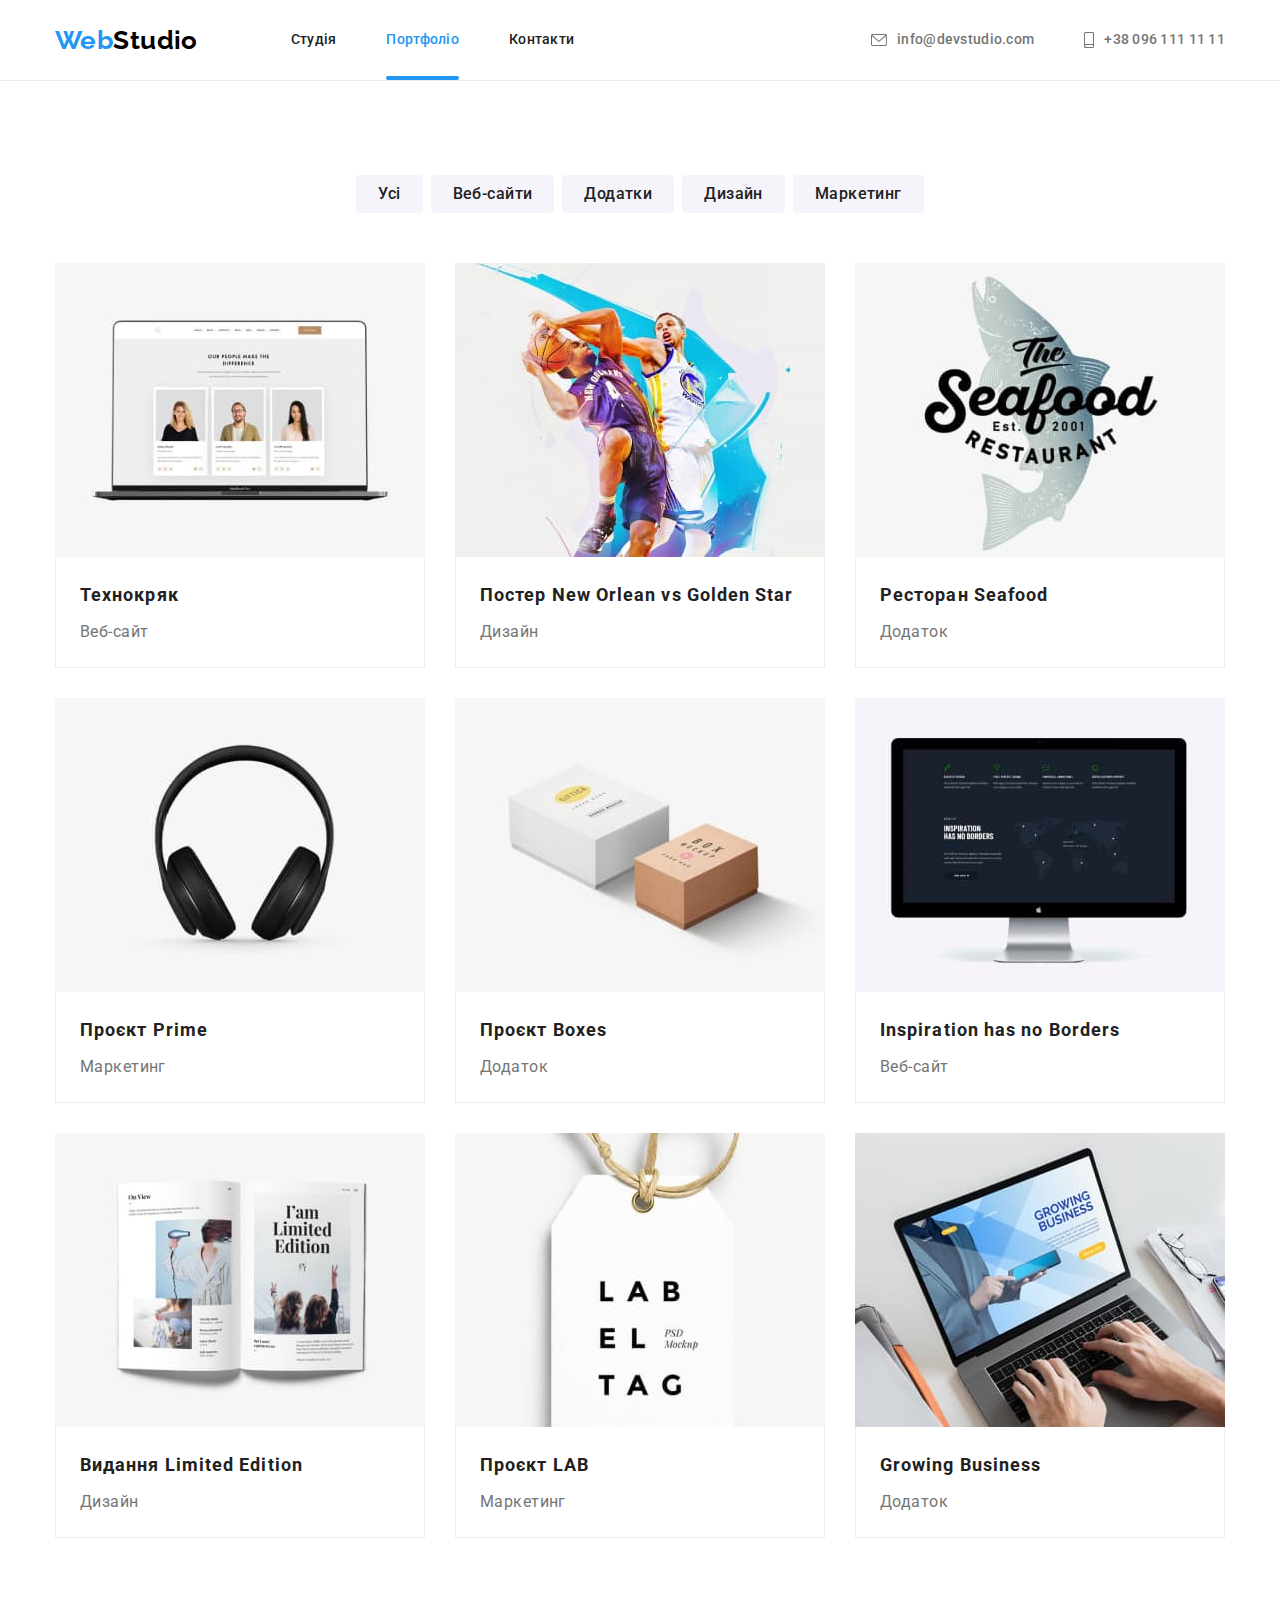
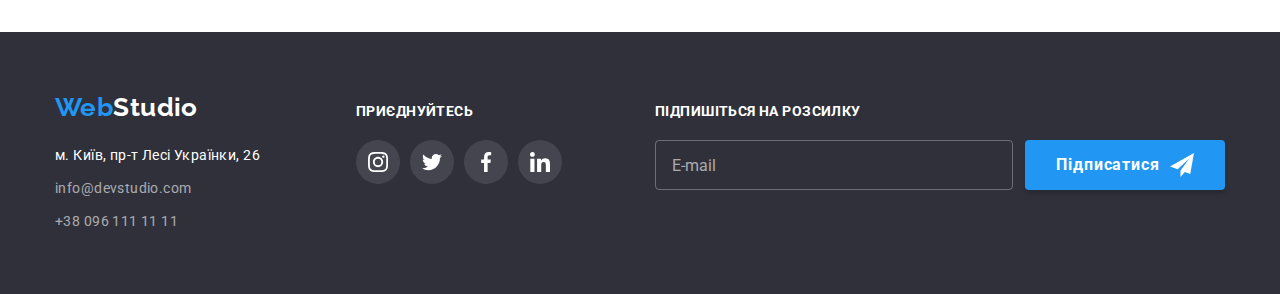
==== portfolio.html @ 78470c0f "first commit" ====
<!DOCTYPE html>
<html lang="uk">
  <head>
    <meta charset="UTF-8" />
    <meta http-equiv="X-UA-Compatible" content="IE=edge" />
    <meta name="viewport" content="width=device-width, initial-scale=1.0" />
    <link rel="preconnect" href="https://fonts.googleapis.com" />
    <link rel="preconnect" href="https://fonts.gstatic.com" crossorigin />
    <link
      href="https://fonts.googleapis.com/css2?family=Raleway:wght@700&family=Roboto:wght@400;500;700;900&display=swap"
      rel="stylesheet"
    />
    <link
      rel="stylesheet"
      href="https://cdnjs.cloudflare.com/ajax/libs/modern-normalize/1.1.0/modern-normalize.min.css"
    />
    <link rel="stylesheet" href="./css/main.min.css" />
    <title lang="en">Web Studio</title>
  </head>
  <body>
    <header class="header">
      <div class="container header__container">
        <nav class="nav">
          <a href="./index.html" class="logo nav__logo link" lang="en"
            ><span class="logo--accent">Web</span>Studio</a
          >
          <ul class="nav__list list">
            <li class="nav__item">
              <a href="./index.html" class="nav__link link">Студія</a>
            </li>
            <li class="nav__item">
              <a href="./portfolio.html" class="nav__link link nav__link--current">Портфоліо</a>
            </li>
            <li class="nav__item">
              <a href="" class="nav__link link">Контакти</a>
            </li>
          </ul>
        </nav>
        <ul class="contacts-header list">
          <li class="contacts-header__item">
            <a href="mailto:info@devstudio.com" class="contacts-header__link link">
              <svg class="contacts-header__icon" width="16" height="12">
                <use href="./images/sprite.svg#envelope"></use>
              </svg>
              info@devstudio.com</a
            >
          </li>
          <li class="contacts-header__item">
            <a href="tel:+380961111111" class="contacts-header__link link">
              <svg class="contacts-header__icon" width="10" height="16">
                <use href="./images/sprite.svg#smartphone"></use>
              </svg>
              +38 096 111 11 11</a
            >
          </li>
        </ul>
      </div>
    </header>
    <main>
      <section class="gallery section">
        <div class="container">
          <h1 class="visually-hidden">Галерея</h1>
          <ul class="filter list">
            <li class="filter__item">
              <button type="button" class="filter__button">Усі</button>
            </li>
            <li class="filter__item">
              <button type="button" class="filter__button">Веб-сайти</button>
            </li>
            <li class="filter__item">
              <button type="button" class="filter__button">Додатки</button>
            </li>
            <li class="filter__item">
              <button type="button" class="filter__button">Дизайн</button>
            </li>
            <li class="filter__item">
              <button type="button" class="filter__button">Маркетинг</button>
            </li>
          </ul>
          <ul class="gallery__list list">
            <li class="gallery__item">
              <a href="" class="gallery__link link">
                <div class="gallery__thumb">
                  <img
                    src="./images/portfolio/portfolio-1.jpg"
                    alt="веб-сайт технокряк на ноутбуці"
                    class="block"
                    width="370"
                    height="294"
                  />
                  <div class="gallery__overlay">
                    <p class="gallery__overlay-text">
                      Ресурс пропонує комплексні пропозиції з різним рівнем функціоналу та сервісів.
                      Все це дозволить відвідувачу отримати вичерпні відомості про компанію чи
                      приватну особу.
                    </p>
                  </div>
                </div>
                <div class="gallery__descr">
                  <h2 class="gallery__title">Технокряк</h2>
                  <p class="gallery__category">Веб-сайт</p>
                </div>
              </a>
            </li>
            <li class="gallery__item">
              <a href="" class="gallery__link link">
                <div class="gallery__thumb">
                  <img
                    src="./images/portfolio/portfolio-2.jpg"
                    alt="баскетболісти у грі"
                    class="block"
                    width="370"
                    height="294"
                  />
                  <div class="gallery__overlay">
                    <p class="gallery__overlay-text">
                      Ресурс пропонує комплексні пропозиції з різним рівнем функціоналу та сервісів.
                      Все це дозволить відвідувачу отримати вичерпні відомості про компанію чи
                      приватну особу.
                    </p>
                  </div>
                </div>
                <div class="gallery__descr">
                  <h2 class="gallery__title">Постер New Orlean vs Golden Star</h2>
                  <p class="gallery__category">Дизайн</p>
                </div>
              </a>
            </li>
            <li class="gallery__item">
              <a href="" class="gallery__link link">
                <div class="gallery__thumb">
                  <img
                    src="./images/portfolio/portfolio-3.jpg"
                    alt="логотип ресторану"
                    class="block"
                    width="370"
                    height="294"
                  />
                  <div class="gallery__overlay">
                    <p class="gallery__overlay-text">
                      Ресурс пропонує комплексні пропозиції з різним рівнем функціоналу та сервісів.
                      Все це дозволить відвідувачу отримати вичерпні відомості про компанію чи
                      приватну особу.
                    </p>
                  </div>
                </div>
                <div class="gallery__descr">
                  <h2 class="gallery__title">Ресторан Seafood</h2>
                  <p class="gallery__category">Додаток</p>
                </div>
              </a>
            </li>
            <li class="gallery__item">
              <a href="" class="gallery__link link">
                <div class="gallery__thumb">
                  <img
                    src="./images/portfolio/portfolio-4.jpg"
                    alt="навушники"
                    class="block"
                    width="370"
                    height="294"
                  />
                  <div class="gallery__overlay">
                    <p class="gallery__overlay-text">
                      Ресурс пропонує комплексні пропозиції з різним рівнем функціоналу та сервісів.
                      Все це дозволить відвідувачу отримати вичерпні відомості про компанію чи
                      приватну особу.
                    </p>
                  </div>
                </div>
                <div class="gallery__descr">
                  <h2 class="gallery__title">Проєкт Prime</h2>
                  <p class="gallery__category">Маркетинг</p>
                </div>
              </a>
            </li>
            <li class="gallery__item">
              <a href="" class="gallery__link link">
                <div class="gallery__thumb">
                  <img
                    src="./images/portfolio/portfolio-5.jpg"
                    alt="дві коробки"
                    class="block"
                    width="370"
                    height="294"
                  />
                  <div class="gallery__overlay">
                    <p class="gallery__overlay-text">
                      Ресурс пропонує комплексні пропозиції з різним рівнем функціоналу та сервісів.
                      Все це дозволить відвідувачу отримати вичерпні відомості про компанію чи
                      приватну особу.
                    </p>
                  </div>
                </div>
                <div class="gallery__descr">
                  <h2 class="gallery__title">Проєкт Boxes</h2>
                  <p class="gallery__category">Додаток</p>
                </div>
              </a>
            </li>
            <li class="gallery__item">
              <a href="" class="gallery__link link">
                <div class="gallery__thumb">
                  <img
                    src="./images/portfolio/portfolio-6.jpg"
                    alt="веб-сайт на комп'ютері"
                    class="block"
                    width="370"
                    height="294"
                  />
                  <div class="gallery__overlay">
                    <p class="gallery__overlay-text">
                      Ресурс пропонує комплексні пропозиції з різним рівнем функціоналу та сервісів.
                      Все це дозволить відвідувачу отримати вичерпні відомості про компанію чи
                      приватну особу.
                    </p>
                  </div>
                </div>
                <div class="gallery__descr">
                  <h2 class="gallery__title">Inspiration has no Borders</h2>
                  <p class="gallery__category">Веб-сайт</p>
                </div>
              </a>
            </li>
            <li class="gallery__item">
              <a href="" class="gallery__link link">
                <div class="gallery__thumb">
                  <img
                    src="./images/portfolio/portfolio-7.jpg"
                    alt="сторінки журналу"
                    class="block"
                    width="370"
                    height="294"
                  />
                  <div class="gallery__overlay">
                    <p class="gallery__overlay-text">
                      Ресурс пропонує комплексні пропозиції з різним рівнем функціоналу та сервісів.
                      Все це дозволить відвідувачу отримати вичерпні відомості про компанію чи
                      приватну особу.
                    </p>
                  </div>
                </div>
                <div class="gallery__descr">
                  <h2 class="gallery__title">Видання Limited Edition</h2>
                  <p class="gallery__category">Дизайн</p>
                </div>
              </a>
            </li>
            <li class="gallery__item">
              <a href="" class="gallery__link link">
                <div class="gallery__thumb">
                  <img
                    src="./images/portfolio/portfolio-8.jpg"
                    alt="етикетка з надписом"
                    class="block"
                    width="370"
                    height="294"
                  />
                  <div class="gallery__overlay">
                    <p class="gallery__overlay-text">
                      Ресурс пропонує комплексні пропозиції з різним рівнем функціоналу та сервісів.
                      Все це дозволить відвідувачу отримати вичерпні відомості про компанію чи
                      приватну особу.
                    </p>
                  </div>
                </div>
                <div class="gallery__descr">
                  <h2 class="gallery__title">Проєкт LAB</h2>
                  <p class="gallery__category">Маркетинг</p>
                </div>
              </a>
            </li>
            <li class="gallery__item">
              <a href="" class="gallery__link link">
                <div class="gallery__thumb">
                  <img
                    src="./images/portfolio/portfolio-9.jpg"
                    alt="додаток на ноутбуці"
                    class="block"
                    width="370"
                    height="294"
                  />
                  <div class="gallery__overlay">
                    <p class="gallery__overlay-text">
                      Ресурс пропонує комплексні пропозиції з різним рівнем функціоналу та сервісів.
                      Все це дозволить відвідувачу отримати вичерпні відомості про компанію чи
                      приватну особу.
                    </p>
                  </div>
                </div>
                <div class="gallery__descr">
                  <h2 class="gallery__title">Growing Business</h2>
                  <p class="gallery__category">Додаток</p>
                </div>
              </a>
            </li>
          </ul>
        </div>
      </section>
    </main>
    <footer class="footer">
      <div class="container footer__container">
        <div class="footer__item">
          <a href="./index.html" class="logo footer__logo link" lang="en"
            ><span class="logo--accent">Web</span>Studio</a
          >
          <address class="contacts-footer">
            <ul class="list">
              <li class="contacts-footer__item">
                <a
                  href="https://goo.gl/maps/k4qQzLgpnEmAFizy6"
                  class="contacts-footer__gmaps-link link"
                  target="_blank"
                  rel="noopener noreferrer"
                  >м. Київ, пр-т Лесі Українки, 26</a
                >
              </li>
              <li class="contacts-footer__item">
                <a href="mailto:info@devstudio.com" class="contacts-footer__link link"
                  >info@devstudio.com</a
                >
              </li>
              <li class="contacts-footer__item">
                <a href="tel:+380961111111" class="contacts-footer__link link">+38 096 111 11 11</a>
              </li>
            </ul>
          </address>
        </div>
        <div class="footer__item">
          <p class="footer__title">Приєднуйтесь</p>
          <ul class="social list">
            <li class="social__item">
              <a href="" class="icon-box social__icon-box social__icon-box--dark">
                <svg class="social__icon" width="20" height="20">
                  <use href="./images/sprite.svg#instagram"></use>
                </svg>
              </a>
            </li>
            <li class="social__item">
              <a href="" class="icon-box social__icon-box social__icon-box--dark">
                <svg class="social__icon" width="20" height="20">
                  <use href="./images/sprite.svg#twitter"></use>
                </svg>
              </a>
            </li>
            <li class="social__item">
              <a href="" class="icon-box social__icon-box social__icon-box--dark">
                <svg class="social__icon" width="20" height="20">
                  <use href="./images/sprite.svg#facebook"></use>
                </svg>
              </a>
            </li>
            <li class="social__item">
              <a href="" class="icon-box social__icon-box social__icon-box--dark">
                <svg class="social__icon" width="20" height="20">
                  <use href="./images/sprite.svg#linkedin"></use>
                </svg>
              </a>
            </li>
          </ul>
        </div>
        <div class="footer__item">
          <p class="footer__title">Підпишіться на розсилку</p>
          <form class="subscribe">
            <label>
              <input type="email" class="subscribe__field" name="email" placeholder="E-mail" />
            </label>
            <button type="submit" class="subscribe__button">
              Підписатися
              <svg class="subscribe__icon" width="24" height="24">
                <use href="./images/sprite.svg#send"></use>
              </svg>
            </button>
          </form>
        </div>
      </div>
    </footer>
  </body>
</html>
---- css/main.min.css ----
@-webkit-keyframes fadeIn{0%{-webkit-transform:scale(2);transform:scale(2);opacity:0}100%{-webkit-transform:scale(1);transform:scale(1);opacity:1}}@keyframes fadeIn{0%{-webkit-transform:scale(2);transform:scale(2);opacity:0}100%{-webkit-transform:scale(1);transform:scale(1);opacity:1}}@-webkit-keyframes fadeOut{0%{opacity:1}100%{opacity:0}}@keyframes fadeOut{0%{opacity:1}100%{opacity:0}}@-webkit-keyframes jumpOut{0%{-webkit-transform:translate(-50%, -50%) scale(1, 1);transform:translate(-50%, -50%) scale(1, 1)}20%{-webkit-transform:translate(-50%, -35%) scale(1.25, 0.8);transform:translate(-50%, -35%) scale(1.25, 0.8)}100%{-webkit-transform:translate(-50%, -200%) scale(0.5, 2);transform:translate(-50%, -200%) scale(0.5, 2)}}@keyframes jumpOut{0%{-webkit-transform:translate(-50%, -50%) scale(1, 1);transform:translate(-50%, -50%) scale(1, 1)}20%{-webkit-transform:translate(-50%, -35%) scale(1.25, 0.8);transform:translate(-50%, -35%) scale(1.25, 0.8)}100%{-webkit-transform:translate(-50%, -200%) scale(0.5, 2);transform:translate(-50%, -200%) scale(0.5, 2)}}body{background-color:#fff;color:#212121;font-family:"Roboto",sans-serif;font-size:14px;line-height:1.71;letter-spacing:.03em}h1,h2,h3,ul,p{margin:0}.list{list-style:none;padding:0}.link{text-decoration:none}.section{padding:94px 0}.container{width:1200px;margin:0 auto;padding:0 15px}.block{display:block}.icon-box{display:-webkit-box;display:-ms-flexbox;display:flex;-webkit-box-pack:center;-ms-flex-pack:center;justify-content:center;-webkit-box-align:center;-ms-flex-align:center;align-items:center}.visually-hidden{position:absolute;white-space:nowrap;width:1px;height:1px;overflow:hidden;border:0;padding:0;clip:rect(0 0 0 0);-webkit-clip-path:inset(50%);clip-path:inset(50%);margin:-1px}.feedback__button,.subscribe__button,.hero__button{width:200px;padding:10px 15px;background-color:#2196f3;color:#fff;border:none;border-radius:4px;-webkit-box-shadow:0px 4px 4px rgba(0,0,0,.1490196078);box-shadow:0px 4px 4px rgba(0,0,0,.1490196078);cursor:pointer;font-family:inherit;font-weight:700;font-size:16px;line-height:1.88;text-align:center;letter-spacing:.06em;-webkit-transition:background-color 250ms cubic-bezier(0.4, 0, 0.2, 1);transition:background-color 250ms cubic-bezier(0.4, 0, 0.2, 1)}.feedback__button:hover,.subscribe__button:hover,.hero__button:hover,.feedback__button:focus,.subscribe__button:focus,.hero__button:focus{background-color:#188ce8}.header{border-bottom:1px solid #ececec}.header__container{display:-webkit-box;display:-ms-flexbox;display:flex;min-height:80px}.nav{display:-webkit-box;display:-ms-flexbox;display:flex;-webkit-box-align:center;-ms-flex-align:center;align-items:center}.nav__logo{margin-right:93px}.nav__list{display:-webkit-box;display:-ms-flexbox;display:flex;height:100%}.nav__item{display:-webkit-box;display:-ms-flexbox;display:flex}.nav__item:not(:last-child){margin-right:50px}.nav__link{position:relative;padding:32px 0;color:inherit;font-weight:500;line-height:1.14;letter-spacing:.02em;-webkit-transition:color 250ms cubic-bezier(0.4, 0, 0.2, 1);transition:color 250ms cubic-bezier(0.4, 0, 0.2, 1)}.nav__link:hover,.nav__link:focus{color:#2196f3}.nav__link--current{color:#2196f3}.nav__link--current::after{content:"";position:absolute;bottom:0;display:block;width:100%;height:4px;background-color:#2196f3;border-radius:2px}.logo{color:#000;font-family:"Raleway",sans-serif;font-weight:700;font-size:26px;line-height:1.19}.logo--accent{color:#2196f3}.contacts-header{display:-webkit-box;display:-ms-flexbox;display:flex;-webkit-box-align:center;-ms-flex-align:center;align-items:center;margin-left:auto}.contacts-header__icon{margin-right:10px;fill:currentColor}.contacts-header__item:not(:last-child){margin-right:50px}.contacts-header__link{display:-webkit-box;display:-ms-flexbox;display:flex;-webkit-box-align:center;-ms-flex-align:center;align-items:center;color:#757575;font-weight:500;line-height:1.14;letter-spacing:.02em;-webkit-transition:color 250ms cubic-bezier(0.4, 0, 0.2, 1);transition:color 250ms cubic-bezier(0.4, 0, 0.2, 1)}.contacts-header__link:hover,.contacts-header__link:focus{color:#2196f3}.hero{max-width:1600px;height:600px;margin:auto;padding:200px 0;background-color:#c4c4c4;background-image:-webkit-gradient(linear, left top, left bottom, from(rgba(47, 48, 58, 0.4)), to(rgba(47, 48, 58, 0.4))),url(../images/index/hero.jpg);background-image:linear-gradient(rgba(47, 48, 58, 0.4), rgba(47, 48, 58, 0.4)),url(../images/index/hero.jpg);background-repeat:no-repeat;background-position:center;background-size:cover}.hero__container{display:-webkit-box;display:-ms-flexbox;display:flex;-webkit-box-orient:vertical;-webkit-box-direction:normal;-ms-flex-direction:column;flex-direction:column;-webkit-box-pack:center;-ms-flex-pack:center;justify-content:center;-webkit-box-align:center;-ms-flex-align:center;align-items:center}.hero__title{width:696px;margin-bottom:30px;color:#fff;font-weight:900;font-size:44px;line-height:1.36;text-align:center;letter-spacing:.06em;text-transform:uppercase}.hero__button{width:216px}.features__list{display:-webkit-box;display:-ms-flexbox;display:flex}.features__icon-box{height:120px;margin-bottom:30px;background-color:#f5f4fa;border-radius:4px}.features__title{margin-bottom:10px;font-weight:700;font-size:inherit;line-height:1.14;text-transform:uppercase}.features__text{color:#757575}.features__item{width:270px}.features__item:not(:last-child){margin-right:30px}.whatwedo__section{padding-top:0}.whatwedo__title{margin-bottom:50px;font-weight:700;font-size:36px;line-height:1.17;text-align:center}.whatwedo__list{display:-webkit-box;display:-ms-flexbox;display:flex}.whatwedo__overlay{position:absolute;bottom:0;width:100%;min-height:70px;padding:27px 15px;background-color:rgba(47,48,58,.8)}.whatwedo__text{color:#fff;font-weight:700;font-size:14px;line-height:1.14;text-align:center;text-transform:uppercase}.whatwedo__item{position:relative}.whatwedo__item:not(:last-child){margin-right:30px}.team{background-color:#f5f4fa}.team__title{margin-bottom:50px;font-weight:700;font-size:36px;line-height:1.17;text-align:center}.team__list{display:-webkit-box;display:-ms-flexbox;display:flex}.team__box{display:-webkit-box;display:-ms-flexbox;display:flex;-webkit-box-orient:vertical;-webkit-box-direction:normal;-ms-flex-direction:column;flex-direction:column;-webkit-box-align:center;-ms-flex-align:center;align-items:center;padding:30px 0;text-align:center}.team__name{margin-bottom:10px;font-weight:500;font-size:16px;line-height:1.19}.team__prof{margin-bottom:16px;color:#757575;font-size:16px;line-height:1.19}.team__item{background-color:#fff;-webkit-box-shadow:0px 1px 3px rgba(0,0,0,.1215686275),0px 1px 1px rgba(0,0,0,.1411764706),0px 2px 1px rgba(0,0,0,.2);box-shadow:0px 1px 3px rgba(0,0,0,.1215686275),0px 1px 1px rgba(0,0,0,.1411764706),0px 2px 1px rgba(0,0,0,.2);border-radius:0px 0px 4px 4px}.team__item:not(:last-child){margin-right:30px}.social{display:-webkit-box;display:-ms-flexbox;display:flex}.social__icon{fill:currentColor}.social__item:not(:last-child){margin-right:10px}.social__icon-box{width:44px;height:44px;border-radius:50%;color:#afb1b8;-webkit-transition:background-color 250ms cubic-bezier(0.4, 0, 0.2, 1),color 250ms cubic-bezier(0.4, 0, 0.2, 1);transition:background-color 250ms cubic-bezier(0.4, 0, 0.2, 1),color 250ms cubic-bezier(0.4, 0, 0.2, 1)}.social__icon-box--dark{background-color:rgba(255,255,255,.1019607843);color:#fff}.social__icon-box:hover,.social__icon-box:focus{background-color:#2196f3;color:#fff}.clients__title{margin-bottom:50px;font-weight:700;font-size:36px;line-height:1.17;text-align:center}.clients__list{display:-webkit-box;display:-ms-flexbox;display:flex}.clients__icon{fill:currentColor}.clients__item{width:170px}.clients__item:not(:last-child){margin-right:30px}.clients__icon-box{height:92px;color:#afb1b8;border:1px solid #afb1b8;border-radius:4px;-webkit-transition:color 250ms cubic-bezier(0.4, 0, 0.2, 1),border 250ms cubic-bezier(0.4, 0, 0.2, 1);transition:color 250ms cubic-bezier(0.4, 0, 0.2, 1),border 250ms cubic-bezier(0.4, 0, 0.2, 1)}.clients__icon-box:hover,.clients__icon-box:focus{color:#2196f3;border:1px solid #2196f3}.filter{display:-webkit-box;display:-ms-flexbox;display:flex;-webkit-box-pack:center;-ms-flex-pack:center;justify-content:center;margin-bottom:50px}.filter__item:not(:last-child){margin-right:8px}.filter__button{padding:6px 22px;background-color:#f5f4fa;color:inherit;border:none;border-radius:4px;cursor:pointer;font-family:inherit;font-weight:500;font-size:16px;line-height:1.62;text-align:center;letter-spacing:inherit;-webkit-transition:background-color 250ms cubic-bezier(0.4, 0, 0.2, 1),color 250ms cubic-bezier(0.4, 0, 0.2, 1),-webkit-box-shadow 250ms cubic-bezier(0.4, 0, 0.2, 1);transition:background-color 250ms cubic-bezier(0.4, 0, 0.2, 1),color 250ms cubic-bezier(0.4, 0, 0.2, 1),-webkit-box-shadow 250ms cubic-bezier(0.4, 0, 0.2, 1);transition:background-color 250ms cubic-bezier(0.4, 0, 0.2, 1),color 250ms cubic-bezier(0.4, 0, 0.2, 1),box-shadow 250ms cubic-bezier(0.4, 0, 0.2, 1);transition:background-color 250ms cubic-bezier(0.4, 0, 0.2, 1),color 250ms cubic-bezier(0.4, 0, 0.2, 1),box-shadow 250ms cubic-bezier(0.4, 0, 0.2, 1),-webkit-box-shadow 250ms cubic-bezier(0.4, 0, 0.2, 1)}.filter__button:hover,.filter__button:focus{background-color:#2196f3;color:#fff;-webkit-box-shadow:0px 3px 1px rgba(0,0,0,.1019607843),0px 1px 2px rgba(0,0,0,.0784313725),0px 2px 2px rgba(0,0,0,.1215686275);box-shadow:0px 3px 1px rgba(0,0,0,.1019607843),0px 1px 2px rgba(0,0,0,.0784313725),0px 2px 2px rgba(0,0,0,.1215686275)}.gallery__list{display:-webkit-box;display:-ms-flexbox;display:flex;-ms-flex-wrap:wrap;flex-wrap:wrap}.gallery__thumb{position:relative;overflow:hidden}.gallery__overlay{position:absolute;top:0;left:0;display:-webkit-box;display:-ms-flexbox;display:flex;-webkit-box-align:center;-ms-flex-align:center;align-items:center;height:100%;padding:0 24px;background-color:rgba(33,150,243,.9019607843);-webkit-transform:translateY(100%);transform:translateY(100%);-webkit-transition:-webkit-transform 250ms cubic-bezier(0.4, 0, 0.2, 1);transition:-webkit-transform 250ms cubic-bezier(0.4, 0, 0.2, 1);transition:transform 250ms cubic-bezier(0.4, 0, 0.2, 1);transition:transform 250ms cubic-bezier(0.4, 0, 0.2, 1), -webkit-transform 250ms cubic-bezier(0.4, 0, 0.2, 1)}.gallery__overlay-text{color:#fff;font-size:18px;line-height:1.56}.gallery__descr{padding:20px 24px;border-right:1px solid #eee;border-bottom:1px solid #eee;border-left:1px solid #eee}.gallery__title{margin-bottom:4px;color:#212121;font-weight:700;font-size:18px;line-height:2;letter-spacing:.06em}.gallery__category{color:#757575;font-size:16px;line-height:1.88}.gallery__item:not(:nth-child(3n)){margin-right:30px}.gallery__item:not(:nth-last-child(-n+3)){margin-bottom:30px}.gallery__link{display:block;-webkit-transition:-webkit-box-shadow 250ms cubic-bezier(0.4, 0, 0.2, 1);transition:-webkit-box-shadow 250ms cubic-bezier(0.4, 0, 0.2, 1);transition:box-shadow 250ms cubic-bezier(0.4, 0, 0.2, 1);transition:box-shadow 250ms cubic-bezier(0.4, 0, 0.2, 1), -webkit-box-shadow 250ms cubic-bezier(0.4, 0, 0.2, 1)}.gallery__link:hover,.gallery__link:focus{-webkit-box-shadow:0px 1px 1px rgba(0,0,0,.1215686275),0px 4px 4px rgba(0,0,0,.0588235294),1px 4px 6px rgba(0,0,0,.1607843137);box-shadow:0px 1px 1px rgba(0,0,0,.1215686275),0px 4px 4px rgba(0,0,0,.0588235294),1px 4px 6px rgba(0,0,0,.1607843137)}.gallery__link:hover .gallery__overlay,.gallery__link:focus .gallery__overlay{-webkit-transform:translateY(0%);transform:translateY(0%)}.footer{padding-top:60px;padding-bottom:60px;background-color:#2f303a}.footer__container{display:-webkit-box;display:-ms-flexbox;display:flex;-webkit-box-align:baseline;-ms-flex-align:baseline;align-items:baseline}.footer__logo{color:#fff}.footer__title{color:#fff;font-weight:700;line-height:1.14;text-transform:uppercase;margin-bottom:20px}.footer__item:nth-child(1){margin-right:70px}.footer__item:nth-child(2){margin-right:93px}.contacts-footer{width:231px;margin-top:20px;font-style:normal}.contacts-footer__gmaps-link{color:#fff}.contacts-footer__item{display:-webkit-box;display:-ms-flexbox;display:flex}.contacts-footer__item:not(:last-child){margin-bottom:9px}.contacts-footer__link{color:rgba(255,255,255,.6);-webkit-transition:color 250ms cubic-bezier(0.4, 0, 0.2, 1);transition:color 250ms cubic-bezier(0.4, 0, 0.2, 1)}.contacts-footer__link:hover,.contacts-footer__link:focus{color:#fff}.subscribe{display:-webkit-box;display:-ms-flexbox;display:flex;-webkit-box-align:center;-ms-flex-align:center;align-items:center}.subscribe__button{display:-webkit-box;display:-ms-flexbox;display:flex;-webkit-box-pack:center;-ms-flex-pack:center;justify-content:center;-webkit-box-align:center;-ms-flex-align:center;align-items:center;margin-left:12px}.subscribe__icon{margin-left:10px;fill:currentColor}.subscribe__field{display:block;width:358px;height:50px;padding:15px 16px;background-color:rgba(0,0,0,0);color:#fff;border:1px solid rgba(255,255,255,.3019607843);border-radius:4px;font-size:16px;line-height:1.25}.subscribe__field::-webkit-input-placeholder{color:rgba(255,255,255,.6)}.subscribe__field::-moz-placeholder{color:rgba(255,255,255,.6)}.subscribe__field:-ms-input-placeholder{color:rgba(255,255,255,.6)}.subscribe__field::-ms-input-placeholder{color:rgba(255,255,255,.6)}.subscribe__field::placeholder{color:rgba(255,255,255,.6)}.modal{position:absolute;top:50%;left:50%;min-width:528px;min-height:581px;padding:40px;background-color:#fff;-webkit-box-shadow:0px 1px 3px rgba(0,0,0,.1215686275),0px 1px 1px rgba(0,0,0,.1411764706),0px 2px 1px rgba(0,0,0,.2);box-shadow:0px 1px 3px rgba(0,0,0,.1215686275),0px 1px 1px rgba(0,0,0,.1411764706),0px 2px 1px rgba(0,0,0,.2);border-radius:4px;-webkit-transform:translate(-50%, -50%);transform:translate(-50%, -50%)}.modal--close-anim{-webkit-animation:jumpOut 550ms cubic-bezier(1, -0.25, 0.75, 1);animation:jumpOut 550ms cubic-bezier(1, -0.25, 0.75, 1)}.modal__button{position:absolute;top:8px;right:8px;display:-webkit-box;display:-ms-flexbox;display:flex;-webkit-box-pack:center;-ms-flex-pack:center;justify-content:center;-webkit-box-align:center;-ms-flex-align:center;align-items:center;width:30px;height:30px;padding:0;cursor:pointer;background-color:rgba(0,0,0,0);border:1px solid rgba(0,0,0,.1019607843);border-radius:50%;-webkit-transition:fill 250ms cubic-bezier(0.4, 0, 0.2, 1);transition:fill 250ms cubic-bezier(0.4, 0, 0.2, 1)}.modal__button:hover,.modal__button:focus{fill:#2196f3}.modal__backdrop{position:fixed;top:0;left:0;width:100%;height:100%;z-index:1;background-color:rgba(0,0,0,.2);visibility:hidden;pointer-events:none}.modal__backdrop--visible{visibility:visible;pointer-events:auto;-webkit-animation:fadeIn 250ms cubic-bezier(0.4, 0, 0.2, 1);animation:fadeIn 250ms cubic-bezier(0.4, 0, 0.2, 1)}.modal__backdrop--close-anim{-webkit-animation:fadeOut 550ms cubic-bezier(1, -0.25, 0.75, 1);animation:fadeOut 550ms cubic-bezier(1, -0.25, 0.75, 1)}.feedback{display:-webkit-box;display:-ms-flexbox;display:flex;-webkit-box-orient:vertical;-webkit-box-direction:normal;-ms-flex-direction:column;flex-direction:column;-webkit-box-align:center;-ms-flex-align:center;align-items:center}.feedback__title{margin-bottom:12px;font-weight:700;font-size:20px;line-height:1.15;text-align:center}.feedback__field{margin-top:4px;padding:11px 12px 11px 42px;color:#212121;border:1px solid rgba(33,33,33,.2);border-radius:4px;outline:none;font-size:14px;letter-spacing:.03em;-webkit-transition:border-color 250ms cubic-bezier(0.4, 0, 0.2, 1);transition:border-color 250ms cubic-bezier(0.4, 0, 0.2, 1)}.feedback__icon{position:absolute;top:50%;left:12px;fill:#212121;-webkit-transition:fill 250ms cubic-bezier(0.4, 0, 0.2, 1);transition:fill 250ms cubic-bezier(0.4, 0, 0.2, 1)}.feedback__accept{position:relative;margin-bottom:30px;padding-left:24px;color:#757575;line-height:1.14}.feedback__label{position:relative;display:-webkit-box;display:-ms-flexbox;display:flex;-webkit-box-orient:vertical;-webkit-box-direction:normal;-ms-flex-direction:column;flex-direction:column;width:100%;margin-bottom:10px;color:#757575;font-size:12px;line-height:1.17;letter-spacing:.01em}.feedback__label:nth-last-of-type(2){margin-bottom:20px}.feedback__label:focus-within .feedback__field{border-color:#2196f3}.feedback__label:focus-within .feedback__icon{fill:#2196f3}.feedback__label:focus-within .feedback__area{border-color:#2196f3}.feedback__area{margin-top:4px;padding:12px 16px;color:#212121;border:1px solid rgba(33,33,33,.2);border-radius:4px;outline:none;resize:none;font-size:14px;line-height:1.14;letter-spacing:.03em;-webkit-transition:border-color 250ms cubic-bezier(0.4, 0, 0.2, 1);transition:border-color 250ms cubic-bezier(0.4, 0, 0.2, 1)}.feedback__area::-webkit-input-placeholder{color:rgba(117,117,117,.5019607843);font-size:14px;line-height:1.14;letter-spacing:.03em}.feedback__area::-moz-placeholder{color:rgba(117,117,117,.5019607843);font-size:14px;line-height:1.14;letter-spacing:.03em}.feedback__area:-ms-input-placeholder{color:rgba(117,117,117,.5019607843);font-size:14px;line-height:1.14;letter-spacing:.03em}.feedback__area::-ms-input-placeholder{color:rgba(117,117,117,.5019607843);font-size:14px;line-height:1.14;letter-spacing:.03em}.feedback__area::placeholder{color:rgba(117,117,117,.5019607843);font-size:14px;line-height:1.14;letter-spacing:.03em}.feedback__checkbox{position:absolute;white-space:nowrap;width:1px;height:1px;overflow:hidden;border:0;padding:0;clip:rect(0 0 0 0);-webkit-clip-path:inset(50%);clip-path:inset(50%);margin:-1px}.feedback__checkbox:checked~.feedback__checkbox--off{opacity:0}.feedback__checkbox:checked~.feedback__checkbox--on{opacity:1}.feedback__checkbox--off{position:absolute;top:50%;left:0;opacity:1;pointer-events:none;-webkit-transform:translateY(-50%);transform:translateY(-50%);-webkit-transition:opacity 250ms cubic-bezier(0.4, 0, 0.2, 1);transition:opacity 250ms cubic-bezier(0.4, 0, 0.2, 1)}.feedback__checkbox--on{position:absolute;top:50%;left:0;opacity:0;pointer-events:none;-webkit-transform:translateY(-50%);transform:translateY(-50%);-webkit-transition:opacity 250ms cubic-bezier(0.4, 0, 0.2, 1);transition:opacity 250ms cubic-bezier(0.4, 0, 0.2, 1)}.feedback__link{position:relative;color:#2196f3;text-decoration:none}.feedback__link::after{content:"";position:absolute;left:0;bottom:1px;width:100%;height:1px;background-color:#2196f3;-webkit-transform:scaleX(1);transform:scaleX(1);-webkit-transition:-webkit-transform 250ms linear;transition:-webkit-transform 250ms linear;transition:transform 250ms linear;transition:transform 250ms linear, -webkit-transform 250ms linear;-webkit-transform-origin:right;transform-origin:right}.feedback__link:hover::after,.feedback__link:focus::after{-webkit-transform:scaleX(0);transform:scaleX(0);-webkit-transform-origin:left;transform-origin:left}/*# sourceMappingURL=main.min.css.map */
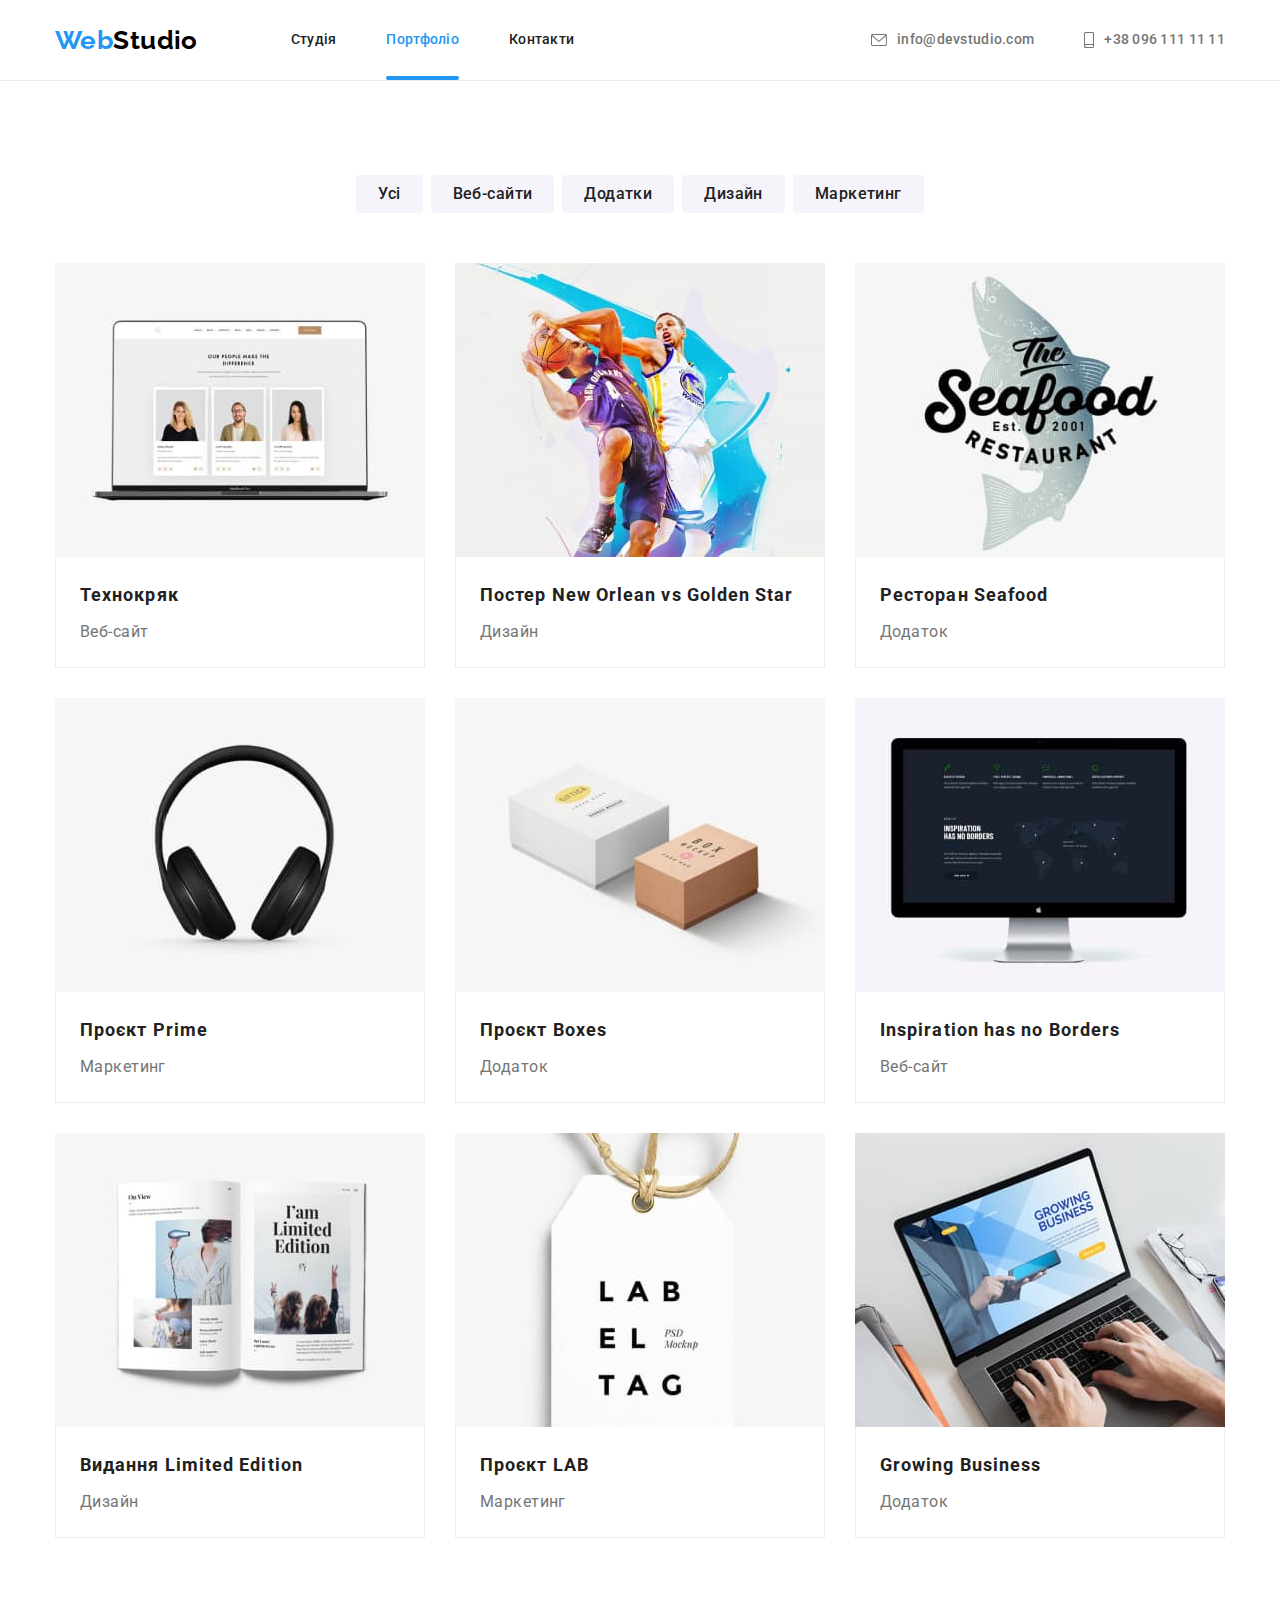
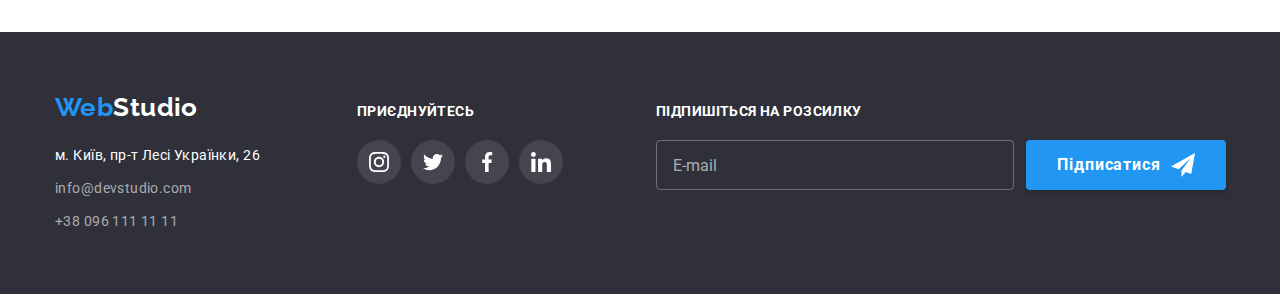
==== commit 22aad0cd: "mobile index.html" ====
--- a/portfolio.html
+++ b/portfolio.html
@@ -362,7 +362,7 @@
         <div class="footer__item">
           <p class="footer__title">Підпишіться на розсилку</p>
           <form class="subscribe">
-            <label>
+            <label class="subscribe__label">
               <input type="email" class="subscribe__field" name="email" placeholder="E-mail" />
             </label>
             <button type="submit" class="subscribe__button">
--- a/css/main.min.css
+++ b/css/main.min.css
@@ -1 +1 @@
-@-webkit-keyframes fadeIn{0%{-webkit-transform:scale(2);transform:scale(2);opacity:0}100%{-webkit-transform:scale(1);transform:scale(1);opacity:1}}@keyframes fadeIn{0%{-webkit-transform:scale(2);transform:scale(2);opacity:0}100%{-webkit-transform:scale(1);transform:scale(1);opacity:1}}@-webkit-keyframes fadeOut{0%{opacity:1}100%{opacity:0}}@keyframes fadeOut{0%{opacity:1}100%{opacity:0}}@-webkit-keyframes jumpOut{0%{-webkit-transform:translate(-50%, -50%) scale(1, 1);transform:translate(-50%, -50%) scale(1, 1)}20%{-webkit-transform:translate(-50%, -35%) scale(1.25, 0.8);transform:translate(-50%, -35%) scale(1.25, 0.8)}100%{-webkit-transform:translate(-50%, -200%) scale(0.5, 2);transform:translate(-50%, -200%) scale(0.5, 2)}}@keyframes jumpOut{0%{-webkit-transform:translate(-50%, -50%) scale(1, 1);transform:translate(-50%, -50%) scale(1, 1)}20%{-webkit-transform:translate(-50%, -35%) scale(1.25, 0.8);transform:translate(-50%, -35%) scale(1.25, 0.8)}100%{-webkit-transform:translate(-50%, -200%) scale(0.5, 2);transform:translate(-50%, -200%) scale(0.5, 2)}}body{background-color:#fff;color:#212121;font-family:"Roboto",sans-serif;font-size:14px;line-height:1.71;letter-spacing:.03em}h1,h2,h3,ul,p{margin:0}.list{list-style:none;padding:0}.link{text-decoration:none}.section{padding:94px 0}.container{width:1200px;margin:0 auto;padding:0 15px}.block{display:block}.icon-box{display:-webkit-box;display:-ms-flexbox;display:flex;-webkit-box-pack:center;-ms-flex-pack:center;justify-content:center;-webkit-box-align:center;-ms-flex-align:center;align-items:center}.visually-hidden{position:absolute;white-space:nowrap;width:1px;height:1px;overflow:hidden;border:0;padding:0;clip:rect(0 0 0 0);-webkit-clip-path:inset(50%);clip-path:inset(50%);margin:-1px}.feedback__button,.subscribe__button,.hero__button{width:200px;padding:10px 15px;background-color:#2196f3;color:#fff;border:none;border-radius:4px;-webkit-box-shadow:0px 4px 4px rgba(0,0,0,.1490196078);box-shadow:0px 4px 4px rgba(0,0,0,.1490196078);cursor:pointer;font-family:inherit;font-weight:700;font-size:16px;line-height:1.88;text-align:center;letter-spacing:.06em;-webkit-transition:background-color 250ms cubic-bezier(0.4, 0, 0.2, 1);transition:background-color 250ms cubic-bezier(0.4, 0, 0.2, 1)}.feedback__button:hover,.subscribe__button:hover,.hero__button:hover,.feedback__button:focus,.subscribe__button:focus,.hero__button:focus{background-color:#188ce8}.header{border-bottom:1px solid #ececec}.header__container{display:-webkit-box;display:-ms-flexbox;display:flex;min-height:80px}.nav{display:-webkit-box;display:-ms-flexbox;display:flex;-webkit-box-align:center;-ms-flex-align:center;align-items:center}.nav__logo{margin-right:93px}.nav__list{display:-webkit-box;display:-ms-flexbox;display:flex;height:100%}.nav__item{display:-webkit-box;display:-ms-flexbox;display:flex}.nav__item:not(:last-child){margin-right:50px}.nav__link{position:relative;padding:32px 0;color:inherit;font-weight:500;line-height:1.14;letter-spacing:.02em;-webkit-transition:color 250ms cubic-bezier(0.4, 0, 0.2, 1);transition:color 250ms cubic-bezier(0.4, 0, 0.2, 1)}.nav__link:hover,.nav__link:focus{color:#2196f3}.nav__link--current{color:#2196f3}.nav__link--current::after{content:"";position:absolute;bottom:0;display:block;width:100%;height:4px;background-color:#2196f3;border-radius:2px}.logo{color:#000;font-family:"Raleway",sans-serif;font-weight:700;font-size:26px;line-height:1.19}.logo--accent{color:#2196f3}.contacts-header{display:-webkit-box;display:-ms-flexbox;display:flex;-webkit-box-align:center;-ms-flex-align:center;align-items:center;margin-left:auto}.contacts-header__icon{margin-right:10px;fill:currentColor}.contacts-header__item:not(:last-child){margin-right:50px}.contacts-header__link{display:-webkit-box;display:-ms-flexbox;display:flex;-webkit-box-align:center;-ms-flex-align:center;align-items:center;color:#757575;font-weight:500;line-height:1.14;letter-spacing:.02em;-webkit-transition:color 250ms cubic-bezier(0.4, 0, 0.2, 1);transition:color 250ms cubic-bezier(0.4, 0, 0.2, 1)}.contacts-header__link:hover,.contacts-header__link:focus{color:#2196f3}.hero{max-width:1600px;height:600px;margin:auto;padding:200px 0;background-color:#c4c4c4;background-image:-webkit-gradient(linear, left top, left bottom, from(rgba(47, 48, 58, 0.4)), to(rgba(47, 48, 58, 0.4))),url(../images/index/hero.jpg);background-image:linear-gradient(rgba(47, 48, 58, 0.4), rgba(47, 48, 58, 0.4)),url(../images/index/hero.jpg);background-repeat:no-repeat;background-position:center;background-size:cover}.hero__container{display:-webkit-box;display:-ms-flexbox;display:flex;-webkit-box-orient:vertical;-webkit-box-direction:normal;-ms-flex-direction:column;flex-direction:column;-webkit-box-pack:center;-ms-flex-pack:center;justify-content:center;-webkit-box-align:center;-ms-flex-align:center;align-items:center}.hero__title{width:696px;margin-bottom:30px;color:#fff;font-weight:900;font-size:44px;line-height:1.36;text-align:center;letter-spacing:.06em;text-transform:uppercase}.hero__button{width:216px}.features__list{display:-webkit-box;display:-ms-flexbox;display:flex}.features__icon-box{height:120px;margin-bottom:30px;background-color:#f5f4fa;border-radius:4px}.features__title{margin-bottom:10px;font-weight:700;font-size:inherit;line-height:1.14;text-transform:uppercase}.features__text{color:#757575}.features__item{width:270px}.features__item:not(:last-child){margin-right:30px}.whatwedo__section{padding-top:0}.whatwedo__title{margin-bottom:50px;font-weight:700;font-size:36px;line-height:1.17;text-align:center}.whatwedo__list{display:-webkit-box;display:-ms-flexbox;display:flex}.whatwedo__overlay{position:absolute;bottom:0;width:100%;min-height:70px;padding:27px 15px;background-color:rgba(47,48,58,.8)}.whatwedo__text{color:#fff;font-weight:700;font-size:14px;line-height:1.14;text-align:center;text-transform:uppercase}.whatwedo__item{position:relative}.whatwedo__item:not(:last-child){margin-right:30px}.team{background-color:#f5f4fa}.team__title{margin-bottom:50px;font-weight:700;font-size:36px;line-height:1.17;text-align:center}.team__list{display:-webkit-box;display:-ms-flexbox;display:flex}.team__box{display:-webkit-box;display:-ms-flexbox;display:flex;-webkit-box-orient:vertical;-webkit-box-direction:normal;-ms-flex-direction:column;flex-direction:column;-webkit-box-align:center;-ms-flex-align:center;align-items:center;padding:30px 0;text-align:center}.team__name{margin-bottom:10px;font-weight:500;font-size:16px;line-height:1.19}.team__prof{margin-bottom:16px;color:#757575;font-size:16px;line-height:1.19}.team__item{background-color:#fff;-webkit-box-shadow:0px 1px 3px rgba(0,0,0,.1215686275),0px 1px 1px rgba(0,0,0,.1411764706),0px 2px 1px rgba(0,0,0,.2);box-shadow:0px 1px 3px rgba(0,0,0,.1215686275),0px 1px 1px rgba(0,0,0,.1411764706),0px 2px 1px rgba(0,0,0,.2);border-radius:0px 0px 4px 4px}.team__item:not(:last-child){margin-right:30px}.social{display:-webkit-box;display:-ms-flexbox;display:flex}.social__icon{fill:currentColor}.social__item:not(:last-child){margin-right:10px}.social__icon-box{width:44px;height:44px;border-radius:50%;color:#afb1b8;-webkit-transition:background-color 250ms cubic-bezier(0.4, 0, 0.2, 1),color 250ms cubic-bezier(0.4, 0, 0.2, 1);transition:background-color 250ms cubic-bezier(0.4, 0, 0.2, 1),color 250ms cubic-bezier(0.4, 0, 0.2, 1)}.social__icon-box--dark{background-color:rgba(255,255,255,.1019607843);color:#fff}.social__icon-box:hover,.social__icon-box:focus{background-color:#2196f3;color:#fff}.clients__title{margin-bottom:50px;font-weight:700;font-size:36px;line-height:1.17;text-align:center}.clients__list{display:-webkit-box;display:-ms-flexbox;display:flex}.clients__icon{fill:currentColor}.clients__item{width:170px}.clients__item:not(:last-child){margin-right:30px}.clients__icon-box{height:92px;color:#afb1b8;border:1px solid #afb1b8;border-radius:4px;-webkit-transition:color 250ms cubic-bezier(0.4, 0, 0.2, 1),border 250ms cubic-bezier(0.4, 0, 0.2, 1);transition:color 250ms cubic-bezier(0.4, 0, 0.2, 1),border 250ms cubic-bezier(0.4, 0, 0.2, 1)}.clients__icon-box:hover,.clients__icon-box:focus{color:#2196f3;border:1px solid #2196f3}.filter{display:-webkit-box;display:-ms-flexbox;display:flex;-webkit-box-pack:center;-ms-flex-pack:center;justify-content:center;margin-bottom:50px}.filter__item:not(:last-child){margin-right:8px}.filter__button{padding:6px 22px;background-color:#f5f4fa;color:inherit;border:none;border-radius:4px;cursor:pointer;font-family:inherit;font-weight:500;font-size:16px;line-height:1.62;text-align:center;letter-spacing:inherit;-webkit-transition:background-color 250ms cubic-bezier(0.4, 0, 0.2, 1),color 250ms cubic-bezier(0.4, 0, 0.2, 1),-webkit-box-shadow 250ms cubic-bezier(0.4, 0, 0.2, 1);transition:background-color 250ms cubic-bezier(0.4, 0, 0.2, 1),color 250ms cubic-bezier(0.4, 0, 0.2, 1),-webkit-box-shadow 250ms cubic-bezier(0.4, 0, 0.2, 1);transition:background-color 250ms cubic-bezier(0.4, 0, 0.2, 1),color 250ms cubic-bezier(0.4, 0, 0.2, 1),box-shadow 250ms cubic-bezier(0.4, 0, 0.2, 1);transition:background-color 250ms cubic-bezier(0.4, 0, 0.2, 1),color 250ms cubic-bezier(0.4, 0, 0.2, 1),box-shadow 250ms cubic-bezier(0.4, 0, 0.2, 1),-webkit-box-shadow 250ms cubic-bezier(0.4, 0, 0.2, 1)}.filter__button:hover,.filter__button:focus{background-color:#2196f3;color:#fff;-webkit-box-shadow:0px 3px 1px rgba(0,0,0,.1019607843),0px 1px 2px rgba(0,0,0,.0784313725),0px 2px 2px rgba(0,0,0,.1215686275);box-shadow:0px 3px 1px rgba(0,0,0,.1019607843),0px 1px 2px rgba(0,0,0,.0784313725),0px 2px 2px rgba(0,0,0,.1215686275)}.gallery__list{display:-webkit-box;display:-ms-flexbox;display:flex;-ms-flex-wrap:wrap;flex-wrap:wrap}.gallery__thumb{position:relative;overflow:hidden}.gallery__overlay{position:absolute;top:0;left:0;display:-webkit-box;display:-ms-flexbox;display:flex;-webkit-box-align:center;-ms-flex-align:center;align-items:center;height:100%;padding:0 24px;background-color:rgba(33,150,243,.9019607843);-webkit-transform:translateY(100%);transform:translateY(100%);-webkit-transition:-webkit-transform 250ms cubic-bezier(0.4, 0, 0.2, 1);transition:-webkit-transform 250ms cubic-bezier(0.4, 0, 0.2, 1);transition:transform 250ms cubic-bezier(0.4, 0, 0.2, 1);transition:transform 250ms cubic-bezier(0.4, 0, 0.2, 1), -webkit-transform 250ms cubic-bezier(0.4, 0, 0.2, 1)}.gallery__overlay-text{color:#fff;font-size:18px;line-height:1.56}.gallery__descr{padding:20px 24px;border-right:1px solid #eee;border-bottom:1px solid #eee;border-left:1px solid #eee}.gallery__title{margin-bottom:4px;color:#212121;font-weight:700;font-size:18px;line-height:2;letter-spacing:.06em}.gallery__category{color:#757575;font-size:16px;line-height:1.88}.gallery__item:not(:nth-child(3n)){margin-right:30px}.gallery__item:not(:nth-last-child(-n+3)){margin-bottom:30px}.gallery__link{display:block;-webkit-transition:-webkit-box-shadow 250ms cubic-bezier(0.4, 0, 0.2, 1);transition:-webkit-box-shadow 250ms cubic-bezier(0.4, 0, 0.2, 1);transition:box-shadow 250ms cubic-bezier(0.4, 0, 0.2, 1);transition:box-shadow 250ms cubic-bezier(0.4, 0, 0.2, 1), -webkit-box-shadow 250ms cubic-bezier(0.4, 0, 0.2, 1)}.gallery__link:hover,.gallery__link:focus{-webkit-box-shadow:0px 1px 1px rgba(0,0,0,.1215686275),0px 4px 4px rgba(0,0,0,.0588235294),1px 4px 6px rgba(0,0,0,.1607843137);box-shadow:0px 1px 1px rgba(0,0,0,.1215686275),0px 4px 4px rgba(0,0,0,.0588235294),1px 4px 6px rgba(0,0,0,.1607843137)}.gallery__link:hover .gallery__overlay,.gallery__link:focus .gallery__overlay{-webkit-transform:translateY(0%);transform:translateY(0%)}.footer{padding-top:60px;padding-bottom:60px;background-color:#2f303a}.footer__container{display:-webkit-box;display:-ms-flexbox;display:flex;-webkit-box-align:baseline;-ms-flex-align:baseline;align-items:baseline}.footer__logo{color:#fff}.footer__title{color:#fff;font-weight:700;line-height:1.14;text-transform:uppercase;margin-bottom:20px}.footer__item:nth-child(1){margin-right:70px}.footer__item:nth-child(2){margin-right:93px}.contacts-footer{width:231px;margin-top:20px;font-style:normal}.contacts-footer__gmaps-link{color:#fff}.contacts-footer__item{display:-webkit-box;display:-ms-flexbox;display:flex}.contacts-footer__item:not(:last-child){margin-bottom:9px}.contacts-footer__link{color:rgba(255,255,255,.6);-webkit-transition:color 250ms cubic-bezier(0.4, 0, 0.2, 1);transition:color 250ms cubic-bezier(0.4, 0, 0.2, 1)}.contacts-footer__link:hover,.contacts-footer__link:focus{color:#fff}.subscribe{display:-webkit-box;display:-ms-flexbox;display:flex;-webkit-box-align:center;-ms-flex-align:center;align-items:center}.subscribe__button{display:-webkit-box;display:-ms-flexbox;display:flex;-webkit-box-pack:center;-ms-flex-pack:center;justify-content:center;-webkit-box-align:center;-ms-flex-align:center;align-items:center;margin-left:12px}.subscribe__icon{margin-left:10px;fill:currentColor}.subscribe__field{display:block;width:358px;height:50px;padding:15px 16px;background-color:rgba(0,0,0,0);color:#fff;border:1px solid rgba(255,255,255,.3019607843);border-radius:4px;font-size:16px;line-height:1.25}.subscribe__field::-webkit-input-placeholder{color:rgba(255,255,255,.6)}.subscribe__field::-moz-placeholder{color:rgba(255,255,255,.6)}.subscribe__field:-ms-input-placeholder{color:rgba(255,255,255,.6)}.subscribe__field::-ms-input-placeholder{color:rgba(255,255,255,.6)}.subscribe__field::placeholder{color:rgba(255,255,255,.6)}.modal{position:absolute;top:50%;left:50%;min-width:528px;min-height:581px;padding:40px;background-color:#fff;-webkit-box-shadow:0px 1px 3px rgba(0,0,0,.1215686275),0px 1px 1px rgba(0,0,0,.1411764706),0px 2px 1px rgba(0,0,0,.2);box-shadow:0px 1px 3px rgba(0,0,0,.1215686275),0px 1px 1px rgba(0,0,0,.1411764706),0px 2px 1px rgba(0,0,0,.2);border-radius:4px;-webkit-transform:translate(-50%, -50%);transform:translate(-50%, -50%)}.modal--close-anim{-webkit-animation:jumpOut 550ms cubic-bezier(1, -0.25, 0.75, 1);animation:jumpOut 550ms cubic-bezier(1, -0.25, 0.75, 1)}.modal__button{position:absolute;top:8px;right:8px;display:-webkit-box;display:-ms-flexbox;display:flex;-webkit-box-pack:center;-ms-flex-pack:center;justify-content:center;-webkit-box-align:center;-ms-flex-align:center;align-items:center;width:30px;height:30px;padding:0;cursor:pointer;background-color:rgba(0,0,0,0);border:1px solid rgba(0,0,0,.1019607843);border-radius:50%;-webkit-transition:fill 250ms cubic-bezier(0.4, 0, 0.2, 1);transition:fill 250ms cubic-bezier(0.4, 0, 0.2, 1)}.modal__button:hover,.modal__button:focus{fill:#2196f3}.modal__backdrop{position:fixed;top:0;left:0;width:100%;height:100%;z-index:1;background-color:rgba(0,0,0,.2);visibility:hidden;pointer-events:none}.modal__backdrop--visible{visibility:visible;pointer-events:auto;-webkit-animation:fadeIn 250ms cubic-bezier(0.4, 0, 0.2, 1);animation:fadeIn 250ms cubic-bezier(0.4, 0, 0.2, 1)}.modal__backdrop--close-anim{-webkit-animation:fadeOut 550ms cubic-bezier(1, -0.25, 0.75, 1);animation:fadeOut 550ms cubic-bezier(1, -0.25, 0.75, 1)}.feedback{display:-webkit-box;display:-ms-flexbox;display:flex;-webkit-box-orient:vertical;-webkit-box-direction:normal;-ms-flex-direction:column;flex-direction:column;-webkit-box-align:center;-ms-flex-align:center;align-items:center}.feedback__title{margin-bottom:12px;font-weight:700;font-size:20px;line-height:1.15;text-align:center}.feedback__field{margin-top:4px;padding:11px 12px 11px 42px;color:#212121;border:1px solid rgba(33,33,33,.2);border-radius:4px;outline:none;font-size:14px;letter-spacing:.03em;-webkit-transition:border-color 250ms cubic-bezier(0.4, 0, 0.2, 1);transition:border-color 250ms cubic-bezier(0.4, 0, 0.2, 1)}.feedback__icon{position:absolute;top:50%;left:12px;fill:#212121;-webkit-transition:fill 250ms cubic-bezier(0.4, 0, 0.2, 1);transition:fill 250ms cubic-bezier(0.4, 0, 0.2, 1)}.feedback__accept{position:relative;margin-bottom:30px;padding-left:24px;color:#757575;line-height:1.14}.feedback__label{position:relative;display:-webkit-box;display:-ms-flexbox;display:flex;-webkit-box-orient:vertical;-webkit-box-direction:normal;-ms-flex-direction:column;flex-direction:column;width:100%;margin-bottom:10px;color:#757575;font-size:12px;line-height:1.17;letter-spacing:.01em}.feedback__label:nth-last-of-type(2){margin-bottom:20px}.feedback__label:focus-within .feedback__field{border-color:#2196f3}.feedback__label:focus-within .feedback__icon{fill:#2196f3}.feedback__label:focus-within .feedback__area{border-color:#2196f3}.feedback__area{margin-top:4px;padding:12px 16px;color:#212121;border:1px solid rgba(33,33,33,.2);border-radius:4px;outline:none;resize:none;font-size:14px;line-height:1.14;letter-spacing:.03em;-webkit-transition:border-color 250ms cubic-bezier(0.4, 0, 0.2, 1);transition:border-color 250ms cubic-bezier(0.4, 0, 0.2, 1)}.feedback__area::-webkit-input-placeholder{color:rgba(117,117,117,.5019607843);font-size:14px;line-height:1.14;letter-spacing:.03em}.feedback__area::-moz-placeholder{color:rgba(117,117,117,.5019607843);font-size:14px;line-height:1.14;letter-spacing:.03em}.feedback__area:-ms-input-placeholder{color:rgba(117,117,117,.5019607843);font-size:14px;line-height:1.14;letter-spacing:.03em}.feedback__area::-ms-input-placeholder{color:rgba(117,117,117,.5019607843);font-size:14px;line-height:1.14;letter-spacing:.03em}.feedback__area::placeholder{color:rgba(117,117,117,.5019607843);font-size:14px;line-height:1.14;letter-spacing:.03em}.feedback__checkbox{position:absolute;white-space:nowrap;width:1px;height:1px;overflow:hidden;border:0;padding:0;clip:rect(0 0 0 0);-webkit-clip-path:inset(50%);clip-path:inset(50%);margin:-1px}.feedback__checkbox:checked~.feedback__checkbox--off{opacity:0}.feedback__checkbox:checked~.feedback__checkbox--on{opacity:1}.feedback__checkbox--off{position:absolute;top:50%;left:0;opacity:1;pointer-events:none;-webkit-transform:translateY(-50%);transform:translateY(-50%);-webkit-transition:opacity 250ms cubic-bezier(0.4, 0, 0.2, 1);transition:opacity 250ms cubic-bezier(0.4, 0, 0.2, 1)}.feedback__checkbox--on{position:absolute;top:50%;left:0;opacity:0;pointer-events:none;-webkit-transform:translateY(-50%);transform:translateY(-50%);-webkit-transition:opacity 250ms cubic-bezier(0.4, 0, 0.2, 1);transition:opacity 250ms cubic-bezier(0.4, 0, 0.2, 1)}.feedback__link{position:relative;color:#2196f3;text-decoration:none}.feedback__link::after{content:"";position:absolute;left:0;bottom:1px;width:100%;height:1px;background-color:#2196f3;-webkit-transform:scaleX(1);transform:scaleX(1);-webkit-transition:-webkit-transform 250ms linear;transition:-webkit-transform 250ms linear;transition:transform 250ms linear;transition:transform 250ms linear, -webkit-transform 250ms linear;-webkit-transform-origin:right;transform-origin:right}.feedback__link:hover::after,.feedback__link:focus::after{-webkit-transform:scaleX(0);transform:scaleX(0);-webkit-transform-origin:left;transform-origin:left}/*# sourceMappingURL=main.min.css.map */+@-webkit-keyframes fadeIn{0%{-webkit-transform:scale(2);transform:scale(2);opacity:0}100%{-webkit-transform:scale(1);transform:scale(1);opacity:1}}@keyframes fadeIn{0%{-webkit-transform:scale(2);transform:scale(2);opacity:0}100%{-webkit-transform:scale(1);transform:scale(1);opacity:1}}@-webkit-keyframes fadeOut{0%{opacity:1}100%{opacity:0}}@keyframes fadeOut{0%{opacity:1}100%{opacity:0}}@-webkit-keyframes jumpOut{0%{-webkit-transform:translate(-50%, -50%) scale(1, 1);transform:translate(-50%, -50%) scale(1, 1)}20%{-webkit-transform:translate(-50%, -35%) scale(1.25, 0.8);transform:translate(-50%, -35%) scale(1.25, 0.8)}100%{-webkit-transform:translate(-50%, -200%) scale(0.5, 2);transform:translate(-50%, -200%) scale(0.5, 2)}}@keyframes jumpOut{0%{-webkit-transform:translate(-50%, -50%) scale(1, 1);transform:translate(-50%, -50%) scale(1, 1)}20%{-webkit-transform:translate(-50%, -35%) scale(1.25, 0.8);transform:translate(-50%, -35%) scale(1.25, 0.8)}100%{-webkit-transform:translate(-50%, -200%) scale(0.5, 2);transform:translate(-50%, -200%) scale(0.5, 2)}}body{background-color:#fff;color:#212121;font-family:"Roboto",sans-serif;font-size:14px;line-height:1.71;letter-spacing:.03em}body::-webkit-scrollbar{display:none}h1,h2,h3,ul,p{margin:0}.list{list-style:none;padding:0}.link{text-decoration:none}.section{padding:60px 0}@media screen and (min-width: 1200px){.section{padding:94px 0}}.container{margin:0 auto;padding:0 15px}@media screen and (min-width: 480px){.container{width:480px}}@media screen and (min-width: 768px){.container{width:768px}}@media screen and (min-width: 1200px){.container{width:1200px}}.block{display:block}.icon-box{display:-webkit-box;display:-ms-flexbox;display:flex;-webkit-box-pack:center;-ms-flex-pack:center;justify-content:center;-webkit-box-align:center;-ms-flex-align:center;align-items:center}.visually-hidden{position:absolute;white-space:nowrap;width:1px;height:1px;overflow:hidden;border:0;padding:0;clip:rect(0 0 0 0);-webkit-clip-path:inset(50%);clip-path:inset(50%);margin:-1px}.feedback__button,.subscribe__button,.hero__button{width:200px;padding:10px 15px;background-color:#2196f3;color:#fff;border:none;border-radius:4px;-webkit-box-shadow:0px 4px 4px rgba(0,0,0,.1490196078);box-shadow:0px 4px 4px rgba(0,0,0,.1490196078);cursor:pointer;font-family:inherit;font-weight:700;font-size:16px;line-height:1.88;text-align:center;letter-spacing:.06em;-webkit-transition:background-color 250ms cubic-bezier(0.4, 0, 0.2, 1);transition:background-color 250ms cubic-bezier(0.4, 0, 0.2, 1)}.feedback__button:hover,.subscribe__button:hover,.hero__button:hover,.feedback__button:focus,.subscribe__button:focus,.hero__button:focus{background-color:#188ce8}.header{border-bottom:1px solid #ececec}.header__container{position:relative;display:-webkit-box;display:-ms-flexbox;display:flex;-webkit-box-align:center;-ms-flex-align:center;align-items:center;min-height:60px}@media screen and (min-width: 768px){.header{min-height:80px}}.header__button{position:absolute;top:10px;right:15px;z-index:1;width:40px;height:40px;padding:0;background-color:rgba(0,0,0,0);color:#212121;border:none;cursor:pointer}@media screen and (min-width: 768px){.header__button{display:none}}.header__button:hover,.header__button:focus{color:#2196f3}.header__icon{position:absolute;top:0;left:0;fill:currentColor;-webkit-transition:opacity 250ms cubic-bezier(0.4, 0, 0.2, 1);transition:opacity 250ms cubic-bezier(0.4, 0, 0.2, 1)}.header__icon[aria-expanded=false]{opacity:1}.header__icon[aria-expanded=false]+.header__icon{opacity:0}.header__icon[aria-expanded=true]{opacity:0}.header__icon[aria-expanded=true]+.header__icon{opacity:1}@media screen and (max-width: 767px){.header__burger{display:none;position:absolute;top:0;left:0;-webkit-box-orient:vertical;-webkit-box-direction:normal;-ms-flex-direction:column;flex-direction:column;width:100%;height:796px;padding:48px 0 48px 40px;background-color:#fff;-webkit-box-shadow:0px 4px 8px rgba(0,0,0,.0392156863),0px 2px 4px rgba(0,0,0,.0784313725),0px 1px 3px rgba(0,0,0,.1607843137);box-shadow:0px 4px 8px rgba(0,0,0,.0392156863),0px 2px 4px rgba(0,0,0,.0784313725),0px 1px 3px rgba(0,0,0,.1607843137)}.header__burger.is-open{display:-webkit-box;display:-ms-flexbox;display:flex}}@media screen and (min-width: 768px){.header__burger{display:-webkit-box;display:-ms-flexbox;display:flex;-webkit-box-orient:horizontal;-webkit-box-direction:normal;-ms-flex-direction:row;flex-direction:row;-webkit-box-align:center;-ms-flex-align:center;align-items:center;-webkit-box-flex:1;-ms-flex-positive:1;flex-grow:1}}.logo{color:#000;font-family:"Raleway",sans-serif;font-weight:700;font-size:24px;line-height:1.17}@media screen and (min-width: 1200px){.logo{font-size:26px;line-height:1.19}}.logo--accent{color:#2196f3}@media screen and (min-width: 768px){.nav{display:-webkit-box;display:-ms-flexbox;display:flex;-webkit-box-align:center;-ms-flex-align:center;align-items:center}}.nav__logo{margin-right:93px}@media screen and (min-width: 768px){.nav__list{display:-webkit-box;display:-ms-flexbox;display:flex;height:100%}}@media screen and (max-width: 767px){.nav__item:not(:last-child){margin-bottom:32px}}@media screen and (min-width: 768px){.nav__item{display:-webkit-box;display:-ms-flexbox;display:flex}.nav__item:not(:last-child){margin-right:50px}}.nav__link{position:relative;color:inherit;font-weight:500;font-size:40px;line-height:1.17;letter-spacing:.02em;-webkit-transition:color 250ms cubic-bezier(0.4, 0, 0.2, 1);transition:color 250ms cubic-bezier(0.4, 0, 0.2, 1)}@media screen and (min-width: 768px){.nav__link{padding:32px 0;font-size:14px;line-height:1.14}}.nav__link:hover,.nav__link:focus{color:#2196f3}.nav__link--current{color:#2196f3}@media screen and (min-width: 768px){.nav__link--current::after{content:"";position:absolute;bottom:0;display:block;width:100%;height:4px;background-color:#2196f3;border-radius:2px}}.contacts-header{display:-webkit-box;display:-ms-flexbox;display:flex}@media screen and (max-width: 767px){.contacts-header{-webkit-box-orient:vertical;-webkit-box-direction:reverse;-ms-flex-direction:column-reverse;flex-direction:column-reverse;margin-top:auto;margin-bottom:64px}}@media screen and (min-width: 768px){.contacts-header{-webkit-box-align:center;-ms-flex-align:center;align-items:center;margin-left:auto}}.contacts-header__icon{margin-right:10px;fill:currentColor}@media screen and (max-width: 767px){.contacts-header__icon{display:none}}@media screen and (max-width: 767px){.contacts-header__item:not(:last-child){margin-top:32px}}@media screen and (min-width: 768px){.contacts-header__item:not(:last-child){margin-right:50px}}.contacts-header__link{display:-webkit-box;display:-ms-flexbox;display:flex;-webkit-box-align:center;-ms-flex-align:center;align-items:center;color:#757575;font-weight:500;font-size:24px;line-height:1.17;letter-spacing:.02em;-webkit-transition:color 250ms cubic-bezier(0.4, 0, 0.2, 1);transition:color 250ms cubic-bezier(0.4, 0, 0.2, 1)}@media screen and (min-width: 768px){.contacts-header__link{font-size:14px;line-height:1.14}.contacts-header__link:hover,.contacts-header__link:focus{color:#2196f3}}@media screen and (max-width: 767px){.contacts-header__link[href^=tel]{color:#2196f3;font-size:min(34px,10vw);white-space:nowrap}}.social-burger{display:-webkit-box;display:-ms-flexbox;display:flex;-ms-flex-wrap:wrap;flex-wrap:wrap;row-gap:10px}@media screen and (min-width: 768px){.social-burger{display:none}}.social-burger__link{display:-webkit-box;display:-ms-flexbox;display:flex;color:#2196f3;font-weight:500;font-size:18px;line-height:1.22;letter-spacing:.02em}.social-burger__item:not(:last-child){margin-right:10px;padding-right:10px;border-right:1px solid rgba(33,33,33,.2)}.hero{max-width:1600px;height:400px;margin:auto;padding:118px 0;background-color:#c4c4c4;background-image:-webkit-gradient(linear, left top, left bottom, from(rgba(47, 48, 58, 0.4)), to(rgba(47, 48, 58, 0.4))),url(../images/index/hero.jpg);background-image:linear-gradient(rgba(47, 48, 58, 0.4), rgba(47, 48, 58, 0.4)),url(../images/index/hero.jpg);background-repeat:no-repeat;background-position:center;background-size:cover}@media screen and (min-width: 1200px){.hero{height:600px;padding:200px 0}}.hero__container{display:-webkit-box;display:-ms-flexbox;display:flex;-webkit-box-orient:vertical;-webkit-box-direction:normal;-ms-flex-direction:column;flex-direction:column;-webkit-box-pack:center;-ms-flex-pack:center;justify-content:center;-webkit-box-align:center;-ms-flex-align:center;align-items:center}.hero__title{max-width:360px;margin-bottom:30px;color:#fff;font-weight:900;font-size:26px;line-height:1.62;text-align:center;letter-spacing:.06em;text-transform:uppercase}@media screen and (min-width: 1200px){.hero__title{max-width:696px;font-size:44px;line-height:1.36}}@media screen and (min-width: 1200px){.hero__button{width:216px}}@media screen and (min-width: 768px){.features__list{display:-webkit-box;display:-ms-flexbox;display:flex}}.features__icon-box{width:100%;height:120px;margin-bottom:30px;background-color:#f5f4fa;border-radius:4px}.features__title{margin-bottom:10px;font-weight:700;font-size:inherit;line-height:1.14;text-transform:uppercase}.features__text{color:#757575}@media screen and (max-width: 767px){.features__item:not(:last-child){margin-bottom:30px}}@media screen and (min-width: 768px){.features__item:not(:last-child){margin-right:30px}}@media screen and (max-width: 1199px){.whatwedo{display:none}}.whatwedo__section{padding-bottom:94px}.whatwedo__title{margin-bottom:50px;font-weight:700;font-size:36px;line-height:1.17;text-align:center}.whatwedo__list{display:-webkit-box;display:-ms-flexbox;display:flex}.whatwedo__overlay{position:absolute;bottom:0;width:100%;min-height:70px;padding:27px 15px;background-color:rgba(47,48,58,.8)}.whatwedo__text{color:#fff;font-weight:700;font-size:14px;line-height:1.14;text-align:center;text-transform:uppercase}.whatwedo__item{position:relative}.whatwedo__item:not(:last-child){margin-right:30px}.team{background-color:#f5f4fa}.team__title{margin-bottom:30px;font-weight:700;font-size:28px;line-height:1.18;text-align:center}@media screen and (min-width: 1200px){.team__title{font-size:36px;line-height:1.17;margin-bottom:50px}}@media screen and (min-width: 768px){.team__list{display:-webkit-box;display:-ms-flexbox;display:flex}}.team__box{display:-webkit-box;display:-ms-flexbox;display:flex;-webkit-box-orient:vertical;-webkit-box-direction:normal;-ms-flex-direction:column;flex-direction:column;-webkit-box-align:center;-ms-flex-align:center;align-items:center;padding:30px 0;text-align:center}.team__name{margin-bottom:10px;font-weight:500;font-size:16px;line-height:1.19}.team__prof{margin-bottom:16px;color:#757575;font-size:16px;line-height:1.19}.team__item{background-color:#fff;-webkit-box-shadow:0px 1px 3px rgba(0,0,0,.1215686275),0px 1px 1px rgba(0,0,0,.1411764706),0px 2px 1px rgba(0,0,0,.2);box-shadow:0px 1px 3px rgba(0,0,0,.1215686275),0px 1px 1px rgba(0,0,0,.1411764706),0px 2px 1px rgba(0,0,0,.2);border-radius:0px 0px 4px 4px}@media screen and (min-width: 768px){.team__item:not(:last-child){margin-right:30px}}.social{display:-webkit-box;display:-ms-flexbox;display:flex}.social__icon{fill:currentColor}.social__item:not(:last-child){margin-right:10px}.social__icon-box{width:44px;height:44px;border-radius:50%;color:#afb1b8;-webkit-transition:background-color 250ms cubic-bezier(0.4, 0, 0.2, 1),color 250ms cubic-bezier(0.4, 0, 0.2, 1);transition:background-color 250ms cubic-bezier(0.4, 0, 0.2, 1),color 250ms cubic-bezier(0.4, 0, 0.2, 1)}.social__icon-box--dark{background-color:rgba(255,255,255,.1019607843);color:#fff}.social__icon-box:hover,.social__icon-box:focus{background-color:#2196f3;color:#fff}.clients__title{margin-bottom:30px;font-weight:700;font-size:28px;line-height:1.18;text-align:center}@media screen and (min-width: 1200px){.clients__title{font-size:36px;line-height:1.17;margin-bottom:50px}}.clients__list{display:-webkit-box;display:-ms-flexbox;display:flex;-webkit-box-pack:center;-ms-flex-pack:center;justify-content:center;-ms-flex-wrap:wrap;flex-wrap:wrap;row-gap:30px}.clients__icon{fill:currentColor}@media screen and (max-width: 767px){.clients__item:nth-child(2n+1){margin-right:30px}}@media screen and (min-width: 768px){.clients__item:not(:nth-child(3n+3)){margin-right:30px}}@media screen and (min-width: 1200px){.clients__item:not(:last-child){margin-right:30px}}.clients__icon-box{width:210px;height:92px;color:#afb1b8;border:1px solid #afb1b8;border-radius:4px;-webkit-transition:color 250ms cubic-bezier(0.4, 0, 0.2, 1),border 250ms cubic-bezier(0.4, 0, 0.2, 1);transition:color 250ms cubic-bezier(0.4, 0, 0.2, 1),border 250ms cubic-bezier(0.4, 0, 0.2, 1)}@media screen and (min-width: 768px){.clients__icon-box{width:226px}}@media screen and (min-width: 1200px){.clients__icon-box{width:170px}}.clients__icon-box:hover,.clients__icon-box:focus{color:#2196f3;border:1px solid #2196f3}.filter{display:-webkit-box;display:-ms-flexbox;display:flex;-webkit-box-pack:center;-ms-flex-pack:center;justify-content:center;margin-bottom:50px}.filter__item:not(:last-child){margin-right:8px}.filter__button{padding:6px 22px;background-color:#f5f4fa;color:inherit;border:none;border-radius:4px;cursor:pointer;font-family:inherit;font-weight:500;font-size:16px;line-height:1.62;text-align:center;letter-spacing:inherit;-webkit-transition:background-color 250ms cubic-bezier(0.4, 0, 0.2, 1),color 250ms cubic-bezier(0.4, 0, 0.2, 1),-webkit-box-shadow 250ms cubic-bezier(0.4, 0, 0.2, 1);transition:background-color 250ms cubic-bezier(0.4, 0, 0.2, 1),color 250ms cubic-bezier(0.4, 0, 0.2, 1),-webkit-box-shadow 250ms cubic-bezier(0.4, 0, 0.2, 1);transition:background-color 250ms cubic-bezier(0.4, 0, 0.2, 1),color 250ms cubic-bezier(0.4, 0, 0.2, 1),box-shadow 250ms cubic-bezier(0.4, 0, 0.2, 1);transition:background-color 250ms cubic-bezier(0.4, 0, 0.2, 1),color 250ms cubic-bezier(0.4, 0, 0.2, 1),box-shadow 250ms cubic-bezier(0.4, 0, 0.2, 1),-webkit-box-shadow 250ms cubic-bezier(0.4, 0, 0.2, 1)}.filter__button:hover,.filter__button:focus{background-color:#2196f3;color:#fff;-webkit-box-shadow:0px 3px 1px rgba(0,0,0,.1019607843),0px 1px 2px rgba(0,0,0,.0784313725),0px 2px 2px rgba(0,0,0,.1215686275);box-shadow:0px 3px 1px rgba(0,0,0,.1019607843),0px 1px 2px rgba(0,0,0,.0784313725),0px 2px 2px rgba(0,0,0,.1215686275)}.gallery__list{display:-webkit-box;display:-ms-flexbox;display:flex;-ms-flex-wrap:wrap;flex-wrap:wrap}.gallery__thumb{position:relative;overflow:hidden}.gallery__overlay{position:absolute;top:0;left:0;display:-webkit-box;display:-ms-flexbox;display:flex;-webkit-box-align:center;-ms-flex-align:center;align-items:center;height:100%;padding:0 24px;background-color:rgba(33,150,243,.9019607843);-webkit-transform:translateY(100%);transform:translateY(100%);-webkit-transition:-webkit-transform 250ms cubic-bezier(0.4, 0, 0.2, 1);transition:-webkit-transform 250ms cubic-bezier(0.4, 0, 0.2, 1);transition:transform 250ms cubic-bezier(0.4, 0, 0.2, 1);transition:transform 250ms cubic-bezier(0.4, 0, 0.2, 1), -webkit-transform 250ms cubic-bezier(0.4, 0, 0.2, 1)}.gallery__overlay-text{color:#fff;font-size:18px;line-height:1.56}.gallery__descr{padding:20px 24px;border-right:1px solid #eee;border-bottom:1px solid #eee;border-left:1px solid #eee}.gallery__title{margin-bottom:4px;color:#212121;font-weight:700;font-size:18px;line-height:2;letter-spacing:.06em}.gallery__category{color:#757575;font-size:16px;line-height:1.88}.gallery__item:not(:nth-child(3n)){margin-right:30px}.gallery__item:not(:nth-last-child(-n+3)){margin-bottom:30px}.gallery__link{display:block;-webkit-transition:-webkit-box-shadow 250ms cubic-bezier(0.4, 0, 0.2, 1);transition:-webkit-box-shadow 250ms cubic-bezier(0.4, 0, 0.2, 1);transition:box-shadow 250ms cubic-bezier(0.4, 0, 0.2, 1);transition:box-shadow 250ms cubic-bezier(0.4, 0, 0.2, 1), -webkit-box-shadow 250ms cubic-bezier(0.4, 0, 0.2, 1)}.gallery__link:hover,.gallery__link:focus{-webkit-box-shadow:0px 1px 1px rgba(0,0,0,.1215686275),0px 4px 4px rgba(0,0,0,.0588235294),1px 4px 6px rgba(0,0,0,.1607843137);box-shadow:0px 1px 1px rgba(0,0,0,.1215686275),0px 4px 4px rgba(0,0,0,.0588235294),1px 4px 6px rgba(0,0,0,.1607843137)}.gallery__link:hover .gallery__overlay,.gallery__link:focus .gallery__overlay{-webkit-transform:translateY(0%);transform:translateY(0%)}.footer{padding:60px 0;background-color:#2f303a}.footer__container{display:-webkit-box;display:-ms-flexbox;display:flex}@media screen and (max-width: 767px){.footer__container{-webkit-box-orient:vertical;-webkit-box-direction:normal;-ms-flex-direction:column;flex-direction:column;-webkit-box-align:center;-ms-flex-align:center;align-items:center;text-align:center}}@media screen and (min-width: 768px)and (max-width: 1199px){.footer__container{-ms-flex-pack:distribute;justify-content:space-around;-webkit-box-align:baseline;-ms-flex-align:baseline;align-items:baseline;-ms-flex-wrap:wrap;flex-wrap:wrap;row-gap:60px;text-align:center}}@media screen and (min-width: 1200px){.footer__container{-webkit-box-align:baseline;-ms-flex-align:baseline;align-items:baseline}}.footer__logo{color:#fff}.footer__title{color:#fff;font-weight:700;line-height:1.14;text-transform:uppercase;margin-bottom:20px}@media screen and (max-width: 767px){.footer__item:not(:last-child){margin-bottom:60px}.footer__item:last-child{width:100%}}@media screen and (min-width: 1200px){.footer__item:nth-child(1){margin-right:70px}.footer__item:nth-child(2){margin-right:93px}}.contacts-footer{width:232px;margin-top:20px;font-style:normal}.contacts-footer__gmaps-link{color:#fff}.contacts-footer__item{display:-webkit-box;display:-ms-flexbox;display:flex;-webkit-box-pack:center;-ms-flex-pack:center;justify-content:center}@media screen and (min-width: 1200px){.contacts-footer__item{-webkit-box-pack:start;-ms-flex-pack:start;justify-content:flex-start}}.contacts-footer__item:not(:last-child){margin-bottom:9px}.contacts-footer__link{color:rgba(255,255,255,.6);-webkit-transition:color 250ms cubic-bezier(0.4, 0, 0.2, 1);transition:color 250ms cubic-bezier(0.4, 0, 0.2, 1)}.contacts-footer__link:hover,.contacts-footer__link:focus{color:#fff}.subscribe{display:-webkit-box;display:-ms-flexbox;display:flex;-webkit-box-orient:vertical;-webkit-box-direction:normal;-ms-flex-direction:column;flex-direction:column;-webkit-box-align:center;-ms-flex-align:center;align-items:center}@media screen and (min-width: 1200px){.subscribe{-webkit-box-orient:horizontal;-webkit-box-direction:normal;-ms-flex-direction:row;flex-direction:row}}@media screen and (max-width: 767px){.subscribe__label{width:100%}}.subscribe__button{display:-webkit-box;display:-ms-flexbox;display:flex;-webkit-box-pack:center;-ms-flex-pack:center;justify-content:center;-webkit-box-align:center;-ms-flex-align:center;align-items:center}@media screen and (min-width: 1200px){.subscribe__button{margin-left:12px}}.subscribe__icon{margin-left:10px;fill:currentColor}.subscribe__field{display:block;width:100%;height:50px;margin-bottom:20px;padding:15px 16px;background-color:rgba(0,0,0,0);color:#fff;border:1px solid rgba(255,255,255,.3019607843);border-radius:4px;font-size:16px;line-height:1.25}@media screen and (min-width: 768px){.subscribe__field{width:450px}}@media screen and (min-width: 1200px){.subscribe__field{width:358px;margin-bottom:0}}.subscribe__field::-webkit-input-placeholder{color:rgba(255,255,255,.6)}.subscribe__field::-moz-placeholder{color:rgba(255,255,255,.6)}.subscribe__field:-ms-input-placeholder{color:rgba(255,255,255,.6)}.subscribe__field::-ms-input-placeholder{color:rgba(255,255,255,.6)}.subscribe__field::placeholder{color:rgba(255,255,255,.6)}.modal{position:absolute;top:50%;left:50%;min-width:528px;min-height:581px;padding:40px;background-color:#fff;-webkit-box-shadow:0px 1px 3px rgba(0,0,0,.1215686275),0px 1px 1px rgba(0,0,0,.1411764706),0px 2px 1px rgba(0,0,0,.2);box-shadow:0px 1px 3px rgba(0,0,0,.1215686275),0px 1px 1px rgba(0,0,0,.1411764706),0px 2px 1px rgba(0,0,0,.2);border-radius:4px;-webkit-transform:translate(-50%, -50%);transform:translate(-50%, -50%)}.modal--close-anim{-webkit-animation:jumpOut 550ms cubic-bezier(1, -0.25, 0.75, 1);animation:jumpOut 550ms cubic-bezier(1, -0.25, 0.75, 1)}.modal__button{position:absolute;top:8px;right:8px;display:-webkit-box;display:-ms-flexbox;display:flex;-webkit-box-pack:center;-ms-flex-pack:center;justify-content:center;-webkit-box-align:center;-ms-flex-align:center;align-items:center;width:30px;height:30px;padding:0;cursor:pointer;background-color:rgba(0,0,0,0);border:1px solid rgba(0,0,0,.1019607843);border-radius:50%;-webkit-transition:fill 250ms cubic-bezier(0.4, 0, 0.2, 1);transition:fill 250ms cubic-bezier(0.4, 0, 0.2, 1)}.modal__button:hover,.modal__button:focus{fill:#2196f3}.modal__backdrop{position:fixed;top:0;left:0;width:100%;height:100%;z-index:1;background-color:rgba(0,0,0,.2);visibility:hidden;pointer-events:none}.modal__backdrop--visible{visibility:visible;pointer-events:auto;-webkit-animation:fadeIn 250ms cubic-bezier(0.4, 0, 0.2, 1);animation:fadeIn 250ms cubic-bezier(0.4, 0, 0.2, 1)}.modal__backdrop--close-anim{-webkit-animation:fadeOut 550ms cubic-bezier(1, -0.25, 0.75, 1);animation:fadeOut 550ms cubic-bezier(1, -0.25, 0.75, 1)}.feedback{display:-webkit-box;display:-ms-flexbox;display:flex;-webkit-box-orient:vertical;-webkit-box-direction:normal;-ms-flex-direction:column;flex-direction:column;-webkit-box-align:center;-ms-flex-align:center;align-items:center}.feedback__title{margin-bottom:12px;font-weight:700;font-size:20px;line-height:1.15;text-align:center}.feedback__field{margin-top:4px;padding:11px 12px 11px 42px;color:#212121;border:1px solid rgba(33,33,33,.2);border-radius:4px;outline:none;font-size:14px;letter-spacing:.03em;-webkit-transition:border-color 250ms cubic-bezier(0.4, 0, 0.2, 1);transition:border-color 250ms cubic-bezier(0.4, 0, 0.2, 1)}.feedback__icon{position:absolute;top:50%;left:12px;fill:#212121;-webkit-transition:fill 250ms cubic-bezier(0.4, 0, 0.2, 1);transition:fill 250ms cubic-bezier(0.4, 0, 0.2, 1)}.feedback__accept{position:relative;margin-bottom:30px;padding-left:24px;color:#757575;line-height:1.14;-webkit-user-select:none;-moz-user-select:none;-ms-user-select:none;user-select:none}.feedback__label{position:relative;display:-webkit-box;display:-ms-flexbox;display:flex;-webkit-box-orient:vertical;-webkit-box-direction:normal;-ms-flex-direction:column;flex-direction:column;width:100%;margin-bottom:10px;color:#757575;font-size:12px;line-height:1.17;letter-spacing:.01em}.feedback__label:nth-last-of-type(2){margin-bottom:20px}.feedback__label:focus-within .feedback__field{border-color:#2196f3}.feedback__label:focus-within .feedback__icon{fill:#2196f3}.feedback__label:focus-within .feedback__area{border-color:#2196f3}.feedback__area{margin-top:4px;padding:12px 16px;color:#212121;border:1px solid rgba(33,33,33,.2);border-radius:4px;outline:none;resize:none;font-size:14px;line-height:1.14;letter-spacing:.03em;-webkit-transition:border-color 250ms cubic-bezier(0.4, 0, 0.2, 1);transition:border-color 250ms cubic-bezier(0.4, 0, 0.2, 1)}.feedback__area::-webkit-input-placeholder{color:rgba(117,117,117,.5019607843);font-size:14px;line-height:1.14;letter-spacing:.03em}.feedback__area::-moz-placeholder{color:rgba(117,117,117,.5019607843);font-size:14px;line-height:1.14;letter-spacing:.03em}.feedback__area:-ms-input-placeholder{color:rgba(117,117,117,.5019607843);font-size:14px;line-height:1.14;letter-spacing:.03em}.feedback__area::-ms-input-placeholder{color:rgba(117,117,117,.5019607843);font-size:14px;line-height:1.14;letter-spacing:.03em}.feedback__area::placeholder{color:rgba(117,117,117,.5019607843);font-size:14px;line-height:1.14;letter-spacing:.03em}.feedback__checkbox{position:absolute;white-space:nowrap;width:1px;height:1px;overflow:hidden;border:0;padding:0;clip:rect(0 0 0 0);-webkit-clip-path:inset(50%);clip-path:inset(50%);margin:-1px}.feedback__checkbox:checked~.feedback__checkbox--off{opacity:0}.feedback__checkbox:checked~.feedback__checkbox--on{opacity:1}.feedback__checkbox--off{position:absolute;top:50%;left:0;opacity:1;pointer-events:none;-webkit-transform:translateY(-50%);transform:translateY(-50%);-webkit-transition:opacity 250ms cubic-bezier(0.4, 0, 0.2, 1);transition:opacity 250ms cubic-bezier(0.4, 0, 0.2, 1)}.feedback__checkbox--on{position:absolute;top:50%;left:0;opacity:0;pointer-events:none;-webkit-transform:translateY(-50%);transform:translateY(-50%);-webkit-transition:opacity 250ms cubic-bezier(0.4, 0, 0.2, 1);transition:opacity 250ms cubic-bezier(0.4, 0, 0.2, 1)}.feedback__link{position:relative;color:#2196f3;text-decoration:none}.feedback__link::after{content:"";position:absolute;left:0;bottom:1px;width:100%;height:1px;background-color:#2196f3;-webkit-transform:scaleX(1);transform:scaleX(1);-webkit-transition:-webkit-transform 250ms linear;transition:-webkit-transform 250ms linear;transition:transform 250ms linear;transition:transform 250ms linear, -webkit-transform 250ms linear;-webkit-transform-origin:right;transform-origin:right}.feedback__link:hover::after,.feedback__link:focus::after{-webkit-transform:scaleX(0);transform:scaleX(0);-webkit-transform-origin:left;transform-origin:left}/*# sourceMappingURL=main.min.css.map */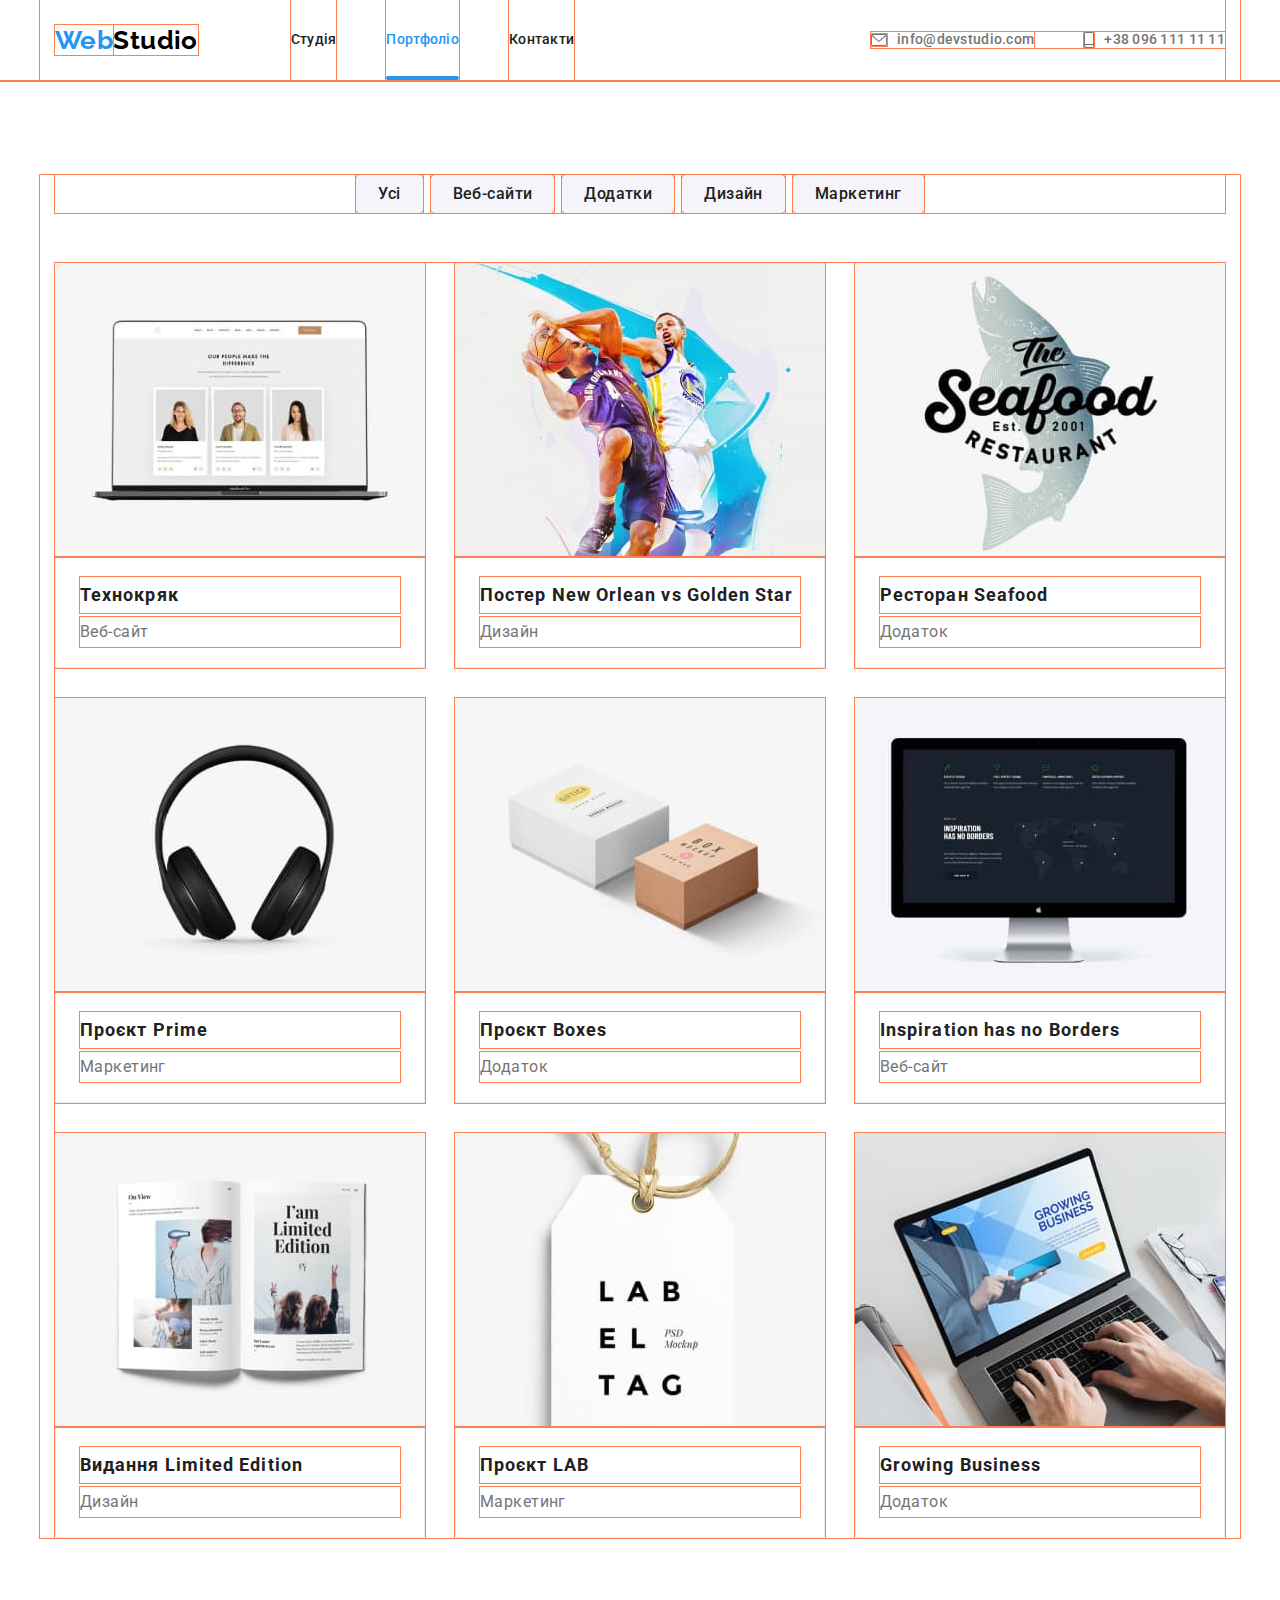
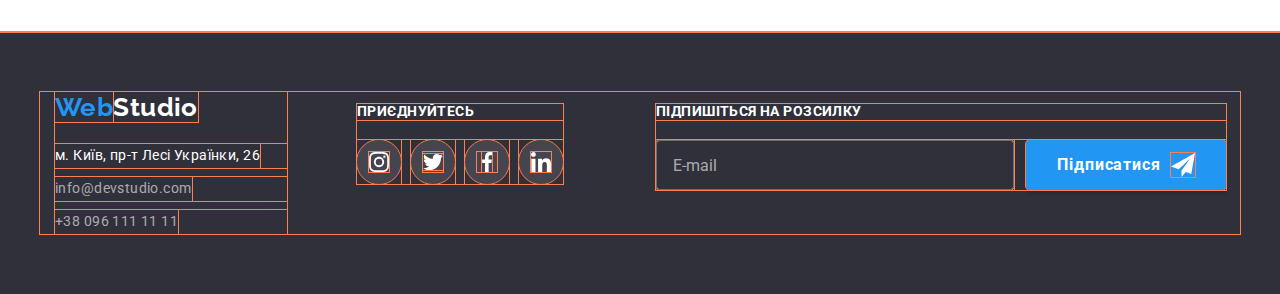
==== commit 6f241a54: "responsive mobile + tablet" ====
--- a/portfolio.html
+++ b/portfolio.html
@@ -20,40 +20,64 @@
   <body>
     <header class="header">
       <div class="container header__container">
-        <nav class="nav">
-          <a href="./index.html" class="logo nav__logo link" lang="en"
-            ><span class="logo--accent">Web</span>Studio</a
-          >
-          <ul class="nav__list list">
-            <li class="nav__item">
-              <a href="./index.html" class="nav__link link">Студія</a>
-            </li>
-            <li class="nav__item">
-              <a href="./portfolio.html" class="nav__link link nav__link--current">Портфоліо</a>
-            </li>
-            <li class="nav__item">
-              <a href="" class="nav__link link">Контакти</a>
+        <a href="./index.html" class="logo nav__logo link" lang="en"
+          ><span class="logo--accent">Web</span>Studio</a
+        >
+        <button type="button" class="header__button">
+          <svg width="40" height="40" class="header__icon js-open-menu" aria-expanded="false">
+            <use href="./images/sprite.svg#burger"></use>
+          </svg>
+          <svg width="40" height="40" class="header__icon js-close-menu">
+            <use href="./images/sprite.svg#close-40"></use>
+          </svg>
+        </button>
+        <div class="header__burger js-menu-container">
+          <nav class="nav">
+            <ul class="nav__list list">
+              <li class="nav__item">
+                <a href="./index.html" class="nav__link link">Студія</a>
+              </li>
+              <li class="nav__item">
+                <a href="./portfolio.html" class="nav__link link nav__link--current">Портфоліо</a>
+              </li>
+              <li class="nav__item">
+                <a href="" class="nav__link link">Контакти</a>
+              </li>
+            </ul>
+          </nav>
+          <ul class="contacts-header list">
+            <li class="contacts-header__item">
+              <a href="mailto:info@devstudio.com" class="contacts-header__link link">
+                <svg class="contacts-header__icon" width="16" height="12">
+                  <use href="./images/sprite.svg#envelope"></use>
+                </svg>
+                info@devstudio.com</a
+              >
+            </li>
+            <li class="contacts-header__item">
+              <a href="tel:+380961111111" class="contacts-header__link link">
+                <svg class="contacts-header__icon" width="10" height="16">
+                  <use href="./images/sprite.svg#smartphone"></use>
+                </svg>
+                +38 096 111 11 11</a
+              >
             </li>
           </ul>
-        </nav>
-        <ul class="contacts-header list">
-          <li class="contacts-header__item">
-            <a href="mailto:info@devstudio.com" class="contacts-header__link link">
-              <svg class="contacts-header__icon" width="16" height="12">
-                <use href="./images/sprite.svg#envelope"></use>
-              </svg>
-              info@devstudio.com</a
-            >
-          </li>
-          <li class="contacts-header__item">
-            <a href="tel:+380961111111" class="contacts-header__link link">
-              <svg class="contacts-header__icon" width="10" height="16">
-                <use href="./images/sprite.svg#smartphone"></use>
-              </svg>
-              +38 096 111 11 11</a
-            >
-          </li>
-        </ul>
+          <ul class="social-burger list">
+            <li class="social-burger__item">
+              <a href="" class="social-burger__link link">Instagram</a>
+            </li>
+            <li class="social-burger__item">
+              <a href="" class="social-burger__link link">Twitter</a>
+            </li>
+            <li class="social-burger__item">
+              <a href="" class="social-burger__link link">Facebook</a>
+            </li>
+            <li class="social-burger__item">
+              <a href="" class="social-burger__link link">LinkedIn</a>
+            </li>
+          </ul>
+        </div>
       </div>
     </header>
     <main>
@@ -375,5 +399,6 @@
         </div>
       </div>
     </footer>
+    <script src="./js/mobile-menu.js"></script>
   </body>
 </html>
--- a/css/main.min.css
+++ b/css/main.min.css
@@ -1 +1 @@
-@-webkit-keyframes fadeIn{0%{-webkit-transform:scale(2);transform:scale(2);opacity:0}100%{-webkit-transform:scale(1);transform:scale(1);opacity:1}}@keyframes fadeIn{0%{-webkit-transform:scale(2);transform:scale(2);opacity:0}100%{-webkit-transform:scale(1);transform:scale(1);opacity:1}}@-webkit-keyframes fadeOut{0%{opacity:1}100%{opacity:0}}@keyframes fadeOut{0%{opacity:1}100%{opacity:0}}@-webkit-keyframes jumpOut{0%{-webkit-transform:translate(-50%, -50%) scale(1, 1);transform:translate(-50%, -50%) scale(1, 1)}20%{-webkit-transform:translate(-50%, -35%) scale(1.25, 0.8);transform:translate(-50%, -35%) scale(1.25, 0.8)}100%{-webkit-transform:translate(-50%, -200%) scale(0.5, 2);transform:translate(-50%, -200%) scale(0.5, 2)}}@keyframes jumpOut{0%{-webkit-transform:translate(-50%, -50%) scale(1, 1);transform:translate(-50%, -50%) scale(1, 1)}20%{-webkit-transform:translate(-50%, -35%) scale(1.25, 0.8);transform:translate(-50%, -35%) scale(1.25, 0.8)}100%{-webkit-transform:translate(-50%, -200%) scale(0.5, 2);transform:translate(-50%, -200%) scale(0.5, 2)}}body{background-color:#fff;color:#212121;font-family:"Roboto",sans-serif;font-size:14px;line-height:1.71;letter-spacing:.03em}body::-webkit-scrollbar{display:none}h1,h2,h3,ul,p{margin:0}.list{list-style:none;padding:0}.link{text-decoration:none}.section{padding:60px 0}@media screen and (min-width: 1200px){.section{padding:94px 0}}.container{margin:0 auto;padding:0 15px}@media screen and (min-width: 480px){.container{width:480px}}@media screen and (min-width: 768px){.container{width:768px}}@media screen and (min-width: 1200px){.container{width:1200px}}.block{display:block}.icon-box{display:-webkit-box;display:-ms-flexbox;display:flex;-webkit-box-pack:center;-ms-flex-pack:center;justify-content:center;-webkit-box-align:center;-ms-flex-align:center;align-items:center}.visually-hidden{position:absolute;white-space:nowrap;width:1px;height:1px;overflow:hidden;border:0;padding:0;clip:rect(0 0 0 0);-webkit-clip-path:inset(50%);clip-path:inset(50%);margin:-1px}.feedback__button,.subscribe__button,.hero__button{width:200px;padding:10px 15px;background-color:#2196f3;color:#fff;border:none;border-radius:4px;-webkit-box-shadow:0px 4px 4px rgba(0,0,0,.1490196078);box-shadow:0px 4px 4px rgba(0,0,0,.1490196078);cursor:pointer;font-family:inherit;font-weight:700;font-size:16px;line-height:1.88;text-align:center;letter-spacing:.06em;-webkit-transition:background-color 250ms cubic-bezier(0.4, 0, 0.2, 1);transition:background-color 250ms cubic-bezier(0.4, 0, 0.2, 1)}.feedback__button:hover,.subscribe__button:hover,.hero__button:hover,.feedback__button:focus,.subscribe__button:focus,.hero__button:focus{background-color:#188ce8}.header{border-bottom:1px solid #ececec}.header__container{position:relative;display:-webkit-box;display:-ms-flexbox;display:flex;-webkit-box-align:center;-ms-flex-align:center;align-items:center;min-height:60px}@media screen and (min-width: 768px){.header{min-height:80px}}.header__button{position:absolute;top:10px;right:15px;z-index:1;width:40px;height:40px;padding:0;background-color:rgba(0,0,0,0);color:#212121;border:none;cursor:pointer}@media screen and (min-width: 768px){.header__button{display:none}}.header__button:hover,.header__button:focus{color:#2196f3}.header__icon{position:absolute;top:0;left:0;fill:currentColor;-webkit-transition:opacity 250ms cubic-bezier(0.4, 0, 0.2, 1);transition:opacity 250ms cubic-bezier(0.4, 0, 0.2, 1)}.header__icon[aria-expanded=false]{opacity:1}.header__icon[aria-expanded=false]+.header__icon{opacity:0}.header__icon[aria-expanded=true]{opacity:0}.header__icon[aria-expanded=true]+.header__icon{opacity:1}@media screen and (max-width: 767px){.header__burger{display:none;position:absolute;top:0;left:0;-webkit-box-orient:vertical;-webkit-box-direction:normal;-ms-flex-direction:column;flex-direction:column;width:100%;height:796px;padding:48px 0 48px 40px;background-color:#fff;-webkit-box-shadow:0px 4px 8px rgba(0,0,0,.0392156863),0px 2px 4px rgba(0,0,0,.0784313725),0px 1px 3px rgba(0,0,0,.1607843137);box-shadow:0px 4px 8px rgba(0,0,0,.0392156863),0px 2px 4px rgba(0,0,0,.0784313725),0px 1px 3px rgba(0,0,0,.1607843137)}.header__burger.is-open{display:-webkit-box;display:-ms-flexbox;display:flex}}@media screen and (min-width: 768px){.header__burger{display:-webkit-box;display:-ms-flexbox;display:flex;-webkit-box-orient:horizontal;-webkit-box-direction:normal;-ms-flex-direction:row;flex-direction:row;-webkit-box-align:center;-ms-flex-align:center;align-items:center;-webkit-box-flex:1;-ms-flex-positive:1;flex-grow:1}}.logo{color:#000;font-family:"Raleway",sans-serif;font-weight:700;font-size:24px;line-height:1.17}@media screen and (min-width: 1200px){.logo{font-size:26px;line-height:1.19}}.logo--accent{color:#2196f3}@media screen and (min-width: 768px){.nav{display:-webkit-box;display:-ms-flexbox;display:flex;-webkit-box-align:center;-ms-flex-align:center;align-items:center}}.nav__logo{margin-right:93px}@media screen and (min-width: 768px){.nav__list{display:-webkit-box;display:-ms-flexbox;display:flex;height:100%}}@media screen and (max-width: 767px){.nav__item:not(:last-child){margin-bottom:32px}}@media screen and (min-width: 768px){.nav__item{display:-webkit-box;display:-ms-flexbox;display:flex}.nav__item:not(:last-child){margin-right:50px}}.nav__link{position:relative;color:inherit;font-weight:500;font-size:40px;line-height:1.17;letter-spacing:.02em;-webkit-transition:color 250ms cubic-bezier(0.4, 0, 0.2, 1);transition:color 250ms cubic-bezier(0.4, 0, 0.2, 1)}@media screen and (min-width: 768px){.nav__link{padding:32px 0;font-size:14px;line-height:1.14}}.nav__link:hover,.nav__link:focus{color:#2196f3}.nav__link--current{color:#2196f3}@media screen and (min-width: 768px){.nav__link--current::after{content:"";position:absolute;bottom:0;display:block;width:100%;height:4px;background-color:#2196f3;border-radius:2px}}.contacts-header{display:-webkit-box;display:-ms-flexbox;display:flex}@media screen and (max-width: 767px){.contacts-header{-webkit-box-orient:vertical;-webkit-box-direction:reverse;-ms-flex-direction:column-reverse;flex-direction:column-reverse;margin-top:auto;margin-bottom:64px}}@media screen and (min-width: 768px){.contacts-header{-webkit-box-align:center;-ms-flex-align:center;align-items:center;margin-left:auto}}.contacts-header__icon{margin-right:10px;fill:currentColor}@media screen and (max-width: 767px){.contacts-header__icon{display:none}}@media screen and (max-width: 767px){.contacts-header__item:not(:last-child){margin-top:32px}}@media screen and (min-width: 768px){.contacts-header__item:not(:last-child){margin-right:50px}}.contacts-header__link{display:-webkit-box;display:-ms-flexbox;display:flex;-webkit-box-align:center;-ms-flex-align:center;align-items:center;color:#757575;font-weight:500;font-size:24px;line-height:1.17;letter-spacing:.02em;-webkit-transition:color 250ms cubic-bezier(0.4, 0, 0.2, 1);transition:color 250ms cubic-bezier(0.4, 0, 0.2, 1)}@media screen and (min-width: 768px){.contacts-header__link{font-size:14px;line-height:1.14}.contacts-header__link:hover,.contacts-header__link:focus{color:#2196f3}}@media screen and (max-width: 767px){.contacts-header__link[href^=tel]{color:#2196f3;font-size:min(34px,10vw);white-space:nowrap}}.social-burger{display:-webkit-box;display:-ms-flexbox;display:flex;-ms-flex-wrap:wrap;flex-wrap:wrap;row-gap:10px}@media screen and (min-width: 768px){.social-burger{display:none}}.social-burger__link{display:-webkit-box;display:-ms-flexbox;display:flex;color:#2196f3;font-weight:500;font-size:18px;line-height:1.22;letter-spacing:.02em}.social-burger__item:not(:last-child){margin-right:10px;padding-right:10px;border-right:1px solid rgba(33,33,33,.2)}.hero{max-width:1600px;height:400px;margin:auto;padding:118px 0;background-color:#c4c4c4;background-image:-webkit-gradient(linear, left top, left bottom, from(rgba(47, 48, 58, 0.4)), to(rgba(47, 48, 58, 0.4))),url(../images/index/hero.jpg);background-image:linear-gradient(rgba(47, 48, 58, 0.4), rgba(47, 48, 58, 0.4)),url(../images/index/hero.jpg);background-repeat:no-repeat;background-position:center;background-size:cover}@media screen and (min-width: 1200px){.hero{height:600px;padding:200px 0}}.hero__container{display:-webkit-box;display:-ms-flexbox;display:flex;-webkit-box-orient:vertical;-webkit-box-direction:normal;-ms-flex-direction:column;flex-direction:column;-webkit-box-pack:center;-ms-flex-pack:center;justify-content:center;-webkit-box-align:center;-ms-flex-align:center;align-items:center}.hero__title{max-width:360px;margin-bottom:30px;color:#fff;font-weight:900;font-size:26px;line-height:1.62;text-align:center;letter-spacing:.06em;text-transform:uppercase}@media screen and (min-width: 1200px){.hero__title{max-width:696px;font-size:44px;line-height:1.36}}@media screen and (min-width: 1200px){.hero__button{width:216px}}@media screen and (min-width: 768px){.features__list{display:-webkit-box;display:-ms-flexbox;display:flex}}.features__icon-box{width:100%;height:120px;margin-bottom:30px;background-color:#f5f4fa;border-radius:4px}.features__title{margin-bottom:10px;font-weight:700;font-size:inherit;line-height:1.14;text-transform:uppercase}.features__text{color:#757575}@media screen and (max-width: 767px){.features__item:not(:last-child){margin-bottom:30px}}@media screen and (min-width: 768px){.features__item:not(:last-child){margin-right:30px}}@media screen and (max-width: 1199px){.whatwedo{display:none}}.whatwedo__section{padding-bottom:94px}.whatwedo__title{margin-bottom:50px;font-weight:700;font-size:36px;line-height:1.17;text-align:center}.whatwedo__list{display:-webkit-box;display:-ms-flexbox;display:flex}.whatwedo__overlay{position:absolute;bottom:0;width:100%;min-height:70px;padding:27px 15px;background-color:rgba(47,48,58,.8)}.whatwedo__text{color:#fff;font-weight:700;font-size:14px;line-height:1.14;text-align:center;text-transform:uppercase}.whatwedo__item{position:relative}.whatwedo__item:not(:last-child){margin-right:30px}.team{background-color:#f5f4fa}.team__title{margin-bottom:30px;font-weight:700;font-size:28px;line-height:1.18;text-align:center}@media screen and (min-width: 1200px){.team__title{font-size:36px;line-height:1.17;margin-bottom:50px}}@media screen and (min-width: 768px){.team__list{display:-webkit-box;display:-ms-flexbox;display:flex}}.team__box{display:-webkit-box;display:-ms-flexbox;display:flex;-webkit-box-orient:vertical;-webkit-box-direction:normal;-ms-flex-direction:column;flex-direction:column;-webkit-box-align:center;-ms-flex-align:center;align-items:center;padding:30px 0;text-align:center}.team__name{margin-bottom:10px;font-weight:500;font-size:16px;line-height:1.19}.team__prof{margin-bottom:16px;color:#757575;font-size:16px;line-height:1.19}.team__item{background-color:#fff;-webkit-box-shadow:0px 1px 3px rgba(0,0,0,.1215686275),0px 1px 1px rgba(0,0,0,.1411764706),0px 2px 1px rgba(0,0,0,.2);box-shadow:0px 1px 3px rgba(0,0,0,.1215686275),0px 1px 1px rgba(0,0,0,.1411764706),0px 2px 1px rgba(0,0,0,.2);border-radius:0px 0px 4px 4px}@media screen and (min-width: 768px){.team__item:not(:last-child){margin-right:30px}}.social{display:-webkit-box;display:-ms-flexbox;display:flex}.social__icon{fill:currentColor}.social__item:not(:last-child){margin-right:10px}.social__icon-box{width:44px;height:44px;border-radius:50%;color:#afb1b8;-webkit-transition:background-color 250ms cubic-bezier(0.4, 0, 0.2, 1),color 250ms cubic-bezier(0.4, 0, 0.2, 1);transition:background-color 250ms cubic-bezier(0.4, 0, 0.2, 1),color 250ms cubic-bezier(0.4, 0, 0.2, 1)}.social__icon-box--dark{background-color:rgba(255,255,255,.1019607843);color:#fff}.social__icon-box:hover,.social__icon-box:focus{background-color:#2196f3;color:#fff}.clients__title{margin-bottom:30px;font-weight:700;font-size:28px;line-height:1.18;text-align:center}@media screen and (min-width: 1200px){.clients__title{font-size:36px;line-height:1.17;margin-bottom:50px}}.clients__list{display:-webkit-box;display:-ms-flexbox;display:flex;-webkit-box-pack:center;-ms-flex-pack:center;justify-content:center;-ms-flex-wrap:wrap;flex-wrap:wrap;row-gap:30px}.clients__icon{fill:currentColor}@media screen and (max-width: 767px){.clients__item:nth-child(2n+1){margin-right:30px}}@media screen and (min-width: 768px){.clients__item:not(:nth-child(3n+3)){margin-right:30px}}@media screen and (min-width: 1200px){.clients__item:not(:last-child){margin-right:30px}}.clients__icon-box{width:210px;height:92px;color:#afb1b8;border:1px solid #afb1b8;border-radius:4px;-webkit-transition:color 250ms cubic-bezier(0.4, 0, 0.2, 1),border 250ms cubic-bezier(0.4, 0, 0.2, 1);transition:color 250ms cubic-bezier(0.4, 0, 0.2, 1),border 250ms cubic-bezier(0.4, 0, 0.2, 1)}@media screen and (min-width: 768px){.clients__icon-box{width:226px}}@media screen and (min-width: 1200px){.clients__icon-box{width:170px}}.clients__icon-box:hover,.clients__icon-box:focus{color:#2196f3;border:1px solid #2196f3}.filter{display:-webkit-box;display:-ms-flexbox;display:flex;-webkit-box-pack:center;-ms-flex-pack:center;justify-content:center;margin-bottom:50px}.filter__item:not(:last-child){margin-right:8px}.filter__button{padding:6px 22px;background-color:#f5f4fa;color:inherit;border:none;border-radius:4px;cursor:pointer;font-family:inherit;font-weight:500;font-size:16px;line-height:1.62;text-align:center;letter-spacing:inherit;-webkit-transition:background-color 250ms cubic-bezier(0.4, 0, 0.2, 1),color 250ms cubic-bezier(0.4, 0, 0.2, 1),-webkit-box-shadow 250ms cubic-bezier(0.4, 0, 0.2, 1);transition:background-color 250ms cubic-bezier(0.4, 0, 0.2, 1),color 250ms cubic-bezier(0.4, 0, 0.2, 1),-webkit-box-shadow 250ms cubic-bezier(0.4, 0, 0.2, 1);transition:background-color 250ms cubic-bezier(0.4, 0, 0.2, 1),color 250ms cubic-bezier(0.4, 0, 0.2, 1),box-shadow 250ms cubic-bezier(0.4, 0, 0.2, 1);transition:background-color 250ms cubic-bezier(0.4, 0, 0.2, 1),color 250ms cubic-bezier(0.4, 0, 0.2, 1),box-shadow 250ms cubic-bezier(0.4, 0, 0.2, 1),-webkit-box-shadow 250ms cubic-bezier(0.4, 0, 0.2, 1)}.filter__button:hover,.filter__button:focus{background-color:#2196f3;color:#fff;-webkit-box-shadow:0px 3px 1px rgba(0,0,0,.1019607843),0px 1px 2px rgba(0,0,0,.0784313725),0px 2px 2px rgba(0,0,0,.1215686275);box-shadow:0px 3px 1px rgba(0,0,0,.1019607843),0px 1px 2px rgba(0,0,0,.0784313725),0px 2px 2px rgba(0,0,0,.1215686275)}.gallery__list{display:-webkit-box;display:-ms-flexbox;display:flex;-ms-flex-wrap:wrap;flex-wrap:wrap}.gallery__thumb{position:relative;overflow:hidden}.gallery__overlay{position:absolute;top:0;left:0;display:-webkit-box;display:-ms-flexbox;display:flex;-webkit-box-align:center;-ms-flex-align:center;align-items:center;height:100%;padding:0 24px;background-color:rgba(33,150,243,.9019607843);-webkit-transform:translateY(100%);transform:translateY(100%);-webkit-transition:-webkit-transform 250ms cubic-bezier(0.4, 0, 0.2, 1);transition:-webkit-transform 250ms cubic-bezier(0.4, 0, 0.2, 1);transition:transform 250ms cubic-bezier(0.4, 0, 0.2, 1);transition:transform 250ms cubic-bezier(0.4, 0, 0.2, 1), -webkit-transform 250ms cubic-bezier(0.4, 0, 0.2, 1)}.gallery__overlay-text{color:#fff;font-size:18px;line-height:1.56}.gallery__descr{padding:20px 24px;border-right:1px solid #eee;border-bottom:1px solid #eee;border-left:1px solid #eee}.gallery__title{margin-bottom:4px;color:#212121;font-weight:700;font-size:18px;line-height:2;letter-spacing:.06em}.gallery__category{color:#757575;font-size:16px;line-height:1.88}.gallery__item:not(:nth-child(3n)){margin-right:30px}.gallery__item:not(:nth-last-child(-n+3)){margin-bottom:30px}.gallery__link{display:block;-webkit-transition:-webkit-box-shadow 250ms cubic-bezier(0.4, 0, 0.2, 1);transition:-webkit-box-shadow 250ms cubic-bezier(0.4, 0, 0.2, 1);transition:box-shadow 250ms cubic-bezier(0.4, 0, 0.2, 1);transition:box-shadow 250ms cubic-bezier(0.4, 0, 0.2, 1), -webkit-box-shadow 250ms cubic-bezier(0.4, 0, 0.2, 1)}.gallery__link:hover,.gallery__link:focus{-webkit-box-shadow:0px 1px 1px rgba(0,0,0,.1215686275),0px 4px 4px rgba(0,0,0,.0588235294),1px 4px 6px rgba(0,0,0,.1607843137);box-shadow:0px 1px 1px rgba(0,0,0,.1215686275),0px 4px 4px rgba(0,0,0,.0588235294),1px 4px 6px rgba(0,0,0,.1607843137)}.gallery__link:hover .gallery__overlay,.gallery__link:focus .gallery__overlay{-webkit-transform:translateY(0%);transform:translateY(0%)}.footer{padding:60px 0;background-color:#2f303a}.footer__container{display:-webkit-box;display:-ms-flexbox;display:flex}@media screen and (max-width: 767px){.footer__container{-webkit-box-orient:vertical;-webkit-box-direction:normal;-ms-flex-direction:column;flex-direction:column;-webkit-box-align:center;-ms-flex-align:center;align-items:center;text-align:center}}@media screen and (min-width: 768px)and (max-width: 1199px){.footer__container{-ms-flex-pack:distribute;justify-content:space-around;-webkit-box-align:baseline;-ms-flex-align:baseline;align-items:baseline;-ms-flex-wrap:wrap;flex-wrap:wrap;row-gap:60px;text-align:center}}@media screen and (min-width: 1200px){.footer__container{-webkit-box-align:baseline;-ms-flex-align:baseline;align-items:baseline}}.footer__logo{color:#fff}.footer__title{color:#fff;font-weight:700;line-height:1.14;text-transform:uppercase;margin-bottom:20px}@media screen and (max-width: 767px){.footer__item:not(:last-child){margin-bottom:60px}.footer__item:last-child{width:100%}}@media screen and (min-width: 1200px){.footer__item:nth-child(1){margin-right:70px}.footer__item:nth-child(2){margin-right:93px}}.contacts-footer{width:232px;margin-top:20px;font-style:normal}.contacts-footer__gmaps-link{color:#fff}.contacts-footer__item{display:-webkit-box;display:-ms-flexbox;display:flex;-webkit-box-pack:center;-ms-flex-pack:center;justify-content:center}@media screen and (min-width: 1200px){.contacts-footer__item{-webkit-box-pack:start;-ms-flex-pack:start;justify-content:flex-start}}.contacts-footer__item:not(:last-child){margin-bottom:9px}.contacts-footer__link{color:rgba(255,255,255,.6);-webkit-transition:color 250ms cubic-bezier(0.4, 0, 0.2, 1);transition:color 250ms cubic-bezier(0.4, 0, 0.2, 1)}.contacts-footer__link:hover,.contacts-footer__link:focus{color:#fff}.subscribe{display:-webkit-box;display:-ms-flexbox;display:flex;-webkit-box-orient:vertical;-webkit-box-direction:normal;-ms-flex-direction:column;flex-direction:column;-webkit-box-align:center;-ms-flex-align:center;align-items:center}@media screen and (min-width: 1200px){.subscribe{-webkit-box-orient:horizontal;-webkit-box-direction:normal;-ms-flex-direction:row;flex-direction:row}}@media screen and (max-width: 767px){.subscribe__label{width:100%}}.subscribe__button{display:-webkit-box;display:-ms-flexbox;display:flex;-webkit-box-pack:center;-ms-flex-pack:center;justify-content:center;-webkit-box-align:center;-ms-flex-align:center;align-items:center}@media screen and (min-width: 1200px){.subscribe__button{margin-left:12px}}.subscribe__icon{margin-left:10px;fill:currentColor}.subscribe__field{display:block;width:100%;height:50px;margin-bottom:20px;padding:15px 16px;background-color:rgba(0,0,0,0);color:#fff;border:1px solid rgba(255,255,255,.3019607843);border-radius:4px;font-size:16px;line-height:1.25}@media screen and (min-width: 768px){.subscribe__field{width:450px}}@media screen and (min-width: 1200px){.subscribe__field{width:358px;margin-bottom:0}}.subscribe__field::-webkit-input-placeholder{color:rgba(255,255,255,.6)}.subscribe__field::-moz-placeholder{color:rgba(255,255,255,.6)}.subscribe__field:-ms-input-placeholder{color:rgba(255,255,255,.6)}.subscribe__field::-ms-input-placeholder{color:rgba(255,255,255,.6)}.subscribe__field::placeholder{color:rgba(255,255,255,.6)}.modal{position:absolute;top:50%;left:50%;min-width:528px;min-height:581px;padding:40px;background-color:#fff;-webkit-box-shadow:0px 1px 3px rgba(0,0,0,.1215686275),0px 1px 1px rgba(0,0,0,.1411764706),0px 2px 1px rgba(0,0,0,.2);box-shadow:0px 1px 3px rgba(0,0,0,.1215686275),0px 1px 1px rgba(0,0,0,.1411764706),0px 2px 1px rgba(0,0,0,.2);border-radius:4px;-webkit-transform:translate(-50%, -50%);transform:translate(-50%, -50%)}.modal--close-anim{-webkit-animation:jumpOut 550ms cubic-bezier(1, -0.25, 0.75, 1);animation:jumpOut 550ms cubic-bezier(1, -0.25, 0.75, 1)}.modal__button{position:absolute;top:8px;right:8px;display:-webkit-box;display:-ms-flexbox;display:flex;-webkit-box-pack:center;-ms-flex-pack:center;justify-content:center;-webkit-box-align:center;-ms-flex-align:center;align-items:center;width:30px;height:30px;padding:0;cursor:pointer;background-color:rgba(0,0,0,0);border:1px solid rgba(0,0,0,.1019607843);border-radius:50%;-webkit-transition:fill 250ms cubic-bezier(0.4, 0, 0.2, 1);transition:fill 250ms cubic-bezier(0.4, 0, 0.2, 1)}.modal__button:hover,.modal__button:focus{fill:#2196f3}.modal__backdrop{position:fixed;top:0;left:0;width:100%;height:100%;z-index:1;background-color:rgba(0,0,0,.2);visibility:hidden;pointer-events:none}.modal__backdrop--visible{visibility:visible;pointer-events:auto;-webkit-animation:fadeIn 250ms cubic-bezier(0.4, 0, 0.2, 1);animation:fadeIn 250ms cubic-bezier(0.4, 0, 0.2, 1)}.modal__backdrop--close-anim{-webkit-animation:fadeOut 550ms cubic-bezier(1, -0.25, 0.75, 1);animation:fadeOut 550ms cubic-bezier(1, -0.25, 0.75, 1)}.feedback{display:-webkit-box;display:-ms-flexbox;display:flex;-webkit-box-orient:vertical;-webkit-box-direction:normal;-ms-flex-direction:column;flex-direction:column;-webkit-box-align:center;-ms-flex-align:center;align-items:center}.feedback__title{margin-bottom:12px;font-weight:700;font-size:20px;line-height:1.15;text-align:center}.feedback__field{margin-top:4px;padding:11px 12px 11px 42px;color:#212121;border:1px solid rgba(33,33,33,.2);border-radius:4px;outline:none;font-size:14px;letter-spacing:.03em;-webkit-transition:border-color 250ms cubic-bezier(0.4, 0, 0.2, 1);transition:border-color 250ms cubic-bezier(0.4, 0, 0.2, 1)}.feedback__icon{position:absolute;top:50%;left:12px;fill:#212121;-webkit-transition:fill 250ms cubic-bezier(0.4, 0, 0.2, 1);transition:fill 250ms cubic-bezier(0.4, 0, 0.2, 1)}.feedback__accept{position:relative;margin-bottom:30px;padding-left:24px;color:#757575;line-height:1.14;-webkit-user-select:none;-moz-user-select:none;-ms-user-select:none;user-select:none}.feedback__label{position:relative;display:-webkit-box;display:-ms-flexbox;display:flex;-webkit-box-orient:vertical;-webkit-box-direction:normal;-ms-flex-direction:column;flex-direction:column;width:100%;margin-bottom:10px;color:#757575;font-size:12px;line-height:1.17;letter-spacing:.01em}.feedback__label:nth-last-of-type(2){margin-bottom:20px}.feedback__label:focus-within .feedback__field{border-color:#2196f3}.feedback__label:focus-within .feedback__icon{fill:#2196f3}.feedback__label:focus-within .feedback__area{border-color:#2196f3}.feedback__area{margin-top:4px;padding:12px 16px;color:#212121;border:1px solid rgba(33,33,33,.2);border-radius:4px;outline:none;resize:none;font-size:14px;line-height:1.14;letter-spacing:.03em;-webkit-transition:border-color 250ms cubic-bezier(0.4, 0, 0.2, 1);transition:border-color 250ms cubic-bezier(0.4, 0, 0.2, 1)}.feedback__area::-webkit-input-placeholder{color:rgba(117,117,117,.5019607843);font-size:14px;line-height:1.14;letter-spacing:.03em}.feedback__area::-moz-placeholder{color:rgba(117,117,117,.5019607843);font-size:14px;line-height:1.14;letter-spacing:.03em}.feedback__area:-ms-input-placeholder{color:rgba(117,117,117,.5019607843);font-size:14px;line-height:1.14;letter-spacing:.03em}.feedback__area::-ms-input-placeholder{color:rgba(117,117,117,.5019607843);font-size:14px;line-height:1.14;letter-spacing:.03em}.feedback__area::placeholder{color:rgba(117,117,117,.5019607843);font-size:14px;line-height:1.14;letter-spacing:.03em}.feedback__checkbox{position:absolute;white-space:nowrap;width:1px;height:1px;overflow:hidden;border:0;padding:0;clip:rect(0 0 0 0);-webkit-clip-path:inset(50%);clip-path:inset(50%);margin:-1px}.feedback__checkbox:checked~.feedback__checkbox--off{opacity:0}.feedback__checkbox:checked~.feedback__checkbox--on{opacity:1}.feedback__checkbox--off{position:absolute;top:50%;left:0;opacity:1;pointer-events:none;-webkit-transform:translateY(-50%);transform:translateY(-50%);-webkit-transition:opacity 250ms cubic-bezier(0.4, 0, 0.2, 1);transition:opacity 250ms cubic-bezier(0.4, 0, 0.2, 1)}.feedback__checkbox--on{position:absolute;top:50%;left:0;opacity:0;pointer-events:none;-webkit-transform:translateY(-50%);transform:translateY(-50%);-webkit-transition:opacity 250ms cubic-bezier(0.4, 0, 0.2, 1);transition:opacity 250ms cubic-bezier(0.4, 0, 0.2, 1)}.feedback__link{position:relative;color:#2196f3;text-decoration:none}.feedback__link::after{content:"";position:absolute;left:0;bottom:1px;width:100%;height:1px;background-color:#2196f3;-webkit-transform:scaleX(1);transform:scaleX(1);-webkit-transition:-webkit-transform 250ms linear;transition:-webkit-transform 250ms linear;transition:transform 250ms linear;transition:transform 250ms linear, -webkit-transform 250ms linear;-webkit-transform-origin:right;transform-origin:right}.feedback__link:hover::after,.feedback__link:focus::after{-webkit-transform:scaleX(0);transform:scaleX(0);-webkit-transform-origin:left;transform-origin:left}/*# sourceMappingURL=main.min.css.map */+@-webkit-keyframes fadeIn{0%{-webkit-transform:scale(2);transform:scale(2);opacity:0}100%{-webkit-transform:scale(1);transform:scale(1);opacity:1}}@keyframes fadeIn{0%{-webkit-transform:scale(2);transform:scale(2);opacity:0}100%{-webkit-transform:scale(1);transform:scale(1);opacity:1}}@-webkit-keyframes fadeOut{0%{opacity:1}100%{opacity:0}}@keyframes fadeOut{0%{opacity:1}100%{opacity:0}}@-webkit-keyframes jumpOut{0%{-webkit-transform:translate(-50%, -50%) scale(1, 1);transform:translate(-50%, -50%) scale(1, 1)}20%{-webkit-transform:translate(-50%, -35%) scale(1.25, 0.8);transform:translate(-50%, -35%) scale(1.25, 0.8)}100%{-webkit-transform:translate(-50%, -200%) scale(0.5, 2);transform:translate(-50%, -200%) scale(0.5, 2)}}@keyframes jumpOut{0%{-webkit-transform:translate(-50%, -50%) scale(1, 1);transform:translate(-50%, -50%) scale(1, 1)}20%{-webkit-transform:translate(-50%, -35%) scale(1.25, 0.8);transform:translate(-50%, -35%) scale(1.25, 0.8)}100%{-webkit-transform:translate(-50%, -200%) scale(0.5, 2);transform:translate(-50%, -200%) scale(0.5, 2)}}body{background-color:#fff;color:#212121;font-family:"Roboto",sans-serif;font-size:14px;line-height:1.71;letter-spacing:.03em}body::-webkit-scrollbar{display:none}*{outline:1px solid coral}h1,h2,h3,ul,p{margin:0}.list{list-style:none;padding:0}.link{text-decoration:none}.section{padding:60px 0}@media screen and (min-width: 1200px){.section{padding:94px 0}}.container{margin:0 auto;padding:0 15px}@media screen and (min-width: 480px){.container{width:480px}}@media screen and (min-width: 768px){.container{width:768px}}@media screen and (min-width: 1200px){.container{width:1200px}}.block{display:block}.icon-box{display:-webkit-box;display:-ms-flexbox;display:flex;-webkit-box-pack:center;-ms-flex-pack:center;justify-content:center;-webkit-box-align:center;-ms-flex-align:center;align-items:center}.visually-hidden{position:absolute;white-space:nowrap;width:1px;height:1px;overflow:hidden;border:0;padding:0;clip:rect(0 0 0 0);-webkit-clip-path:inset(50%);clip-path:inset(50%);margin:-1px}.feedback__button,.subscribe__button,.hero__button{width:200px;padding:10px 15px;background-color:#2196f3;color:#fff;border:none;border-radius:4px;-webkit-box-shadow:0px 4px 4px rgba(0,0,0,.1490196078);box-shadow:0px 4px 4px rgba(0,0,0,.1490196078);cursor:pointer;font-family:inherit;font-weight:700;font-size:16px;line-height:1.88;text-align:center;letter-spacing:.06em;-webkit-transition:background-color 250ms cubic-bezier(0.4, 0, 0.2, 1);transition:background-color 250ms cubic-bezier(0.4, 0, 0.2, 1)}.feedback__button:hover,.subscribe__button:hover,.hero__button:hover,.feedback__button:focus,.subscribe__button:focus,.hero__button:focus{background-color:#188ce8}.header{border-bottom:1px solid #ececec}.header__container{position:relative;display:-webkit-box;display:-ms-flexbox;display:flex;-webkit-box-align:center;-ms-flex-align:center;align-items:center;min-height:60px}@media screen and (min-width: 768px){.header{min-height:80px}}.header__button{position:absolute;top:10px;right:15px;z-index:2;width:40px;height:40px;padding:0;background-color:rgba(0,0,0,0);color:#212121;border:none;cursor:pointer}@media screen and (min-width: 768px){.header__button{display:none}}.header__button:hover,.header__button:focus{color:#2196f3}.header__icon{position:absolute;top:0;left:0;fill:currentColor;-webkit-transition:opacity 250ms cubic-bezier(0.4, 0, 0.2, 1);transition:opacity 250ms cubic-bezier(0.4, 0, 0.2, 1)}.header__icon[aria-expanded=false]{opacity:1}.header__icon[aria-expanded=false]+.header__icon{opacity:0}.header__icon[aria-expanded=true]{opacity:0}.header__icon[aria-expanded=true]+.header__icon{opacity:1}@media screen and (max-width: 767px){.header__burger{display:none;position:absolute;top:0;left:0;z-index:1;-webkit-box-orient:vertical;-webkit-box-direction:normal;-ms-flex-direction:column;flex-direction:column;width:100%;height:796px;padding:48px 0 48px 40px;background-color:#fff;-webkit-box-shadow:0px 4px 8px rgba(0,0,0,.0392156863),0px 2px 4px rgba(0,0,0,.0784313725),0px 1px 3px rgba(0,0,0,.1607843137);box-shadow:0px 4px 8px rgba(0,0,0,.0392156863),0px 2px 4px rgba(0,0,0,.0784313725),0px 1px 3px rgba(0,0,0,.1607843137)}.header__burger.is-open{display:-webkit-box;display:-ms-flexbox;display:flex}}@media screen and (min-width: 768px){.header__burger{display:-webkit-box;display:-ms-flexbox;display:flex;-webkit-box-orient:horizontal;-webkit-box-direction:normal;-ms-flex-direction:row;flex-direction:row;-webkit-box-align:center;-ms-flex-align:center;align-items:center;-webkit-box-flex:1;-ms-flex-positive:1;flex-grow:1}}.logo{color:#000;font-family:"Raleway",sans-serif;font-weight:700;font-size:24px;line-height:1.17}@media screen and (min-width: 1200px){.logo{font-size:26px;line-height:1.19}}.logo--accent{color:#2196f3}@media screen and (min-width: 768px){.nav{display:-webkit-box;display:-ms-flexbox;display:flex;-webkit-box-align:center;-ms-flex-align:center;align-items:center}}.nav__logo{margin-right:93px}@media screen and (min-width: 768px){.nav__list{display:-webkit-box;display:-ms-flexbox;display:flex;height:100%}}@media screen and (max-width: 767px){.nav__item:not(:last-child){margin-bottom:32px}}@media screen and (min-width: 768px){.nav__item{display:-webkit-box;display:-ms-flexbox;display:flex}.nav__item:not(:last-child){margin-right:50px}}.nav__link{position:relative;color:inherit;font-weight:500;font-size:40px;line-height:1.17;letter-spacing:.02em;-webkit-transition:color 250ms cubic-bezier(0.4, 0, 0.2, 1);transition:color 250ms cubic-bezier(0.4, 0, 0.2, 1)}@media screen and (min-width: 768px){.nav__link{padding:32px 0;font-size:14px;line-height:1.14}}.nav__link:hover,.nav__link:focus{color:#2196f3}.nav__link--current{color:#2196f3}@media screen and (min-width: 768px){.nav__link--current::after{content:"";position:absolute;bottom:0;display:block;width:100%;height:4px;background-color:#2196f3;border-radius:2px}}.contacts-header{display:-webkit-box;display:-ms-flexbox;display:flex}@media screen and (max-width: 767px){.contacts-header{-webkit-box-orient:vertical;-webkit-box-direction:reverse;-ms-flex-direction:column-reverse;flex-direction:column-reverse;margin-top:auto;margin-bottom:64px}}@media screen and (min-width: 768px)and (max-width: 1199px){.contacts-header{-webkit-box-orient:vertical;-webkit-box-direction:normal;-ms-flex-direction:column;flex-direction:column;-webkit-box-align:start;-ms-flex-align:start;align-items:flex-start;margin-left:auto}}@media screen and (min-width: 1200px){.contacts-header{margin-left:auto}}.contacts-header__icon{margin-right:10px;fill:currentColor}@media screen and (max-width: 767px){.contacts-header__icon{display:none}}@media screen and (max-width: 767px){.contacts-header__item:not(:last-child){margin-top:32px}}@media screen and (min-width: 768px)and (max-width: 1199px){.contacts-header__item:not(:last-child){margin-bottom:10px}}@media screen and (min-width: 1200px){.contacts-header__item:not(:last-child){margin-right:50px}}.contacts-header__link{display:-webkit-box;display:-ms-flexbox;display:flex;-webkit-box-align:center;-ms-flex-align:center;align-items:center;color:#757575;font-weight:500;font-size:24px;line-height:1.17;letter-spacing:.02em;-webkit-transition:color 250ms cubic-bezier(0.4, 0, 0.2, 1);transition:color 250ms cubic-bezier(0.4, 0, 0.2, 1)}@media screen and (min-width: 768px){.contacts-header__link{font-size:14px;line-height:1.14}.contacts-header__link:hover,.contacts-header__link:focus{color:#2196f3}}@media screen and (max-width: 767px){.contacts-header__link[href^=tel]{color:#2196f3;font-size:min(34px,10vw);white-space:nowrap}}.social-burger{display:-webkit-box;display:-ms-flexbox;display:flex;-ms-flex-wrap:wrap;flex-wrap:wrap;row-gap:10px}@media screen and (min-width: 768px){.social-burger{display:none}}.social-burger__link{display:-webkit-box;display:-ms-flexbox;display:flex;color:#2196f3;font-weight:500;font-size:18px;line-height:1.22;letter-spacing:.02em}.social-burger__item:not(:last-child){margin-right:10px;padding-right:10px;border-right:1px solid rgba(33,33,33,.2)}.hero{max-width:1600px;height:400px;margin:auto;padding:118px 0;background-color:#c4c4c4;background-image:-webkit-gradient(linear, left top, left bottom, from(rgba(47, 48, 58, 0.4)), to(rgba(47, 48, 58, 0.4))),url(../images/index/hero.jpg);background-image:linear-gradient(rgba(47, 48, 58, 0.4), rgba(47, 48, 58, 0.4)),url(../images/index/hero.jpg);background-repeat:no-repeat;background-position:center;background-size:cover}@media screen and (min-width: 1200px){.hero{height:600px;padding:200px 0}}.hero__container{display:-webkit-box;display:-ms-flexbox;display:flex;-webkit-box-orient:vertical;-webkit-box-direction:normal;-ms-flex-direction:column;flex-direction:column;-webkit-box-pack:center;-ms-flex-pack:center;justify-content:center;-webkit-box-align:center;-ms-flex-align:center;align-items:center}.hero__title{max-width:360px;margin-bottom:30px;color:#fff;font-weight:900;font-size:26px;line-height:1.62;text-align:center;letter-spacing:.06em;text-transform:uppercase}@media screen and (min-width: 1200px){.hero__title{max-width:696px;font-size:44px;line-height:1.36}}@media screen and (min-width: 1200px){.hero__button{width:216px}}@media screen and (min-width: 768px){.features__list{display:-webkit-box;display:-ms-flexbox;display:flex;-ms-flex-wrap:wrap;flex-wrap:wrap}}.features__icon-box{width:100%;height:120px;margin-bottom:30px;background-color:#f5f4fa;border-radius:4px}.features__title{margin-bottom:10px;font-weight:700;font-size:inherit;line-height:1.14;text-transform:uppercase}.features__text{color:#757575}@media screen and (max-width: 767px){.features__item{max-width:450px}.features__item:not(:last-child){margin-bottom:30px}}@media screen and (min-width: 768px)and (max-width: 1199px){.features__item{width:354px}.features__item:nth-child(2n+1){margin-right:30px}.features__item:not(:nth-last-child(-n+2)){margin-bottom:30px}}@media screen and (min-width: 1200px){.features__item{width:270px}.features__item:not(:last-child){margin-right:30px}}@media screen and (max-width: 1199px){.whatwedo{display:none}}.whatwedo__section{padding-bottom:94px}.whatwedo__title{margin-bottom:50px;font-weight:700;font-size:36px;line-height:1.17;text-align:center}.whatwedo__list{display:-webkit-box;display:-ms-flexbox;display:flex}.whatwedo__overlay{position:absolute;bottom:0;width:100%;min-height:70px;padding:27px 15px;background-color:rgba(47,48,58,.8)}.whatwedo__text{color:#fff;font-weight:700;font-size:14px;line-height:1.14;text-align:center;text-transform:uppercase}.whatwedo__item{position:relative}.whatwedo__item:not(:last-child){margin-right:30px}.team{background-color:#f5f4fa}.team__title{margin-bottom:30px;font-weight:700;font-size:28px;line-height:1.18;text-align:center}@media screen and (min-width: 1200px){.team__title{font-size:36px;line-height:1.17;margin-bottom:50px}}@media screen and (min-width: 768px){.team__list{display:-webkit-box;display:-ms-flexbox;display:flex;-ms-flex-wrap:wrap;flex-wrap:wrap}}.team__box{display:-webkit-box;display:-ms-flexbox;display:flex;-webkit-box-orient:vertical;-webkit-box-direction:normal;-ms-flex-direction:column;flex-direction:column;-webkit-box-align:center;-ms-flex-align:center;align-items:center;padding:30px 0;text-align:center}.team__name{margin-bottom:10px;font-weight:500;font-size:16px;line-height:1.19}.team__prof{margin-bottom:16px;color:#757575;font-size:16px;line-height:1.19}.team__item{background-color:#fff;-webkit-box-shadow:0px 1px 3px rgba(0,0,0,.1215686275),0px 1px 1px rgba(0,0,0,.1411764706),0px 2px 1px rgba(0,0,0,.2);box-shadow:0px 1px 3px rgba(0,0,0,.1215686275),0px 1px 1px rgba(0,0,0,.1411764706),0px 2px 1px rgba(0,0,0,.2);border-radius:0px 0px 4px 4px}@media screen and (max-width: 767px){.team__item{max-width:450px}.team__item:not(:last-child){margin-bottom:30px}}@media screen and (min-width: 768px)and (max-width: 1199px){.team__item{width:354px}.team__item:nth-child(2n+1){margin-right:30px}.team__item:not(:nth-last-child(-n+2)){margin-bottom:30px}}@media screen and (min-width: 1200px){.team__item{width:270px}.team__item:not(:last-child){margin-right:30px}}.social{display:-webkit-box;display:-ms-flexbox;display:flex}.social__icon{fill:currentColor}.social__item:not(:last-child){margin-right:10px}.social__icon-box{width:44px;height:44px;border-radius:50%;color:#afb1b8;-webkit-transition:background-color 250ms cubic-bezier(0.4, 0, 0.2, 1),color 250ms cubic-bezier(0.4, 0, 0.2, 1);transition:background-color 250ms cubic-bezier(0.4, 0, 0.2, 1),color 250ms cubic-bezier(0.4, 0, 0.2, 1)}.social__icon-box--dark{background-color:rgba(255,255,255,.1019607843);color:#fff}.social__icon-box:hover,.social__icon-box:focus{background-color:#2196f3;color:#fff}.clients__title{margin-bottom:30px;font-weight:700;font-size:28px;line-height:1.18;text-align:center}@media screen and (min-width: 1200px){.clients__title{font-size:36px;line-height:1.17;margin-bottom:50px}}.clients__list{display:-webkit-box;display:-ms-flexbox;display:flex;-webkit-box-pack:center;-ms-flex-pack:center;justify-content:center;-ms-flex-wrap:wrap;flex-wrap:wrap;row-gap:30px}@media screen and (max-width: 479px){.clients__list{-webkit-box-orient:vertical;-webkit-box-direction:normal;-ms-flex-direction:column;flex-direction:column;-webkit-box-align:center;-ms-flex-align:center;align-items:center}}.clients__icon{fill:currentColor}@media screen and (max-width: 479px){.clients__item{margin-right:0}}@media screen and (min-width: 480px)and (max-width: 767px){.clients__item:nth-child(2n+1){margin-right:30px}}@media screen and (min-width: 768px)and (max-width: 1199px){.clients__item:not(:nth-child(3n)){margin-right:30px}}@media screen and (min-width: 1200px){.clients__item:not(:last-child){margin-right:30px}}.clients__icon-box{width:210px;height:92px;color:#afb1b8;border:1px solid #afb1b8;border-radius:4px;-webkit-transition:color 250ms cubic-bezier(0.4, 0, 0.2, 1),border 250ms cubic-bezier(0.4, 0, 0.2, 1);transition:color 250ms cubic-bezier(0.4, 0, 0.2, 1),border 250ms cubic-bezier(0.4, 0, 0.2, 1)}@media screen and (min-width: 768px){.clients__icon-box{width:226px}}@media screen and (min-width: 1200px){.clients__icon-box{width:170px}}.clients__icon-box:hover,.clients__icon-box:focus{color:#2196f3;border:1px solid #2196f3}.filter{display:-webkit-box;display:-ms-flexbox;display:flex;-ms-flex-wrap:wrap;flex-wrap:wrap;row-gap:15px;margin-bottom:50px}@media screen and (min-width: 768px){.filter{-webkit-box-pack:center;-ms-flex-pack:center;justify-content:center}}.filter__item:not(:last-child){margin-right:8px}.filter__button{padding:6px 22px;background-color:#f5f4fa;color:inherit;border:none;border-radius:4px;cursor:pointer;font-family:inherit;font-weight:500;font-size:16px;line-height:1.62;text-align:center;letter-spacing:inherit;-webkit-transition:background-color 250ms cubic-bezier(0.4, 0, 0.2, 1),color 250ms cubic-bezier(0.4, 0, 0.2, 1),-webkit-box-shadow 250ms cubic-bezier(0.4, 0, 0.2, 1);transition:background-color 250ms cubic-bezier(0.4, 0, 0.2, 1),color 250ms cubic-bezier(0.4, 0, 0.2, 1),-webkit-box-shadow 250ms cubic-bezier(0.4, 0, 0.2, 1);transition:background-color 250ms cubic-bezier(0.4, 0, 0.2, 1),color 250ms cubic-bezier(0.4, 0, 0.2, 1),box-shadow 250ms cubic-bezier(0.4, 0, 0.2, 1);transition:background-color 250ms cubic-bezier(0.4, 0, 0.2, 1),color 250ms cubic-bezier(0.4, 0, 0.2, 1),box-shadow 250ms cubic-bezier(0.4, 0, 0.2, 1),-webkit-box-shadow 250ms cubic-bezier(0.4, 0, 0.2, 1)}.filter__button:hover,.filter__button:focus{background-color:#2196f3;color:#fff;-webkit-box-shadow:0px 3px 1px rgba(0,0,0,.1019607843),0px 1px 2px rgba(0,0,0,.0784313725),0px 2px 2px rgba(0,0,0,.1215686275);box-shadow:0px 3px 1px rgba(0,0,0,.1019607843),0px 1px 2px rgba(0,0,0,.0784313725),0px 2px 2px rgba(0,0,0,.1215686275)}@media screen and (min-width: 768px){.gallery__list{display:-webkit-box;display:-ms-flexbox;display:flex;-ms-flex-wrap:wrap;flex-wrap:wrap}}.gallery__thumb{position:relative;overflow:hidden}.gallery__overlay{position:absolute;top:0;left:0;display:-webkit-box;display:-ms-flexbox;display:flex;-webkit-box-align:center;-ms-flex-align:center;align-items:center;height:100%;padding:0 24px;background-color:rgba(33,150,243,.9019607843);-webkit-transform:translateY(100%);transform:translateY(100%);-webkit-transition:-webkit-transform 250ms cubic-bezier(0.4, 0, 0.2, 1);transition:-webkit-transform 250ms cubic-bezier(0.4, 0, 0.2, 1);transition:transform 250ms cubic-bezier(0.4, 0, 0.2, 1);transition:transform 250ms cubic-bezier(0.4, 0, 0.2, 1), -webkit-transform 250ms cubic-bezier(0.4, 0, 0.2, 1)}.gallery__overlay-text{color:#fff;font-size:18px;line-height:1.56}.gallery__descr{padding:20px 24px;border-right:1px solid #eee;border-bottom:1px solid #eee;border-left:1px solid #eee}.gallery__title{margin-bottom:4px;color:#212121;font-weight:700;font-size:18px;line-height:2;letter-spacing:.06em}.gallery__category{color:#757575;font-size:16px;line-height:1.88}@media screen and (max-width: 767px){.gallery__item{max-width:450px}.gallery__item:not(:last-child){margin-bottom:30px}}@media screen and (min-width: 768px)and (max-width: 1199px){.gallery__item{width:354px}.gallery__item:nth-child(2n+1){margin-right:30px}.gallery__item:not(:nth-last-child(-n+2)){margin-bottom:30px}}@media screen and (min-width: 1200px){.gallery__item{width:370px}.gallery__item:not(:nth-child(3n)){margin-right:30px}.gallery__item:not(:nth-last-child(-n+3)){margin-bottom:30px}}.gallery__link{display:block;-webkit-transition:-webkit-box-shadow 250ms cubic-bezier(0.4, 0, 0.2, 1);transition:-webkit-box-shadow 250ms cubic-bezier(0.4, 0, 0.2, 1);transition:box-shadow 250ms cubic-bezier(0.4, 0, 0.2, 1);transition:box-shadow 250ms cubic-bezier(0.4, 0, 0.2, 1), -webkit-box-shadow 250ms cubic-bezier(0.4, 0, 0.2, 1)}.gallery__link:hover,.gallery__link:focus{-webkit-box-shadow:0px 1px 1px rgba(0,0,0,.1215686275),0px 4px 4px rgba(0,0,0,.0588235294),1px 4px 6px rgba(0,0,0,.1607843137);box-shadow:0px 1px 1px rgba(0,0,0,.1215686275),0px 4px 4px rgba(0,0,0,.0588235294),1px 4px 6px rgba(0,0,0,.1607843137)}.gallery__link:hover .gallery__overlay,.gallery__link:focus .gallery__overlay{-webkit-transform:translateY(0%);transform:translateY(0%)}.footer{padding:60px 0;background-color:#2f303a}.footer__container{display:-webkit-box;display:-ms-flexbox;display:flex}@media screen and (max-width: 767px){.footer__container{-webkit-box-orient:vertical;-webkit-box-direction:normal;-ms-flex-direction:column;flex-direction:column;-webkit-box-align:center;-ms-flex-align:center;align-items:center;text-align:center}}@media screen and (min-width: 768px)and (max-width: 1199px){.footer__container{-ms-flex-pack:distribute;justify-content:space-around;-webkit-box-align:baseline;-ms-flex-align:baseline;align-items:baseline;-ms-flex-wrap:wrap;flex-wrap:wrap;row-gap:60px;text-align:center}}@media screen and (min-width: 1200px){.footer__container{-webkit-box-align:baseline;-ms-flex-align:baseline;align-items:baseline}}.footer__logo{color:#fff}.footer__title{color:#fff;font-weight:700;line-height:1.14;text-transform:uppercase;margin-bottom:20px}@media screen and (max-width: 767px){.footer__item:not(:last-child){margin-bottom:60px}.footer__item:last-child{width:100%}}@media screen and (min-width: 1200px){.footer__item:nth-child(1){margin-right:70px}.footer__item:nth-child(2){margin-right:93px}}.contacts-footer{width:232px;margin-top:20px;font-style:normal}.contacts-footer__gmaps-link{color:#fff}.contacts-footer__item{display:-webkit-box;display:-ms-flexbox;display:flex;-webkit-box-pack:center;-ms-flex-pack:center;justify-content:center}@media screen and (min-width: 1200px){.contacts-footer__item{-webkit-box-pack:start;-ms-flex-pack:start;justify-content:flex-start}}.contacts-footer__item:not(:last-child){margin-bottom:9px}.contacts-footer__link{color:rgba(255,255,255,.6);-webkit-transition:color 250ms cubic-bezier(0.4, 0, 0.2, 1);transition:color 250ms cubic-bezier(0.4, 0, 0.2, 1)}.contacts-footer__link:hover,.contacts-footer__link:focus{color:#fff}.subscribe{display:-webkit-box;display:-ms-flexbox;display:flex;-webkit-box-orient:vertical;-webkit-box-direction:normal;-ms-flex-direction:column;flex-direction:column;-webkit-box-align:center;-ms-flex-align:center;align-items:center}@media screen and (min-width: 1200px){.subscribe{-webkit-box-orient:horizontal;-webkit-box-direction:normal;-ms-flex-direction:row;flex-direction:row}}@media screen and (max-width: 767px){.subscribe__label{width:100%}}.subscribe__button{display:-webkit-box;display:-ms-flexbox;display:flex;-webkit-box-pack:center;-ms-flex-pack:center;justify-content:center;-webkit-box-align:center;-ms-flex-align:center;align-items:center}@media screen and (min-width: 1200px){.subscribe__button{margin-left:12px}}.subscribe__icon{margin-left:10px;fill:currentColor}.subscribe__field{display:block;width:100%;height:50px;margin-bottom:20px;padding:15px 16px;background-color:rgba(0,0,0,0);color:#fff;border:1px solid rgba(255,255,255,.3019607843);border-radius:4px;font-size:16px;line-height:1.25}@media screen and (min-width: 768px){.subscribe__field{width:450px}}@media screen and (min-width: 1200px){.subscribe__field{width:358px;margin-bottom:0}}.subscribe__field::-webkit-input-placeholder{color:rgba(255,255,255,.6)}.subscribe__field::-moz-placeholder{color:rgba(255,255,255,.6)}.subscribe__field:-ms-input-placeholder{color:rgba(255,255,255,.6)}.subscribe__field::-ms-input-placeholder{color:rgba(255,255,255,.6)}.subscribe__field::placeholder{color:rgba(255,255,255,.6)}.modal{position:absolute;top:50%;left:50%;min-width:calc(100vw - 30px);min-height:609px;padding:40px;background-color:#fff;-webkit-box-shadow:0px 1px 3px rgba(0,0,0,.1215686275),0px 1px 1px rgba(0,0,0,.1411764706),0px 2px 1px rgba(0,0,0,.2);box-shadow:0px 1px 3px rgba(0,0,0,.1215686275),0px 1px 1px rgba(0,0,0,.1411764706),0px 2px 1px rgba(0,0,0,.2);border-radius:4px;-webkit-transform:translate(-50%, -50%);transform:translate(-50%, -50%)}@media screen and (min-width: 480px){.modal{min-width:450px;width:450px}}@media screen and (min-width: 1200px){.modal{min-width:528px;min-height:581px}}.modal--close-anim{-webkit-animation:jumpOut 550ms cubic-bezier(1, -0.25, 0.75, 1);animation:jumpOut 550ms cubic-bezier(1, -0.25, 0.75, 1)}.modal__button{position:absolute;top:8px;right:8px;display:-webkit-box;display:-ms-flexbox;display:flex;-webkit-box-pack:center;-ms-flex-pack:center;justify-content:center;-webkit-box-align:center;-ms-flex-align:center;align-items:center;width:30px;height:30px;padding:0;cursor:pointer;background-color:rgba(0,0,0,0);border:1px solid rgba(0,0,0,.1019607843);border-radius:50%;-webkit-transition:fill 250ms cubic-bezier(0.4, 0, 0.2, 1);transition:fill 250ms cubic-bezier(0.4, 0, 0.2, 1)}.modal__button:hover,.modal__button:focus{fill:#2196f3}.modal__backdrop{position:fixed;top:0;left:0;width:100%;height:100%;z-index:1;background-color:rgba(0,0,0,.2);visibility:hidden;pointer-events:none}.modal__backdrop--visible{visibility:visible;pointer-events:auto;-webkit-animation:fadeIn 250ms cubic-bezier(0.4, 0, 0.2, 1);animation:fadeIn 250ms cubic-bezier(0.4, 0, 0.2, 1)}.modal__backdrop--close-anim{-webkit-animation:fadeOut 550ms cubic-bezier(1, -0.25, 0.75, 1);animation:fadeOut 550ms cubic-bezier(1, -0.25, 0.75, 1)}.feedback{display:-webkit-box;display:-ms-flexbox;display:flex;-webkit-box-orient:vertical;-webkit-box-direction:normal;-ms-flex-direction:column;flex-direction:column;-webkit-box-align:center;-ms-flex-align:center;align-items:center}.feedback__title{margin-bottom:12px;font-weight:700;font-size:20px;line-height:1.5;text-align:center}.feedback__field{margin-top:4px;padding:11px 12px 11px 42px;color:#212121;border:1px solid rgba(33,33,33,.2);border-radius:4px;outline:none;font-size:14px;letter-spacing:.03em;-webkit-transition:border-color 250ms cubic-bezier(0.4, 0, 0.2, 1);transition:border-color 250ms cubic-bezier(0.4, 0, 0.2, 1)}.feedback__icon{position:absolute;top:50%;left:12px;fill:#212121;-webkit-transition:fill 250ms cubic-bezier(0.4, 0, 0.2, 1);transition:fill 250ms cubic-bezier(0.4, 0, 0.2, 1)}.feedback__accept{position:relative;margin-bottom:30px;padding-left:24px;color:#757575;font-size:12px;line-height:1.17;-webkit-user-select:none;-moz-user-select:none;-ms-user-select:none;user-select:none}@media screen and (min-width: 1200px){.feedback__accept{font-size:14px;line-height:1.71}}.feedback__label{position:relative;display:-webkit-box;display:-ms-flexbox;display:flex;-webkit-box-orient:vertical;-webkit-box-direction:normal;-ms-flex-direction:column;flex-direction:column;width:100%;margin-bottom:10px;color:#757575;font-size:12px;line-height:1.17;letter-spacing:.01em}.feedback__label:nth-last-of-type(2){margin-bottom:20px}.feedback__label:focus-within .feedback__field{border-color:#2196f3}.feedback__label:focus-within .feedback__icon{fill:#2196f3}.feedback__label:focus-within .feedback__area{border-color:#2196f3}.feedback__area{margin-top:4px;padding:12px 16px;color:#212121;border:1px solid rgba(33,33,33,.2);border-radius:4px;outline:none;resize:none;font-size:14px;line-height:1.14;letter-spacing:.03em;-webkit-transition:border-color 250ms cubic-bezier(0.4, 0, 0.2, 1);transition:border-color 250ms cubic-bezier(0.4, 0, 0.2, 1)}.feedback__area::-webkit-input-placeholder{color:rgba(117,117,117,.5019607843);font-size:14px;line-height:1.14;letter-spacing:.03em}.feedback__area::-moz-placeholder{color:rgba(117,117,117,.5019607843);font-size:14px;line-height:1.14;letter-spacing:.03em}.feedback__area:-ms-input-placeholder{color:rgba(117,117,117,.5019607843);font-size:14px;line-height:1.14;letter-spacing:.03em}.feedback__area::-ms-input-placeholder{color:rgba(117,117,117,.5019607843);font-size:14px;line-height:1.14;letter-spacing:.03em}.feedback__area::placeholder{color:rgba(117,117,117,.5019607843);font-size:14px;line-height:1.14;letter-spacing:.03em}.feedback__checkbox{position:absolute;white-space:nowrap;width:1px;height:1px;overflow:hidden;border:0;padding:0;clip:rect(0 0 0 0);-webkit-clip-path:inset(50%);clip-path:inset(50%);margin:-1px}.feedback__checkbox:checked~.feedback__checkbox--off{opacity:0}.feedback__checkbox:checked~.feedback__checkbox--on{opacity:1}.feedback__checkbox--off{position:absolute;top:50%;left:0;opacity:1;pointer-events:none;-webkit-transform:translateY(-50%);transform:translateY(-50%);-webkit-transition:opacity 250ms cubic-bezier(0.4, 0, 0.2, 1);transition:opacity 250ms cubic-bezier(0.4, 0, 0.2, 1)}.feedback__checkbox--on{position:absolute;top:50%;left:0;opacity:0;pointer-events:none;-webkit-transform:translateY(-50%);transform:translateY(-50%);-webkit-transition:opacity 250ms cubic-bezier(0.4, 0, 0.2, 1);transition:opacity 250ms cubic-bezier(0.4, 0, 0.2, 1)}.feedback__link{position:relative;color:#2196f3;text-decoration:none}.feedback__link::after{content:"";position:absolute;left:0;bottom:1px;width:100%;height:1px;background-color:#2196f3;-webkit-transform:scaleX(1);transform:scaleX(1);-webkit-transition:-webkit-transform 250ms linear;transition:-webkit-transform 250ms linear;transition:transform 250ms linear;transition:transform 250ms linear, -webkit-transform 250ms linear;-webkit-transform-origin:right;transform-origin:right}.feedback__link:hover::after,.feedback__link:focus::after{-webkit-transform:scaleX(0);transform:scaleX(0);-webkit-transform-origin:left;transform-origin:left}/*# sourceMappingURL=main.min.css.map */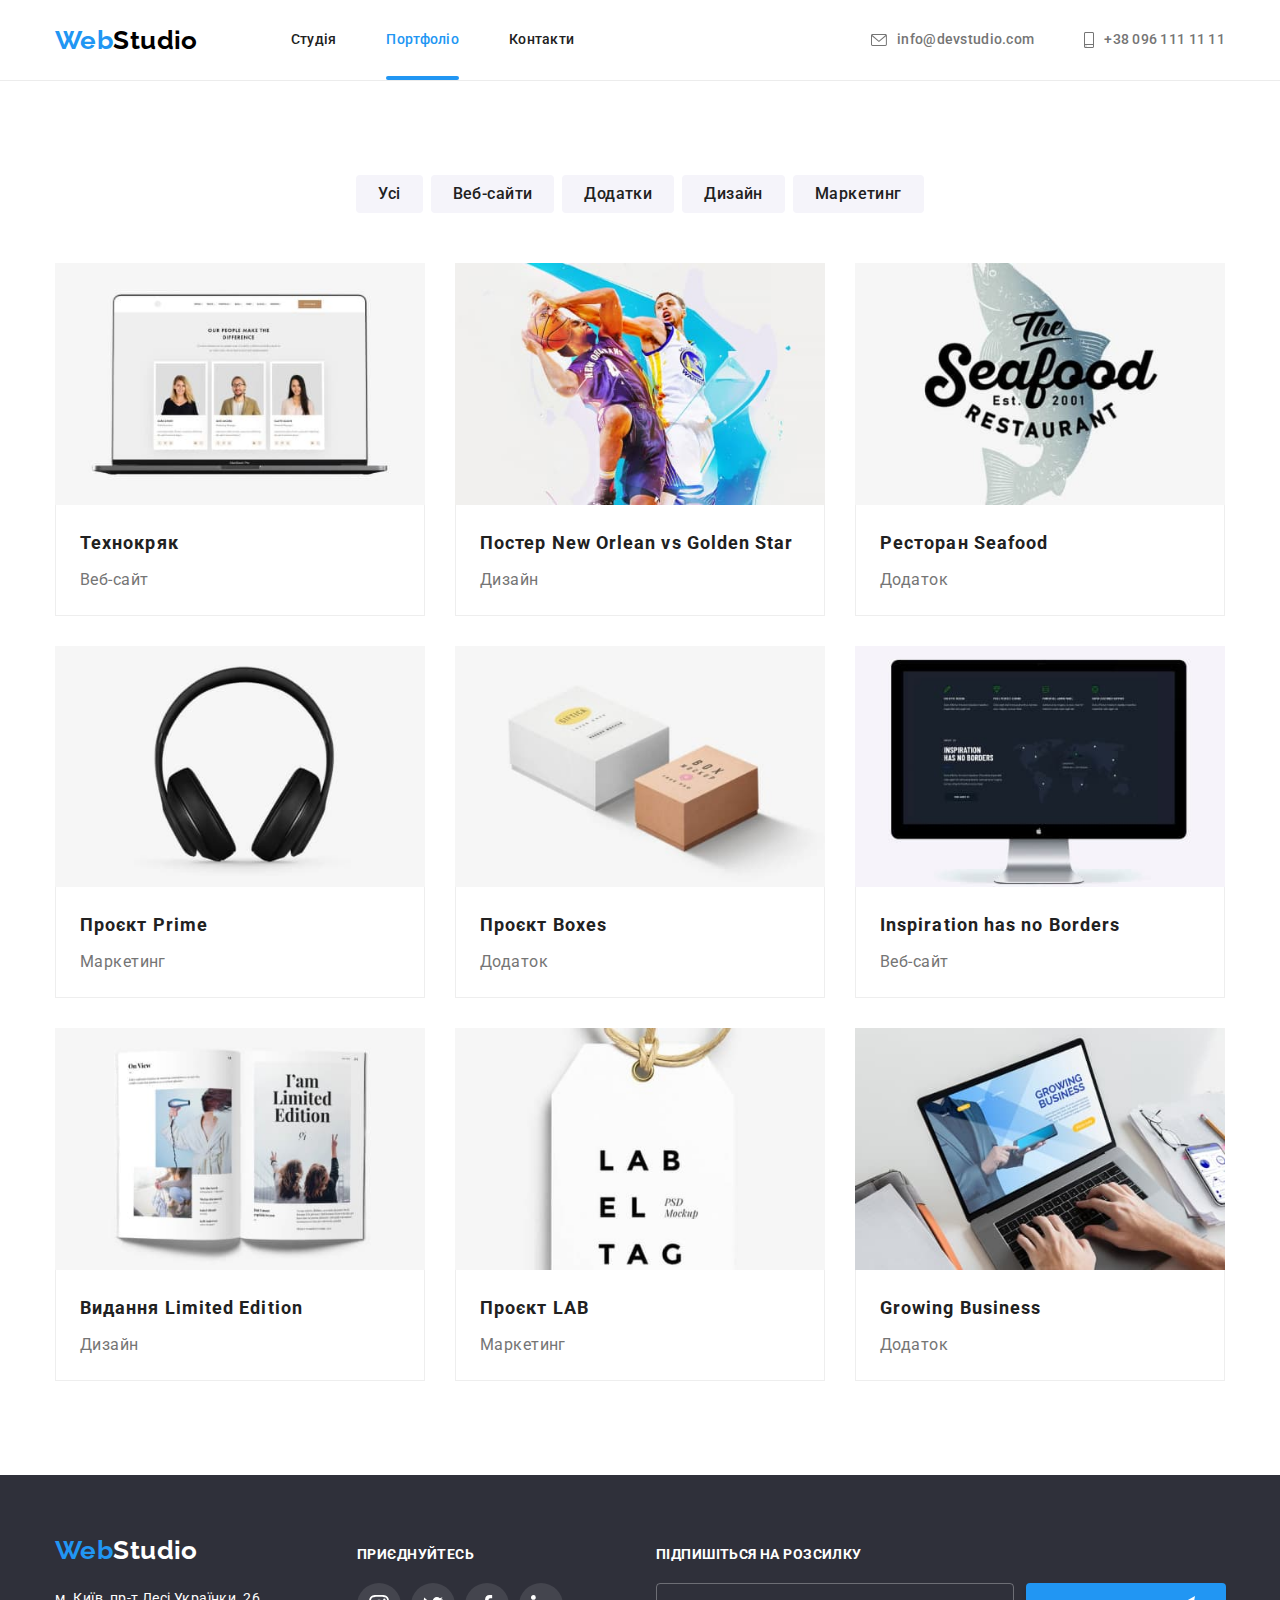
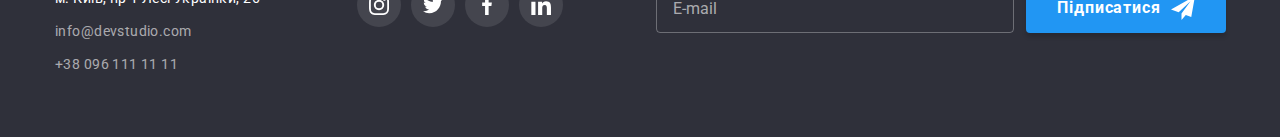
==== commit bdd967ea: "images fix" ====
--- a/portfolio.html
+++ b/portfolio.html
@@ -108,8 +108,8 @@
                   <img
                     src="./images/portfolio/portfolio-1.jpg"
                     alt="веб-сайт технокряк на ноутбуці"
-                    class="block"
-                    width="370"
+                    class="gallery__image block"
+                    width="450"
                     height="294"
                   />
                   <div class="gallery__overlay">
@@ -132,8 +132,8 @@
                   <img
                     src="./images/portfolio/portfolio-2.jpg"
                     alt="баскетболісти у грі"
-                    class="block"
-                    width="370"
+                    class="gallery__image block"
+                    width="450"
                     height="294"
                   />
                   <div class="gallery__overlay">
@@ -156,8 +156,8 @@
                   <img
                     src="./images/portfolio/portfolio-3.jpg"
                     alt="логотип ресторану"
-                    class="block"
-                    width="370"
+                    class="gallery__image block"
+                    width="450"
                     height="294"
                   />
                   <div class="gallery__overlay">
@@ -180,8 +180,8 @@
                   <img
                     src="./images/portfolio/portfolio-4.jpg"
                     alt="навушники"
-                    class="block"
-                    width="370"
+                    class="gallery__image block"
+                    width="450"
                     height="294"
                   />
                   <div class="gallery__overlay">
@@ -204,8 +204,8 @@
                   <img
                     src="./images/portfolio/portfolio-5.jpg"
                     alt="дві коробки"
-                    class="block"
-                    width="370"
+                    class="gallery__image block"
+                    width="450"
                     height="294"
                   />
                   <div class="gallery__overlay">
@@ -228,8 +228,8 @@
                   <img
                     src="./images/portfolio/portfolio-6.jpg"
                     alt="веб-сайт на комп'ютері"
-                    class="block"
-                    width="370"
+                    class="gallery__image block"
+                    width="450"
                     height="294"
                   />
                   <div class="gallery__overlay">
@@ -252,8 +252,8 @@
                   <img
                     src="./images/portfolio/portfolio-7.jpg"
                     alt="сторінки журналу"
-                    class="block"
-                    width="370"
+                    class="gallery__image block"
+                    width="450"
                     height="294"
                   />
                   <div class="gallery__overlay">
@@ -276,8 +276,8 @@
                   <img
                     src="./images/portfolio/portfolio-8.jpg"
                     alt="етикетка з надписом"
-                    class="block"
-                    width="370"
+                    class="gallery__image block"
+                    width="450"
                     height="294"
                   />
                   <div class="gallery__overlay">
@@ -300,8 +300,8 @@
                   <img
                     src="./images/portfolio/portfolio-9.jpg"
                     alt="додаток на ноутбуці"
-                    class="block"
-                    width="370"
+                    class="gallery__image block"
+                    width="450"
                     height="294"
                   />
                   <div class="gallery__overlay">
--- a/css/main.min.css
+++ b/css/main.min.css
@@ -1 +1 @@
-@-webkit-keyframes fadeIn{0%{-webkit-transform:scale(2);transform:scale(2);opacity:0}100%{-webkit-transform:scale(1);transform:scale(1);opacity:1}}@keyframes fadeIn{0%{-webkit-transform:scale(2);transform:scale(2);opacity:0}100%{-webkit-transform:scale(1);transform:scale(1);opacity:1}}@-webkit-keyframes fadeOut{0%{opacity:1}100%{opacity:0}}@keyframes fadeOut{0%{opacity:1}100%{opacity:0}}@-webkit-keyframes jumpOut{0%{-webkit-transform:translate(-50%, -50%) scale(1, 1);transform:translate(-50%, -50%) scale(1, 1)}20%{-webkit-transform:translate(-50%, -35%) scale(1.25, 0.8);transform:translate(-50%, -35%) scale(1.25, 0.8)}100%{-webkit-transform:translate(-50%, -200%) scale(0.5, 2);transform:translate(-50%, -200%) scale(0.5, 2)}}@keyframes jumpOut{0%{-webkit-transform:translate(-50%, -50%) scale(1, 1);transform:translate(-50%, -50%) scale(1, 1)}20%{-webkit-transform:translate(-50%, -35%) scale(1.25, 0.8);transform:translate(-50%, -35%) scale(1.25, 0.8)}100%{-webkit-transform:translate(-50%, -200%) scale(0.5, 2);transform:translate(-50%, -200%) scale(0.5, 2)}}body{background-color:#fff;color:#212121;font-family:"Roboto",sans-serif;font-size:14px;line-height:1.71;letter-spacing:.03em}body::-webkit-scrollbar{display:none}*{outline:1px solid coral}h1,h2,h3,ul,p{margin:0}.list{list-style:none;padding:0}.link{text-decoration:none}.section{padding:60px 0}@media screen and (min-width: 1200px){.section{padding:94px 0}}.container{margin:0 auto;padding:0 15px}@media screen and (min-width: 480px){.container{width:480px}}@media screen and (min-width: 768px){.container{width:768px}}@media screen and (min-width: 1200px){.container{width:1200px}}.block{display:block}.icon-box{display:-webkit-box;display:-ms-flexbox;display:flex;-webkit-box-pack:center;-ms-flex-pack:center;justify-content:center;-webkit-box-align:center;-ms-flex-align:center;align-items:center}.visually-hidden{position:absolute;white-space:nowrap;width:1px;height:1px;overflow:hidden;border:0;padding:0;clip:rect(0 0 0 0);-webkit-clip-path:inset(50%);clip-path:inset(50%);margin:-1px}.feedback__button,.subscribe__button,.hero__button{width:200px;padding:10px 15px;background-color:#2196f3;color:#fff;border:none;border-radius:4px;-webkit-box-shadow:0px 4px 4px rgba(0,0,0,.1490196078);box-shadow:0px 4px 4px rgba(0,0,0,.1490196078);cursor:pointer;font-family:inherit;font-weight:700;font-size:16px;line-height:1.88;text-align:center;letter-spacing:.06em;-webkit-transition:background-color 250ms cubic-bezier(0.4, 0, 0.2, 1);transition:background-color 250ms cubic-bezier(0.4, 0, 0.2, 1)}.feedback__button:hover,.subscribe__button:hover,.hero__button:hover,.feedback__button:focus,.subscribe__button:focus,.hero__button:focus{background-color:#188ce8}.header{border-bottom:1px solid #ececec}.header__container{position:relative;display:-webkit-box;display:-ms-flexbox;display:flex;-webkit-box-align:center;-ms-flex-align:center;align-items:center;min-height:60px}@media screen and (min-width: 768px){.header{min-height:80px}}.header__button{position:absolute;top:10px;right:15px;z-index:2;width:40px;height:40px;padding:0;background-color:rgba(0,0,0,0);color:#212121;border:none;cursor:pointer}@media screen and (min-width: 768px){.header__button{display:none}}.header__button:hover,.header__button:focus{color:#2196f3}.header__icon{position:absolute;top:0;left:0;fill:currentColor;-webkit-transition:opacity 250ms cubic-bezier(0.4, 0, 0.2, 1);transition:opacity 250ms cubic-bezier(0.4, 0, 0.2, 1)}.header__icon[aria-expanded=false]{opacity:1}.header__icon[aria-expanded=false]+.header__icon{opacity:0}.header__icon[aria-expanded=true]{opacity:0}.header__icon[aria-expanded=true]+.header__icon{opacity:1}@media screen and (max-width: 767px){.header__burger{display:none;position:absolute;top:0;left:0;z-index:1;-webkit-box-orient:vertical;-webkit-box-direction:normal;-ms-flex-direction:column;flex-direction:column;width:100%;height:796px;padding:48px 0 48px 40px;background-color:#fff;-webkit-box-shadow:0px 4px 8px rgba(0,0,0,.0392156863),0px 2px 4px rgba(0,0,0,.0784313725),0px 1px 3px rgba(0,0,0,.1607843137);box-shadow:0px 4px 8px rgba(0,0,0,.0392156863),0px 2px 4px rgba(0,0,0,.0784313725),0px 1px 3px rgba(0,0,0,.1607843137)}.header__burger.is-open{display:-webkit-box;display:-ms-flexbox;display:flex}}@media screen and (min-width: 768px){.header__burger{display:-webkit-box;display:-ms-flexbox;display:flex;-webkit-box-orient:horizontal;-webkit-box-direction:normal;-ms-flex-direction:row;flex-direction:row;-webkit-box-align:center;-ms-flex-align:center;align-items:center;-webkit-box-flex:1;-ms-flex-positive:1;flex-grow:1}}.logo{color:#000;font-family:"Raleway",sans-serif;font-weight:700;font-size:24px;line-height:1.17}@media screen and (min-width: 1200px){.logo{font-size:26px;line-height:1.19}}.logo--accent{color:#2196f3}@media screen and (min-width: 768px){.nav{display:-webkit-box;display:-ms-flexbox;display:flex;-webkit-box-align:center;-ms-flex-align:center;align-items:center}}.nav__logo{margin-right:93px}@media screen and (min-width: 768px){.nav__list{display:-webkit-box;display:-ms-flexbox;display:flex;height:100%}}@media screen and (max-width: 767px){.nav__item:not(:last-child){margin-bottom:32px}}@media screen and (min-width: 768px){.nav__item{display:-webkit-box;display:-ms-flexbox;display:flex}.nav__item:not(:last-child){margin-right:50px}}.nav__link{position:relative;color:inherit;font-weight:500;font-size:40px;line-height:1.17;letter-spacing:.02em;-webkit-transition:color 250ms cubic-bezier(0.4, 0, 0.2, 1);transition:color 250ms cubic-bezier(0.4, 0, 0.2, 1)}@media screen and (min-width: 768px){.nav__link{padding:32px 0;font-size:14px;line-height:1.14}}.nav__link:hover,.nav__link:focus{color:#2196f3}.nav__link--current{color:#2196f3}@media screen and (min-width: 768px){.nav__link--current::after{content:"";position:absolute;bottom:0;display:block;width:100%;height:4px;background-color:#2196f3;border-radius:2px}}.contacts-header{display:-webkit-box;display:-ms-flexbox;display:flex}@media screen and (max-width: 767px){.contacts-header{-webkit-box-orient:vertical;-webkit-box-direction:reverse;-ms-flex-direction:column-reverse;flex-direction:column-reverse;margin-top:auto;margin-bottom:64px}}@media screen and (min-width: 768px)and (max-width: 1199px){.contacts-header{-webkit-box-orient:vertical;-webkit-box-direction:normal;-ms-flex-direction:column;flex-direction:column;-webkit-box-align:start;-ms-flex-align:start;align-items:flex-start;margin-left:auto}}@media screen and (min-width: 1200px){.contacts-header{margin-left:auto}}.contacts-header__icon{margin-right:10px;fill:currentColor}@media screen and (max-width: 767px){.contacts-header__icon{display:none}}@media screen and (max-width: 767px){.contacts-header__item:not(:last-child){margin-top:32px}}@media screen and (min-width: 768px)and (max-width: 1199px){.contacts-header__item:not(:last-child){margin-bottom:10px}}@media screen and (min-width: 1200px){.contacts-header__item:not(:last-child){margin-right:50px}}.contacts-header__link{display:-webkit-box;display:-ms-flexbox;display:flex;-webkit-box-align:center;-ms-flex-align:center;align-items:center;color:#757575;font-weight:500;font-size:24px;line-height:1.17;letter-spacing:.02em;-webkit-transition:color 250ms cubic-bezier(0.4, 0, 0.2, 1);transition:color 250ms cubic-bezier(0.4, 0, 0.2, 1)}@media screen and (min-width: 768px){.contacts-header__link{font-size:14px;line-height:1.14}.contacts-header__link:hover,.contacts-header__link:focus{color:#2196f3}}@media screen and (max-width: 767px){.contacts-header__link[href^=tel]{color:#2196f3;font-size:min(34px,10vw);white-space:nowrap}}.social-burger{display:-webkit-box;display:-ms-flexbox;display:flex;-ms-flex-wrap:wrap;flex-wrap:wrap;row-gap:10px}@media screen and (min-width: 768px){.social-burger{display:none}}.social-burger__link{display:-webkit-box;display:-ms-flexbox;display:flex;color:#2196f3;font-weight:500;font-size:18px;line-height:1.22;letter-spacing:.02em}.social-burger__item:not(:last-child){margin-right:10px;padding-right:10px;border-right:1px solid rgba(33,33,33,.2)}.hero{max-width:1600px;height:400px;margin:auto;padding:118px 0;background-color:#c4c4c4;background-image:-webkit-gradient(linear, left top, left bottom, from(rgba(47, 48, 58, 0.4)), to(rgba(47, 48, 58, 0.4))),url(../images/index/hero.jpg);background-image:linear-gradient(rgba(47, 48, 58, 0.4), rgba(47, 48, 58, 0.4)),url(../images/index/hero.jpg);background-repeat:no-repeat;background-position:center;background-size:cover}@media screen and (min-width: 1200px){.hero{height:600px;padding:200px 0}}.hero__container{display:-webkit-box;display:-ms-flexbox;display:flex;-webkit-box-orient:vertical;-webkit-box-direction:normal;-ms-flex-direction:column;flex-direction:column;-webkit-box-pack:center;-ms-flex-pack:center;justify-content:center;-webkit-box-align:center;-ms-flex-align:center;align-items:center}.hero__title{max-width:360px;margin-bottom:30px;color:#fff;font-weight:900;font-size:26px;line-height:1.62;text-align:center;letter-spacing:.06em;text-transform:uppercase}@media screen and (min-width: 1200px){.hero__title{max-width:696px;font-size:44px;line-height:1.36}}@media screen and (min-width: 1200px){.hero__button{width:216px}}@media screen and (min-width: 768px){.features__list{display:-webkit-box;display:-ms-flexbox;display:flex;-ms-flex-wrap:wrap;flex-wrap:wrap}}.features__icon-box{width:100%;height:120px;margin-bottom:30px;background-color:#f5f4fa;border-radius:4px}.features__title{margin-bottom:10px;font-weight:700;font-size:inherit;line-height:1.14;text-transform:uppercase}.features__text{color:#757575}@media screen and (max-width: 767px){.features__item{max-width:450px}.features__item:not(:last-child){margin-bottom:30px}}@media screen and (min-width: 768px)and (max-width: 1199px){.features__item{width:354px}.features__item:nth-child(2n+1){margin-right:30px}.features__item:not(:nth-last-child(-n+2)){margin-bottom:30px}}@media screen and (min-width: 1200px){.features__item{width:270px}.features__item:not(:last-child){margin-right:30px}}@media screen and (max-width: 1199px){.whatwedo{display:none}}.whatwedo__section{padding-bottom:94px}.whatwedo__title{margin-bottom:50px;font-weight:700;font-size:36px;line-height:1.17;text-align:center}.whatwedo__list{display:-webkit-box;display:-ms-flexbox;display:flex}.whatwedo__overlay{position:absolute;bottom:0;width:100%;min-height:70px;padding:27px 15px;background-color:rgba(47,48,58,.8)}.whatwedo__text{color:#fff;font-weight:700;font-size:14px;line-height:1.14;text-align:center;text-transform:uppercase}.whatwedo__item{position:relative}.whatwedo__item:not(:last-child){margin-right:30px}.team{background-color:#f5f4fa}.team__title{margin-bottom:30px;font-weight:700;font-size:28px;line-height:1.18;text-align:center}@media screen and (min-width: 1200px){.team__title{font-size:36px;line-height:1.17;margin-bottom:50px}}@media screen and (min-width: 768px){.team__list{display:-webkit-box;display:-ms-flexbox;display:flex;-ms-flex-wrap:wrap;flex-wrap:wrap}}.team__box{display:-webkit-box;display:-ms-flexbox;display:flex;-webkit-box-orient:vertical;-webkit-box-direction:normal;-ms-flex-direction:column;flex-direction:column;-webkit-box-align:center;-ms-flex-align:center;align-items:center;padding:30px 0;text-align:center}.team__name{margin-bottom:10px;font-weight:500;font-size:16px;line-height:1.19}.team__prof{margin-bottom:16px;color:#757575;font-size:16px;line-height:1.19}.team__item{background-color:#fff;-webkit-box-shadow:0px 1px 3px rgba(0,0,0,.1215686275),0px 1px 1px rgba(0,0,0,.1411764706),0px 2px 1px rgba(0,0,0,.2);box-shadow:0px 1px 3px rgba(0,0,0,.1215686275),0px 1px 1px rgba(0,0,0,.1411764706),0px 2px 1px rgba(0,0,0,.2);border-radius:0px 0px 4px 4px}@media screen and (max-width: 767px){.team__item{max-width:450px}.team__item:not(:last-child){margin-bottom:30px}}@media screen and (min-width: 768px)and (max-width: 1199px){.team__item{width:354px}.team__item:nth-child(2n+1){margin-right:30px}.team__item:not(:nth-last-child(-n+2)){margin-bottom:30px}}@media screen and (min-width: 1200px){.team__item{width:270px}.team__item:not(:last-child){margin-right:30px}}.social{display:-webkit-box;display:-ms-flexbox;display:flex}.social__icon{fill:currentColor}.social__item:not(:last-child){margin-right:10px}.social__icon-box{width:44px;height:44px;border-radius:50%;color:#afb1b8;-webkit-transition:background-color 250ms cubic-bezier(0.4, 0, 0.2, 1),color 250ms cubic-bezier(0.4, 0, 0.2, 1);transition:background-color 250ms cubic-bezier(0.4, 0, 0.2, 1),color 250ms cubic-bezier(0.4, 0, 0.2, 1)}.social__icon-box--dark{background-color:rgba(255,255,255,.1019607843);color:#fff}.social__icon-box:hover,.social__icon-box:focus{background-color:#2196f3;color:#fff}.clients__title{margin-bottom:30px;font-weight:700;font-size:28px;line-height:1.18;text-align:center}@media screen and (min-width: 1200px){.clients__title{font-size:36px;line-height:1.17;margin-bottom:50px}}.clients__list{display:-webkit-box;display:-ms-flexbox;display:flex;-webkit-box-pack:center;-ms-flex-pack:center;justify-content:center;-ms-flex-wrap:wrap;flex-wrap:wrap;row-gap:30px}@media screen and (max-width: 479px){.clients__list{-webkit-box-orient:vertical;-webkit-box-direction:normal;-ms-flex-direction:column;flex-direction:column;-webkit-box-align:center;-ms-flex-align:center;align-items:center}}.clients__icon{fill:currentColor}@media screen and (max-width: 479px){.clients__item{margin-right:0}}@media screen and (min-width: 480px)and (max-width: 767px){.clients__item:nth-child(2n+1){margin-right:30px}}@media screen and (min-width: 768px)and (max-width: 1199px){.clients__item:not(:nth-child(3n)){margin-right:30px}}@media screen and (min-width: 1200px){.clients__item:not(:last-child){margin-right:30px}}.clients__icon-box{width:210px;height:92px;color:#afb1b8;border:1px solid #afb1b8;border-radius:4px;-webkit-transition:color 250ms cubic-bezier(0.4, 0, 0.2, 1),border 250ms cubic-bezier(0.4, 0, 0.2, 1);transition:color 250ms cubic-bezier(0.4, 0, 0.2, 1),border 250ms cubic-bezier(0.4, 0, 0.2, 1)}@media screen and (min-width: 768px){.clients__icon-box{width:226px}}@media screen and (min-width: 1200px){.clients__icon-box{width:170px}}.clients__icon-box:hover,.clients__icon-box:focus{color:#2196f3;border:1px solid #2196f3}.filter{display:-webkit-box;display:-ms-flexbox;display:flex;-ms-flex-wrap:wrap;flex-wrap:wrap;row-gap:15px;margin-bottom:50px}@media screen and (min-width: 768px){.filter{-webkit-box-pack:center;-ms-flex-pack:center;justify-content:center}}.filter__item:not(:last-child){margin-right:8px}.filter__button{padding:6px 22px;background-color:#f5f4fa;color:inherit;border:none;border-radius:4px;cursor:pointer;font-family:inherit;font-weight:500;font-size:16px;line-height:1.62;text-align:center;letter-spacing:inherit;-webkit-transition:background-color 250ms cubic-bezier(0.4, 0, 0.2, 1),color 250ms cubic-bezier(0.4, 0, 0.2, 1),-webkit-box-shadow 250ms cubic-bezier(0.4, 0, 0.2, 1);transition:background-color 250ms cubic-bezier(0.4, 0, 0.2, 1),color 250ms cubic-bezier(0.4, 0, 0.2, 1),-webkit-box-shadow 250ms cubic-bezier(0.4, 0, 0.2, 1);transition:background-color 250ms cubic-bezier(0.4, 0, 0.2, 1),color 250ms cubic-bezier(0.4, 0, 0.2, 1),box-shadow 250ms cubic-bezier(0.4, 0, 0.2, 1);transition:background-color 250ms cubic-bezier(0.4, 0, 0.2, 1),color 250ms cubic-bezier(0.4, 0, 0.2, 1),box-shadow 250ms cubic-bezier(0.4, 0, 0.2, 1),-webkit-box-shadow 250ms cubic-bezier(0.4, 0, 0.2, 1)}.filter__button:hover,.filter__button:focus{background-color:#2196f3;color:#fff;-webkit-box-shadow:0px 3px 1px rgba(0,0,0,.1019607843),0px 1px 2px rgba(0,0,0,.0784313725),0px 2px 2px rgba(0,0,0,.1215686275);box-shadow:0px 3px 1px rgba(0,0,0,.1019607843),0px 1px 2px rgba(0,0,0,.0784313725),0px 2px 2px rgba(0,0,0,.1215686275)}@media screen and (min-width: 768px){.gallery__list{display:-webkit-box;display:-ms-flexbox;display:flex;-ms-flex-wrap:wrap;flex-wrap:wrap}}.gallery__thumb{position:relative;overflow:hidden}.gallery__overlay{position:absolute;top:0;left:0;display:-webkit-box;display:-ms-flexbox;display:flex;-webkit-box-align:center;-ms-flex-align:center;align-items:center;height:100%;padding:0 24px;background-color:rgba(33,150,243,.9019607843);-webkit-transform:translateY(100%);transform:translateY(100%);-webkit-transition:-webkit-transform 250ms cubic-bezier(0.4, 0, 0.2, 1);transition:-webkit-transform 250ms cubic-bezier(0.4, 0, 0.2, 1);transition:transform 250ms cubic-bezier(0.4, 0, 0.2, 1);transition:transform 250ms cubic-bezier(0.4, 0, 0.2, 1), -webkit-transform 250ms cubic-bezier(0.4, 0, 0.2, 1)}.gallery__overlay-text{color:#fff;font-size:18px;line-height:1.56}.gallery__descr{padding:20px 24px;border-right:1px solid #eee;border-bottom:1px solid #eee;border-left:1px solid #eee}.gallery__title{margin-bottom:4px;color:#212121;font-weight:700;font-size:18px;line-height:2;letter-spacing:.06em}.gallery__category{color:#757575;font-size:16px;line-height:1.88}@media screen and (max-width: 767px){.gallery__item{max-width:450px}.gallery__item:not(:last-child){margin-bottom:30px}}@media screen and (min-width: 768px)and (max-width: 1199px){.gallery__item{width:354px}.gallery__item:nth-child(2n+1){margin-right:30px}.gallery__item:not(:nth-last-child(-n+2)){margin-bottom:30px}}@media screen and (min-width: 1200px){.gallery__item{width:370px}.gallery__item:not(:nth-child(3n)){margin-right:30px}.gallery__item:not(:nth-last-child(-n+3)){margin-bottom:30px}}.gallery__link{display:block;-webkit-transition:-webkit-box-shadow 250ms cubic-bezier(0.4, 0, 0.2, 1);transition:-webkit-box-shadow 250ms cubic-bezier(0.4, 0, 0.2, 1);transition:box-shadow 250ms cubic-bezier(0.4, 0, 0.2, 1);transition:box-shadow 250ms cubic-bezier(0.4, 0, 0.2, 1), -webkit-box-shadow 250ms cubic-bezier(0.4, 0, 0.2, 1)}.gallery__link:hover,.gallery__link:focus{-webkit-box-shadow:0px 1px 1px rgba(0,0,0,.1215686275),0px 4px 4px rgba(0,0,0,.0588235294),1px 4px 6px rgba(0,0,0,.1607843137);box-shadow:0px 1px 1px rgba(0,0,0,.1215686275),0px 4px 4px rgba(0,0,0,.0588235294),1px 4px 6px rgba(0,0,0,.1607843137)}.gallery__link:hover .gallery__overlay,.gallery__link:focus .gallery__overlay{-webkit-transform:translateY(0%);transform:translateY(0%)}.footer{padding:60px 0;background-color:#2f303a}.footer__container{display:-webkit-box;display:-ms-flexbox;display:flex}@media screen and (max-width: 767px){.footer__container{-webkit-box-orient:vertical;-webkit-box-direction:normal;-ms-flex-direction:column;flex-direction:column;-webkit-box-align:center;-ms-flex-align:center;align-items:center;text-align:center}}@media screen and (min-width: 768px)and (max-width: 1199px){.footer__container{-ms-flex-pack:distribute;justify-content:space-around;-webkit-box-align:baseline;-ms-flex-align:baseline;align-items:baseline;-ms-flex-wrap:wrap;flex-wrap:wrap;row-gap:60px;text-align:center}}@media screen and (min-width: 1200px){.footer__container{-webkit-box-align:baseline;-ms-flex-align:baseline;align-items:baseline}}.footer__logo{color:#fff}.footer__title{color:#fff;font-weight:700;line-height:1.14;text-transform:uppercase;margin-bottom:20px}@media screen and (max-width: 767px){.footer__item:not(:last-child){margin-bottom:60px}.footer__item:last-child{width:100%}}@media screen and (min-width: 1200px){.footer__item:nth-child(1){margin-right:70px}.footer__item:nth-child(2){margin-right:93px}}.contacts-footer{width:232px;margin-top:20px;font-style:normal}.contacts-footer__gmaps-link{color:#fff}.contacts-footer__item{display:-webkit-box;display:-ms-flexbox;display:flex;-webkit-box-pack:center;-ms-flex-pack:center;justify-content:center}@media screen and (min-width: 1200px){.contacts-footer__item{-webkit-box-pack:start;-ms-flex-pack:start;justify-content:flex-start}}.contacts-footer__item:not(:last-child){margin-bottom:9px}.contacts-footer__link{color:rgba(255,255,255,.6);-webkit-transition:color 250ms cubic-bezier(0.4, 0, 0.2, 1);transition:color 250ms cubic-bezier(0.4, 0, 0.2, 1)}.contacts-footer__link:hover,.contacts-footer__link:focus{color:#fff}.subscribe{display:-webkit-box;display:-ms-flexbox;display:flex;-webkit-box-orient:vertical;-webkit-box-direction:normal;-ms-flex-direction:column;flex-direction:column;-webkit-box-align:center;-ms-flex-align:center;align-items:center}@media screen and (min-width: 1200px){.subscribe{-webkit-box-orient:horizontal;-webkit-box-direction:normal;-ms-flex-direction:row;flex-direction:row}}@media screen and (max-width: 767px){.subscribe__label{width:100%}}.subscribe__button{display:-webkit-box;display:-ms-flexbox;display:flex;-webkit-box-pack:center;-ms-flex-pack:center;justify-content:center;-webkit-box-align:center;-ms-flex-align:center;align-items:center}@media screen and (min-width: 1200px){.subscribe__button{margin-left:12px}}.subscribe__icon{margin-left:10px;fill:currentColor}.subscribe__field{display:block;width:100%;height:50px;margin-bottom:20px;padding:15px 16px;background-color:rgba(0,0,0,0);color:#fff;border:1px solid rgba(255,255,255,.3019607843);border-radius:4px;font-size:16px;line-height:1.25}@media screen and (min-width: 768px){.subscribe__field{width:450px}}@media screen and (min-width: 1200px){.subscribe__field{width:358px;margin-bottom:0}}.subscribe__field::-webkit-input-placeholder{color:rgba(255,255,255,.6)}.subscribe__field::-moz-placeholder{color:rgba(255,255,255,.6)}.subscribe__field:-ms-input-placeholder{color:rgba(255,255,255,.6)}.subscribe__field::-ms-input-placeholder{color:rgba(255,255,255,.6)}.subscribe__field::placeholder{color:rgba(255,255,255,.6)}.modal{position:absolute;top:50%;left:50%;min-width:calc(100vw - 30px);min-height:609px;padding:40px;background-color:#fff;-webkit-box-shadow:0px 1px 3px rgba(0,0,0,.1215686275),0px 1px 1px rgba(0,0,0,.1411764706),0px 2px 1px rgba(0,0,0,.2);box-shadow:0px 1px 3px rgba(0,0,0,.1215686275),0px 1px 1px rgba(0,0,0,.1411764706),0px 2px 1px rgba(0,0,0,.2);border-radius:4px;-webkit-transform:translate(-50%, -50%);transform:translate(-50%, -50%)}@media screen and (min-width: 480px){.modal{min-width:450px;width:450px}}@media screen and (min-width: 1200px){.modal{min-width:528px;min-height:581px}}.modal--close-anim{-webkit-animation:jumpOut 550ms cubic-bezier(1, -0.25, 0.75, 1);animation:jumpOut 550ms cubic-bezier(1, -0.25, 0.75, 1)}.modal__button{position:absolute;top:8px;right:8px;display:-webkit-box;display:-ms-flexbox;display:flex;-webkit-box-pack:center;-ms-flex-pack:center;justify-content:center;-webkit-box-align:center;-ms-flex-align:center;align-items:center;width:30px;height:30px;padding:0;cursor:pointer;background-color:rgba(0,0,0,0);border:1px solid rgba(0,0,0,.1019607843);border-radius:50%;-webkit-transition:fill 250ms cubic-bezier(0.4, 0, 0.2, 1);transition:fill 250ms cubic-bezier(0.4, 0, 0.2, 1)}.modal__button:hover,.modal__button:focus{fill:#2196f3}.modal__backdrop{position:fixed;top:0;left:0;width:100%;height:100%;z-index:1;background-color:rgba(0,0,0,.2);visibility:hidden;pointer-events:none}.modal__backdrop--visible{visibility:visible;pointer-events:auto;-webkit-animation:fadeIn 250ms cubic-bezier(0.4, 0, 0.2, 1);animation:fadeIn 250ms cubic-bezier(0.4, 0, 0.2, 1)}.modal__backdrop--close-anim{-webkit-animation:fadeOut 550ms cubic-bezier(1, -0.25, 0.75, 1);animation:fadeOut 550ms cubic-bezier(1, -0.25, 0.75, 1)}.feedback{display:-webkit-box;display:-ms-flexbox;display:flex;-webkit-box-orient:vertical;-webkit-box-direction:normal;-ms-flex-direction:column;flex-direction:column;-webkit-box-align:center;-ms-flex-align:center;align-items:center}.feedback__title{margin-bottom:12px;font-weight:700;font-size:20px;line-height:1.5;text-align:center}.feedback__field{margin-top:4px;padding:11px 12px 11px 42px;color:#212121;border:1px solid rgba(33,33,33,.2);border-radius:4px;outline:none;font-size:14px;letter-spacing:.03em;-webkit-transition:border-color 250ms cubic-bezier(0.4, 0, 0.2, 1);transition:border-color 250ms cubic-bezier(0.4, 0, 0.2, 1)}.feedback__icon{position:absolute;top:50%;left:12px;fill:#212121;-webkit-transition:fill 250ms cubic-bezier(0.4, 0, 0.2, 1);transition:fill 250ms cubic-bezier(0.4, 0, 0.2, 1)}.feedback__accept{position:relative;margin-bottom:30px;padding-left:24px;color:#757575;font-size:12px;line-height:1.17;-webkit-user-select:none;-moz-user-select:none;-ms-user-select:none;user-select:none}@media screen and (min-width: 1200px){.feedback__accept{font-size:14px;line-height:1.71}}.feedback__label{position:relative;display:-webkit-box;display:-ms-flexbox;display:flex;-webkit-box-orient:vertical;-webkit-box-direction:normal;-ms-flex-direction:column;flex-direction:column;width:100%;margin-bottom:10px;color:#757575;font-size:12px;line-height:1.17;letter-spacing:.01em}.feedback__label:nth-last-of-type(2){margin-bottom:20px}.feedback__label:focus-within .feedback__field{border-color:#2196f3}.feedback__label:focus-within .feedback__icon{fill:#2196f3}.feedback__label:focus-within .feedback__area{border-color:#2196f3}.feedback__area{margin-top:4px;padding:12px 16px;color:#212121;border:1px solid rgba(33,33,33,.2);border-radius:4px;outline:none;resize:none;font-size:14px;line-height:1.14;letter-spacing:.03em;-webkit-transition:border-color 250ms cubic-bezier(0.4, 0, 0.2, 1);transition:border-color 250ms cubic-bezier(0.4, 0, 0.2, 1)}.feedback__area::-webkit-input-placeholder{color:rgba(117,117,117,.5019607843);font-size:14px;line-height:1.14;letter-spacing:.03em}.feedback__area::-moz-placeholder{color:rgba(117,117,117,.5019607843);font-size:14px;line-height:1.14;letter-spacing:.03em}.feedback__area:-ms-input-placeholder{color:rgba(117,117,117,.5019607843);font-size:14px;line-height:1.14;letter-spacing:.03em}.feedback__area::-ms-input-placeholder{color:rgba(117,117,117,.5019607843);font-size:14px;line-height:1.14;letter-spacing:.03em}.feedback__area::placeholder{color:rgba(117,117,117,.5019607843);font-size:14px;line-height:1.14;letter-spacing:.03em}.feedback__checkbox{position:absolute;white-space:nowrap;width:1px;height:1px;overflow:hidden;border:0;padding:0;clip:rect(0 0 0 0);-webkit-clip-path:inset(50%);clip-path:inset(50%);margin:-1px}.feedback__checkbox:checked~.feedback__checkbox--off{opacity:0}.feedback__checkbox:checked~.feedback__checkbox--on{opacity:1}.feedback__checkbox--off{position:absolute;top:50%;left:0;opacity:1;pointer-events:none;-webkit-transform:translateY(-50%);transform:translateY(-50%);-webkit-transition:opacity 250ms cubic-bezier(0.4, 0, 0.2, 1);transition:opacity 250ms cubic-bezier(0.4, 0, 0.2, 1)}.feedback__checkbox--on{position:absolute;top:50%;left:0;opacity:0;pointer-events:none;-webkit-transform:translateY(-50%);transform:translateY(-50%);-webkit-transition:opacity 250ms cubic-bezier(0.4, 0, 0.2, 1);transition:opacity 250ms cubic-bezier(0.4, 0, 0.2, 1)}.feedback__link{position:relative;color:#2196f3;text-decoration:none}.feedback__link::after{content:"";position:absolute;left:0;bottom:1px;width:100%;height:1px;background-color:#2196f3;-webkit-transform:scaleX(1);transform:scaleX(1);-webkit-transition:-webkit-transform 250ms linear;transition:-webkit-transform 250ms linear;transition:transform 250ms linear;transition:transform 250ms linear, -webkit-transform 250ms linear;-webkit-transform-origin:right;transform-origin:right}.feedback__link:hover::after,.feedback__link:focus::after{-webkit-transform:scaleX(0);transform:scaleX(0);-webkit-transform-origin:left;transform-origin:left}/*# sourceMappingURL=main.min.css.map */+@-webkit-keyframes fadeIn{0%{-webkit-transform:scale(2);transform:scale(2);opacity:0}100%{-webkit-transform:scale(1);transform:scale(1);opacity:1}}@keyframes fadeIn{0%{-webkit-transform:scale(2);transform:scale(2);opacity:0}100%{-webkit-transform:scale(1);transform:scale(1);opacity:1}}@-webkit-keyframes fadeOut{0%{opacity:1}100%{opacity:0}}@keyframes fadeOut{0%{opacity:1}100%{opacity:0}}@-webkit-keyframes jumpOut{0%{-webkit-transform:translate(-50%, -50%) scale(1, 1);transform:translate(-50%, -50%) scale(1, 1)}20%{-webkit-transform:translate(-50%, -35%) scale(1.25, 0.8);transform:translate(-50%, -35%) scale(1.25, 0.8)}100%{-webkit-transform:translate(-50%, -200%) scale(0.5, 2);transform:translate(-50%, -200%) scale(0.5, 2)}}@keyframes jumpOut{0%{-webkit-transform:translate(-50%, -50%) scale(1, 1);transform:translate(-50%, -50%) scale(1, 1)}20%{-webkit-transform:translate(-50%, -35%) scale(1.25, 0.8);transform:translate(-50%, -35%) scale(1.25, 0.8)}100%{-webkit-transform:translate(-50%, -200%) scale(0.5, 2);transform:translate(-50%, -200%) scale(0.5, 2)}}body{background-color:#fff;color:#212121;font-family:"Roboto",sans-serif;font-size:14px;line-height:1.71;letter-spacing:.03em}body::-webkit-scrollbar{display:none}h1,h2,h3,ul,p{margin:0}.list{list-style:none;padding:0}.link{text-decoration:none}.section{padding:60px 0}@media screen and (min-width: 1200px){.section{padding:94px 0}}.container{margin:0 auto;padding:0 15px}@media screen and (min-width: 480px){.container{width:480px}}@media screen and (min-width: 768px){.container{width:768px}}@media screen and (min-width: 1200px){.container{width:1200px}}.block{display:block}.icon-box{display:-webkit-box;display:-ms-flexbox;display:flex;-webkit-box-pack:center;-ms-flex-pack:center;justify-content:center;-webkit-box-align:center;-ms-flex-align:center;align-items:center}.visually-hidden{position:absolute;white-space:nowrap;width:1px;height:1px;overflow:hidden;border:0;padding:0;clip:rect(0 0 0 0);-webkit-clip-path:inset(50%);clip-path:inset(50%);margin:-1px}.feedback__button,.subscribe__button,.hero__button{width:200px;padding:10px 15px;background-color:#2196f3;color:#fff;border:none;border-radius:4px;-webkit-box-shadow:0px 4px 4px rgba(0,0,0,.1490196078);box-shadow:0px 4px 4px rgba(0,0,0,.1490196078);cursor:pointer;font-family:inherit;font-weight:700;font-size:16px;line-height:1.88;text-align:center;letter-spacing:.06em;-webkit-transition:background-color 250ms cubic-bezier(0.4, 0, 0.2, 1);transition:background-color 250ms cubic-bezier(0.4, 0, 0.2, 1)}.feedback__button:hover,.subscribe__button:hover,.hero__button:hover,.feedback__button:focus,.subscribe__button:focus,.hero__button:focus{background-color:#188ce8}.header{border-bottom:1px solid #ececec}.header__container{position:relative;display:-webkit-box;display:-ms-flexbox;display:flex;-webkit-box-align:center;-ms-flex-align:center;align-items:center;min-height:60px}@media screen and (min-width: 768px){.header{min-height:80px}}.header__button{position:absolute;top:10px;right:15px;z-index:2;width:40px;height:40px;padding:0;background-color:rgba(0,0,0,0);color:#212121;border:none;cursor:pointer}@media screen and (min-width: 768px){.header__button{display:none}}.header__button:hover,.header__button:focus{color:#2196f3}.header__icon{position:absolute;top:0;left:0;fill:currentColor;-webkit-transition:opacity 250ms cubic-bezier(0.4, 0, 0.2, 1);transition:opacity 250ms cubic-bezier(0.4, 0, 0.2, 1)}.header__icon[aria-expanded=false]{opacity:1}.header__icon[aria-expanded=false]+.header__icon{opacity:0}.header__icon[aria-expanded=true]{opacity:0}.header__icon[aria-expanded=true]+.header__icon{opacity:1}@media screen and (max-width: 767px){.header__burger{display:none;position:absolute;top:0;left:0;z-index:1;-webkit-box-orient:vertical;-webkit-box-direction:normal;-ms-flex-direction:column;flex-direction:column;width:100%;height:90vh;padding:48px 0 48px 40px;background-color:#fff;-webkit-box-shadow:0px 4px 8px rgba(0,0,0,.0392156863),0px 2px 4px rgba(0,0,0,.0784313725),0px 1px 3px rgba(0,0,0,.1607843137);box-shadow:0px 4px 8px rgba(0,0,0,.0392156863),0px 2px 4px rgba(0,0,0,.0784313725),0px 1px 3px rgba(0,0,0,.1607843137)}.header__burger.is-open{display:-webkit-box;display:-ms-flexbox;display:flex}}@media screen and (min-width: 768px){.header__burger{display:-webkit-box;display:-ms-flexbox;display:flex;-webkit-box-orient:horizontal;-webkit-box-direction:normal;-ms-flex-direction:row;flex-direction:row;-webkit-box-align:center;-ms-flex-align:center;align-items:center;-webkit-box-flex:1;-ms-flex-positive:1;flex-grow:1}}.logo{color:#000;font-family:"Raleway",sans-serif;font-weight:700;font-size:24px;line-height:1.17}@media screen and (min-width: 1200px){.logo{font-size:26px;line-height:1.19}}.logo--accent{color:#2196f3}@media screen and (min-width: 768px){.nav{display:-webkit-box;display:-ms-flexbox;display:flex;-webkit-box-align:center;-ms-flex-align:center;align-items:center}}.nav__logo{margin-right:93px}@media screen and (min-width: 768px){.nav__list{display:-webkit-box;display:-ms-flexbox;display:flex;height:100%}}@media screen and (max-width: 767px){.nav__item:not(:last-child){margin-bottom:32px}}@media screen and (min-width: 768px){.nav__item{display:-webkit-box;display:-ms-flexbox;display:flex}.nav__item:not(:last-child){margin-right:50px}}.nav__link{position:relative;color:inherit;font-weight:500;font-size:40px;line-height:1.17;letter-spacing:.02em;-webkit-transition:color 250ms cubic-bezier(0.4, 0, 0.2, 1);transition:color 250ms cubic-bezier(0.4, 0, 0.2, 1)}@media screen and (min-width: 768px){.nav__link{padding:32px 0;font-size:14px;line-height:1.14}}.nav__link:hover,.nav__link:focus{color:#2196f3}.nav__link--current{color:#2196f3}@media screen and (min-width: 768px){.nav__link--current::after{content:"";position:absolute;bottom:0;display:block;width:100%;height:4px;background-color:#2196f3;border-radius:2px}}.contacts-header{display:-webkit-box;display:-ms-flexbox;display:flex}@media screen and (max-width: 767px){.contacts-header{-webkit-box-orient:vertical;-webkit-box-direction:reverse;-ms-flex-direction:column-reverse;flex-direction:column-reverse;margin-top:auto;margin-bottom:64px}}@media screen and (min-width: 768px)and (max-width: 1199px){.contacts-header{-webkit-box-orient:vertical;-webkit-box-direction:normal;-ms-flex-direction:column;flex-direction:column;-webkit-box-align:start;-ms-flex-align:start;align-items:flex-start;margin-left:auto}}@media screen and (min-width: 1200px){.contacts-header{margin-left:auto}}.contacts-header__icon{margin-right:10px;fill:currentColor}@media screen and (max-width: 767px){.contacts-header__icon{display:none}}@media screen and (max-width: 767px){.contacts-header__item:not(:last-child){margin-top:32px}}@media screen and (min-width: 768px)and (max-width: 1199px){.contacts-header__item:not(:last-child){margin-bottom:10px}}@media screen and (min-width: 1200px){.contacts-header__item:not(:last-child){margin-right:50px}}.contacts-header__link{display:-webkit-box;display:-ms-flexbox;display:flex;-webkit-box-align:center;-ms-flex-align:center;align-items:center;color:#757575;font-weight:500;font-size:24px;line-height:1.17;letter-spacing:.02em;-webkit-transition:color 250ms cubic-bezier(0.4, 0, 0.2, 1);transition:color 250ms cubic-bezier(0.4, 0, 0.2, 1)}@media screen and (min-width: 768px){.contacts-header__link{font-size:14px;line-height:1.14}.contacts-header__link:hover,.contacts-header__link:focus{color:#2196f3}}@media screen and (max-width: 767px){.contacts-header__link[href^=tel]{color:#2196f3;font-size:min(34px,10vw);white-space:nowrap}}.social-burger{display:-webkit-box;display:-ms-flexbox;display:flex;-ms-flex-wrap:wrap;flex-wrap:wrap;row-gap:10px}@media screen and (min-width: 768px){.social-burger{display:none}}.social-burger__link{display:-webkit-box;display:-ms-flexbox;display:flex;color:#2196f3;font-weight:500;font-size:18px;line-height:1.22;letter-spacing:.02em}.social-burger__item:not(:last-child){margin-right:10px;padding-right:10px;border-right:1px solid rgba(33,33,33,.2)}.hero{max-width:1600px;height:400px;margin:auto;padding:118px 0;background-color:#c4c4c4;background-image:-webkit-gradient(linear, left top, left bottom, from(rgba(47, 48, 58, 0.4)), to(rgba(47, 48, 58, 0.4))),url(../images/index/hero.jpg);background-image:linear-gradient(rgba(47, 48, 58, 0.4), rgba(47, 48, 58, 0.4)),url(../images/index/hero.jpg);background-repeat:no-repeat;background-position:center;background-size:cover}@media screen and (min-width: 1200px){.hero{height:600px;padding:200px 0}}.hero__container{display:-webkit-box;display:-ms-flexbox;display:flex;-webkit-box-orient:vertical;-webkit-box-direction:normal;-ms-flex-direction:column;flex-direction:column;-webkit-box-pack:center;-ms-flex-pack:center;justify-content:center;-webkit-box-align:center;-ms-flex-align:center;align-items:center}.hero__title{max-width:360px;margin-bottom:30px;color:#fff;font-weight:900;font-size:26px;line-height:1.62;text-align:center;letter-spacing:.06em;text-transform:uppercase}@media screen and (min-width: 1200px){.hero__title{max-width:696px;font-size:44px;line-height:1.36}}@media screen and (min-width: 1200px){.hero__button{width:216px}}@media screen and (min-width: 768px){.features__list{display:-webkit-box;display:-ms-flexbox;display:flex;-ms-flex-wrap:wrap;flex-wrap:wrap}}.features__icon-box{width:100%;height:120px;margin-bottom:30px;background-color:#f5f4fa;border-radius:4px}.features__title{margin-bottom:10px;font-weight:700;font-size:inherit;line-height:1.14;text-transform:uppercase}.features__text{color:#757575}@media screen and (max-width: 767px){.features__item{max-width:450px}.features__item:not(:last-child){margin-bottom:30px}}@media screen and (min-width: 768px)and (max-width: 1199px){.features__item{width:354px}.features__item:nth-child(2n+1){margin-right:30px}.features__item:not(:nth-last-child(-n+2)){margin-bottom:30px}}@media screen and (min-width: 1200px){.features__item{width:270px}.features__item:not(:last-child){margin-right:30px}}@media screen and (max-width: 1199px){.whatwedo{display:none}}.whatwedo__section{padding-bottom:94px}.whatwedo__title{margin-bottom:50px;font-weight:700;font-size:36px;line-height:1.17;text-align:center}.whatwedo__list{display:-webkit-box;display:-ms-flexbox;display:flex}.whatwedo__overlay{position:absolute;bottom:0;width:100%;min-height:70px;padding:27px 15px;background-color:rgba(47,48,58,.8)}.whatwedo__text{color:#fff;font-weight:700;font-size:14px;line-height:1.14;text-align:center;text-transform:uppercase}.whatwedo__item{position:relative}.whatwedo__item:not(:last-child){margin-right:30px}.team{background-color:#f5f4fa}.team__title{margin-bottom:30px;font-weight:700;font-size:28px;line-height:1.18;text-align:center}@media screen and (min-width: 1200px){.team__title{font-size:36px;line-height:1.17;margin-bottom:50px}}@media screen and (min-width: 768px){.team__list{display:-webkit-box;display:-ms-flexbox;display:flex;-ms-flex-wrap:wrap;flex-wrap:wrap}}.team__image{max-width:100%;height:auto}.team__box{display:-webkit-box;display:-ms-flexbox;display:flex;-webkit-box-orient:vertical;-webkit-box-direction:normal;-ms-flex-direction:column;flex-direction:column;-webkit-box-align:center;-ms-flex-align:center;align-items:center;padding:30px 0;text-align:center}.team__name{margin-bottom:10px;font-weight:500;font-size:16px;line-height:1.19}.team__prof{margin-bottom:16px;color:#757575;font-size:16px;line-height:1.19}.team__item{background-color:#fff;-webkit-box-shadow:0px 1px 3px rgba(0,0,0,.1215686275),0px 1px 1px rgba(0,0,0,.1411764706),0px 2px 1px rgba(0,0,0,.2);box-shadow:0px 1px 3px rgba(0,0,0,.1215686275),0px 1px 1px rgba(0,0,0,.1411764706),0px 2px 1px rgba(0,0,0,.2);border-radius:0px 0px 4px 4px}@media screen and (max-width: 767px){.team__item{max-width:450px}.team__item:not(:last-child){margin-bottom:30px}}@media screen and (min-width: 768px)and (max-width: 1199px){.team__item{width:354px}.team__item:nth-child(2n+1){margin-right:30px}.team__item:not(:nth-last-child(-n+2)){margin-bottom:30px}}@media screen and (min-width: 1200px){.team__item{width:270px}.team__item:not(:last-child){margin-right:30px}}.social{display:-webkit-box;display:-ms-flexbox;display:flex}.social__icon{fill:currentColor}.social__item:not(:last-child){margin-right:10px}.social__icon-box{width:44px;height:44px;border-radius:50%;color:#afb1b8;-webkit-transition:background-color 250ms cubic-bezier(0.4, 0, 0.2, 1),color 250ms cubic-bezier(0.4, 0, 0.2, 1);transition:background-color 250ms cubic-bezier(0.4, 0, 0.2, 1),color 250ms cubic-bezier(0.4, 0, 0.2, 1)}.social__icon-box--dark{background-color:rgba(255,255,255,.1019607843);color:#fff}.social__icon-box:hover,.social__icon-box:focus{background-color:#2196f3;color:#fff}.clients__title{margin-bottom:30px;font-weight:700;font-size:28px;line-height:1.18;text-align:center}@media screen and (min-width: 1200px){.clients__title{font-size:36px;line-height:1.17;margin-bottom:50px}}.clients__list{display:-webkit-box;display:-ms-flexbox;display:flex;-webkit-box-pack:center;-ms-flex-pack:center;justify-content:center;-ms-flex-wrap:wrap;flex-wrap:wrap;row-gap:30px}@media screen and (max-width: 479px){.clients__list{-webkit-box-orient:vertical;-webkit-box-direction:normal;-ms-flex-direction:column;flex-direction:column;-webkit-box-align:center;-ms-flex-align:center;align-items:center}}.clients__icon{fill:currentColor}@media screen and (max-width: 479px){.clients__item{margin-right:0}}@media screen and (min-width: 480px)and (max-width: 767px){.clients__item:nth-child(2n+1){margin-right:30px}}@media screen and (min-width: 768px)and (max-width: 1199px){.clients__item:not(:nth-child(3n)){margin-right:30px}}@media screen and (min-width: 1200px){.clients__item:not(:last-child){margin-right:30px}}.clients__icon-box{width:210px;height:92px;color:#afb1b8;border:1px solid #afb1b8;border-radius:4px;-webkit-transition:color 250ms cubic-bezier(0.4, 0, 0.2, 1),border 250ms cubic-bezier(0.4, 0, 0.2, 1);transition:color 250ms cubic-bezier(0.4, 0, 0.2, 1),border 250ms cubic-bezier(0.4, 0, 0.2, 1)}@media screen and (min-width: 768px){.clients__icon-box{width:226px}}@media screen and (min-width: 1200px){.clients__icon-box{width:170px}}.clients__icon-box:hover,.clients__icon-box:focus{color:#2196f3;border:1px solid #2196f3}.filter{display:-webkit-box;display:-ms-flexbox;display:flex;-ms-flex-wrap:wrap;flex-wrap:wrap;row-gap:15px;margin-bottom:50px}@media screen and (min-width: 768px){.filter{-webkit-box-pack:center;-ms-flex-pack:center;justify-content:center}}.filter__item:not(:last-child){margin-right:8px}.filter__button{padding:6px 22px;background-color:#f5f4fa;color:inherit;border:none;border-radius:4px;cursor:pointer;font-family:inherit;font-weight:500;font-size:16px;line-height:1.62;text-align:center;letter-spacing:inherit;-webkit-transition:background-color 250ms cubic-bezier(0.4, 0, 0.2, 1),color 250ms cubic-bezier(0.4, 0, 0.2, 1),-webkit-box-shadow 250ms cubic-bezier(0.4, 0, 0.2, 1);transition:background-color 250ms cubic-bezier(0.4, 0, 0.2, 1),color 250ms cubic-bezier(0.4, 0, 0.2, 1),-webkit-box-shadow 250ms cubic-bezier(0.4, 0, 0.2, 1);transition:background-color 250ms cubic-bezier(0.4, 0, 0.2, 1),color 250ms cubic-bezier(0.4, 0, 0.2, 1),box-shadow 250ms cubic-bezier(0.4, 0, 0.2, 1);transition:background-color 250ms cubic-bezier(0.4, 0, 0.2, 1),color 250ms cubic-bezier(0.4, 0, 0.2, 1),box-shadow 250ms cubic-bezier(0.4, 0, 0.2, 1),-webkit-box-shadow 250ms cubic-bezier(0.4, 0, 0.2, 1)}.filter__button:hover,.filter__button:focus{background-color:#2196f3;color:#fff;-webkit-box-shadow:0px 3px 1px rgba(0,0,0,.1019607843),0px 1px 2px rgba(0,0,0,.0784313725),0px 2px 2px rgba(0,0,0,.1215686275);box-shadow:0px 3px 1px rgba(0,0,0,.1019607843),0px 1px 2px rgba(0,0,0,.0784313725),0px 2px 2px rgba(0,0,0,.1215686275)}@media screen and (min-width: 768px){.gallery__list{display:-webkit-box;display:-ms-flexbox;display:flex;-ms-flex-wrap:wrap;flex-wrap:wrap}}.gallery__thumb{position:relative;overflow:hidden}.gallery__image{max-width:100%;height:auto}.gallery__overlay{position:absolute;top:0;left:0;display:-webkit-box;display:-ms-flexbox;display:flex;-webkit-box-align:center;-ms-flex-align:center;align-items:center;height:100%;padding:0 24px;background-color:rgba(33,150,243,.9019607843);-webkit-transform:translateY(150%);transform:translateY(150%);-webkit-transition:-webkit-transform 250ms cubic-bezier(0.4, 0, 0.2, 1);transition:-webkit-transform 250ms cubic-bezier(0.4, 0, 0.2, 1);transition:transform 250ms cubic-bezier(0.4, 0, 0.2, 1);transition:transform 250ms cubic-bezier(0.4, 0, 0.2, 1), -webkit-transform 250ms cubic-bezier(0.4, 0, 0.2, 1)}.gallery__overlay-text{color:#fff;font-size:18px;line-height:1.56}.gallery__descr{padding:20px 24px;border-right:1px solid #eee;border-bottom:1px solid #eee;border-left:1px solid #eee}.gallery__title{margin-bottom:4px;color:#212121;font-weight:700;font-size:18px;line-height:2;letter-spacing:.06em}.gallery__category{color:#757575;font-size:16px;line-height:1.88}@media screen and (max-width: 767px){.gallery__item{max-width:450px}.gallery__item:not(:last-child){margin-bottom:30px}}@media screen and (min-width: 768px)and (max-width: 1199px){.gallery__item{width:354px}.gallery__item:nth-child(2n+1){margin-right:30px}.gallery__item:not(:nth-last-child(-n+2)){margin-bottom:30px}}@media screen and (min-width: 1200px){.gallery__item{width:370px}.gallery__item:not(:nth-child(3n)){margin-right:30px}.gallery__item:not(:nth-last-child(-n+3)){margin-bottom:30px}}.gallery__link{display:block;-webkit-transition:-webkit-box-shadow 250ms cubic-bezier(0.4, 0, 0.2, 1);transition:-webkit-box-shadow 250ms cubic-bezier(0.4, 0, 0.2, 1);transition:box-shadow 250ms cubic-bezier(0.4, 0, 0.2, 1);transition:box-shadow 250ms cubic-bezier(0.4, 0, 0.2, 1), -webkit-box-shadow 250ms cubic-bezier(0.4, 0, 0.2, 1)}.gallery__link:hover,.gallery__link:focus{-webkit-box-shadow:0px 1px 1px rgba(0,0,0,.1215686275),0px 4px 4px rgba(0,0,0,.0588235294),1px 4px 6px rgba(0,0,0,.1607843137);box-shadow:0px 1px 1px rgba(0,0,0,.1215686275),0px 4px 4px rgba(0,0,0,.0588235294),1px 4px 6px rgba(0,0,0,.1607843137)}.gallery__link:hover .gallery__overlay,.gallery__link:focus .gallery__overlay{-webkit-transform:translateY(0%);transform:translateY(0%)}.footer{padding:60px 0;background-color:#2f303a}.footer__container{display:-webkit-box;display:-ms-flexbox;display:flex}@media screen and (max-width: 767px){.footer__container{-webkit-box-orient:vertical;-webkit-box-direction:normal;-ms-flex-direction:column;flex-direction:column;-webkit-box-align:center;-ms-flex-align:center;align-items:center;text-align:center}}@media screen and (min-width: 768px)and (max-width: 1199px){.footer__container{-ms-flex-pack:distribute;justify-content:space-around;-webkit-box-align:baseline;-ms-flex-align:baseline;align-items:baseline;-ms-flex-wrap:wrap;flex-wrap:wrap;row-gap:60px;text-align:center}}@media screen and (min-width: 1200px){.footer__container{-webkit-box-align:baseline;-ms-flex-align:baseline;align-items:baseline}}.footer__logo{color:#fff}.footer__title{color:#fff;font-weight:700;line-height:1.14;text-transform:uppercase;margin-bottom:20px}@media screen and (max-width: 767px){.footer__item:not(:last-child){margin-bottom:60px}.footer__item:last-child{width:100%}}@media screen and (min-width: 1200px){.footer__item:nth-child(1){margin-right:70px}.footer__item:nth-child(2){margin-right:93px}}.contacts-footer{width:232px;margin-top:20px;font-style:normal}.contacts-footer__gmaps-link{color:#fff}.contacts-footer__item{display:-webkit-box;display:-ms-flexbox;display:flex;-webkit-box-pack:center;-ms-flex-pack:center;justify-content:center}@media screen and (min-width: 1200px){.contacts-footer__item{-webkit-box-pack:start;-ms-flex-pack:start;justify-content:flex-start}}.contacts-footer__item:not(:last-child){margin-bottom:9px}.contacts-footer__link{color:rgba(255,255,255,.6);-webkit-transition:color 250ms cubic-bezier(0.4, 0, 0.2, 1);transition:color 250ms cubic-bezier(0.4, 0, 0.2, 1)}.contacts-footer__link:hover,.contacts-footer__link:focus{color:#fff}.subscribe{display:-webkit-box;display:-ms-flexbox;display:flex;-webkit-box-orient:vertical;-webkit-box-direction:normal;-ms-flex-direction:column;flex-direction:column;-webkit-box-align:center;-ms-flex-align:center;align-items:center}@media screen and (min-width: 1200px){.subscribe{-webkit-box-orient:horizontal;-webkit-box-direction:normal;-ms-flex-direction:row;flex-direction:row}}@media screen and (max-width: 767px){.subscribe__label{width:100%}}.subscribe__button{display:-webkit-box;display:-ms-flexbox;display:flex;-webkit-box-pack:center;-ms-flex-pack:center;justify-content:center;-webkit-box-align:center;-ms-flex-align:center;align-items:center}@media screen and (min-width: 1200px){.subscribe__button{margin-left:12px}}.subscribe__icon{margin-left:10px;fill:currentColor}.subscribe__field{display:block;width:100%;height:50px;margin-bottom:20px;padding:15px 16px;background-color:rgba(0,0,0,0);color:#fff;border:1px solid rgba(255,255,255,.3019607843);border-radius:4px;font-size:16px;line-height:1.25}@media screen and (min-width: 768px){.subscribe__field{width:450px}}@media screen and (min-width: 1200px){.subscribe__field{width:358px;margin-bottom:0}}.subscribe__field::-webkit-input-placeholder{color:rgba(255,255,255,.6)}.subscribe__field::-moz-placeholder{color:rgba(255,255,255,.6)}.subscribe__field:-ms-input-placeholder{color:rgba(255,255,255,.6)}.subscribe__field::-ms-input-placeholder{color:rgba(255,255,255,.6)}.subscribe__field::placeholder{color:rgba(255,255,255,.6)}.modal{position:absolute;top:50%;left:50%;padding:40px;background-color:#fff;-webkit-box-shadow:0px 1px 3px rgba(0,0,0,.1215686275),0px 1px 1px rgba(0,0,0,.1411764706),0px 2px 1px rgba(0,0,0,.2);box-shadow:0px 1px 3px rgba(0,0,0,.1215686275),0px 1px 1px rgba(0,0,0,.1411764706),0px 2px 1px rgba(0,0,0,.2);border-radius:4px;-webkit-transform:translate(-50%, -50%);transform:translate(-50%, -50%)}@media screen and (max-width: 479px){.modal{width:calc(100vw - 30px);padding:20px}}@media screen and (min-width: 480px){.modal{min-width:450px;min-height:609px;width:450px}}@media screen and (min-width: 1200px){.modal{min-width:528px;min-height:581px}}.modal--close-anim{-webkit-animation:jumpOut 550ms cubic-bezier(1, -0.25, 0.75, 1);animation:jumpOut 550ms cubic-bezier(1, -0.25, 0.75, 1)}.modal__button{position:absolute;top:8px;right:8px;display:-webkit-box;display:-ms-flexbox;display:flex;-webkit-box-pack:center;-ms-flex-pack:center;justify-content:center;-webkit-box-align:center;-ms-flex-align:center;align-items:center;width:30px;height:30px;padding:0;cursor:pointer;background-color:rgba(0,0,0,0);border:1px solid rgba(0,0,0,.1019607843);border-radius:50%;-webkit-transition:fill 250ms cubic-bezier(0.4, 0, 0.2, 1);transition:fill 250ms cubic-bezier(0.4, 0, 0.2, 1)}.modal__button:hover,.modal__button:focus{fill:#2196f3}.modal__backdrop{position:fixed;top:0;left:0;width:100%;height:100%;z-index:3;background-color:rgba(0,0,0,.2);visibility:hidden;pointer-events:none}.modal__backdrop--visible{visibility:visible;pointer-events:auto;-webkit-animation:fadeIn 250ms cubic-bezier(0.4, 0, 0.2, 1);animation:fadeIn 250ms cubic-bezier(0.4, 0, 0.2, 1)}.modal__backdrop--close-anim{-webkit-animation:fadeOut 550ms cubic-bezier(1, -0.25, 0.75, 1);animation:fadeOut 550ms cubic-bezier(1, -0.25, 0.75, 1)}.feedback{display:-webkit-box;display:-ms-flexbox;display:flex;-webkit-box-orient:vertical;-webkit-box-direction:normal;-ms-flex-direction:column;flex-direction:column;-webkit-box-align:center;-ms-flex-align:center;align-items:center}.feedback__title{margin-bottom:12px;font-weight:700;font-size:20px;line-height:1.5;text-align:center}.feedback__field{margin-top:4px;padding:11px 12px 11px 42px;color:#212121;border:1px solid rgba(33,33,33,.2);border-radius:4px;outline:none;font-size:14px;letter-spacing:.03em;-webkit-transition:border-color 250ms cubic-bezier(0.4, 0, 0.2, 1);transition:border-color 250ms cubic-bezier(0.4, 0, 0.2, 1)}.feedback__icon{position:absolute;top:50%;left:12px;fill:#212121;-webkit-transition:fill 250ms cubic-bezier(0.4, 0, 0.2, 1);transition:fill 250ms cubic-bezier(0.4, 0, 0.2, 1)}.feedback__accept{position:relative;margin-bottom:30px;padding-left:24px;color:#757575;font-size:12px;line-height:1.17;-webkit-user-select:none;-moz-user-select:none;-ms-user-select:none;user-select:none}@media screen and (min-width: 1200px){.feedback__accept{font-size:14px;line-height:1.71}}.feedback__label{position:relative;display:-webkit-box;display:-ms-flexbox;display:flex;-webkit-box-orient:vertical;-webkit-box-direction:normal;-ms-flex-direction:column;flex-direction:column;width:100%;margin-bottom:10px;color:#757575;font-size:12px;line-height:1.17;letter-spacing:.01em}.feedback__label:nth-last-of-type(2){margin-bottom:20px}.feedback__label:focus-within .feedback__field{border-color:#2196f3}.feedback__label:focus-within .feedback__icon{fill:#2196f3}.feedback__label:focus-within .feedback__area{border-color:#2196f3}.feedback__area{margin-top:4px;padding:12px 16px;color:#212121;border:1px solid rgba(33,33,33,.2);border-radius:4px;outline:none;resize:none;font-size:14px;line-height:1.14;letter-spacing:.03em;-webkit-transition:border-color 250ms cubic-bezier(0.4, 0, 0.2, 1);transition:border-color 250ms cubic-bezier(0.4, 0, 0.2, 1)}.feedback__area::-webkit-input-placeholder{color:rgba(117,117,117,.5019607843);font-size:14px;line-height:1.14;letter-spacing:.03em}.feedback__area::-moz-placeholder{color:rgba(117,117,117,.5019607843);font-size:14px;line-height:1.14;letter-spacing:.03em}.feedback__area:-ms-input-placeholder{color:rgba(117,117,117,.5019607843);font-size:14px;line-height:1.14;letter-spacing:.03em}.feedback__area::-ms-input-placeholder{color:rgba(117,117,117,.5019607843);font-size:14px;line-height:1.14;letter-spacing:.03em}.feedback__area::placeholder{color:rgba(117,117,117,.5019607843);font-size:14px;line-height:1.14;letter-spacing:.03em}.feedback__checkbox{position:absolute;white-space:nowrap;width:1px;height:1px;overflow:hidden;border:0;padding:0;clip:rect(0 0 0 0);-webkit-clip-path:inset(50%);clip-path:inset(50%);margin:-1px}.feedback__checkbox:checked~.feedback__checkbox--off{opacity:0}.feedback__checkbox:checked~.feedback__checkbox--on{opacity:1}.feedback__checkbox--off{position:absolute;top:50%;left:0;opacity:1;pointer-events:none;-webkit-transform:translateY(-50%);transform:translateY(-50%);-webkit-transition:opacity 250ms cubic-bezier(0.4, 0, 0.2, 1);transition:opacity 250ms cubic-bezier(0.4, 0, 0.2, 1)}.feedback__checkbox--on{position:absolute;top:50%;left:0;opacity:0;pointer-events:none;-webkit-transform:translateY(-50%);transform:translateY(-50%);-webkit-transition:opacity 250ms cubic-bezier(0.4, 0, 0.2, 1);transition:opacity 250ms cubic-bezier(0.4, 0, 0.2, 1)}.feedback__link{position:relative;color:#2196f3;text-decoration:none}.feedback__link::after{content:"";position:absolute;left:0;bottom:1px;width:100%;height:1px;background-color:#2196f3;-webkit-transform:scaleX(1);transform:scaleX(1);-webkit-transition:-webkit-transform 250ms linear;transition:-webkit-transform 250ms linear;transition:transform 250ms linear;transition:transform 250ms linear, -webkit-transform 250ms linear;-webkit-transform-origin:right;transform-origin:right}.feedback__link:hover::after,.feedback__link:focus::after{-webkit-transform:scaleX(0);transform:scaleX(0);-webkit-transform-origin:left;transform-origin:left}/*# sourceMappingURL=main.min.css.map */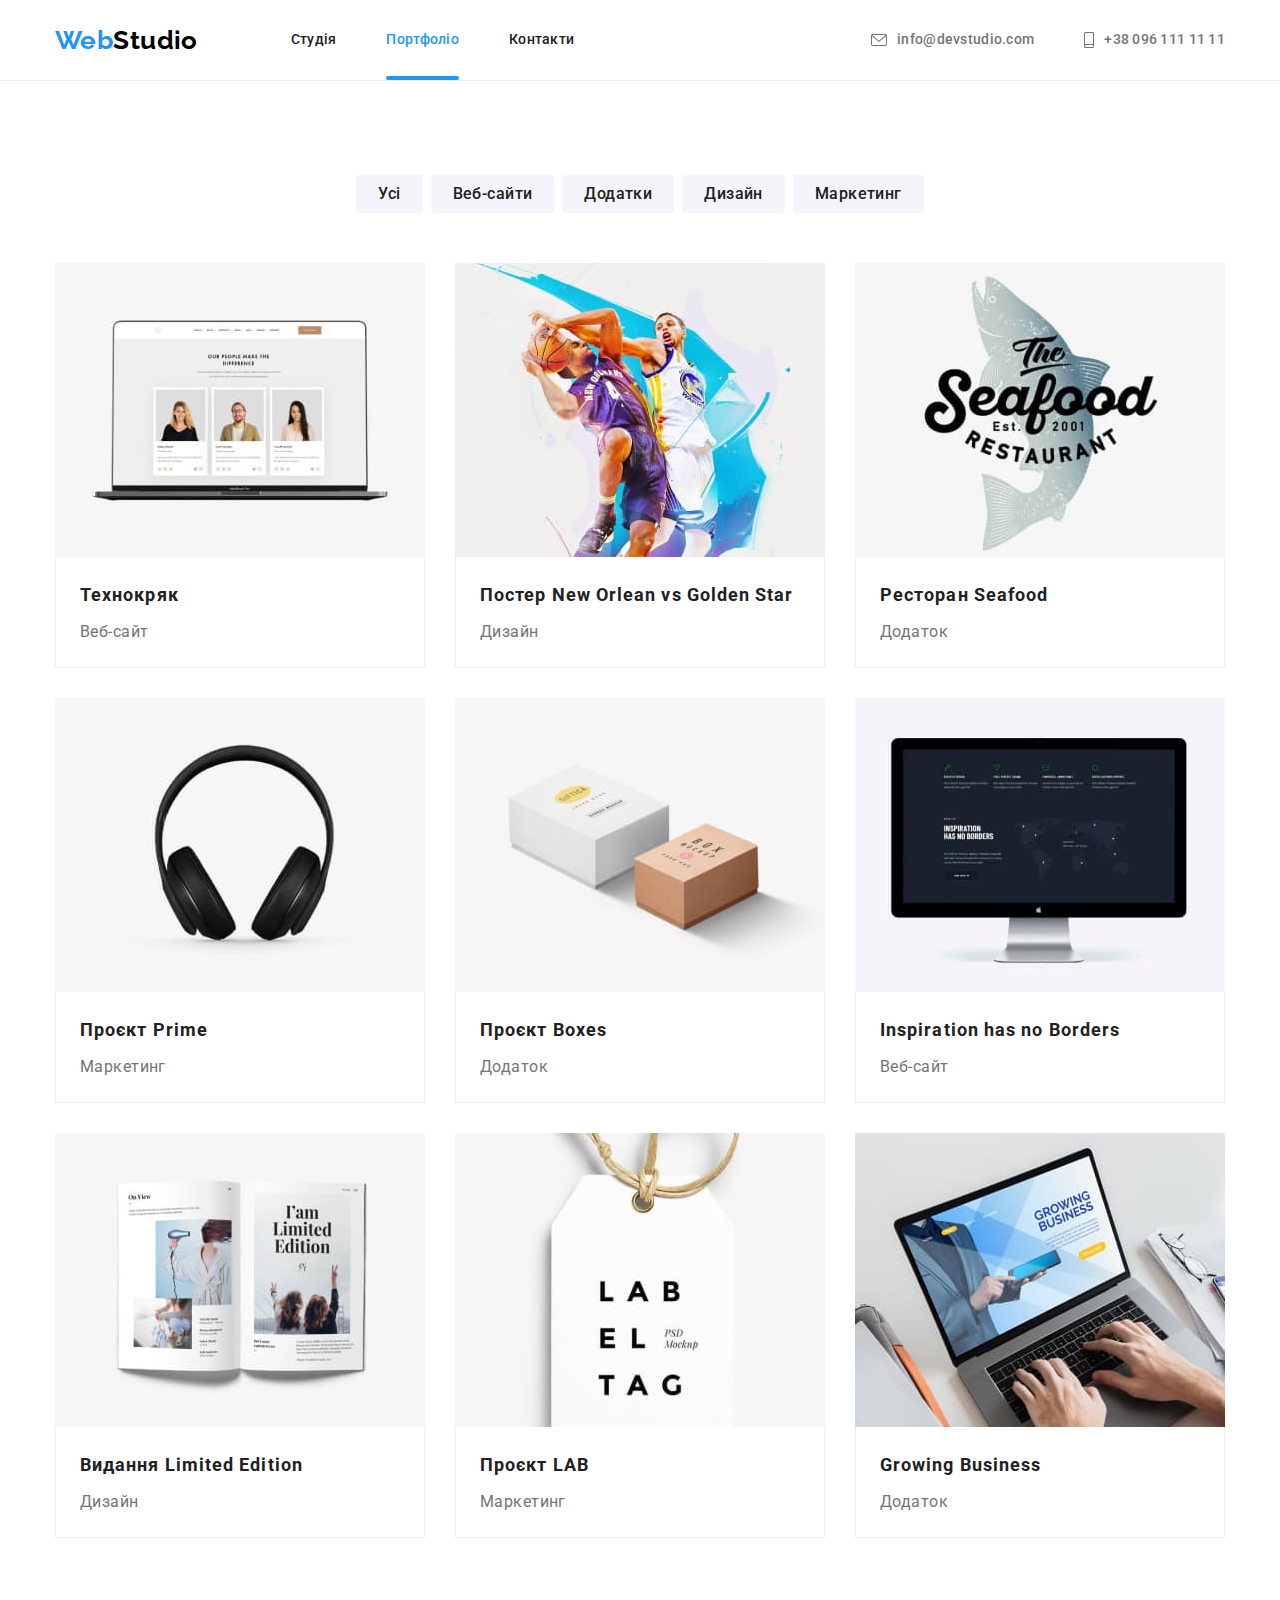
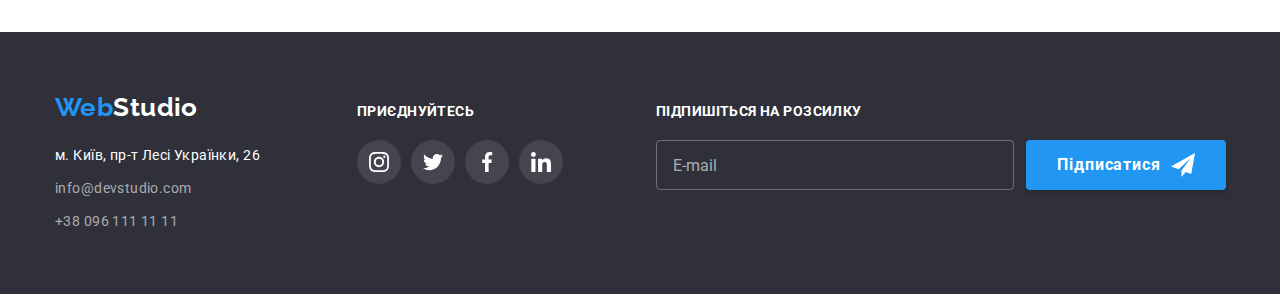
==== commit 70d16ce3: "responsive images" ====
--- a/portfolio.html
+++ b/portfolio.html
@@ -106,11 +106,16 @@
               <a href="" class="gallery__link link">
                 <div class="gallery__thumb">
                   <img
-                    src="./images/portfolio/portfolio-1.jpg"
+                    srcset="
+                      ./images/portfolio/portfolio-1-370.jpg 370w,
+                      ./images/portfolio/portfolio-1-450.jpg 450w,
+                      ./images/portfolio/portfolio-1-740.jpg 740w,
+                      ./images/portfolio/portfolio-1-900.jpg 900w
+                    "
+                    src="./images/portfolio/portfolio-1-370.jpg"
                     alt="веб-сайт технокряк на ноутбуці"
                     class="gallery__image block"
-                    width="450"
-                    height="294"
+                    sizes="(min-width: 1200px) 370px, (min-width: 768px) 354px, 450px"
                   />
                   <div class="gallery__overlay">
                     <p class="gallery__overlay-text">
@@ -130,11 +135,16 @@
               <a href="" class="gallery__link link">
                 <div class="gallery__thumb">
                   <img
-                    src="./images/portfolio/portfolio-2.jpg"
+                    srcset="
+                      ./images/portfolio/portfolio-2-370.jpg 370w,
+                      ./images/portfolio/portfolio-2-450.jpg 450w,
+                      ./images/portfolio/portfolio-2-740.jpg 740w,
+                      ./images/portfolio/portfolio-2-900.jpg 900w
+                    "
+                    src="./images/portfolio/portfolio-2-370.jpg"
                     alt="баскетболісти у грі"
                     class="gallery__image block"
-                    width="450"
-                    height="294"
+                    sizes="(min-width: 1200px) 370px, (min-width: 768px) 354px, 450px"
                   />
                   <div class="gallery__overlay">
                     <p class="gallery__overlay-text">
@@ -154,11 +164,16 @@
               <a href="" class="gallery__link link">
                 <div class="gallery__thumb">
                   <img
-                    src="./images/portfolio/portfolio-3.jpg"
+                    srcset="
+                      ./images/portfolio/portfolio-3-370.jpg 370w,
+                      ./images/portfolio/portfolio-3-450.jpg 450w,
+                      ./images/portfolio/portfolio-3-740.jpg 740w,
+                      ./images/portfolio/portfolio-3-900.jpg 900w
+                    "
+                    src="./images/portfolio/portfolio-3-370.jpg"
                     alt="логотип ресторану"
                     class="gallery__image block"
-                    width="450"
-                    height="294"
+                    sizes="(min-width: 1200px) 370px, (min-width: 768px) 354px, 450px"
                   />
                   <div class="gallery__overlay">
                     <p class="gallery__overlay-text">
@@ -178,11 +193,16 @@
               <a href="" class="gallery__link link">
                 <div class="gallery__thumb">
                   <img
-                    src="./images/portfolio/portfolio-4.jpg"
+                    srcset="
+                      ./images/portfolio/portfolio-4-370.jpg 370w,
+                      ./images/portfolio/portfolio-4-450.jpg 450w,
+                      ./images/portfolio/portfolio-4-740.jpg 740w,
+                      ./images/portfolio/portfolio-4-900.jpg 900w
+                    "
+                    src="./images/portfolio/portfolio-4-370.jpg"
                     alt="навушники"
                     class="gallery__image block"
-                    width="450"
-                    height="294"
+                    sizes="(min-width: 1200px) 370px, (min-width: 768px) 354px, 450px"
                   />
                   <div class="gallery__overlay">
                     <p class="gallery__overlay-text">
@@ -202,11 +222,16 @@
               <a href="" class="gallery__link link">
                 <div class="gallery__thumb">
                   <img
-                    src="./images/portfolio/portfolio-5.jpg"
+                    srcset="
+                      ./images/portfolio/portfolio-5-370.jpg 370w,
+                      ./images/portfolio/portfolio-5-450.jpg 450w,
+                      ./images/portfolio/portfolio-5-740.jpg 740w,
+                      ./images/portfolio/portfolio-5-900.jpg 900w
+                    "
+                    src="./images/portfolio/portfolio-5-370.jpg"
                     alt="дві коробки"
                     class="gallery__image block"
-                    width="450"
-                    height="294"
+                    sizes="(min-width: 1200px) 370px, (min-width: 768px) 354px, 450px"
                   />
                   <div class="gallery__overlay">
                     <p class="gallery__overlay-text">
@@ -226,11 +251,16 @@
               <a href="" class="gallery__link link">
                 <div class="gallery__thumb">
                   <img
-                    src="./images/portfolio/portfolio-6.jpg"
+                    srcset="
+                      ./images/portfolio/portfolio-6-370.jpg 370w,
+                      ./images/portfolio/portfolio-6-450.jpg 450w,
+                      ./images/portfolio/portfolio-6-740.jpg 740w,
+                      ./images/portfolio/portfolio-6-900.jpg 900w
+                    "
+                    src="./images/portfolio/portfolio-6-370.jpg"
                     alt="веб-сайт на комп'ютері"
                     class="gallery__image block"
-                    width="450"
-                    height="294"
+                    sizes="(min-width: 1200px) 370px, (min-width: 768px) 354px, 450px"
                   />
                   <div class="gallery__overlay">
                     <p class="gallery__overlay-text">
@@ -250,11 +280,16 @@
               <a href="" class="gallery__link link">
                 <div class="gallery__thumb">
                   <img
-                    src="./images/portfolio/portfolio-7.jpg"
+                    srcset="
+                      ./images/portfolio/portfolio-7-370.jpg 370w,
+                      ./images/portfolio/portfolio-7-450.jpg 450w,
+                      ./images/portfolio/portfolio-7-740.jpg 740w,
+                      ./images/portfolio/portfolio-7-900.jpg 900w
+                    "
+                    src="./images/portfolio/portfolio-7-370.jpg"
                     alt="сторінки журналу"
                     class="gallery__image block"
-                    width="450"
-                    height="294"
+                    sizes="(min-width: 1200px) 370px, (min-width: 768px) 354px, 450px"
                   />
                   <div class="gallery__overlay">
                     <p class="gallery__overlay-text">
@@ -274,11 +309,16 @@
               <a href="" class="gallery__link link">
                 <div class="gallery__thumb">
                   <img
-                    src="./images/portfolio/portfolio-8.jpg"
+                    srcset="
+                      ./images/portfolio/portfolio-8-370.jpg 370w,
+                      ./images/portfolio/portfolio-8-450.jpg 450w,
+                      ./images/portfolio/portfolio-8-740.jpg 740w,
+                      ./images/portfolio/portfolio-8-900.jpg 900w
+                    "
+                    src="./images/portfolio/portfolio-8-370.jpg"
                     alt="етикетка з надписом"
                     class="gallery__image block"
-                    width="450"
-                    height="294"
+                    sizes="(min-width: 1200px) 370px, (min-width: 768px) 354px, 450px"
                   />
                   <div class="gallery__overlay">
                     <p class="gallery__overlay-text">
@@ -298,11 +338,16 @@
               <a href="" class="gallery__link link">
                 <div class="gallery__thumb">
                   <img
-                    src="./images/portfolio/portfolio-9.jpg"
+                    srcset="
+                      ./images/portfolio/portfolio-9-370.jpg 370w,
+                      ./images/portfolio/portfolio-9-450.jpg 450w,
+                      ./images/portfolio/portfolio-9-740.jpg 740w,
+                      ./images/portfolio/portfolio-9-900.jpg 900w
+                    "
+                    src="./images/portfolio/portfolio-9-370.jpg"
                     alt="додаток на ноутбуці"
                     class="gallery__image block"
-                    width="450"
-                    height="294"
+                    sizes="(min-width: 1200px) 370px, (min-width: 768px) 354px, 450px"
                   />
                   <div class="gallery__overlay">
                     <p class="gallery__overlay-text">
--- a/css/main.min.css
+++ b/css/main.min.css
@@ -1 +1 @@
-@-webkit-keyframes fadeIn{0%{-webkit-transform:scale(2);transform:scale(2);opacity:0}100%{-webkit-transform:scale(1);transform:scale(1);opacity:1}}@keyframes fadeIn{0%{-webkit-transform:scale(2);transform:scale(2);opacity:0}100%{-webkit-transform:scale(1);transform:scale(1);opacity:1}}@-webkit-keyframes fadeOut{0%{opacity:1}100%{opacity:0}}@keyframes fadeOut{0%{opacity:1}100%{opacity:0}}@-webkit-keyframes jumpOut{0%{-webkit-transform:translate(-50%, -50%) scale(1, 1);transform:translate(-50%, -50%) scale(1, 1)}20%{-webkit-transform:translate(-50%, -35%) scale(1.25, 0.8);transform:translate(-50%, -35%) scale(1.25, 0.8)}100%{-webkit-transform:translate(-50%, -200%) scale(0.5, 2);transform:translate(-50%, -200%) scale(0.5, 2)}}@keyframes jumpOut{0%{-webkit-transform:translate(-50%, -50%) scale(1, 1);transform:translate(-50%, -50%) scale(1, 1)}20%{-webkit-transform:translate(-50%, -35%) scale(1.25, 0.8);transform:translate(-50%, -35%) scale(1.25, 0.8)}100%{-webkit-transform:translate(-50%, -200%) scale(0.5, 2);transform:translate(-50%, -200%) scale(0.5, 2)}}body{background-color:#fff;color:#212121;font-family:"Roboto",sans-serif;font-size:14px;line-height:1.71;letter-spacing:.03em}body::-webkit-scrollbar{display:none}h1,h2,h3,ul,p{margin:0}.list{list-style:none;padding:0}.link{text-decoration:none}.section{padding:60px 0}@media screen and (min-width: 1200px){.section{padding:94px 0}}.container{margin:0 auto;padding:0 15px}@media screen and (min-width: 480px){.container{width:480px}}@media screen and (min-width: 768px){.container{width:768px}}@media screen and (min-width: 1200px){.container{width:1200px}}.block{display:block}.icon-box{display:-webkit-box;display:-ms-flexbox;display:flex;-webkit-box-pack:center;-ms-flex-pack:center;justify-content:center;-webkit-box-align:center;-ms-flex-align:center;align-items:center}.visually-hidden{position:absolute;white-space:nowrap;width:1px;height:1px;overflow:hidden;border:0;padding:0;clip:rect(0 0 0 0);-webkit-clip-path:inset(50%);clip-path:inset(50%);margin:-1px}.feedback__button,.subscribe__button,.hero__button{width:200px;padding:10px 15px;background-color:#2196f3;color:#fff;border:none;border-radius:4px;-webkit-box-shadow:0px 4px 4px rgba(0,0,0,.1490196078);box-shadow:0px 4px 4px rgba(0,0,0,.1490196078);cursor:pointer;font-family:inherit;font-weight:700;font-size:16px;line-height:1.88;text-align:center;letter-spacing:.06em;-webkit-transition:background-color 250ms cubic-bezier(0.4, 0, 0.2, 1);transition:background-color 250ms cubic-bezier(0.4, 0, 0.2, 1)}.feedback__button:hover,.subscribe__button:hover,.hero__button:hover,.feedback__button:focus,.subscribe__button:focus,.hero__button:focus{background-color:#188ce8}.header{border-bottom:1px solid #ececec}.header__container{position:relative;display:-webkit-box;display:-ms-flexbox;display:flex;-webkit-box-align:center;-ms-flex-align:center;align-items:center;min-height:60px}@media screen and (min-width: 768px){.header{min-height:80px}}.header__button{position:absolute;top:10px;right:15px;z-index:2;width:40px;height:40px;padding:0;background-color:rgba(0,0,0,0);color:#212121;border:none;cursor:pointer}@media screen and (min-width: 768px){.header__button{display:none}}.header__button:hover,.header__button:focus{color:#2196f3}.header__icon{position:absolute;top:0;left:0;fill:currentColor;-webkit-transition:opacity 250ms cubic-bezier(0.4, 0, 0.2, 1);transition:opacity 250ms cubic-bezier(0.4, 0, 0.2, 1)}.header__icon[aria-expanded=false]{opacity:1}.header__icon[aria-expanded=false]+.header__icon{opacity:0}.header__icon[aria-expanded=true]{opacity:0}.header__icon[aria-expanded=true]+.header__icon{opacity:1}@media screen and (max-width: 767px){.header__burger{display:none;position:absolute;top:0;left:0;z-index:1;-webkit-box-orient:vertical;-webkit-box-direction:normal;-ms-flex-direction:column;flex-direction:column;width:100%;height:90vh;padding:48px 0 48px 40px;background-color:#fff;-webkit-box-shadow:0px 4px 8px rgba(0,0,0,.0392156863),0px 2px 4px rgba(0,0,0,.0784313725),0px 1px 3px rgba(0,0,0,.1607843137);box-shadow:0px 4px 8px rgba(0,0,0,.0392156863),0px 2px 4px rgba(0,0,0,.0784313725),0px 1px 3px rgba(0,0,0,.1607843137)}.header__burger.is-open{display:-webkit-box;display:-ms-flexbox;display:flex}}@media screen and (min-width: 768px){.header__burger{display:-webkit-box;display:-ms-flexbox;display:flex;-webkit-box-orient:horizontal;-webkit-box-direction:normal;-ms-flex-direction:row;flex-direction:row;-webkit-box-align:center;-ms-flex-align:center;align-items:center;-webkit-box-flex:1;-ms-flex-positive:1;flex-grow:1}}.logo{color:#000;font-family:"Raleway",sans-serif;font-weight:700;font-size:24px;line-height:1.17}@media screen and (min-width: 1200px){.logo{font-size:26px;line-height:1.19}}.logo--accent{color:#2196f3}@media screen and (min-width: 768px){.nav{display:-webkit-box;display:-ms-flexbox;display:flex;-webkit-box-align:center;-ms-flex-align:center;align-items:center}}.nav__logo{margin-right:93px}@media screen and (min-width: 768px){.nav__list{display:-webkit-box;display:-ms-flexbox;display:flex;height:100%}}@media screen and (max-width: 767px){.nav__item:not(:last-child){margin-bottom:32px}}@media screen and (min-width: 768px){.nav__item{display:-webkit-box;display:-ms-flexbox;display:flex}.nav__item:not(:last-child){margin-right:50px}}.nav__link{position:relative;color:inherit;font-weight:500;font-size:40px;line-height:1.17;letter-spacing:.02em;-webkit-transition:color 250ms cubic-bezier(0.4, 0, 0.2, 1);transition:color 250ms cubic-bezier(0.4, 0, 0.2, 1)}@media screen and (min-width: 768px){.nav__link{padding:32px 0;font-size:14px;line-height:1.14}}.nav__link:hover,.nav__link:focus{color:#2196f3}.nav__link--current{color:#2196f3}@media screen and (min-width: 768px){.nav__link--current::after{content:"";position:absolute;bottom:0;display:block;width:100%;height:4px;background-color:#2196f3;border-radius:2px}}.contacts-header{display:-webkit-box;display:-ms-flexbox;display:flex}@media screen and (max-width: 767px){.contacts-header{-webkit-box-orient:vertical;-webkit-box-direction:reverse;-ms-flex-direction:column-reverse;flex-direction:column-reverse;margin-top:auto;margin-bottom:64px}}@media screen and (min-width: 768px)and (max-width: 1199px){.contacts-header{-webkit-box-orient:vertical;-webkit-box-direction:normal;-ms-flex-direction:column;flex-direction:column;-webkit-box-align:start;-ms-flex-align:start;align-items:flex-start;margin-left:auto}}@media screen and (min-width: 1200px){.contacts-header{margin-left:auto}}.contacts-header__icon{margin-right:10px;fill:currentColor}@media screen and (max-width: 767px){.contacts-header__icon{display:none}}@media screen and (max-width: 767px){.contacts-header__item:not(:last-child){margin-top:32px}}@media screen and (min-width: 768px)and (max-width: 1199px){.contacts-header__item:not(:last-child){margin-bottom:10px}}@media screen and (min-width: 1200px){.contacts-header__item:not(:last-child){margin-right:50px}}.contacts-header__link{display:-webkit-box;display:-ms-flexbox;display:flex;-webkit-box-align:center;-ms-flex-align:center;align-items:center;color:#757575;font-weight:500;font-size:24px;line-height:1.17;letter-spacing:.02em;-webkit-transition:color 250ms cubic-bezier(0.4, 0, 0.2, 1);transition:color 250ms cubic-bezier(0.4, 0, 0.2, 1)}@media screen and (min-width: 768px){.contacts-header__link{font-size:14px;line-height:1.14}.contacts-header__link:hover,.contacts-header__link:focus{color:#2196f3}}@media screen and (max-width: 767px){.contacts-header__link[href^=tel]{color:#2196f3;font-size:min(34px,10vw);white-space:nowrap}}.social-burger{display:-webkit-box;display:-ms-flexbox;display:flex;-ms-flex-wrap:wrap;flex-wrap:wrap;row-gap:10px}@media screen and (min-width: 768px){.social-burger{display:none}}.social-burger__link{display:-webkit-box;display:-ms-flexbox;display:flex;color:#2196f3;font-weight:500;font-size:18px;line-height:1.22;letter-spacing:.02em}.social-burger__item:not(:last-child){margin-right:10px;padding-right:10px;border-right:1px solid rgba(33,33,33,.2)}.hero{max-width:1600px;height:400px;margin:auto;padding:118px 0;background-color:#c4c4c4;background-image:-webkit-gradient(linear, left top, left bottom, from(rgba(47, 48, 58, 0.4)), to(rgba(47, 48, 58, 0.4))),url(../images/index/hero.jpg);background-image:linear-gradient(rgba(47, 48, 58, 0.4), rgba(47, 48, 58, 0.4)),url(../images/index/hero.jpg);background-repeat:no-repeat;background-position:center;background-size:cover}@media screen and (min-width: 1200px){.hero{height:600px;padding:200px 0}}.hero__container{display:-webkit-box;display:-ms-flexbox;display:flex;-webkit-box-orient:vertical;-webkit-box-direction:normal;-ms-flex-direction:column;flex-direction:column;-webkit-box-pack:center;-ms-flex-pack:center;justify-content:center;-webkit-box-align:center;-ms-flex-align:center;align-items:center}.hero__title{max-width:360px;margin-bottom:30px;color:#fff;font-weight:900;font-size:26px;line-height:1.62;text-align:center;letter-spacing:.06em;text-transform:uppercase}@media screen and (min-width: 1200px){.hero__title{max-width:696px;font-size:44px;line-height:1.36}}@media screen and (min-width: 1200px){.hero__button{width:216px}}@media screen and (min-width: 768px){.features__list{display:-webkit-box;display:-ms-flexbox;display:flex;-ms-flex-wrap:wrap;flex-wrap:wrap}}.features__icon-box{width:100%;height:120px;margin-bottom:30px;background-color:#f5f4fa;border-radius:4px}.features__title{margin-bottom:10px;font-weight:700;font-size:inherit;line-height:1.14;text-transform:uppercase}.features__text{color:#757575}@media screen and (max-width: 767px){.features__item{max-width:450px}.features__item:not(:last-child){margin-bottom:30px}}@media screen and (min-width: 768px)and (max-width: 1199px){.features__item{width:354px}.features__item:nth-child(2n+1){margin-right:30px}.features__item:not(:nth-last-child(-n+2)){margin-bottom:30px}}@media screen and (min-width: 1200px){.features__item{width:270px}.features__item:not(:last-child){margin-right:30px}}@media screen and (max-width: 1199px){.whatwedo{display:none}}.whatwedo__section{padding-bottom:94px}.whatwedo__title{margin-bottom:50px;font-weight:700;font-size:36px;line-height:1.17;text-align:center}.whatwedo__list{display:-webkit-box;display:-ms-flexbox;display:flex}.whatwedo__overlay{position:absolute;bottom:0;width:100%;min-height:70px;padding:27px 15px;background-color:rgba(47,48,58,.8)}.whatwedo__text{color:#fff;font-weight:700;font-size:14px;line-height:1.14;text-align:center;text-transform:uppercase}.whatwedo__item{position:relative}.whatwedo__item:not(:last-child){margin-right:30px}.team{background-color:#f5f4fa}.team__title{margin-bottom:30px;font-weight:700;font-size:28px;line-height:1.18;text-align:center}@media screen and (min-width: 1200px){.team__title{font-size:36px;line-height:1.17;margin-bottom:50px}}@media screen and (min-width: 768px){.team__list{display:-webkit-box;display:-ms-flexbox;display:flex;-ms-flex-wrap:wrap;flex-wrap:wrap}}.team__image{max-width:100%;height:auto}.team__box{display:-webkit-box;display:-ms-flexbox;display:flex;-webkit-box-orient:vertical;-webkit-box-direction:normal;-ms-flex-direction:column;flex-direction:column;-webkit-box-align:center;-ms-flex-align:center;align-items:center;padding:30px 0;text-align:center}.team__name{margin-bottom:10px;font-weight:500;font-size:16px;line-height:1.19}.team__prof{margin-bottom:16px;color:#757575;font-size:16px;line-height:1.19}.team__item{background-color:#fff;-webkit-box-shadow:0px 1px 3px rgba(0,0,0,.1215686275),0px 1px 1px rgba(0,0,0,.1411764706),0px 2px 1px rgba(0,0,0,.2);box-shadow:0px 1px 3px rgba(0,0,0,.1215686275),0px 1px 1px rgba(0,0,0,.1411764706),0px 2px 1px rgba(0,0,0,.2);border-radius:0px 0px 4px 4px}@media screen and (max-width: 767px){.team__item{max-width:450px}.team__item:not(:last-child){margin-bottom:30px}}@media screen and (min-width: 768px)and (max-width: 1199px){.team__item{width:354px}.team__item:nth-child(2n+1){margin-right:30px}.team__item:not(:nth-last-child(-n+2)){margin-bottom:30px}}@media screen and (min-width: 1200px){.team__item{width:270px}.team__item:not(:last-child){margin-right:30px}}.social{display:-webkit-box;display:-ms-flexbox;display:flex}.social__icon{fill:currentColor}.social__item:not(:last-child){margin-right:10px}.social__icon-box{width:44px;height:44px;border-radius:50%;color:#afb1b8;-webkit-transition:background-color 250ms cubic-bezier(0.4, 0, 0.2, 1),color 250ms cubic-bezier(0.4, 0, 0.2, 1);transition:background-color 250ms cubic-bezier(0.4, 0, 0.2, 1),color 250ms cubic-bezier(0.4, 0, 0.2, 1)}.social__icon-box--dark{background-color:rgba(255,255,255,.1019607843);color:#fff}.social__icon-box:hover,.social__icon-box:focus{background-color:#2196f3;color:#fff}.clients__title{margin-bottom:30px;font-weight:700;font-size:28px;line-height:1.18;text-align:center}@media screen and (min-width: 1200px){.clients__title{font-size:36px;line-height:1.17;margin-bottom:50px}}.clients__list{display:-webkit-box;display:-ms-flexbox;display:flex;-webkit-box-pack:center;-ms-flex-pack:center;justify-content:center;-ms-flex-wrap:wrap;flex-wrap:wrap;row-gap:30px}@media screen and (max-width: 479px){.clients__list{-webkit-box-orient:vertical;-webkit-box-direction:normal;-ms-flex-direction:column;flex-direction:column;-webkit-box-align:center;-ms-flex-align:center;align-items:center}}.clients__icon{fill:currentColor}@media screen and (max-width: 479px){.clients__item{margin-right:0}}@media screen and (min-width: 480px)and (max-width: 767px){.clients__item:nth-child(2n+1){margin-right:30px}}@media screen and (min-width: 768px)and (max-width: 1199px){.clients__item:not(:nth-child(3n)){margin-right:30px}}@media screen and (min-width: 1200px){.clients__item:not(:last-child){margin-right:30px}}.clients__icon-box{width:210px;height:92px;color:#afb1b8;border:1px solid #afb1b8;border-radius:4px;-webkit-transition:color 250ms cubic-bezier(0.4, 0, 0.2, 1),border 250ms cubic-bezier(0.4, 0, 0.2, 1);transition:color 250ms cubic-bezier(0.4, 0, 0.2, 1),border 250ms cubic-bezier(0.4, 0, 0.2, 1)}@media screen and (min-width: 768px){.clients__icon-box{width:226px}}@media screen and (min-width: 1200px){.clients__icon-box{width:170px}}.clients__icon-box:hover,.clients__icon-box:focus{color:#2196f3;border:1px solid #2196f3}.filter{display:-webkit-box;display:-ms-flexbox;display:flex;-ms-flex-wrap:wrap;flex-wrap:wrap;row-gap:15px;margin-bottom:50px}@media screen and (min-width: 768px){.filter{-webkit-box-pack:center;-ms-flex-pack:center;justify-content:center}}.filter__item:not(:last-child){margin-right:8px}.filter__button{padding:6px 22px;background-color:#f5f4fa;color:inherit;border:none;border-radius:4px;cursor:pointer;font-family:inherit;font-weight:500;font-size:16px;line-height:1.62;text-align:center;letter-spacing:inherit;-webkit-transition:background-color 250ms cubic-bezier(0.4, 0, 0.2, 1),color 250ms cubic-bezier(0.4, 0, 0.2, 1),-webkit-box-shadow 250ms cubic-bezier(0.4, 0, 0.2, 1);transition:background-color 250ms cubic-bezier(0.4, 0, 0.2, 1),color 250ms cubic-bezier(0.4, 0, 0.2, 1),-webkit-box-shadow 250ms cubic-bezier(0.4, 0, 0.2, 1);transition:background-color 250ms cubic-bezier(0.4, 0, 0.2, 1),color 250ms cubic-bezier(0.4, 0, 0.2, 1),box-shadow 250ms cubic-bezier(0.4, 0, 0.2, 1);transition:background-color 250ms cubic-bezier(0.4, 0, 0.2, 1),color 250ms cubic-bezier(0.4, 0, 0.2, 1),box-shadow 250ms cubic-bezier(0.4, 0, 0.2, 1),-webkit-box-shadow 250ms cubic-bezier(0.4, 0, 0.2, 1)}.filter__button:hover,.filter__button:focus{background-color:#2196f3;color:#fff;-webkit-box-shadow:0px 3px 1px rgba(0,0,0,.1019607843),0px 1px 2px rgba(0,0,0,.0784313725),0px 2px 2px rgba(0,0,0,.1215686275);box-shadow:0px 3px 1px rgba(0,0,0,.1019607843),0px 1px 2px rgba(0,0,0,.0784313725),0px 2px 2px rgba(0,0,0,.1215686275)}@media screen and (min-width: 768px){.gallery__list{display:-webkit-box;display:-ms-flexbox;display:flex;-ms-flex-wrap:wrap;flex-wrap:wrap}}.gallery__thumb{position:relative;overflow:hidden}.gallery__image{max-width:100%;height:auto}.gallery__overlay{position:absolute;top:0;left:0;display:-webkit-box;display:-ms-flexbox;display:flex;-webkit-box-align:center;-ms-flex-align:center;align-items:center;height:100%;padding:0 24px;background-color:rgba(33,150,243,.9019607843);-webkit-transform:translateY(150%);transform:translateY(150%);-webkit-transition:-webkit-transform 250ms cubic-bezier(0.4, 0, 0.2, 1);transition:-webkit-transform 250ms cubic-bezier(0.4, 0, 0.2, 1);transition:transform 250ms cubic-bezier(0.4, 0, 0.2, 1);transition:transform 250ms cubic-bezier(0.4, 0, 0.2, 1), -webkit-transform 250ms cubic-bezier(0.4, 0, 0.2, 1)}.gallery__overlay-text{color:#fff;font-size:18px;line-height:1.56}.gallery__descr{padding:20px 24px;border-right:1px solid #eee;border-bottom:1px solid #eee;border-left:1px solid #eee}.gallery__title{margin-bottom:4px;color:#212121;font-weight:700;font-size:18px;line-height:2;letter-spacing:.06em}.gallery__category{color:#757575;font-size:16px;line-height:1.88}@media screen and (max-width: 767px){.gallery__item{max-width:450px}.gallery__item:not(:last-child){margin-bottom:30px}}@media screen and (min-width: 768px)and (max-width: 1199px){.gallery__item{width:354px}.gallery__item:nth-child(2n+1){margin-right:30px}.gallery__item:not(:nth-last-child(-n+2)){margin-bottom:30px}}@media screen and (min-width: 1200px){.gallery__item{width:370px}.gallery__item:not(:nth-child(3n)){margin-right:30px}.gallery__item:not(:nth-last-child(-n+3)){margin-bottom:30px}}.gallery__link{display:block;-webkit-transition:-webkit-box-shadow 250ms cubic-bezier(0.4, 0, 0.2, 1);transition:-webkit-box-shadow 250ms cubic-bezier(0.4, 0, 0.2, 1);transition:box-shadow 250ms cubic-bezier(0.4, 0, 0.2, 1);transition:box-shadow 250ms cubic-bezier(0.4, 0, 0.2, 1), -webkit-box-shadow 250ms cubic-bezier(0.4, 0, 0.2, 1)}.gallery__link:hover,.gallery__link:focus{-webkit-box-shadow:0px 1px 1px rgba(0,0,0,.1215686275),0px 4px 4px rgba(0,0,0,.0588235294),1px 4px 6px rgba(0,0,0,.1607843137);box-shadow:0px 1px 1px rgba(0,0,0,.1215686275),0px 4px 4px rgba(0,0,0,.0588235294),1px 4px 6px rgba(0,0,0,.1607843137)}.gallery__link:hover .gallery__overlay,.gallery__link:focus .gallery__overlay{-webkit-transform:translateY(0%);transform:translateY(0%)}.footer{padding:60px 0;background-color:#2f303a}.footer__container{display:-webkit-box;display:-ms-flexbox;display:flex}@media screen and (max-width: 767px){.footer__container{-webkit-box-orient:vertical;-webkit-box-direction:normal;-ms-flex-direction:column;flex-direction:column;-webkit-box-align:center;-ms-flex-align:center;align-items:center;text-align:center}}@media screen and (min-width: 768px)and (max-width: 1199px){.footer__container{-ms-flex-pack:distribute;justify-content:space-around;-webkit-box-align:baseline;-ms-flex-align:baseline;align-items:baseline;-ms-flex-wrap:wrap;flex-wrap:wrap;row-gap:60px;text-align:center}}@media screen and (min-width: 1200px){.footer__container{-webkit-box-align:baseline;-ms-flex-align:baseline;align-items:baseline}}.footer__logo{color:#fff}.footer__title{color:#fff;font-weight:700;line-height:1.14;text-transform:uppercase;margin-bottom:20px}@media screen and (max-width: 767px){.footer__item:not(:last-child){margin-bottom:60px}.footer__item:last-child{width:100%}}@media screen and (min-width: 1200px){.footer__item:nth-child(1){margin-right:70px}.footer__item:nth-child(2){margin-right:93px}}.contacts-footer{width:232px;margin-top:20px;font-style:normal}.contacts-footer__gmaps-link{color:#fff}.contacts-footer__item{display:-webkit-box;display:-ms-flexbox;display:flex;-webkit-box-pack:center;-ms-flex-pack:center;justify-content:center}@media screen and (min-width: 1200px){.contacts-footer__item{-webkit-box-pack:start;-ms-flex-pack:start;justify-content:flex-start}}.contacts-footer__item:not(:last-child){margin-bottom:9px}.contacts-footer__link{color:rgba(255,255,255,.6);-webkit-transition:color 250ms cubic-bezier(0.4, 0, 0.2, 1);transition:color 250ms cubic-bezier(0.4, 0, 0.2, 1)}.contacts-footer__link:hover,.contacts-footer__link:focus{color:#fff}.subscribe{display:-webkit-box;display:-ms-flexbox;display:flex;-webkit-box-orient:vertical;-webkit-box-direction:normal;-ms-flex-direction:column;flex-direction:column;-webkit-box-align:center;-ms-flex-align:center;align-items:center}@media screen and (min-width: 1200px){.subscribe{-webkit-box-orient:horizontal;-webkit-box-direction:normal;-ms-flex-direction:row;flex-direction:row}}@media screen and (max-width: 767px){.subscribe__label{width:100%}}.subscribe__button{display:-webkit-box;display:-ms-flexbox;display:flex;-webkit-box-pack:center;-ms-flex-pack:center;justify-content:center;-webkit-box-align:center;-ms-flex-align:center;align-items:center}@media screen and (min-width: 1200px){.subscribe__button{margin-left:12px}}.subscribe__icon{margin-left:10px;fill:currentColor}.subscribe__field{display:block;width:100%;height:50px;margin-bottom:20px;padding:15px 16px;background-color:rgba(0,0,0,0);color:#fff;border:1px solid rgba(255,255,255,.3019607843);border-radius:4px;font-size:16px;line-height:1.25}@media screen and (min-width: 768px){.subscribe__field{width:450px}}@media screen and (min-width: 1200px){.subscribe__field{width:358px;margin-bottom:0}}.subscribe__field::-webkit-input-placeholder{color:rgba(255,255,255,.6)}.subscribe__field::-moz-placeholder{color:rgba(255,255,255,.6)}.subscribe__field:-ms-input-placeholder{color:rgba(255,255,255,.6)}.subscribe__field::-ms-input-placeholder{color:rgba(255,255,255,.6)}.subscribe__field::placeholder{color:rgba(255,255,255,.6)}.modal{position:absolute;top:50%;left:50%;padding:40px;background-color:#fff;-webkit-box-shadow:0px 1px 3px rgba(0,0,0,.1215686275),0px 1px 1px rgba(0,0,0,.1411764706),0px 2px 1px rgba(0,0,0,.2);box-shadow:0px 1px 3px rgba(0,0,0,.1215686275),0px 1px 1px rgba(0,0,0,.1411764706),0px 2px 1px rgba(0,0,0,.2);border-radius:4px;-webkit-transform:translate(-50%, -50%);transform:translate(-50%, -50%)}@media screen and (max-width: 479px){.modal{width:calc(100vw - 30px);padding:20px}}@media screen and (min-width: 480px){.modal{min-width:450px;min-height:609px;width:450px}}@media screen and (min-width: 1200px){.modal{min-width:528px;min-height:581px}}.modal--close-anim{-webkit-animation:jumpOut 550ms cubic-bezier(1, -0.25, 0.75, 1);animation:jumpOut 550ms cubic-bezier(1, -0.25, 0.75, 1)}.modal__button{position:absolute;top:8px;right:8px;display:-webkit-box;display:-ms-flexbox;display:flex;-webkit-box-pack:center;-ms-flex-pack:center;justify-content:center;-webkit-box-align:center;-ms-flex-align:center;align-items:center;width:30px;height:30px;padding:0;cursor:pointer;background-color:rgba(0,0,0,0);border:1px solid rgba(0,0,0,.1019607843);border-radius:50%;-webkit-transition:fill 250ms cubic-bezier(0.4, 0, 0.2, 1);transition:fill 250ms cubic-bezier(0.4, 0, 0.2, 1)}.modal__button:hover,.modal__button:focus{fill:#2196f3}.modal__backdrop{position:fixed;top:0;left:0;width:100%;height:100%;z-index:3;background-color:rgba(0,0,0,.2);visibility:hidden;pointer-events:none}.modal__backdrop--visible{visibility:visible;pointer-events:auto;-webkit-animation:fadeIn 250ms cubic-bezier(0.4, 0, 0.2, 1);animation:fadeIn 250ms cubic-bezier(0.4, 0, 0.2, 1)}.modal__backdrop--close-anim{-webkit-animation:fadeOut 550ms cubic-bezier(1, -0.25, 0.75, 1);animation:fadeOut 550ms cubic-bezier(1, -0.25, 0.75, 1)}.feedback{display:-webkit-box;display:-ms-flexbox;display:flex;-webkit-box-orient:vertical;-webkit-box-direction:normal;-ms-flex-direction:column;flex-direction:column;-webkit-box-align:center;-ms-flex-align:center;align-items:center}.feedback__title{margin-bottom:12px;font-weight:700;font-size:20px;line-height:1.5;text-align:center}.feedback__field{margin-top:4px;padding:11px 12px 11px 42px;color:#212121;border:1px solid rgba(33,33,33,.2);border-radius:4px;outline:none;font-size:14px;letter-spacing:.03em;-webkit-transition:border-color 250ms cubic-bezier(0.4, 0, 0.2, 1);transition:border-color 250ms cubic-bezier(0.4, 0, 0.2, 1)}.feedback__icon{position:absolute;top:50%;left:12px;fill:#212121;-webkit-transition:fill 250ms cubic-bezier(0.4, 0, 0.2, 1);transition:fill 250ms cubic-bezier(0.4, 0, 0.2, 1)}.feedback__accept{position:relative;margin-bottom:30px;padding-left:24px;color:#757575;font-size:12px;line-height:1.17;-webkit-user-select:none;-moz-user-select:none;-ms-user-select:none;user-select:none}@media screen and (min-width: 1200px){.feedback__accept{font-size:14px;line-height:1.71}}.feedback__label{position:relative;display:-webkit-box;display:-ms-flexbox;display:flex;-webkit-box-orient:vertical;-webkit-box-direction:normal;-ms-flex-direction:column;flex-direction:column;width:100%;margin-bottom:10px;color:#757575;font-size:12px;line-height:1.17;letter-spacing:.01em}.feedback__label:nth-last-of-type(2){margin-bottom:20px}.feedback__label:focus-within .feedback__field{border-color:#2196f3}.feedback__label:focus-within .feedback__icon{fill:#2196f3}.feedback__label:focus-within .feedback__area{border-color:#2196f3}.feedback__area{margin-top:4px;padding:12px 16px;color:#212121;border:1px solid rgba(33,33,33,.2);border-radius:4px;outline:none;resize:none;font-size:14px;line-height:1.14;letter-spacing:.03em;-webkit-transition:border-color 250ms cubic-bezier(0.4, 0, 0.2, 1);transition:border-color 250ms cubic-bezier(0.4, 0, 0.2, 1)}.feedback__area::-webkit-input-placeholder{color:rgba(117,117,117,.5019607843);font-size:14px;line-height:1.14;letter-spacing:.03em}.feedback__area::-moz-placeholder{color:rgba(117,117,117,.5019607843);font-size:14px;line-height:1.14;letter-spacing:.03em}.feedback__area:-ms-input-placeholder{color:rgba(117,117,117,.5019607843);font-size:14px;line-height:1.14;letter-spacing:.03em}.feedback__area::-ms-input-placeholder{color:rgba(117,117,117,.5019607843);font-size:14px;line-height:1.14;letter-spacing:.03em}.feedback__area::placeholder{color:rgba(117,117,117,.5019607843);font-size:14px;line-height:1.14;letter-spacing:.03em}.feedback__checkbox{position:absolute;white-space:nowrap;width:1px;height:1px;overflow:hidden;border:0;padding:0;clip:rect(0 0 0 0);-webkit-clip-path:inset(50%);clip-path:inset(50%);margin:-1px}.feedback__checkbox:checked~.feedback__checkbox--off{opacity:0}.feedback__checkbox:checked~.feedback__checkbox--on{opacity:1}.feedback__checkbox--off{position:absolute;top:50%;left:0;opacity:1;pointer-events:none;-webkit-transform:translateY(-50%);transform:translateY(-50%);-webkit-transition:opacity 250ms cubic-bezier(0.4, 0, 0.2, 1);transition:opacity 250ms cubic-bezier(0.4, 0, 0.2, 1)}.feedback__checkbox--on{position:absolute;top:50%;left:0;opacity:0;pointer-events:none;-webkit-transform:translateY(-50%);transform:translateY(-50%);-webkit-transition:opacity 250ms cubic-bezier(0.4, 0, 0.2, 1);transition:opacity 250ms cubic-bezier(0.4, 0, 0.2, 1)}.feedback__link{position:relative;color:#2196f3;text-decoration:none}.feedback__link::after{content:"";position:absolute;left:0;bottom:1px;width:100%;height:1px;background-color:#2196f3;-webkit-transform:scaleX(1);transform:scaleX(1);-webkit-transition:-webkit-transform 250ms linear;transition:-webkit-transform 250ms linear;transition:transform 250ms linear;transition:transform 250ms linear, -webkit-transform 250ms linear;-webkit-transform-origin:right;transform-origin:right}.feedback__link:hover::after,.feedback__link:focus::after{-webkit-transform:scaleX(0);transform:scaleX(0);-webkit-transform-origin:left;transform-origin:left}/*# sourceMappingURL=main.min.css.map */+@-webkit-keyframes fadeIn{0%{-webkit-transform:scale(2);transform:scale(2);opacity:0}100%{-webkit-transform:scale(1);transform:scale(1);opacity:1}}@keyframes fadeIn{0%{-webkit-transform:scale(2);transform:scale(2);opacity:0}100%{-webkit-transform:scale(1);transform:scale(1);opacity:1}}@-webkit-keyframes fadeOut{0%{opacity:1}100%{opacity:0}}@keyframes fadeOut{0%{opacity:1}100%{opacity:0}}@-webkit-keyframes jumpOut{0%{-webkit-transform:translate(-50%, -50%) scale(1, 1);transform:translate(-50%, -50%) scale(1, 1)}20%{-webkit-transform:translate(-50%, -35%) scale(1.25, 0.8);transform:translate(-50%, -35%) scale(1.25, 0.8)}100%{-webkit-transform:translate(-50%, -200%) scale(0.5, 2);transform:translate(-50%, -200%) scale(0.5, 2)}}@keyframes jumpOut{0%{-webkit-transform:translate(-50%, -50%) scale(1, 1);transform:translate(-50%, -50%) scale(1, 1)}20%{-webkit-transform:translate(-50%, -35%) scale(1.25, 0.8);transform:translate(-50%, -35%) scale(1.25, 0.8)}100%{-webkit-transform:translate(-50%, -200%) scale(0.5, 2);transform:translate(-50%, -200%) scale(0.5, 2)}}body{background-color:#fff;color:#212121;font-family:"Roboto",sans-serif;font-size:14px;line-height:1.71;letter-spacing:.03em}body::-webkit-scrollbar{display:none}h1,h2,h3,ul,p{margin:0}.list{list-style:none;padding:0}.link{text-decoration:none}.section{padding:60px 0}@media screen and (min-width: 1200px){.section{padding:94px 0}}.container{margin:0 auto;padding:0 15px}@media screen and (min-width: 480px){.container{width:480px}}@media screen and (min-width: 768px){.container{width:768px}}@media screen and (min-width: 1200px){.container{width:1200px}}.block{display:block}.icon-box{display:-webkit-box;display:-ms-flexbox;display:flex;-webkit-box-pack:center;-ms-flex-pack:center;justify-content:center;-webkit-box-align:center;-ms-flex-align:center;align-items:center}.visually-hidden{position:absolute;white-space:nowrap;width:1px;height:1px;overflow:hidden;border:0;padding:0;clip:rect(0 0 0 0);-webkit-clip-path:inset(50%);clip-path:inset(50%);margin:-1px}.feedback__button,.subscribe__button,.hero__button{width:200px;padding:10px 15px;background-color:#2196f3;color:#fff;border:none;border-radius:4px;-webkit-box-shadow:0px 4px 4px rgba(0,0,0,.1490196078);box-shadow:0px 4px 4px rgba(0,0,0,.1490196078);cursor:pointer;font-family:inherit;font-weight:700;font-size:16px;line-height:1.88;text-align:center;letter-spacing:.06em;-webkit-transition:background-color 250ms cubic-bezier(0.4, 0, 0.2, 1);transition:background-color 250ms cubic-bezier(0.4, 0, 0.2, 1)}.feedback__button:hover,.subscribe__button:hover,.hero__button:hover,.feedback__button:focus,.subscribe__button:focus,.hero__button:focus{background-color:#188ce8}.header{border-bottom:1px solid #ececec}.header__container{position:relative;display:-webkit-box;display:-ms-flexbox;display:flex;-webkit-box-align:center;-ms-flex-align:center;align-items:center;min-height:60px}@media screen and (min-width: 768px){.header{min-height:80px}}.header__button{position:absolute;top:10px;right:15px;z-index:2;width:40px;height:40px;padding:0;background-color:rgba(0,0,0,0);color:#212121;border:none;cursor:pointer}@media screen and (min-width: 768px){.header__button{display:none}}.header__button:hover,.header__button:focus{color:#2196f3}.header__icon{position:absolute;top:0;left:0;fill:currentColor;-webkit-transition:opacity 250ms cubic-bezier(0.4, 0, 0.2, 1);transition:opacity 250ms cubic-bezier(0.4, 0, 0.2, 1)}.header__icon[aria-expanded=false]{opacity:1}.header__icon[aria-expanded=false]+.header__icon{opacity:0}.header__icon[aria-expanded=true]{opacity:0}.header__icon[aria-expanded=true]+.header__icon{opacity:1}@media screen and (max-width: 767px){.header__burger{display:none;position:absolute;top:0;left:0;z-index:1;-webkit-box-orient:vertical;-webkit-box-direction:normal;-ms-flex-direction:column;flex-direction:column;width:100%;height:90vh;padding:48px 0 48px 40px;background-color:#fff;-webkit-box-shadow:0px 4px 8px rgba(0,0,0,.0392156863),0px 2px 4px rgba(0,0,0,.0784313725),0px 1px 3px rgba(0,0,0,.1607843137);box-shadow:0px 4px 8px rgba(0,0,0,.0392156863),0px 2px 4px rgba(0,0,0,.0784313725),0px 1px 3px rgba(0,0,0,.1607843137)}.header__burger.is-open{display:-webkit-box;display:-ms-flexbox;display:flex}}@media screen and (min-width: 768px){.header__burger{display:-webkit-box;display:-ms-flexbox;display:flex;-webkit-box-orient:horizontal;-webkit-box-direction:normal;-ms-flex-direction:row;flex-direction:row;-webkit-box-align:center;-ms-flex-align:center;align-items:center;-webkit-box-flex:1;-ms-flex-positive:1;flex-grow:1}}.logo{color:#000;font-family:"Raleway",sans-serif;font-weight:700;font-size:24px;line-height:1.17}@media screen and (min-width: 1200px){.logo{font-size:26px;line-height:1.19}}.logo--accent{color:#2196f3}@media screen and (min-width: 768px){.nav{display:-webkit-box;display:-ms-flexbox;display:flex;-webkit-box-align:center;-ms-flex-align:center;align-items:center}}.nav__logo{margin-right:93px}@media screen and (min-width: 768px){.nav__list{display:-webkit-box;display:-ms-flexbox;display:flex;height:100%}}@media screen and (max-width: 767px){.nav__item:not(:last-child){margin-bottom:32px}}@media screen and (min-width: 768px){.nav__item{display:-webkit-box;display:-ms-flexbox;display:flex}.nav__item:not(:last-child){margin-right:50px}}.nav__link{position:relative;padding-bottom:5px;color:inherit;font-weight:500;font-size:40px;line-height:1.17;letter-spacing:.02em;-webkit-transition:color 250ms cubic-bezier(0.4, 0, 0.2, 1);transition:color 250ms cubic-bezier(0.4, 0, 0.2, 1)}@media screen and (min-width: 768px){.nav__link{padding:32px 0;font-size:14px;line-height:1.14}}.nav__link:hover,.nav__link:focus{color:#2196f3}.nav__link--current{color:#2196f3}.nav__link--current::after{content:"";position:absolute;bottom:0;display:block;width:100%;height:4px;background-color:#2196f3;border-radius:2px}.contacts-header{display:-webkit-box;display:-ms-flexbox;display:flex}@media screen and (max-width: 767px){.contacts-header{-webkit-box-orient:vertical;-webkit-box-direction:reverse;-ms-flex-direction:column-reverse;flex-direction:column-reverse;margin-top:auto;margin-bottom:64px}}@media screen and (min-width: 768px)and (max-width: 1199px){.contacts-header{-webkit-box-orient:vertical;-webkit-box-direction:normal;-ms-flex-direction:column;flex-direction:column;-webkit-box-align:start;-ms-flex-align:start;align-items:flex-start;margin-left:auto}}@media screen and (min-width: 1200px){.contacts-header{margin-left:auto}}.contacts-header__icon{margin-right:10px;fill:currentColor}@media screen and (max-width: 767px){.contacts-header__icon{display:none}}@media screen and (max-width: 767px){.contacts-header__item:not(:last-child){margin-top:32px}}@media screen and (min-width: 768px)and (max-width: 1199px){.contacts-header__item:not(:last-child){margin-bottom:10px}}@media screen and (min-width: 1200px){.contacts-header__item:not(:last-child){margin-right:50px}}.contacts-header__link{display:-webkit-box;display:-ms-flexbox;display:flex;-webkit-box-align:center;-ms-flex-align:center;align-items:center;color:#757575;font-weight:500;font-size:24px;line-height:1.17;letter-spacing:.02em;-webkit-transition:color 250ms cubic-bezier(0.4, 0, 0.2, 1);transition:color 250ms cubic-bezier(0.4, 0, 0.2, 1)}@media screen and (min-width: 768px){.contacts-header__link{font-size:14px;line-height:1.14}.contacts-header__link:hover,.contacts-header__link:focus{color:#2196f3}}@media screen and (max-width: 767px){.contacts-header__link[href^=tel]{color:#2196f3;font-size:min(34px,10vw);white-space:nowrap}}.social-burger{display:-webkit-box;display:-ms-flexbox;display:flex;-ms-flex-wrap:wrap;flex-wrap:wrap;row-gap:10px}@media screen and (min-width: 768px){.social-burger{display:none}}.social-burger__link{display:-webkit-box;display:-ms-flexbox;display:flex;color:#2196f3;font-weight:500;font-size:18px;line-height:1.22;letter-spacing:.02em}.social-burger__item:not(:last-child){margin-right:10px;padding-right:10px;border-right:1px solid rgba(33,33,33,.2)}.hero{max-width:1600px;height:400px;padding:118px 0;margin:auto;background-color:#c4c4c4;background-repeat:no-repeat;background-position:center;background-size:cover;background-image:-webkit-gradient(linear, left top, left bottom, from(rgba(47, 48, 58, 0.4)), to(rgba(47, 48, 58, 0.4))),url(../images/index/hero-480.jpg);background-image:linear-gradient(rgba(47, 48, 58, 0.4), rgba(47, 48, 58, 0.4)),url(../images/index/hero-480.jpg)}@media(min-device-pixel-ratio: 2),(-webkit-min-device-pixel-ratio: 2),(min-resolution: 192dpi),(min-resolution: 2dppx){.hero{background-image:-webkit-gradient(linear, left top, left bottom, from(rgba(47, 48, 58, 0.4)), to(rgba(47, 48, 58, 0.4))),url(../images/index/hero-480@2x.jpg);background-image:linear-gradient(rgba(47, 48, 58, 0.4), rgba(47, 48, 58, 0.4)),url(../images/index/hero-480@2x.jpg)}}@media screen and (min-width: 480px){.hero{background-image:-webkit-gradient(linear, left top, left bottom, from(rgba(47, 48, 58, 0.4)), to(rgba(47, 48, 58, 0.4))),url(../images/index/hero-768.jpg);background-image:linear-gradient(rgba(47, 48, 58, 0.4), rgba(47, 48, 58, 0.4)),url(../images/index/hero-768.jpg)}}@media screen and (min-width: 480px)and (min-device-pixel-ratio: 2),screen and (min-width: 480px)and (-webkit-min-device-pixel-ratio: 2),screen and (min-width: 480px)and (min-resolution: 192dpi),screen and (min-width: 480px)and (min-resolution: 2dppx){.hero{background-image:-webkit-gradient(linear, left top, left bottom, from(rgba(47, 48, 58, 0.4)), to(rgba(47, 48, 58, 0.4))),url(../images/index/hero-768@2x.jpg);background-image:linear-gradient(rgba(47, 48, 58, 0.4), rgba(47, 48, 58, 0.4)),url(../images/index/hero-768@2x.jpg)}}@media screen and (min-width: 768px){.hero{height:600px;padding:200px 0;background-image:-webkit-gradient(linear, left top, left bottom, from(rgba(47, 48, 58, 0.4)), to(rgba(47, 48, 58, 0.4))),url(../images/index/hero-1600.jpg);background-image:linear-gradient(rgba(47, 48, 58, 0.4), rgba(47, 48, 58, 0.4)),url(../images/index/hero-1600.jpg)}}@media screen and (min-width: 768px)and (min-device-pixel-ratio: 2),screen and (min-width: 768px)and (-webkit-min-device-pixel-ratio: 2),screen and (min-width: 768px)and (min-resolution: 192dpi),screen and (min-width: 768px)and (min-resolution: 2dppx){.hero{background-image:-webkit-gradient(linear, left top, left bottom, from(rgba(47, 48, 58, 0.4)), to(rgba(47, 48, 58, 0.4))),url(../images/index/hero-1600@2x.jpg);background-image:linear-gradient(rgba(47, 48, 58, 0.4), rgba(47, 48, 58, 0.4)),url(../images/index/hero-1600@2x.jpg)}}.hero__container{display:-webkit-box;display:-ms-flexbox;display:flex;-webkit-box-orient:vertical;-webkit-box-direction:normal;-ms-flex-direction:column;flex-direction:column;-webkit-box-pack:center;-ms-flex-pack:center;justify-content:center;-webkit-box-align:center;-ms-flex-align:center;align-items:center}.hero__title{max-width:360px;margin-bottom:30px;color:#fff;font-weight:900;font-size:26px;line-height:1.62;text-align:center;letter-spacing:.06em;text-transform:uppercase}@media screen and (min-width: 1200px){.hero__title{max-width:696px;font-size:44px;line-height:1.36}}@media screen and (min-width: 1200px){.hero__button{width:216px}}@media screen and (min-width: 768px){.features__list{display:-webkit-box;display:-ms-flexbox;display:flex;-ms-flex-wrap:wrap;flex-wrap:wrap}}.features__icon-box{width:100%;height:120px;margin-bottom:30px;background-color:#f5f4fa;border-radius:4px}.features__title{margin-bottom:10px;font-weight:700;font-size:inherit;line-height:1.14;text-transform:uppercase}.features__text{color:#757575}@media screen and (max-width: 767px){.features__item{max-width:450px}.features__item:not(:last-child){margin-bottom:30px}}@media screen and (min-width: 768px)and (max-width: 1199px){.features__item{width:354px}.features__item:nth-child(2n+1){margin-right:30px}.features__item:not(:nth-last-child(-n+2)){margin-bottom:30px}}@media screen and (min-width: 1200px){.features__item{width:270px}.features__item:not(:last-child){margin-right:30px}}@media screen and (max-width: 1199px){.whatwedo{display:none}}.whatwedo__section{padding-bottom:94px}.whatwedo__title{margin-bottom:50px;font-weight:700;font-size:36px;line-height:1.17;text-align:center}.whatwedo__list{display:-webkit-box;display:-ms-flexbox;display:flex}.whatwedo__overlay{position:absolute;bottom:0;width:100%;min-height:70px;padding:27px 15px;background-color:rgba(47,48,58,.8)}.whatwedo__text{color:#fff;font-weight:700;font-size:14px;line-height:1.14;text-align:center;text-transform:uppercase}.whatwedo__item{position:relative}.whatwedo__item:not(:last-child){margin-right:30px}.team{background-color:#f5f4fa}.team__title{margin-bottom:30px;font-weight:700;font-size:28px;line-height:1.18;text-align:center}@media screen and (min-width: 1200px){.team__title{font-size:36px;line-height:1.17;margin-bottom:50px}}@media screen and (min-width: 768px){.team__list{display:-webkit-box;display:-ms-flexbox;display:flex;-ms-flex-wrap:wrap;flex-wrap:wrap}}.team__image{max-width:100%;height:auto}.team__box{display:-webkit-box;display:-ms-flexbox;display:flex;-webkit-box-orient:vertical;-webkit-box-direction:normal;-ms-flex-direction:column;flex-direction:column;-webkit-box-align:center;-ms-flex-align:center;align-items:center;padding:30px 0;text-align:center}.team__name{margin-bottom:10px;font-weight:500;font-size:16px;line-height:1.19}.team__prof{margin-bottom:16px;color:#757575;font-size:16px;line-height:1.19}.team__item{background-color:#fff;-webkit-box-shadow:0px 1px 3px rgba(0,0,0,.1215686275),0px 1px 1px rgba(0,0,0,.1411764706),0px 2px 1px rgba(0,0,0,.2);box-shadow:0px 1px 3px rgba(0,0,0,.1215686275),0px 1px 1px rgba(0,0,0,.1411764706),0px 2px 1px rgba(0,0,0,.2);border-radius:0px 0px 4px 4px}@media screen and (max-width: 767px){.team__item{max-width:450px}.team__item:not(:last-child){margin-bottom:30px}}@media screen and (min-width: 768px)and (max-width: 1199px){.team__item{width:354px}.team__item:nth-child(2n+1){margin-right:30px}.team__item:not(:nth-last-child(-n+2)){margin-bottom:30px}}@media screen and (min-width: 1200px){.team__item{width:270px}.team__item:not(:last-child){margin-right:30px}}.social{display:-webkit-box;display:-ms-flexbox;display:flex}.social__icon{fill:currentColor}.social__item:not(:last-child){margin-right:10px}.social__icon-box{width:44px;height:44px;border-radius:50%;color:#afb1b8;-webkit-transition:background-color 250ms cubic-bezier(0.4, 0, 0.2, 1),color 250ms cubic-bezier(0.4, 0, 0.2, 1);transition:background-color 250ms cubic-bezier(0.4, 0, 0.2, 1),color 250ms cubic-bezier(0.4, 0, 0.2, 1)}.social__icon-box--dark{background-color:rgba(255,255,255,.1019607843);color:#fff}.social__icon-box:hover,.social__icon-box:focus{background-color:#2196f3;color:#fff}.clients__title{margin-bottom:30px;font-weight:700;font-size:28px;line-height:1.18;text-align:center}@media screen and (min-width: 1200px){.clients__title{font-size:36px;line-height:1.17;margin-bottom:50px}}.clients__list{display:-webkit-box;display:-ms-flexbox;display:flex;-webkit-box-pack:center;-ms-flex-pack:center;justify-content:center;-ms-flex-wrap:wrap;flex-wrap:wrap;row-gap:30px}@media screen and (max-width: 479px){.clients__list{-webkit-box-orient:vertical;-webkit-box-direction:normal;-ms-flex-direction:column;flex-direction:column;-webkit-box-align:center;-ms-flex-align:center;align-items:center}}.clients__icon{fill:currentColor}@media screen and (max-width: 479px){.clients__item{margin-right:0}}@media screen and (min-width: 480px)and (max-width: 767px){.clients__item:nth-child(2n+1){margin-right:30px}}@media screen and (min-width: 768px)and (max-width: 1199px){.clients__item:not(:nth-child(3n)){margin-right:30px}}@media screen and (min-width: 1200px){.clients__item:not(:last-child){margin-right:30px}}.clients__icon-box{width:210px;height:92px;color:#afb1b8;border:1px solid #afb1b8;border-radius:4px;-webkit-transition:color 250ms cubic-bezier(0.4, 0, 0.2, 1),border 250ms cubic-bezier(0.4, 0, 0.2, 1);transition:color 250ms cubic-bezier(0.4, 0, 0.2, 1),border 250ms cubic-bezier(0.4, 0, 0.2, 1)}@media screen and (min-width: 768px){.clients__icon-box{width:226px}}@media screen and (min-width: 1200px){.clients__icon-box{width:170px}}.clients__icon-box:hover,.clients__icon-box:focus{color:#2196f3;border:1px solid #2196f3}.filter{display:-webkit-box;display:-ms-flexbox;display:flex;-ms-flex-wrap:wrap;flex-wrap:wrap;row-gap:15px;margin-bottom:50px}@media screen and (min-width: 768px){.filter{-webkit-box-pack:center;-ms-flex-pack:center;justify-content:center}}.filter__item:not(:last-child){margin-right:8px}.filter__button{padding:6px 22px;background-color:#f5f4fa;color:inherit;border:none;border-radius:4px;cursor:pointer;font-family:inherit;font-weight:500;font-size:16px;line-height:1.62;text-align:center;letter-spacing:inherit;-webkit-transition:background-color 250ms cubic-bezier(0.4, 0, 0.2, 1),color 250ms cubic-bezier(0.4, 0, 0.2, 1),-webkit-box-shadow 250ms cubic-bezier(0.4, 0, 0.2, 1);transition:background-color 250ms cubic-bezier(0.4, 0, 0.2, 1),color 250ms cubic-bezier(0.4, 0, 0.2, 1),-webkit-box-shadow 250ms cubic-bezier(0.4, 0, 0.2, 1);transition:background-color 250ms cubic-bezier(0.4, 0, 0.2, 1),color 250ms cubic-bezier(0.4, 0, 0.2, 1),box-shadow 250ms cubic-bezier(0.4, 0, 0.2, 1);transition:background-color 250ms cubic-bezier(0.4, 0, 0.2, 1),color 250ms cubic-bezier(0.4, 0, 0.2, 1),box-shadow 250ms cubic-bezier(0.4, 0, 0.2, 1),-webkit-box-shadow 250ms cubic-bezier(0.4, 0, 0.2, 1)}.filter__button:hover,.filter__button:focus{background-color:#2196f3;color:#fff;-webkit-box-shadow:0px 3px 1px rgba(0,0,0,.1019607843),0px 1px 2px rgba(0,0,0,.0784313725),0px 2px 2px rgba(0,0,0,.1215686275);box-shadow:0px 3px 1px rgba(0,0,0,.1019607843),0px 1px 2px rgba(0,0,0,.0784313725),0px 2px 2px rgba(0,0,0,.1215686275)}@media screen and (min-width: 768px){.gallery__list{display:-webkit-box;display:-ms-flexbox;display:flex;-ms-flex-wrap:wrap;flex-wrap:wrap}}.gallery__thumb{position:relative;overflow:hidden;max-height:294px}.gallery__image{max-width:100%;height:auto}.gallery__overlay{position:absolute;top:0;left:0;display:-webkit-box;display:-ms-flexbox;display:flex;-webkit-box-align:center;-ms-flex-align:center;align-items:center;height:100%;padding:0 24px;background-color:rgba(33,150,243,.9019607843);-webkit-transform:translateY(150%);transform:translateY(150%);-webkit-transition:-webkit-transform 250ms cubic-bezier(0.4, 0, 0.2, 1);transition:-webkit-transform 250ms cubic-bezier(0.4, 0, 0.2, 1);transition:transform 250ms cubic-bezier(0.4, 0, 0.2, 1);transition:transform 250ms cubic-bezier(0.4, 0, 0.2, 1), -webkit-transform 250ms cubic-bezier(0.4, 0, 0.2, 1)}.gallery__overlay-text{color:#fff;font-size:18px;line-height:1.56}.gallery__descr{padding:20px 24px;border-right:1px solid #eee;border-bottom:1px solid #eee;border-left:1px solid #eee}.gallery__title{margin-bottom:4px;color:#212121;font-weight:700;font-size:18px;line-height:2;letter-spacing:.06em}.gallery__category{color:#757575;font-size:16px;line-height:1.88}@media screen and (max-width: 767px){.gallery__item{max-width:450px}.gallery__item:not(:last-child){margin-bottom:30px}}@media screen and (min-width: 768px)and (max-width: 1199px){.gallery__item{width:354px}.gallery__item:nth-child(2n+1){margin-right:30px}.gallery__item:not(:nth-last-child(-n+2)){margin-bottom:30px}.gallery__item:nth-child(-n+2) .gallery__descr{height:146px}}@media screen and (min-width: 1200px){.gallery__item{width:370px}.gallery__item:not(:nth-child(3n)){margin-right:30px}.gallery__item:not(:nth-last-child(-n+3)){margin-bottom:30px}}.gallery__link{display:block;-webkit-transition:-webkit-box-shadow 250ms cubic-bezier(0.4, 0, 0.2, 1);transition:-webkit-box-shadow 250ms cubic-bezier(0.4, 0, 0.2, 1);transition:box-shadow 250ms cubic-bezier(0.4, 0, 0.2, 1);transition:box-shadow 250ms cubic-bezier(0.4, 0, 0.2, 1), -webkit-box-shadow 250ms cubic-bezier(0.4, 0, 0.2, 1)}.gallery__link:hover,.gallery__link:focus{-webkit-box-shadow:0px 1px 1px rgba(0,0,0,.1215686275),0px 4px 4px rgba(0,0,0,.0588235294),1px 4px 6px rgba(0,0,0,.1607843137);box-shadow:0px 1px 1px rgba(0,0,0,.1215686275),0px 4px 4px rgba(0,0,0,.0588235294),1px 4px 6px rgba(0,0,0,.1607843137)}.gallery__link:hover .gallery__overlay,.gallery__link:focus .gallery__overlay{-webkit-transform:translateY(0%);transform:translateY(0%)}.footer{padding:60px 0;background-color:#2f303a}.footer__container{display:-webkit-box;display:-ms-flexbox;display:flex}@media screen and (max-width: 767px){.footer__container{-webkit-box-orient:vertical;-webkit-box-direction:normal;-ms-flex-direction:column;flex-direction:column;-webkit-box-align:center;-ms-flex-align:center;align-items:center;text-align:center}}@media screen and (min-width: 768px)and (max-width: 1199px){.footer__container{-ms-flex-pack:distribute;justify-content:space-around;-webkit-box-align:baseline;-ms-flex-align:baseline;align-items:baseline;-ms-flex-wrap:wrap;flex-wrap:wrap;row-gap:60px;text-align:center}}@media screen and (min-width: 1200px){.footer__container{-webkit-box-align:baseline;-ms-flex-align:baseline;align-items:baseline}}.footer__logo{color:#fff}.footer__title{color:#fff;font-weight:700;line-height:1.14;text-transform:uppercase;margin-bottom:20px}@media screen and (max-width: 767px){.footer__item:not(:last-child){margin-bottom:60px}.footer__item:last-child{width:100%}}@media screen and (min-width: 1200px){.footer__item:nth-child(1){margin-right:70px}.footer__item:nth-child(2){margin-right:93px}}.contacts-footer{width:232px;margin-top:20px;font-style:normal}.contacts-footer__gmaps-link{color:#fff}.contacts-footer__item{display:-webkit-box;display:-ms-flexbox;display:flex;-webkit-box-pack:center;-ms-flex-pack:center;justify-content:center}@media screen and (min-width: 1200px){.contacts-footer__item{-webkit-box-pack:start;-ms-flex-pack:start;justify-content:flex-start}}.contacts-footer__item:not(:last-child){margin-bottom:9px}.contacts-footer__link{color:rgba(255,255,255,.6);-webkit-transition:color 250ms cubic-bezier(0.4, 0, 0.2, 1);transition:color 250ms cubic-bezier(0.4, 0, 0.2, 1)}.contacts-footer__link:hover,.contacts-footer__link:focus{color:#fff}.subscribe{display:-webkit-box;display:-ms-flexbox;display:flex;-webkit-box-orient:vertical;-webkit-box-direction:normal;-ms-flex-direction:column;flex-direction:column;-webkit-box-align:center;-ms-flex-align:center;align-items:center}@media screen and (min-width: 1200px){.subscribe{-webkit-box-orient:horizontal;-webkit-box-direction:normal;-ms-flex-direction:row;flex-direction:row}}@media screen and (max-width: 767px){.subscribe__label{width:100%}}.subscribe__button{display:-webkit-box;display:-ms-flexbox;display:flex;-webkit-box-pack:center;-ms-flex-pack:center;justify-content:center;-webkit-box-align:center;-ms-flex-align:center;align-items:center}@media screen and (min-width: 1200px){.subscribe__button{margin-left:12px}}.subscribe__icon{margin-left:10px;fill:currentColor}.subscribe__field{display:block;width:100%;height:50px;margin-bottom:20px;padding:15px 16px;background-color:rgba(0,0,0,0);color:#fff;border:1px solid rgba(255,255,255,.3019607843);border-radius:4px;font-size:16px;line-height:1.25}@media screen and (min-width: 768px){.subscribe__field{width:450px}}@media screen and (min-width: 1200px){.subscribe__field{width:358px;margin-bottom:0}}.subscribe__field::-webkit-input-placeholder{color:rgba(255,255,255,.6)}.subscribe__field::-moz-placeholder{color:rgba(255,255,255,.6)}.subscribe__field:-ms-input-placeholder{color:rgba(255,255,255,.6)}.subscribe__field::-ms-input-placeholder{color:rgba(255,255,255,.6)}.subscribe__field::placeholder{color:rgba(255,255,255,.6)}.modal{position:absolute;top:50%;left:50%;padding:40px;background-color:#fff;-webkit-box-shadow:0px 1px 3px rgba(0,0,0,.1215686275),0px 1px 1px rgba(0,0,0,.1411764706),0px 2px 1px rgba(0,0,0,.2);box-shadow:0px 1px 3px rgba(0,0,0,.1215686275),0px 1px 1px rgba(0,0,0,.1411764706),0px 2px 1px rgba(0,0,0,.2);border-radius:4px;-webkit-transform:translate(-50%, -50%);transform:translate(-50%, -50%)}@media screen and (max-width: 479px){.modal{width:calc(100vw - 30px);padding:20px}}@media screen and (min-width: 480px){.modal{min-width:450px;min-height:609px;width:450px}}@media screen and (min-width: 1200px){.modal{min-width:528px;min-height:581px}}.modal--close-anim{-webkit-animation:jumpOut 550ms cubic-bezier(1, -0.25, 0.75, 1);animation:jumpOut 550ms cubic-bezier(1, -0.25, 0.75, 1)}.modal__button{position:absolute;top:8px;right:8px;display:-webkit-box;display:-ms-flexbox;display:flex;-webkit-box-pack:center;-ms-flex-pack:center;justify-content:center;-webkit-box-align:center;-ms-flex-align:center;align-items:center;width:30px;height:30px;padding:0;cursor:pointer;background-color:rgba(0,0,0,0);border:1px solid rgba(0,0,0,.1019607843);border-radius:50%;-webkit-transition:fill 250ms cubic-bezier(0.4, 0, 0.2, 1);transition:fill 250ms cubic-bezier(0.4, 0, 0.2, 1)}.modal__button:hover,.modal__button:focus{fill:#2196f3}.modal__backdrop{position:fixed;top:0;left:0;width:100%;height:100%;z-index:3;background-color:rgba(0,0,0,.2);visibility:hidden;pointer-events:none}.modal__backdrop--visible{visibility:visible;pointer-events:auto;-webkit-animation:fadeIn 250ms cubic-bezier(0.4, 0, 0.2, 1);animation:fadeIn 250ms cubic-bezier(0.4, 0, 0.2, 1)}.modal__backdrop--close-anim{-webkit-animation:fadeOut 550ms cubic-bezier(1, -0.25, 0.75, 1);animation:fadeOut 550ms cubic-bezier(1, -0.25, 0.75, 1)}.feedback{display:-webkit-box;display:-ms-flexbox;display:flex;-webkit-box-orient:vertical;-webkit-box-direction:normal;-ms-flex-direction:column;flex-direction:column;-webkit-box-align:center;-ms-flex-align:center;align-items:center}.feedback__title{margin-bottom:12px;font-weight:700;font-size:20px;line-height:1.5;text-align:center}.feedback__field{margin-top:4px;padding:11px 12px 11px 42px;color:#212121;border:1px solid rgba(33,33,33,.2);border-radius:4px;outline:none;font-size:14px;letter-spacing:.03em;-webkit-transition:border-color 250ms cubic-bezier(0.4, 0, 0.2, 1);transition:border-color 250ms cubic-bezier(0.4, 0, 0.2, 1)}.feedback__icon{position:absolute;top:50%;left:12px;fill:#212121;-webkit-transition:fill 250ms cubic-bezier(0.4, 0, 0.2, 1);transition:fill 250ms cubic-bezier(0.4, 0, 0.2, 1)}.feedback__accept{position:relative;margin-bottom:30px;padding-left:24px;color:#757575;font-size:12px;line-height:1.17;-webkit-user-select:none;-moz-user-select:none;-ms-user-select:none;user-select:none}@media screen and (min-width: 1200px){.feedback__accept{font-size:14px;line-height:1.71}}.feedback__label{position:relative;display:-webkit-box;display:-ms-flexbox;display:flex;-webkit-box-orient:vertical;-webkit-box-direction:normal;-ms-flex-direction:column;flex-direction:column;width:100%;margin-bottom:10px;color:#757575;font-size:12px;line-height:1.17;letter-spacing:.01em}.feedback__label:nth-last-of-type(2){margin-bottom:20px}.feedback__label:focus-within .feedback__field{border-color:#2196f3}.feedback__label:focus-within .feedback__icon{fill:#2196f3}.feedback__label:focus-within .feedback__area{border-color:#2196f3}.feedback__area{margin-top:4px;padding:12px 16px;color:#212121;border:1px solid rgba(33,33,33,.2);border-radius:4px;outline:none;resize:none;font-size:14px;line-height:1.14;letter-spacing:.03em;-webkit-transition:border-color 250ms cubic-bezier(0.4, 0, 0.2, 1);transition:border-color 250ms cubic-bezier(0.4, 0, 0.2, 1)}.feedback__area::-webkit-input-placeholder{color:rgba(117,117,117,.5019607843);font-size:14px;line-height:1.14;letter-spacing:.03em}.feedback__area::-moz-placeholder{color:rgba(117,117,117,.5019607843);font-size:14px;line-height:1.14;letter-spacing:.03em}.feedback__area:-ms-input-placeholder{color:rgba(117,117,117,.5019607843);font-size:14px;line-height:1.14;letter-spacing:.03em}.feedback__area::-ms-input-placeholder{color:rgba(117,117,117,.5019607843);font-size:14px;line-height:1.14;letter-spacing:.03em}.feedback__area::placeholder{color:rgba(117,117,117,.5019607843);font-size:14px;line-height:1.14;letter-spacing:.03em}.feedback__checkbox{position:absolute;white-space:nowrap;width:1px;height:1px;overflow:hidden;border:0;padding:0;clip:rect(0 0 0 0);-webkit-clip-path:inset(50%);clip-path:inset(50%);margin:-1px}.feedback__checkbox:checked~.feedback__checkbox--off{opacity:0}.feedback__checkbox:checked~.feedback__checkbox--on{opacity:1}.feedback__checkbox--off{position:absolute;top:50%;left:0;opacity:1;pointer-events:none;-webkit-transform:translateY(-50%);transform:translateY(-50%);-webkit-transition:opacity 250ms cubic-bezier(0.4, 0, 0.2, 1);transition:opacity 250ms cubic-bezier(0.4, 0, 0.2, 1)}.feedback__checkbox--on{position:absolute;top:50%;left:0;opacity:0;pointer-events:none;-webkit-transform:translateY(-50%);transform:translateY(-50%);-webkit-transition:opacity 250ms cubic-bezier(0.4, 0, 0.2, 1);transition:opacity 250ms cubic-bezier(0.4, 0, 0.2, 1)}.feedback__link{position:relative;color:#2196f3}.feedback__link::after{content:"";position:absolute;left:0;bottom:1px;width:100%;height:1px;background-color:#2196f3;-webkit-transform:scaleX(1);transform:scaleX(1);-webkit-transition:-webkit-transform 250ms linear;transition:-webkit-transform 250ms linear;transition:transform 250ms linear;transition:transform 250ms linear, -webkit-transform 250ms linear;-webkit-transform-origin:right;transform-origin:right}.feedback__link:hover::after,.feedback__link:focus::after{-webkit-transform:scaleX(0);transform:scaleX(0);-webkit-transform-origin:left;transform-origin:left}/*# sourceMappingURL=main.min.css.map */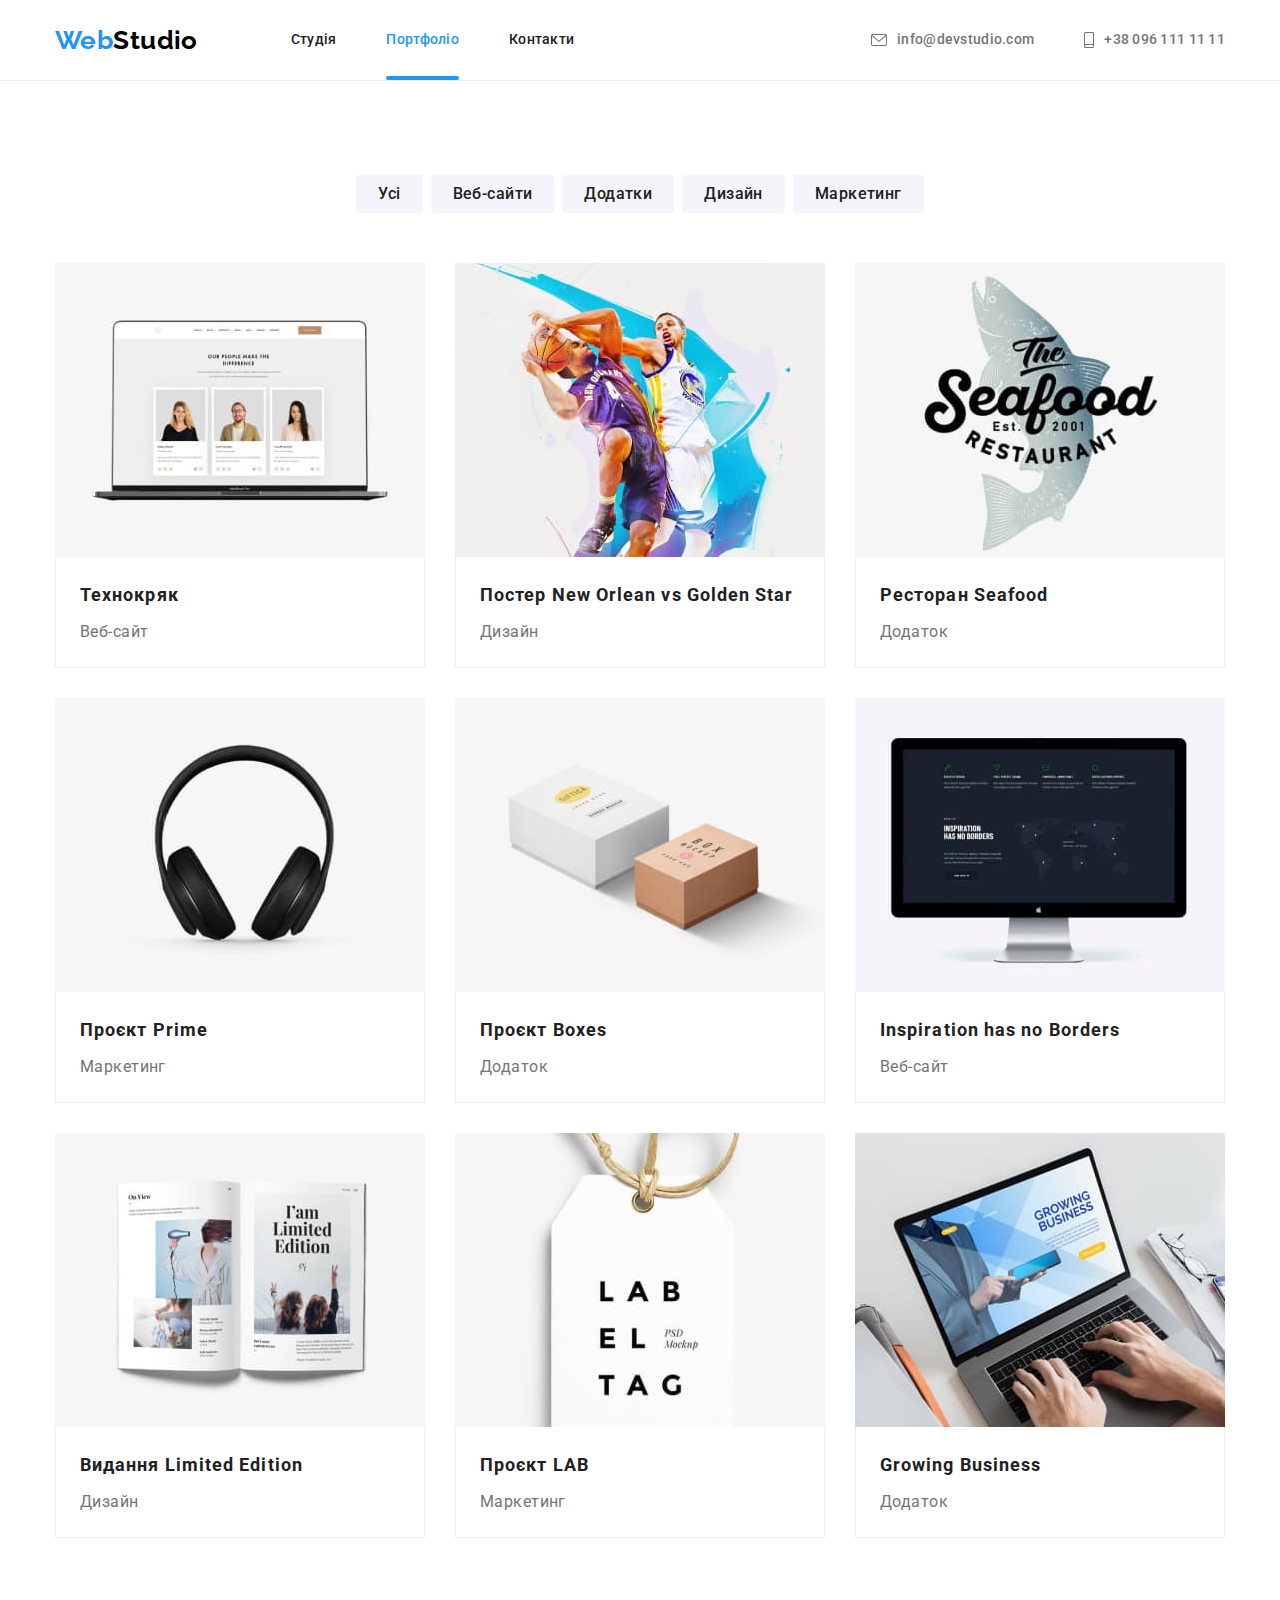
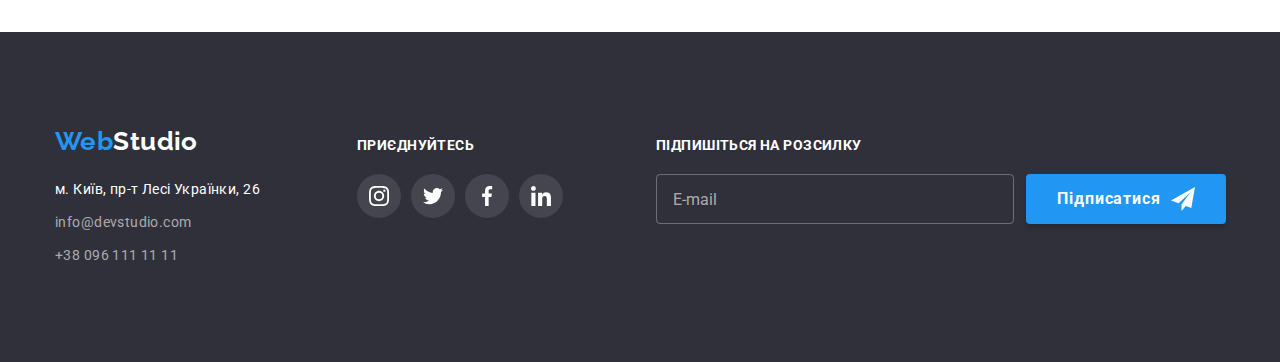
==== commit 6f721a73: "minor fixes" ====
--- a/portfolio.html
+++ b/portfolio.html
@@ -20,7 +20,7 @@
   <body>
     <header class="header">
       <div class="container header__container">
-        <a href="./index.html" class="logo nav__logo link" lang="en"
+        <a href="./index.html" class="logo header__logo link" lang="en"
           ><span class="logo--accent">Web</span>Studio</a
         >
         <button type="button" class="header__button">
@@ -367,7 +367,7 @@
         </div>
       </section>
     </main>
-    <footer class="footer">
+    <footer class="footer section">
       <div class="container footer__container">
         <div class="footer__item">
           <a href="./index.html" class="logo footer__logo link" lang="en"
--- a/css/main.min.css
+++ b/css/main.min.css
@@ -1 +1 @@
-@-webkit-keyframes fadeIn{0%{-webkit-transform:scale(2);transform:scale(2);opacity:0}100%{-webkit-transform:scale(1);transform:scale(1);opacity:1}}@keyframes fadeIn{0%{-webkit-transform:scale(2);transform:scale(2);opacity:0}100%{-webkit-transform:scale(1);transform:scale(1);opacity:1}}@-webkit-keyframes fadeOut{0%{opacity:1}100%{opacity:0}}@keyframes fadeOut{0%{opacity:1}100%{opacity:0}}@-webkit-keyframes jumpOut{0%{-webkit-transform:translate(-50%, -50%) scale(1, 1);transform:translate(-50%, -50%) scale(1, 1)}20%{-webkit-transform:translate(-50%, -35%) scale(1.25, 0.8);transform:translate(-50%, -35%) scale(1.25, 0.8)}100%{-webkit-transform:translate(-50%, -200%) scale(0.5, 2);transform:translate(-50%, -200%) scale(0.5, 2)}}@keyframes jumpOut{0%{-webkit-transform:translate(-50%, -50%) scale(1, 1);transform:translate(-50%, -50%) scale(1, 1)}20%{-webkit-transform:translate(-50%, -35%) scale(1.25, 0.8);transform:translate(-50%, -35%) scale(1.25, 0.8)}100%{-webkit-transform:translate(-50%, -200%) scale(0.5, 2);transform:translate(-50%, -200%) scale(0.5, 2)}}body{background-color:#fff;color:#212121;font-family:"Roboto",sans-serif;font-size:14px;line-height:1.71;letter-spacing:.03em}body::-webkit-scrollbar{display:none}h1,h2,h3,ul,p{margin:0}.list{list-style:none;padding:0}.link{text-decoration:none}.section{padding:60px 0}@media screen and (min-width: 1200px){.section{padding:94px 0}}.container{margin:0 auto;padding:0 15px}@media screen and (min-width: 480px){.container{width:480px}}@media screen and (min-width: 768px){.container{width:768px}}@media screen and (min-width: 1200px){.container{width:1200px}}.block{display:block}.icon-box{display:-webkit-box;display:-ms-flexbox;display:flex;-webkit-box-pack:center;-ms-flex-pack:center;justify-content:center;-webkit-box-align:center;-ms-flex-align:center;align-items:center}.visually-hidden{position:absolute;white-space:nowrap;width:1px;height:1px;overflow:hidden;border:0;padding:0;clip:rect(0 0 0 0);-webkit-clip-path:inset(50%);clip-path:inset(50%);margin:-1px}.feedback__button,.subscribe__button,.hero__button{width:200px;padding:10px 15px;background-color:#2196f3;color:#fff;border:none;border-radius:4px;-webkit-box-shadow:0px 4px 4px rgba(0,0,0,.1490196078);box-shadow:0px 4px 4px rgba(0,0,0,.1490196078);cursor:pointer;font-family:inherit;font-weight:700;font-size:16px;line-height:1.88;text-align:center;letter-spacing:.06em;-webkit-transition:background-color 250ms cubic-bezier(0.4, 0, 0.2, 1);transition:background-color 250ms cubic-bezier(0.4, 0, 0.2, 1)}.feedback__button:hover,.subscribe__button:hover,.hero__button:hover,.feedback__button:focus,.subscribe__button:focus,.hero__button:focus{background-color:#188ce8}.header{border-bottom:1px solid #ececec}.header__container{position:relative;display:-webkit-box;display:-ms-flexbox;display:flex;-webkit-box-align:center;-ms-flex-align:center;align-items:center;min-height:60px}@media screen and (min-width: 768px){.header{min-height:80px}}.header__button{position:absolute;top:10px;right:15px;z-index:2;width:40px;height:40px;padding:0;background-color:rgba(0,0,0,0);color:#212121;border:none;cursor:pointer}@media screen and (min-width: 768px){.header__button{display:none}}.header__button:hover,.header__button:focus{color:#2196f3}.header__icon{position:absolute;top:0;left:0;fill:currentColor;-webkit-transition:opacity 250ms cubic-bezier(0.4, 0, 0.2, 1);transition:opacity 250ms cubic-bezier(0.4, 0, 0.2, 1)}.header__icon[aria-expanded=false]{opacity:1}.header__icon[aria-expanded=false]+.header__icon{opacity:0}.header__icon[aria-expanded=true]{opacity:0}.header__icon[aria-expanded=true]+.header__icon{opacity:1}@media screen and (max-width: 767px){.header__burger{display:none;position:absolute;top:0;left:0;z-index:1;-webkit-box-orient:vertical;-webkit-box-direction:normal;-ms-flex-direction:column;flex-direction:column;width:100%;height:90vh;padding:48px 0 48px 40px;background-color:#fff;-webkit-box-shadow:0px 4px 8px rgba(0,0,0,.0392156863),0px 2px 4px rgba(0,0,0,.0784313725),0px 1px 3px rgba(0,0,0,.1607843137);box-shadow:0px 4px 8px rgba(0,0,0,.0392156863),0px 2px 4px rgba(0,0,0,.0784313725),0px 1px 3px rgba(0,0,0,.1607843137)}.header__burger.is-open{display:-webkit-box;display:-ms-flexbox;display:flex}}@media screen and (min-width: 768px){.header__burger{display:-webkit-box;display:-ms-flexbox;display:flex;-webkit-box-orient:horizontal;-webkit-box-direction:normal;-ms-flex-direction:row;flex-direction:row;-webkit-box-align:center;-ms-flex-align:center;align-items:center;-webkit-box-flex:1;-ms-flex-positive:1;flex-grow:1}}.logo{color:#000;font-family:"Raleway",sans-serif;font-weight:700;font-size:24px;line-height:1.17}@media screen and (min-width: 1200px){.logo{font-size:26px;line-height:1.19}}.logo--accent{color:#2196f3}@media screen and (min-width: 768px){.nav{display:-webkit-box;display:-ms-flexbox;display:flex;-webkit-box-align:center;-ms-flex-align:center;align-items:center}}.nav__logo{margin-right:93px}@media screen and (min-width: 768px){.nav__list{display:-webkit-box;display:-ms-flexbox;display:flex;height:100%}}@media screen and (max-width: 767px){.nav__item:not(:last-child){margin-bottom:32px}}@media screen and (min-width: 768px){.nav__item{display:-webkit-box;display:-ms-flexbox;display:flex}.nav__item:not(:last-child){margin-right:50px}}.nav__link{position:relative;padding-bottom:5px;color:inherit;font-weight:500;font-size:40px;line-height:1.17;letter-spacing:.02em;-webkit-transition:color 250ms cubic-bezier(0.4, 0, 0.2, 1);transition:color 250ms cubic-bezier(0.4, 0, 0.2, 1)}@media screen and (min-width: 768px){.nav__link{padding:32px 0;font-size:14px;line-height:1.14}}.nav__link:hover,.nav__link:focus{color:#2196f3}.nav__link--current{color:#2196f3}.nav__link--current::after{content:"";position:absolute;bottom:0;display:block;width:100%;height:4px;background-color:#2196f3;border-radius:2px}.contacts-header{display:-webkit-box;display:-ms-flexbox;display:flex}@media screen and (max-width: 767px){.contacts-header{-webkit-box-orient:vertical;-webkit-box-direction:reverse;-ms-flex-direction:column-reverse;flex-direction:column-reverse;margin-top:auto;margin-bottom:64px}}@media screen and (min-width: 768px)and (max-width: 1199px){.contacts-header{-webkit-box-orient:vertical;-webkit-box-direction:normal;-ms-flex-direction:column;flex-direction:column;-webkit-box-align:start;-ms-flex-align:start;align-items:flex-start;margin-left:auto}}@media screen and (min-width: 1200px){.contacts-header{margin-left:auto}}.contacts-header__icon{margin-right:10px;fill:currentColor}@media screen and (max-width: 767px){.contacts-header__icon{display:none}}@media screen and (max-width: 767px){.contacts-header__item:not(:last-child){margin-top:32px}}@media screen and (min-width: 768px)and (max-width: 1199px){.contacts-header__item:not(:last-child){margin-bottom:10px}}@media screen and (min-width: 1200px){.contacts-header__item:not(:last-child){margin-right:50px}}.contacts-header__link{display:-webkit-box;display:-ms-flexbox;display:flex;-webkit-box-align:center;-ms-flex-align:center;align-items:center;color:#757575;font-weight:500;font-size:24px;line-height:1.17;letter-spacing:.02em;-webkit-transition:color 250ms cubic-bezier(0.4, 0, 0.2, 1);transition:color 250ms cubic-bezier(0.4, 0, 0.2, 1)}@media screen and (min-width: 768px){.contacts-header__link{font-size:14px;line-height:1.14}.contacts-header__link:hover,.contacts-header__link:focus{color:#2196f3}}@media screen and (max-width: 767px){.contacts-header__link[href^=tel]{color:#2196f3;font-size:min(34px,10vw);white-space:nowrap}}.social-burger{display:-webkit-box;display:-ms-flexbox;display:flex;-ms-flex-wrap:wrap;flex-wrap:wrap;row-gap:10px}@media screen and (min-width: 768px){.social-burger{display:none}}.social-burger__link{display:-webkit-box;display:-ms-flexbox;display:flex;color:#2196f3;font-weight:500;font-size:18px;line-height:1.22;letter-spacing:.02em}.social-burger__item:not(:last-child){margin-right:10px;padding-right:10px;border-right:1px solid rgba(33,33,33,.2)}.hero{max-width:1600px;height:400px;padding:118px 0;margin:auto;background-color:#c4c4c4;background-repeat:no-repeat;background-position:center;background-size:cover;background-image:-webkit-gradient(linear, left top, left bottom, from(rgba(47, 48, 58, 0.4)), to(rgba(47, 48, 58, 0.4))),url(../images/index/hero-480.jpg);background-image:linear-gradient(rgba(47, 48, 58, 0.4), rgba(47, 48, 58, 0.4)),url(../images/index/hero-480.jpg)}@media(min-device-pixel-ratio: 2),(-webkit-min-device-pixel-ratio: 2),(min-resolution: 192dpi),(min-resolution: 2dppx){.hero{background-image:-webkit-gradient(linear, left top, left bottom, from(rgba(47, 48, 58, 0.4)), to(rgba(47, 48, 58, 0.4))),url(../images/index/hero-480@2x.jpg);background-image:linear-gradient(rgba(47, 48, 58, 0.4), rgba(47, 48, 58, 0.4)),url(../images/index/hero-480@2x.jpg)}}@media screen and (min-width: 480px){.hero{background-image:-webkit-gradient(linear, left top, left bottom, from(rgba(47, 48, 58, 0.4)), to(rgba(47, 48, 58, 0.4))),url(../images/index/hero-768.jpg);background-image:linear-gradient(rgba(47, 48, 58, 0.4), rgba(47, 48, 58, 0.4)),url(../images/index/hero-768.jpg)}}@media screen and (min-width: 480px)and (min-device-pixel-ratio: 2),screen and (min-width: 480px)and (-webkit-min-device-pixel-ratio: 2),screen and (min-width: 480px)and (min-resolution: 192dpi),screen and (min-width: 480px)and (min-resolution: 2dppx){.hero{background-image:-webkit-gradient(linear, left top, left bottom, from(rgba(47, 48, 58, 0.4)), to(rgba(47, 48, 58, 0.4))),url(../images/index/hero-768@2x.jpg);background-image:linear-gradient(rgba(47, 48, 58, 0.4), rgba(47, 48, 58, 0.4)),url(../images/index/hero-768@2x.jpg)}}@media screen and (min-width: 768px){.hero{height:600px;padding:200px 0;background-image:-webkit-gradient(linear, left top, left bottom, from(rgba(47, 48, 58, 0.4)), to(rgba(47, 48, 58, 0.4))),url(../images/index/hero-1600.jpg);background-image:linear-gradient(rgba(47, 48, 58, 0.4), rgba(47, 48, 58, 0.4)),url(../images/index/hero-1600.jpg)}}@media screen and (min-width: 768px)and (min-device-pixel-ratio: 2),screen and (min-width: 768px)and (-webkit-min-device-pixel-ratio: 2),screen and (min-width: 768px)and (min-resolution: 192dpi),screen and (min-width: 768px)and (min-resolution: 2dppx){.hero{background-image:-webkit-gradient(linear, left top, left bottom, from(rgba(47, 48, 58, 0.4)), to(rgba(47, 48, 58, 0.4))),url(../images/index/hero-1600@2x.jpg);background-image:linear-gradient(rgba(47, 48, 58, 0.4), rgba(47, 48, 58, 0.4)),url(../images/index/hero-1600@2x.jpg)}}.hero__container{display:-webkit-box;display:-ms-flexbox;display:flex;-webkit-box-orient:vertical;-webkit-box-direction:normal;-ms-flex-direction:column;flex-direction:column;-webkit-box-pack:center;-ms-flex-pack:center;justify-content:center;-webkit-box-align:center;-ms-flex-align:center;align-items:center}.hero__title{max-width:360px;margin-bottom:30px;color:#fff;font-weight:900;font-size:26px;line-height:1.62;text-align:center;letter-spacing:.06em;text-transform:uppercase}@media screen and (min-width: 1200px){.hero__title{max-width:696px;font-size:44px;line-height:1.36}}@media screen and (min-width: 1200px){.hero__button{width:216px}}@media screen and (min-width: 768px){.features__list{display:-webkit-box;display:-ms-flexbox;display:flex;-ms-flex-wrap:wrap;flex-wrap:wrap}}.features__icon-box{width:100%;height:120px;margin-bottom:30px;background-color:#f5f4fa;border-radius:4px}.features__title{margin-bottom:10px;font-weight:700;font-size:inherit;line-height:1.14;text-transform:uppercase}.features__text{color:#757575}@media screen and (max-width: 767px){.features__item{max-width:450px}.features__item:not(:last-child){margin-bottom:30px}}@media screen and (min-width: 768px)and (max-width: 1199px){.features__item{width:354px}.features__item:nth-child(2n+1){margin-right:30px}.features__item:not(:nth-last-child(-n+2)){margin-bottom:30px}}@media screen and (min-width: 1200px){.features__item{width:270px}.features__item:not(:last-child){margin-right:30px}}@media screen and (max-width: 1199px){.whatwedo{display:none}}.whatwedo__section{padding-bottom:94px}.whatwedo__title{margin-bottom:50px;font-weight:700;font-size:36px;line-height:1.17;text-align:center}.whatwedo__list{display:-webkit-box;display:-ms-flexbox;display:flex}.whatwedo__overlay{position:absolute;bottom:0;width:100%;min-height:70px;padding:27px 15px;background-color:rgba(47,48,58,.8)}.whatwedo__text{color:#fff;font-weight:700;font-size:14px;line-height:1.14;text-align:center;text-transform:uppercase}.whatwedo__item{position:relative}.whatwedo__item:not(:last-child){margin-right:30px}.team{background-color:#f5f4fa}.team__title{margin-bottom:30px;font-weight:700;font-size:28px;line-height:1.18;text-align:center}@media screen and (min-width: 1200px){.team__title{font-size:36px;line-height:1.17;margin-bottom:50px}}@media screen and (min-width: 768px){.team__list{display:-webkit-box;display:-ms-flexbox;display:flex;-ms-flex-wrap:wrap;flex-wrap:wrap}}.team__image{max-width:100%;height:auto}.team__box{display:-webkit-box;display:-ms-flexbox;display:flex;-webkit-box-orient:vertical;-webkit-box-direction:normal;-ms-flex-direction:column;flex-direction:column;-webkit-box-align:center;-ms-flex-align:center;align-items:center;padding:30px 0;text-align:center}.team__name{margin-bottom:10px;font-weight:500;font-size:16px;line-height:1.19}.team__prof{margin-bottom:16px;color:#757575;font-size:16px;line-height:1.19}.team__item{background-color:#fff;-webkit-box-shadow:0px 1px 3px rgba(0,0,0,.1215686275),0px 1px 1px rgba(0,0,0,.1411764706),0px 2px 1px rgba(0,0,0,.2);box-shadow:0px 1px 3px rgba(0,0,0,.1215686275),0px 1px 1px rgba(0,0,0,.1411764706),0px 2px 1px rgba(0,0,0,.2);border-radius:0px 0px 4px 4px}@media screen and (max-width: 767px){.team__item{max-width:450px}.team__item:not(:last-child){margin-bottom:30px}}@media screen and (min-width: 768px)and (max-width: 1199px){.team__item{width:354px}.team__item:nth-child(2n+1){margin-right:30px}.team__item:not(:nth-last-child(-n+2)){margin-bottom:30px}}@media screen and (min-width: 1200px){.team__item{width:270px}.team__item:not(:last-child){margin-right:30px}}.social{display:-webkit-box;display:-ms-flexbox;display:flex}.social__icon{fill:currentColor}.social__item:not(:last-child){margin-right:10px}.social__icon-box{width:44px;height:44px;border-radius:50%;color:#afb1b8;-webkit-transition:background-color 250ms cubic-bezier(0.4, 0, 0.2, 1),color 250ms cubic-bezier(0.4, 0, 0.2, 1);transition:background-color 250ms cubic-bezier(0.4, 0, 0.2, 1),color 250ms cubic-bezier(0.4, 0, 0.2, 1)}.social__icon-box--dark{background-color:rgba(255,255,255,.1019607843);color:#fff}.social__icon-box:hover,.social__icon-box:focus{background-color:#2196f3;color:#fff}.clients__title{margin-bottom:30px;font-weight:700;font-size:28px;line-height:1.18;text-align:center}@media screen and (min-width: 1200px){.clients__title{font-size:36px;line-height:1.17;margin-bottom:50px}}.clients__list{display:-webkit-box;display:-ms-flexbox;display:flex;-webkit-box-pack:center;-ms-flex-pack:center;justify-content:center;-ms-flex-wrap:wrap;flex-wrap:wrap;row-gap:30px}@media screen and (max-width: 479px){.clients__list{-webkit-box-orient:vertical;-webkit-box-direction:normal;-ms-flex-direction:column;flex-direction:column;-webkit-box-align:center;-ms-flex-align:center;align-items:center}}.clients__icon{fill:currentColor}@media screen and (max-width: 479px){.clients__item{margin-right:0}}@media screen and (min-width: 480px)and (max-width: 767px){.clients__item:nth-child(2n+1){margin-right:30px}}@media screen and (min-width: 768px)and (max-width: 1199px){.clients__item:not(:nth-child(3n)){margin-right:30px}}@media screen and (min-width: 1200px){.clients__item:not(:last-child){margin-right:30px}}.clients__icon-box{width:210px;height:92px;color:#afb1b8;border:1px solid #afb1b8;border-radius:4px;-webkit-transition:color 250ms cubic-bezier(0.4, 0, 0.2, 1),border 250ms cubic-bezier(0.4, 0, 0.2, 1);transition:color 250ms cubic-bezier(0.4, 0, 0.2, 1),border 250ms cubic-bezier(0.4, 0, 0.2, 1)}@media screen and (min-width: 768px){.clients__icon-box{width:226px}}@media screen and (min-width: 1200px){.clients__icon-box{width:170px}}.clients__icon-box:hover,.clients__icon-box:focus{color:#2196f3;border:1px solid #2196f3}.filter{display:-webkit-box;display:-ms-flexbox;display:flex;-ms-flex-wrap:wrap;flex-wrap:wrap;row-gap:15px;margin-bottom:50px}@media screen and (min-width: 768px){.filter{-webkit-box-pack:center;-ms-flex-pack:center;justify-content:center}}.filter__item:not(:last-child){margin-right:8px}.filter__button{padding:6px 22px;background-color:#f5f4fa;color:inherit;border:none;border-radius:4px;cursor:pointer;font-family:inherit;font-weight:500;font-size:16px;line-height:1.62;text-align:center;letter-spacing:inherit;-webkit-transition:background-color 250ms cubic-bezier(0.4, 0, 0.2, 1),color 250ms cubic-bezier(0.4, 0, 0.2, 1),-webkit-box-shadow 250ms cubic-bezier(0.4, 0, 0.2, 1);transition:background-color 250ms cubic-bezier(0.4, 0, 0.2, 1),color 250ms cubic-bezier(0.4, 0, 0.2, 1),-webkit-box-shadow 250ms cubic-bezier(0.4, 0, 0.2, 1);transition:background-color 250ms cubic-bezier(0.4, 0, 0.2, 1),color 250ms cubic-bezier(0.4, 0, 0.2, 1),box-shadow 250ms cubic-bezier(0.4, 0, 0.2, 1);transition:background-color 250ms cubic-bezier(0.4, 0, 0.2, 1),color 250ms cubic-bezier(0.4, 0, 0.2, 1),box-shadow 250ms cubic-bezier(0.4, 0, 0.2, 1),-webkit-box-shadow 250ms cubic-bezier(0.4, 0, 0.2, 1)}.filter__button:hover,.filter__button:focus{background-color:#2196f3;color:#fff;-webkit-box-shadow:0px 3px 1px rgba(0,0,0,.1019607843),0px 1px 2px rgba(0,0,0,.0784313725),0px 2px 2px rgba(0,0,0,.1215686275);box-shadow:0px 3px 1px rgba(0,0,0,.1019607843),0px 1px 2px rgba(0,0,0,.0784313725),0px 2px 2px rgba(0,0,0,.1215686275)}@media screen and (min-width: 768px){.gallery__list{display:-webkit-box;display:-ms-flexbox;display:flex;-ms-flex-wrap:wrap;flex-wrap:wrap}}.gallery__thumb{position:relative;overflow:hidden;max-height:294px}.gallery__image{max-width:100%;height:auto}.gallery__overlay{position:absolute;top:0;left:0;display:-webkit-box;display:-ms-flexbox;display:flex;-webkit-box-align:center;-ms-flex-align:center;align-items:center;height:100%;padding:0 24px;background-color:rgba(33,150,243,.9019607843);-webkit-transform:translateY(150%);transform:translateY(150%);-webkit-transition:-webkit-transform 250ms cubic-bezier(0.4, 0, 0.2, 1);transition:-webkit-transform 250ms cubic-bezier(0.4, 0, 0.2, 1);transition:transform 250ms cubic-bezier(0.4, 0, 0.2, 1);transition:transform 250ms cubic-bezier(0.4, 0, 0.2, 1), -webkit-transform 250ms cubic-bezier(0.4, 0, 0.2, 1)}.gallery__overlay-text{color:#fff;font-size:18px;line-height:1.56}.gallery__descr{padding:20px 24px;border-right:1px solid #eee;border-bottom:1px solid #eee;border-left:1px solid #eee}.gallery__title{margin-bottom:4px;color:#212121;font-weight:700;font-size:18px;line-height:2;letter-spacing:.06em}.gallery__category{color:#757575;font-size:16px;line-height:1.88}@media screen and (max-width: 767px){.gallery__item{max-width:450px}.gallery__item:not(:last-child){margin-bottom:30px}}@media screen and (min-width: 768px)and (max-width: 1199px){.gallery__item{width:354px}.gallery__item:nth-child(2n+1){margin-right:30px}.gallery__item:not(:nth-last-child(-n+2)){margin-bottom:30px}.gallery__item:nth-child(-n+2) .gallery__descr{height:146px}}@media screen and (min-width: 1200px){.gallery__item{width:370px}.gallery__item:not(:nth-child(3n)){margin-right:30px}.gallery__item:not(:nth-last-child(-n+3)){margin-bottom:30px}}.gallery__link{display:block;-webkit-transition:-webkit-box-shadow 250ms cubic-bezier(0.4, 0, 0.2, 1);transition:-webkit-box-shadow 250ms cubic-bezier(0.4, 0, 0.2, 1);transition:box-shadow 250ms cubic-bezier(0.4, 0, 0.2, 1);transition:box-shadow 250ms cubic-bezier(0.4, 0, 0.2, 1), -webkit-box-shadow 250ms cubic-bezier(0.4, 0, 0.2, 1)}.gallery__link:hover,.gallery__link:focus{-webkit-box-shadow:0px 1px 1px rgba(0,0,0,.1215686275),0px 4px 4px rgba(0,0,0,.0588235294),1px 4px 6px rgba(0,0,0,.1607843137);box-shadow:0px 1px 1px rgba(0,0,0,.1215686275),0px 4px 4px rgba(0,0,0,.0588235294),1px 4px 6px rgba(0,0,0,.1607843137)}.gallery__link:hover .gallery__overlay,.gallery__link:focus .gallery__overlay{-webkit-transform:translateY(0%);transform:translateY(0%)}.footer{padding:60px 0;background-color:#2f303a}.footer__container{display:-webkit-box;display:-ms-flexbox;display:flex}@media screen and (max-width: 767px){.footer__container{-webkit-box-orient:vertical;-webkit-box-direction:normal;-ms-flex-direction:column;flex-direction:column;-webkit-box-align:center;-ms-flex-align:center;align-items:center;text-align:center}}@media screen and (min-width: 768px)and (max-width: 1199px){.footer__container{-ms-flex-pack:distribute;justify-content:space-around;-webkit-box-align:baseline;-ms-flex-align:baseline;align-items:baseline;-ms-flex-wrap:wrap;flex-wrap:wrap;row-gap:60px;text-align:center}}@media screen and (min-width: 1200px){.footer__container{-webkit-box-align:baseline;-ms-flex-align:baseline;align-items:baseline}}.footer__logo{color:#fff}.footer__title{color:#fff;font-weight:700;line-height:1.14;text-transform:uppercase;margin-bottom:20px}@media screen and (max-width: 767px){.footer__item:not(:last-child){margin-bottom:60px}.footer__item:last-child{width:100%}}@media screen and (min-width: 1200px){.footer__item:nth-child(1){margin-right:70px}.footer__item:nth-child(2){margin-right:93px}}.contacts-footer{width:232px;margin-top:20px;font-style:normal}.contacts-footer__gmaps-link{color:#fff}.contacts-footer__item{display:-webkit-box;display:-ms-flexbox;display:flex;-webkit-box-pack:center;-ms-flex-pack:center;justify-content:center}@media screen and (min-width: 1200px){.contacts-footer__item{-webkit-box-pack:start;-ms-flex-pack:start;justify-content:flex-start}}.contacts-footer__item:not(:last-child){margin-bottom:9px}.contacts-footer__link{color:rgba(255,255,255,.6);-webkit-transition:color 250ms cubic-bezier(0.4, 0, 0.2, 1);transition:color 250ms cubic-bezier(0.4, 0, 0.2, 1)}.contacts-footer__link:hover,.contacts-footer__link:focus{color:#fff}.subscribe{display:-webkit-box;display:-ms-flexbox;display:flex;-webkit-box-orient:vertical;-webkit-box-direction:normal;-ms-flex-direction:column;flex-direction:column;-webkit-box-align:center;-ms-flex-align:center;align-items:center}@media screen and (min-width: 1200px){.subscribe{-webkit-box-orient:horizontal;-webkit-box-direction:normal;-ms-flex-direction:row;flex-direction:row}}@media screen and (max-width: 767px){.subscribe__label{width:100%}}.subscribe__button{display:-webkit-box;display:-ms-flexbox;display:flex;-webkit-box-pack:center;-ms-flex-pack:center;justify-content:center;-webkit-box-align:center;-ms-flex-align:center;align-items:center}@media screen and (min-width: 1200px){.subscribe__button{margin-left:12px}}.subscribe__icon{margin-left:10px;fill:currentColor}.subscribe__field{display:block;width:100%;height:50px;margin-bottom:20px;padding:15px 16px;background-color:rgba(0,0,0,0);color:#fff;border:1px solid rgba(255,255,255,.3019607843);border-radius:4px;font-size:16px;line-height:1.25}@media screen and (min-width: 768px){.subscribe__field{width:450px}}@media screen and (min-width: 1200px){.subscribe__field{width:358px;margin-bottom:0}}.subscribe__field::-webkit-input-placeholder{color:rgba(255,255,255,.6)}.subscribe__field::-moz-placeholder{color:rgba(255,255,255,.6)}.subscribe__field:-ms-input-placeholder{color:rgba(255,255,255,.6)}.subscribe__field::-ms-input-placeholder{color:rgba(255,255,255,.6)}.subscribe__field::placeholder{color:rgba(255,255,255,.6)}.modal{position:absolute;top:50%;left:50%;padding:40px;background-color:#fff;-webkit-box-shadow:0px 1px 3px rgba(0,0,0,.1215686275),0px 1px 1px rgba(0,0,0,.1411764706),0px 2px 1px rgba(0,0,0,.2);box-shadow:0px 1px 3px rgba(0,0,0,.1215686275),0px 1px 1px rgba(0,0,0,.1411764706),0px 2px 1px rgba(0,0,0,.2);border-radius:4px;-webkit-transform:translate(-50%, -50%);transform:translate(-50%, -50%)}@media screen and (max-width: 479px){.modal{width:calc(100vw - 30px);padding:20px}}@media screen and (min-width: 480px){.modal{min-width:450px;min-height:609px;width:450px}}@media screen and (min-width: 1200px){.modal{min-width:528px;min-height:581px}}.modal--close-anim{-webkit-animation:jumpOut 550ms cubic-bezier(1, -0.25, 0.75, 1);animation:jumpOut 550ms cubic-bezier(1, -0.25, 0.75, 1)}.modal__button{position:absolute;top:8px;right:8px;display:-webkit-box;display:-ms-flexbox;display:flex;-webkit-box-pack:center;-ms-flex-pack:center;justify-content:center;-webkit-box-align:center;-ms-flex-align:center;align-items:center;width:30px;height:30px;padding:0;cursor:pointer;background-color:rgba(0,0,0,0);border:1px solid rgba(0,0,0,.1019607843);border-radius:50%;-webkit-transition:fill 250ms cubic-bezier(0.4, 0, 0.2, 1);transition:fill 250ms cubic-bezier(0.4, 0, 0.2, 1)}.modal__button:hover,.modal__button:focus{fill:#2196f3}.modal__backdrop{position:fixed;top:0;left:0;width:100%;height:100%;z-index:3;background-color:rgba(0,0,0,.2);visibility:hidden;pointer-events:none}.modal__backdrop--visible{visibility:visible;pointer-events:auto;-webkit-animation:fadeIn 250ms cubic-bezier(0.4, 0, 0.2, 1);animation:fadeIn 250ms cubic-bezier(0.4, 0, 0.2, 1)}.modal__backdrop--close-anim{-webkit-animation:fadeOut 550ms cubic-bezier(1, -0.25, 0.75, 1);animation:fadeOut 550ms cubic-bezier(1, -0.25, 0.75, 1)}.feedback{display:-webkit-box;display:-ms-flexbox;display:flex;-webkit-box-orient:vertical;-webkit-box-direction:normal;-ms-flex-direction:column;flex-direction:column;-webkit-box-align:center;-ms-flex-align:center;align-items:center}.feedback__title{margin-bottom:12px;font-weight:700;font-size:20px;line-height:1.5;text-align:center}.feedback__field{margin-top:4px;padding:11px 12px 11px 42px;color:#212121;border:1px solid rgba(33,33,33,.2);border-radius:4px;outline:none;font-size:14px;letter-spacing:.03em;-webkit-transition:border-color 250ms cubic-bezier(0.4, 0, 0.2, 1);transition:border-color 250ms cubic-bezier(0.4, 0, 0.2, 1)}.feedback__icon{position:absolute;top:50%;left:12px;fill:#212121;-webkit-transition:fill 250ms cubic-bezier(0.4, 0, 0.2, 1);transition:fill 250ms cubic-bezier(0.4, 0, 0.2, 1)}.feedback__accept{position:relative;margin-bottom:30px;padding-left:24px;color:#757575;font-size:12px;line-height:1.17;-webkit-user-select:none;-moz-user-select:none;-ms-user-select:none;user-select:none}@media screen and (min-width: 1200px){.feedback__accept{font-size:14px;line-height:1.71}}.feedback__label{position:relative;display:-webkit-box;display:-ms-flexbox;display:flex;-webkit-box-orient:vertical;-webkit-box-direction:normal;-ms-flex-direction:column;flex-direction:column;width:100%;margin-bottom:10px;color:#757575;font-size:12px;line-height:1.17;letter-spacing:.01em}.feedback__label:nth-last-of-type(2){margin-bottom:20px}.feedback__label:focus-within .feedback__field{border-color:#2196f3}.feedback__label:focus-within .feedback__icon{fill:#2196f3}.feedback__label:focus-within .feedback__area{border-color:#2196f3}.feedback__area{margin-top:4px;padding:12px 16px;color:#212121;border:1px solid rgba(33,33,33,.2);border-radius:4px;outline:none;resize:none;font-size:14px;line-height:1.14;letter-spacing:.03em;-webkit-transition:border-color 250ms cubic-bezier(0.4, 0, 0.2, 1);transition:border-color 250ms cubic-bezier(0.4, 0, 0.2, 1)}.feedback__area::-webkit-input-placeholder{color:rgba(117,117,117,.5019607843);font-size:14px;line-height:1.14;letter-spacing:.03em}.feedback__area::-moz-placeholder{color:rgba(117,117,117,.5019607843);font-size:14px;line-height:1.14;letter-spacing:.03em}.feedback__area:-ms-input-placeholder{color:rgba(117,117,117,.5019607843);font-size:14px;line-height:1.14;letter-spacing:.03em}.feedback__area::-ms-input-placeholder{color:rgba(117,117,117,.5019607843);font-size:14px;line-height:1.14;letter-spacing:.03em}.feedback__area::placeholder{color:rgba(117,117,117,.5019607843);font-size:14px;line-height:1.14;letter-spacing:.03em}.feedback__checkbox{position:absolute;white-space:nowrap;width:1px;height:1px;overflow:hidden;border:0;padding:0;clip:rect(0 0 0 0);-webkit-clip-path:inset(50%);clip-path:inset(50%);margin:-1px}.feedback__checkbox:checked~.feedback__checkbox--off{opacity:0}.feedback__checkbox:checked~.feedback__checkbox--on{opacity:1}.feedback__checkbox--off{position:absolute;top:50%;left:0;opacity:1;pointer-events:none;-webkit-transform:translateY(-50%);transform:translateY(-50%);-webkit-transition:opacity 250ms cubic-bezier(0.4, 0, 0.2, 1);transition:opacity 250ms cubic-bezier(0.4, 0, 0.2, 1)}.feedback__checkbox--on{position:absolute;top:50%;left:0;opacity:0;pointer-events:none;-webkit-transform:translateY(-50%);transform:translateY(-50%);-webkit-transition:opacity 250ms cubic-bezier(0.4, 0, 0.2, 1);transition:opacity 250ms cubic-bezier(0.4, 0, 0.2, 1)}.feedback__link{position:relative;color:#2196f3}.feedback__link::after{content:"";position:absolute;left:0;bottom:1px;width:100%;height:1px;background-color:#2196f3;-webkit-transform:scaleX(1);transform:scaleX(1);-webkit-transition:-webkit-transform 250ms linear;transition:-webkit-transform 250ms linear;transition:transform 250ms linear;transition:transform 250ms linear, -webkit-transform 250ms linear;-webkit-transform-origin:right;transform-origin:right}.feedback__link:hover::after,.feedback__link:focus::after{-webkit-transform:scaleX(0);transform:scaleX(0);-webkit-transform-origin:left;transform-origin:left}/*# sourceMappingURL=main.min.css.map */+@-webkit-keyframes fadeIn{0%{-webkit-transform:scale(2);transform:scale(2);opacity:0}100%{-webkit-transform:scale(1);transform:scale(1);opacity:1}}@keyframes fadeIn{0%{-webkit-transform:scale(2);transform:scale(2);opacity:0}100%{-webkit-transform:scale(1);transform:scale(1);opacity:1}}@-webkit-keyframes fadeOut{0%{opacity:1}100%{opacity:0}}@keyframes fadeOut{0%{opacity:1}100%{opacity:0}}@-webkit-keyframes jumpOut{0%{-webkit-transform:translate(-50%, -50%) scale(1, 1);transform:translate(-50%, -50%) scale(1, 1)}20%{-webkit-transform:translate(-50%, -35%) scale(1.25, 0.8);transform:translate(-50%, -35%) scale(1.25, 0.8)}100%{-webkit-transform:translate(-50%, -200%) scale(0.5, 2);transform:translate(-50%, -200%) scale(0.5, 2)}}@keyframes jumpOut{0%{-webkit-transform:translate(-50%, -50%) scale(1, 1);transform:translate(-50%, -50%) scale(1, 1)}20%{-webkit-transform:translate(-50%, -35%) scale(1.25, 0.8);transform:translate(-50%, -35%) scale(1.25, 0.8)}100%{-webkit-transform:translate(-50%, -200%) scale(0.5, 2);transform:translate(-50%, -200%) scale(0.5, 2)}}body{background-color:#fff;color:#212121;font-family:"Roboto",sans-serif;font-size:14px;line-height:1.71;letter-spacing:.03em}body::-webkit-scrollbar{display:none}h1,h2,h3,ul,p{margin:0}.list{list-style:none;padding:0}.link{text-decoration:none}.section{padding:60px 0}@media screen and (min-width: 1200px){.section{padding:94px 0}}.container{margin:0 auto;padding:0 15px}@media screen and (min-width: 480px){.container{width:480px}}@media screen and (min-width: 768px){.container{width:768px}}@media screen and (min-width: 1200px){.container{width:1200px}}.block{display:block}.icon-box{display:-webkit-box;display:-ms-flexbox;display:flex;-webkit-box-pack:center;-ms-flex-pack:center;justify-content:center;-webkit-box-align:center;-ms-flex-align:center;align-items:center}.visually-hidden{position:absolute;white-space:nowrap;width:1px;height:1px;overflow:hidden;border:0;padding:0;clip:rect(0 0 0 0);-webkit-clip-path:inset(50%);clip-path:inset(50%);margin:-1px}.feedback__button,.subscribe__button,.hero__button{width:200px;padding:10px 15px;background-color:#2196f3;color:#fff;border:none;border-radius:4px;-webkit-box-shadow:0px 4px 4px rgba(0,0,0,.1490196078);box-shadow:0px 4px 4px rgba(0,0,0,.1490196078);cursor:pointer;font-family:inherit;font-weight:700;font-size:16px;line-height:1.88;text-align:center;letter-spacing:.06em;-webkit-transition:background-color 250ms cubic-bezier(0.4, 0, 0.2, 1);transition:background-color 250ms cubic-bezier(0.4, 0, 0.2, 1)}.feedback__button:hover,.subscribe__button:hover,.hero__button:hover,.feedback__button:focus,.subscribe__button:focus,.hero__button:focus{background-color:#188ce8}.header{border-bottom:1px solid #ececec}.header__container{position:relative;display:-webkit-box;display:-ms-flexbox;display:flex;-webkit-box-align:center;-ms-flex-align:center;align-items:center;min-height:60px}@media screen and (min-width: 768px){.header{min-height:80px}.header__logo{margin-right:93px}}.header__button{position:absolute;top:10px;right:15px;z-index:2;width:40px;height:40px;padding:0;background-color:rgba(0,0,0,0);color:#212121;border:none;cursor:pointer}@media screen and (min-width: 768px){.header__button{display:none}}.header__button:hover,.header__button:focus{color:#2196f3}.header__icon{position:absolute;top:0;left:0;fill:currentColor;-webkit-transition:opacity 250ms cubic-bezier(0.4, 0, 0.2, 1);transition:opacity 250ms cubic-bezier(0.4, 0, 0.2, 1)}.header__icon[aria-expanded=false]{opacity:1}.header__icon[aria-expanded=false]+.header__icon{opacity:0}.header__icon[aria-expanded=true]{opacity:0}.header__icon[aria-expanded=true]+.header__icon{opacity:1}@media screen and (max-width: 767px){.header__burger{display:none;position:absolute;top:0;left:0;z-index:1;-webkit-box-orient:vertical;-webkit-box-direction:normal;-ms-flex-direction:column;flex-direction:column;width:100%;height:90vh;padding:24px 0 24px 20px;background-color:#fff;-webkit-box-shadow:0px 4px 8px rgba(0,0,0,.0392156863),0px 2px 4px rgba(0,0,0,.0784313725),0px 1px 3px rgba(0,0,0,.1607843137);box-shadow:0px 4px 8px rgba(0,0,0,.0392156863),0px 2px 4px rgba(0,0,0,.0784313725),0px 1px 3px rgba(0,0,0,.1607843137)}.header__burger.is-open{display:-webkit-box;display:-ms-flexbox;display:flex}}@media screen and (min-width: 480px)and (max-width: 767px){.header__burger{padding:48px 0 48px 40px}}@media screen and (min-width: 768px){.header__burger{display:-webkit-box;display:-ms-flexbox;display:flex;-webkit-box-orient:horizontal;-webkit-box-direction:normal;-ms-flex-direction:row;flex-direction:row;-webkit-box-align:center;-ms-flex-align:center;align-items:center;-webkit-box-flex:1;-ms-flex-positive:1;flex-grow:1}}.logo{color:#000;font-family:"Raleway",sans-serif;font-weight:700;font-size:24px;line-height:1.17}@media screen and (min-width: 1200px){.logo{font-size:26px;line-height:1.19}}.logo--accent{color:#2196f3}@media screen and (min-width: 768px){.nav{display:-webkit-box;display:-ms-flexbox;display:flex;-webkit-box-align:center;-ms-flex-align:center;align-items:center}}@media screen and (min-width: 768px){.nav__list{display:-webkit-box;display:-ms-flexbox;display:flex;height:100%}}@media screen and (max-width: 767px){.nav__item:not(:last-child){margin-bottom:32px}}@media screen and (min-width: 768px){.nav__item{display:-webkit-box;display:-ms-flexbox;display:flex}.nav__item:not(:last-child){margin-right:50px}}.nav__link{position:relative;padding-bottom:5px;color:inherit;font-weight:500;font-size:40px;line-height:1.17;letter-spacing:.02em;-webkit-transition:color 250ms cubic-bezier(0.4, 0, 0.2, 1);transition:color 250ms cubic-bezier(0.4, 0, 0.2, 1)}@media screen and (min-width: 768px){.nav__link{padding:32px 0;font-size:14px;line-height:1.14}}.nav__link:hover,.nav__link:focus{color:#2196f3}.nav__link--current{color:#2196f3}.nav__link--current::after{content:"";position:absolute;bottom:0;display:block;width:100%;height:4px;background-color:#2196f3;border-radius:2px}.contacts-header{display:-webkit-box;display:-ms-flexbox;display:flex}@media screen and (max-width: 767px){.contacts-header{-webkit-box-orient:vertical;-webkit-box-direction:reverse;-ms-flex-direction:column-reverse;flex-direction:column-reverse;margin-top:auto;margin-bottom:64px}}@media screen and (min-width: 768px)and (max-width: 1199px){.contacts-header{-webkit-box-orient:vertical;-webkit-box-direction:normal;-ms-flex-direction:column;flex-direction:column;-webkit-box-align:start;-ms-flex-align:start;align-items:flex-start;margin-left:auto}}@media screen and (min-width: 1200px){.contacts-header{margin-left:auto}}.contacts-header__icon{margin-right:10px;fill:currentColor}@media screen and (max-width: 767px){.contacts-header__icon{display:none}}@media screen and (max-width: 767px){.contacts-header__item:not(:last-child){margin-top:32px}}@media screen and (min-width: 768px)and (max-width: 1199px){.contacts-header__item:not(:last-child){margin-bottom:10px}}@media screen and (min-width: 1200px){.contacts-header__item:not(:last-child){margin-right:50px}}.contacts-header__link{display:-webkit-box;display:-ms-flexbox;display:flex;-webkit-box-align:center;-ms-flex-align:center;align-items:center;color:#757575;font-weight:500;font-size:24px;line-height:1.17;letter-spacing:.02em;-webkit-transition:color 250ms cubic-bezier(0.4, 0, 0.2, 1);transition:color 250ms cubic-bezier(0.4, 0, 0.2, 1)}@media screen and (min-width: 768px){.contacts-header__link{font-size:14px;line-height:1.14}.contacts-header__link:hover,.contacts-header__link:focus{color:#2196f3}}@media screen and (max-width: 767px){.contacts-header__link[href^=tel]{color:#2196f3;font-size:min(34px,10vw);white-space:nowrap}}.social-burger{display:-webkit-box;display:-ms-flexbox;display:flex;-ms-flex-wrap:wrap;flex-wrap:wrap;row-gap:10px}@media screen and (min-width: 768px){.social-burger{display:none}}.social-burger__link{display:-webkit-box;display:-ms-flexbox;display:flex;color:#2196f3;font-weight:500;font-size:18px;line-height:1.22;letter-spacing:.02em}.social-burger__item:not(:last-child){margin-right:10px;padding-right:10px;border-right:1px solid rgba(33,33,33,.2)}.hero{max-width:1600px;height:400px;padding:118px 0;margin:auto;background-color:#c4c4c4;background-repeat:no-repeat;background-position:center;background-size:cover;background-image:-webkit-gradient(linear, left top, left bottom, from(rgba(47, 48, 58, 0.4)), to(rgba(47, 48, 58, 0.4))),url(../images/index/hero-480.jpg);background-image:linear-gradient(rgba(47, 48, 58, 0.4), rgba(47, 48, 58, 0.4)),url(../images/index/hero-480.jpg)}@media(min-device-pixel-ratio: 2),(-webkit-min-device-pixel-ratio: 2),(min-resolution: 192dpi),(min-resolution: 2dppx){.hero{background-image:-webkit-gradient(linear, left top, left bottom, from(rgba(47, 48, 58, 0.4)), to(rgba(47, 48, 58, 0.4))),url(../images/index/hero-480@2x.jpg);background-image:linear-gradient(rgba(47, 48, 58, 0.4), rgba(47, 48, 58, 0.4)),url(../images/index/hero-480@2x.jpg)}}@media screen and (min-width: 480px){.hero{background-image:-webkit-gradient(linear, left top, left bottom, from(rgba(47, 48, 58, 0.4)), to(rgba(47, 48, 58, 0.4))),url(../images/index/hero-768.jpg);background-image:linear-gradient(rgba(47, 48, 58, 0.4), rgba(47, 48, 58, 0.4)),url(../images/index/hero-768.jpg)}}@media screen and (min-width: 480px)and (min-device-pixel-ratio: 2),screen and (min-width: 480px)and (-webkit-min-device-pixel-ratio: 2),screen and (min-width: 480px)and (min-resolution: 192dpi),screen and (min-width: 480px)and (min-resolution: 2dppx){.hero{background-image:-webkit-gradient(linear, left top, left bottom, from(rgba(47, 48, 58, 0.4)), to(rgba(47, 48, 58, 0.4))),url(../images/index/hero-768@2x.jpg);background-image:linear-gradient(rgba(47, 48, 58, 0.4), rgba(47, 48, 58, 0.4)),url(../images/index/hero-768@2x.jpg)}}@media screen and (min-width: 768px){.hero{height:600px;padding:200px 0;background-image:-webkit-gradient(linear, left top, left bottom, from(rgba(47, 48, 58, 0.4)), to(rgba(47, 48, 58, 0.4))),url(../images/index/hero-1600.jpg);background-image:linear-gradient(rgba(47, 48, 58, 0.4), rgba(47, 48, 58, 0.4)),url(../images/index/hero-1600.jpg)}}@media screen and (min-width: 768px)and (min-device-pixel-ratio: 2),screen and (min-width: 768px)and (-webkit-min-device-pixel-ratio: 2),screen and (min-width: 768px)and (min-resolution: 192dpi),screen and (min-width: 768px)and (min-resolution: 2dppx){.hero{background-image:-webkit-gradient(linear, left top, left bottom, from(rgba(47, 48, 58, 0.4)), to(rgba(47, 48, 58, 0.4))),url(../images/index/hero-1600@2x.jpg);background-image:linear-gradient(rgba(47, 48, 58, 0.4), rgba(47, 48, 58, 0.4)),url(../images/index/hero-1600@2x.jpg)}}.hero__container{display:-webkit-box;display:-ms-flexbox;display:flex;-webkit-box-orient:vertical;-webkit-box-direction:normal;-ms-flex-direction:column;flex-direction:column;-webkit-box-pack:center;-ms-flex-pack:center;justify-content:center;-webkit-box-align:center;-ms-flex-align:center;align-items:center}.hero__title{max-width:360px;margin-bottom:30px;color:#fff;font-weight:900;font-size:26px;line-height:1.62;text-align:center;letter-spacing:.06em;text-transform:uppercase}@media screen and (min-width: 1200px){.hero__title{max-width:696px;font-size:44px;line-height:1.36}}@media screen and (min-width: 1200px){.hero__button{width:216px}}@media screen and (min-width: 768px){.features__list{display:-webkit-box;display:-ms-flexbox;display:flex;-ms-flex-wrap:wrap;flex-wrap:wrap}}.features__icon-box{width:100%;height:120px;margin-bottom:30px;background-color:#f5f4fa;border-radius:4px}.features__title{margin-bottom:10px;font-weight:700;font-size:inherit;line-height:1.14;text-transform:uppercase}.features__text{color:#757575}@media screen and (max-width: 767px){.features__item{max-width:450px}.features__item:not(:last-child){margin-bottom:30px}}@media screen and (min-width: 768px)and (max-width: 1199px){.features__item{width:354px}.features__item:nth-child(2n+1){margin-right:30px}.features__item:not(:nth-last-child(-n+2)){margin-bottom:30px}}@media screen and (min-width: 1200px){.features__item{width:270px}.features__item:not(:last-child){margin-right:30px}}@media screen and (max-width: 1199px){.whatwedo{display:none}}.whatwedo__section{padding-top:0}.whatwedo__title{margin-bottom:50px;font-weight:700;font-size:36px;line-height:1.17;text-align:center}.whatwedo__list{display:-webkit-box;display:-ms-flexbox;display:flex}.whatwedo__overlay{position:absolute;bottom:0;width:100%;min-height:70px;padding:27px 15px;background-color:rgba(47,48,58,.8)}.whatwedo__text{color:#fff;font-weight:700;font-size:14px;line-height:1.14;text-align:center;text-transform:uppercase}.whatwedo__item{position:relative}.whatwedo__item:not(:last-child){margin-right:30px}.team{background-color:#f5f4fa}.team__title{margin-bottom:30px;font-weight:700;font-size:28px;line-height:1.18;text-align:center}@media screen and (min-width: 1200px){.team__title{font-size:36px;line-height:1.17;margin-bottom:50px}}@media screen and (min-width: 768px){.team__list{display:-webkit-box;display:-ms-flexbox;display:flex;-ms-flex-wrap:wrap;flex-wrap:wrap}}.team__image{max-width:100%;height:auto}.team__box{display:-webkit-box;display:-ms-flexbox;display:flex;-webkit-box-orient:vertical;-webkit-box-direction:normal;-ms-flex-direction:column;flex-direction:column;-webkit-box-align:center;-ms-flex-align:center;align-items:center;padding:30px 0;text-align:center}.team__name{margin-bottom:10px;font-weight:500;font-size:16px;line-height:1.19}.team__prof{margin-bottom:16px;color:#757575;font-size:16px;line-height:1.19}.team__item{background-color:#fff;-webkit-box-shadow:0px 1px 3px rgba(0,0,0,.1215686275),0px 1px 1px rgba(0,0,0,.1411764706),0px 2px 1px rgba(0,0,0,.2);box-shadow:0px 1px 3px rgba(0,0,0,.1215686275),0px 1px 1px rgba(0,0,0,.1411764706),0px 2px 1px rgba(0,0,0,.2);border-radius:0px 0px 4px 4px}@media screen and (max-width: 767px){.team__item{max-width:450px}.team__item:not(:last-child){margin-bottom:30px}}@media screen and (min-width: 768px)and (max-width: 1199px){.team__item{width:354px}.team__item:nth-child(2n+1){margin-right:30px}.team__item:not(:nth-last-child(-n+2)){margin-bottom:30px}}@media screen and (min-width: 1200px){.team__item{width:270px}.team__item:not(:last-child){margin-right:30px}}.social{display:-webkit-box;display:-ms-flexbox;display:flex}.social__icon{fill:currentColor}.social__item:not(:last-child){margin-right:10px}.social__icon-box{width:44px;height:44px;border-radius:50%;color:#afb1b8;-webkit-transition:background-color 250ms cubic-bezier(0.4, 0, 0.2, 1),color 250ms cubic-bezier(0.4, 0, 0.2, 1);transition:background-color 250ms cubic-bezier(0.4, 0, 0.2, 1),color 250ms cubic-bezier(0.4, 0, 0.2, 1)}.social__icon-box--dark{background-color:rgba(255,255,255,.1019607843);color:#fff}.social__icon-box:hover,.social__icon-box:focus{background-color:#2196f3;color:#fff}.clients__title{margin-bottom:30px;font-weight:700;font-size:28px;line-height:1.18;text-align:center}@media screen and (min-width: 1200px){.clients__title{font-size:36px;line-height:1.17;margin-bottom:50px}}.clients__list{display:-webkit-box;display:-ms-flexbox;display:flex;-webkit-box-pack:center;-ms-flex-pack:center;justify-content:center;-ms-flex-wrap:wrap;flex-wrap:wrap;row-gap:30px}@media screen and (max-width: 479px){.clients__list{-webkit-box-orient:vertical;-webkit-box-direction:normal;-ms-flex-direction:column;flex-direction:column;-webkit-box-align:center;-ms-flex-align:center;align-items:center}}.clients__icon{fill:currentColor}@media screen and (max-width: 479px){.clients__item{margin-right:0}}@media screen and (min-width: 480px)and (max-width: 767px){.clients__item:nth-child(2n+1){margin-right:30px}}@media screen and (min-width: 768px)and (max-width: 1199px){.clients__item:not(:nth-child(3n)){margin-right:30px}}@media screen and (min-width: 1200px){.clients__item:not(:last-child){margin-right:30px}}.clients__icon-box{width:210px;height:92px;color:#afb1b8;border:1px solid #afb1b8;border-radius:4px;-webkit-transition:color 250ms cubic-bezier(0.4, 0, 0.2, 1),border 250ms cubic-bezier(0.4, 0, 0.2, 1);transition:color 250ms cubic-bezier(0.4, 0, 0.2, 1),border 250ms cubic-bezier(0.4, 0, 0.2, 1)}@media screen and (min-width: 768px){.clients__icon-box{width:226px}}@media screen and (min-width: 1200px){.clients__icon-box{width:170px}}.clients__icon-box:hover,.clients__icon-box:focus{color:#2196f3;border:1px solid #2196f3}.filter{display:-webkit-box;display:-ms-flexbox;display:flex;-ms-flex-wrap:wrap;flex-wrap:wrap;row-gap:15px;margin-bottom:40px}@media screen and (min-width: 768px){.filter{-webkit-box-pack:center;-ms-flex-pack:center;justify-content:center;margin-bottom:30px}}@media screen and (min-width: 1200px){.filter{margin-bottom:50px}}.filter__item:not(:last-child){margin-right:8px}.filter__button{padding:6px 22px;background-color:#f5f4fa;color:inherit;border:none;border-radius:4px;cursor:pointer;font-family:inherit;font-weight:500;font-size:16px;line-height:1.62;text-align:center;letter-spacing:inherit;-webkit-transition:background-color 250ms cubic-bezier(0.4, 0, 0.2, 1),color 250ms cubic-bezier(0.4, 0, 0.2, 1),-webkit-box-shadow 250ms cubic-bezier(0.4, 0, 0.2, 1);transition:background-color 250ms cubic-bezier(0.4, 0, 0.2, 1),color 250ms cubic-bezier(0.4, 0, 0.2, 1),-webkit-box-shadow 250ms cubic-bezier(0.4, 0, 0.2, 1);transition:background-color 250ms cubic-bezier(0.4, 0, 0.2, 1),color 250ms cubic-bezier(0.4, 0, 0.2, 1),box-shadow 250ms cubic-bezier(0.4, 0, 0.2, 1);transition:background-color 250ms cubic-bezier(0.4, 0, 0.2, 1),color 250ms cubic-bezier(0.4, 0, 0.2, 1),box-shadow 250ms cubic-bezier(0.4, 0, 0.2, 1),-webkit-box-shadow 250ms cubic-bezier(0.4, 0, 0.2, 1)}.filter__button:hover,.filter__button:focus{background-color:#2196f3;color:#fff;-webkit-box-shadow:0px 3px 1px rgba(0,0,0,.1019607843),0px 1px 2px rgba(0,0,0,.0784313725),0px 2px 2px rgba(0,0,0,.1215686275);box-shadow:0px 3px 1px rgba(0,0,0,.1019607843),0px 1px 2px rgba(0,0,0,.0784313725),0px 2px 2px rgba(0,0,0,.1215686275)}@media screen and (min-width: 768px){.gallery__list{display:-webkit-box;display:-ms-flexbox;display:flex;-ms-flex-wrap:wrap;flex-wrap:wrap}}.gallery__thumb{position:relative;overflow:hidden;max-height:294px}.gallery__image{max-width:100%;height:auto}.gallery__overlay{position:absolute;top:0;left:0;display:-webkit-box;display:-ms-flexbox;display:flex;-webkit-box-align:center;-ms-flex-align:center;align-items:center;height:100%;padding:0 24px;background-color:rgba(33,150,243,.9019607843);-webkit-transform:translateY(150%);transform:translateY(150%);-webkit-transition:-webkit-transform 250ms cubic-bezier(0.4, 0, 0.2, 1);transition:-webkit-transform 250ms cubic-bezier(0.4, 0, 0.2, 1);transition:transform 250ms cubic-bezier(0.4, 0, 0.2, 1);transition:transform 250ms cubic-bezier(0.4, 0, 0.2, 1), -webkit-transform 250ms cubic-bezier(0.4, 0, 0.2, 1)}.gallery__overlay-text{color:#fff;font-size:18px;line-height:1.56}.gallery__descr{padding:20px 24px;border-right:1px solid #eee;border-bottom:1px solid #eee;border-left:1px solid #eee}.gallery__title{margin-bottom:4px;color:#212121;font-weight:700;font-size:18px;line-height:2;letter-spacing:.06em}.gallery__category{color:#757575;font-size:16px;line-height:1.88}@media screen and (max-width: 767px){.gallery__item{max-width:450px}.gallery__item:not(:last-child){margin-bottom:30px}}@media screen and (min-width: 768px)and (max-width: 1199px){.gallery__item{width:354px}.gallery__item:nth-child(2n+1){margin-right:30px}.gallery__item:not(:nth-last-child(-n+2)){margin-bottom:30px}.gallery__item:nth-child(-n+2) .gallery__descr{height:146px}}@media screen and (min-width: 1200px){.gallery__item{width:370px}.gallery__item:not(:nth-child(3n)){margin-right:30px}.gallery__item:not(:nth-last-child(-n+3)){margin-bottom:30px}}.gallery__link{display:block;-webkit-transition:-webkit-box-shadow 250ms cubic-bezier(0.4, 0, 0.2, 1);transition:-webkit-box-shadow 250ms cubic-bezier(0.4, 0, 0.2, 1);transition:box-shadow 250ms cubic-bezier(0.4, 0, 0.2, 1);transition:box-shadow 250ms cubic-bezier(0.4, 0, 0.2, 1), -webkit-box-shadow 250ms cubic-bezier(0.4, 0, 0.2, 1)}.gallery__link:hover,.gallery__link:focus{-webkit-box-shadow:0px 1px 1px rgba(0,0,0,.1215686275),0px 4px 4px rgba(0,0,0,.0588235294),1px 4px 6px rgba(0,0,0,.1607843137);box-shadow:0px 1px 1px rgba(0,0,0,.1215686275),0px 4px 4px rgba(0,0,0,.0588235294),1px 4px 6px rgba(0,0,0,.1607843137)}.gallery__link:hover .gallery__overlay,.gallery__link:focus .gallery__overlay{-webkit-transform:translateY(0%);transform:translateY(0%)}.footer{background-color:#2f303a}.footer__container{display:-webkit-box;display:-ms-flexbox;display:flex}@media screen and (max-width: 767px){.footer__container{-webkit-box-orient:vertical;-webkit-box-direction:normal;-ms-flex-direction:column;flex-direction:column;-webkit-box-align:center;-ms-flex-align:center;align-items:center;text-align:center}}@media screen and (min-width: 768px)and (max-width: 1199px){.footer__container{-ms-flex-pack:distribute;justify-content:space-around;-webkit-box-align:baseline;-ms-flex-align:baseline;align-items:baseline;-ms-flex-wrap:wrap;flex-wrap:wrap;row-gap:60px;text-align:center}}@media screen and (min-width: 1200px){.footer__container{-webkit-box-align:baseline;-ms-flex-align:baseline;align-items:baseline}}.footer__logo{color:#fff}.footer__title{color:#fff;font-weight:700;line-height:1.14;text-transform:uppercase;margin-bottom:20px}@media screen and (max-width: 767px){.footer__item:not(:last-child){margin-bottom:60px}.footer__item:last-child{width:100%}}@media screen and (min-width: 1200px){.footer__item:nth-child(1){margin-right:70px}.footer__item:nth-child(2){margin-right:93px}}.contacts-footer{width:232px;margin-top:20px;font-style:normal}.contacts-footer__gmaps-link{color:#fff}.contacts-footer__item{display:-webkit-box;display:-ms-flexbox;display:flex;-webkit-box-pack:center;-ms-flex-pack:center;justify-content:center}@media screen and (min-width: 1200px){.contacts-footer__item{-webkit-box-pack:start;-ms-flex-pack:start;justify-content:flex-start}}.contacts-footer__item:not(:last-child){margin-bottom:9px}.contacts-footer__link{color:rgba(255,255,255,.6);-webkit-transition:color 250ms cubic-bezier(0.4, 0, 0.2, 1);transition:color 250ms cubic-bezier(0.4, 0, 0.2, 1)}.contacts-footer__link:hover,.contacts-footer__link:focus{color:#fff}.subscribe{display:-webkit-box;display:-ms-flexbox;display:flex;-webkit-box-orient:vertical;-webkit-box-direction:normal;-ms-flex-direction:column;flex-direction:column;-webkit-box-align:center;-ms-flex-align:center;align-items:center}@media screen and (min-width: 1200px){.subscribe{-webkit-box-orient:horizontal;-webkit-box-direction:normal;-ms-flex-direction:row;flex-direction:row}}@media screen and (max-width: 767px){.subscribe__label{width:100%}}.subscribe__button{display:-webkit-box;display:-ms-flexbox;display:flex;-webkit-box-pack:center;-ms-flex-pack:center;justify-content:center;-webkit-box-align:center;-ms-flex-align:center;align-items:center}@media screen and (min-width: 1200px){.subscribe__button{margin-left:12px}}.subscribe__icon{margin-left:10px;fill:currentColor}.subscribe__field{width:100%;height:50px;margin-bottom:20px;padding:15px 16px;background-color:rgba(0,0,0,0);color:#fff;border:1px solid rgba(255,255,255,.3019607843);border-radius:4px;font-size:16px;line-height:1.25}@media screen and (min-width: 768px){.subscribe__field{width:450px}}@media screen and (min-width: 1200px){.subscribe__field{width:358px;margin-bottom:0}}.subscribe__field::-webkit-input-placeholder{color:rgba(255,255,255,.6)}.subscribe__field::-moz-placeholder{color:rgba(255,255,255,.6)}.subscribe__field:-ms-input-placeholder{color:rgba(255,255,255,.6)}.subscribe__field::-ms-input-placeholder{color:rgba(255,255,255,.6)}.subscribe__field::placeholder{color:rgba(255,255,255,.6)}.modal{position:absolute;top:50%;left:50%;padding:40px;background-color:#fff;-webkit-box-shadow:0px 1px 3px rgba(0,0,0,.1215686275),0px 1px 1px rgba(0,0,0,.1411764706),0px 2px 1px rgba(0,0,0,.2);box-shadow:0px 1px 3px rgba(0,0,0,.1215686275),0px 1px 1px rgba(0,0,0,.1411764706),0px 2px 1px rgba(0,0,0,.2);border-radius:4px;-webkit-transform:translate(-50%, -50%);transform:translate(-50%, -50%)}@media screen and (max-width: 479px){.modal{width:calc(100vw - 30px);padding:20px}}@media screen and (min-width: 480px){.modal{min-width:450px;min-height:609px;width:450px}}@media screen and (min-width: 1200px){.modal{min-width:528px;min-height:581px}}.modal--close-anim{-webkit-animation:jumpOut 550ms cubic-bezier(1, -0.25, 0.75, 1);animation:jumpOut 550ms cubic-bezier(1, -0.25, 0.75, 1)}.modal__button{position:absolute;top:8px;right:8px;display:-webkit-box;display:-ms-flexbox;display:flex;-webkit-box-pack:center;-ms-flex-pack:center;justify-content:center;-webkit-box-align:center;-ms-flex-align:center;align-items:center;width:30px;height:30px;padding:0;cursor:pointer;background-color:rgba(0,0,0,0);border:1px solid rgba(0,0,0,.1019607843);border-radius:50%;-webkit-transition:fill 250ms cubic-bezier(0.4, 0, 0.2, 1);transition:fill 250ms cubic-bezier(0.4, 0, 0.2, 1)}.modal__button:hover,.modal__button:focus{fill:#2196f3}.modal__backdrop{position:fixed;top:0;left:0;width:100%;height:100%;z-index:3;background-color:rgba(0,0,0,.2);visibility:hidden;pointer-events:none}.modal__backdrop--visible{visibility:visible;pointer-events:auto;-webkit-animation:fadeIn 250ms cubic-bezier(0.4, 0, 0.2, 1);animation:fadeIn 250ms cubic-bezier(0.4, 0, 0.2, 1)}.modal__backdrop--close-anim{-webkit-animation:fadeOut 550ms cubic-bezier(1, -0.25, 0.75, 1);animation:fadeOut 550ms cubic-bezier(1, -0.25, 0.75, 1)}.feedback{display:-webkit-box;display:-ms-flexbox;display:flex;-webkit-box-orient:vertical;-webkit-box-direction:normal;-ms-flex-direction:column;flex-direction:column;-webkit-box-align:center;-ms-flex-align:center;align-items:center}.feedback__title{margin-bottom:12px;font-weight:700;font-size:20px;line-height:1.5;text-align:center}.feedback__field{margin-top:4px;padding:11px 12px 11px 42px;color:#212121;border:1px solid rgba(33,33,33,.2);border-radius:4px;outline:none;font-size:14px;letter-spacing:.03em;-webkit-transition:border-color 250ms cubic-bezier(0.4, 0, 0.2, 1);transition:border-color 250ms cubic-bezier(0.4, 0, 0.2, 1)}.feedback__icon{position:absolute;top:50%;left:12px;fill:#212121;-webkit-transition:fill 250ms cubic-bezier(0.4, 0, 0.2, 1);transition:fill 250ms cubic-bezier(0.4, 0, 0.2, 1)}.feedback__accept{position:relative;margin-bottom:30px;padding-left:24px;color:#757575;font-size:12px;line-height:1.17;-webkit-user-select:none;-moz-user-select:none;-ms-user-select:none;user-select:none}@media screen and (min-width: 1200px){.feedback__accept{font-size:14px;line-height:1.71}}.feedback__label{position:relative;display:-webkit-box;display:-ms-flexbox;display:flex;-webkit-box-orient:vertical;-webkit-box-direction:normal;-ms-flex-direction:column;flex-direction:column;width:100%;margin-bottom:10px;color:#757575;font-size:12px;line-height:1.17;letter-spacing:.01em}.feedback__label:nth-last-of-type(2){margin-bottom:20px}.feedback__label:focus-within .feedback__field{border-color:#2196f3}.feedback__label:focus-within .feedback__icon{fill:#2196f3}.feedback__label:focus-within .feedback__area{border-color:#2196f3}.feedback__area{margin-top:4px;padding:12px 16px;color:#212121;border:1px solid rgba(33,33,33,.2);border-radius:4px;outline:none;resize:none;font-size:14px;line-height:1.14;letter-spacing:.03em;-webkit-transition:border-color 250ms cubic-bezier(0.4, 0, 0.2, 1);transition:border-color 250ms cubic-bezier(0.4, 0, 0.2, 1)}.feedback__area::-webkit-input-placeholder{color:rgba(117,117,117,.5019607843);font-size:14px;line-height:1.14;letter-spacing:.03em}.feedback__area::-moz-placeholder{color:rgba(117,117,117,.5019607843);font-size:14px;line-height:1.14;letter-spacing:.03em}.feedback__area:-ms-input-placeholder{color:rgba(117,117,117,.5019607843);font-size:14px;line-height:1.14;letter-spacing:.03em}.feedback__area::-ms-input-placeholder{color:rgba(117,117,117,.5019607843);font-size:14px;line-height:1.14;letter-spacing:.03em}.feedback__area::placeholder{color:rgba(117,117,117,.5019607843);font-size:14px;line-height:1.14;letter-spacing:.03em}.feedback__checkbox{position:absolute;white-space:nowrap;width:1px;height:1px;overflow:hidden;border:0;padding:0;clip:rect(0 0 0 0);-webkit-clip-path:inset(50%);clip-path:inset(50%);margin:-1px}.feedback__checkbox:checked~.feedback__checkbox--off{opacity:0}.feedback__checkbox:checked~.feedback__checkbox--on{opacity:1}.feedback__checkbox--off{position:absolute;top:50%;left:0;opacity:1;pointer-events:none;-webkit-transform:translateY(-50%);transform:translateY(-50%);-webkit-transition:opacity 250ms cubic-bezier(0.4, 0, 0.2, 1);transition:opacity 250ms cubic-bezier(0.4, 0, 0.2, 1)}.feedback__checkbox--on{position:absolute;top:50%;left:0;opacity:0;pointer-events:none;-webkit-transform:translateY(-50%);transform:translateY(-50%);-webkit-transition:opacity 250ms cubic-bezier(0.4, 0, 0.2, 1);transition:opacity 250ms cubic-bezier(0.4, 0, 0.2, 1)}.feedback__link{position:relative;color:#2196f3}.feedback__link::after{content:"";position:absolute;left:0;bottom:1px;width:100%;height:1px;background-color:#2196f3;-webkit-transform:scaleX(1);transform:scaleX(1);-webkit-transition:-webkit-transform 250ms linear;transition:-webkit-transform 250ms linear;transition:transform 250ms linear;transition:transform 250ms linear, -webkit-transform 250ms linear;-webkit-transform-origin:right;transform-origin:right}.feedback__link:hover::after,.feedback__link:focus::after{-webkit-transform:scaleX(0);transform:scaleX(0);-webkit-transform-origin:left;transform-origin:left}/*# sourceMappingURL=main.min.css.map */